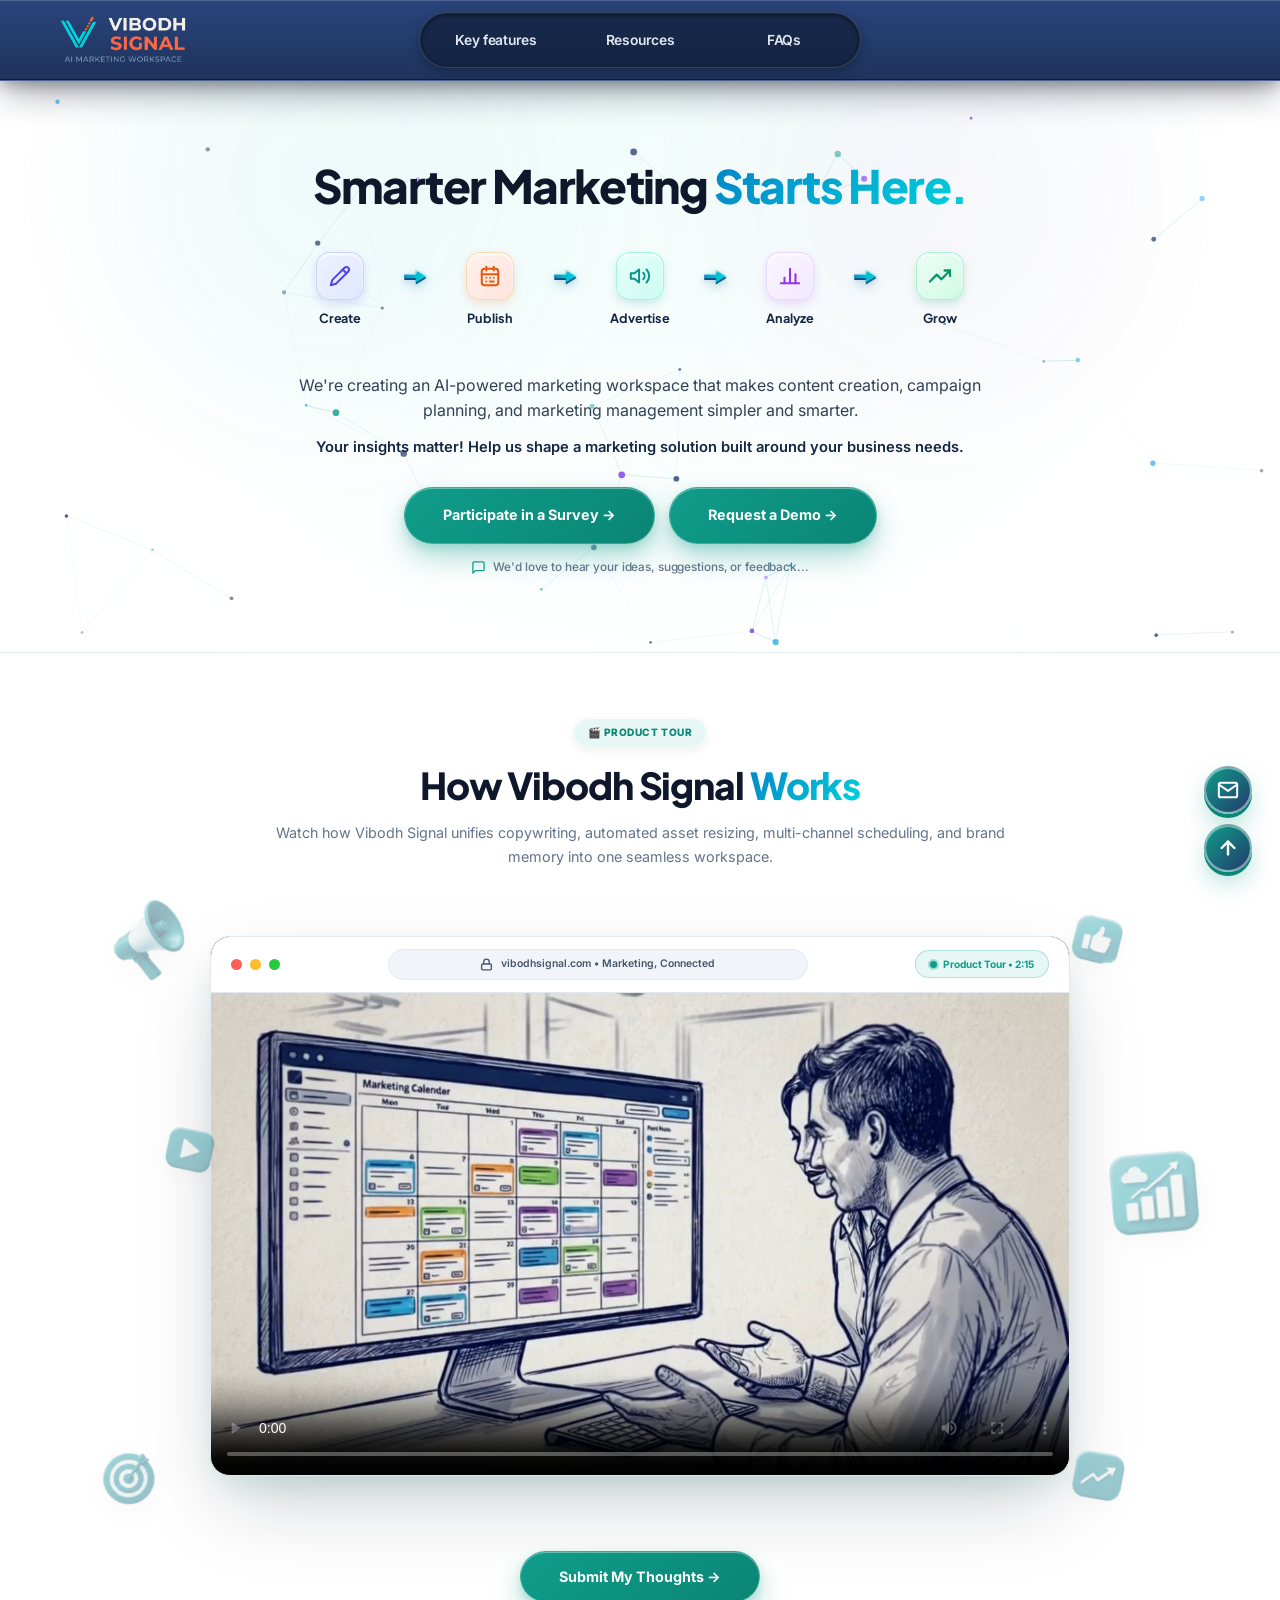
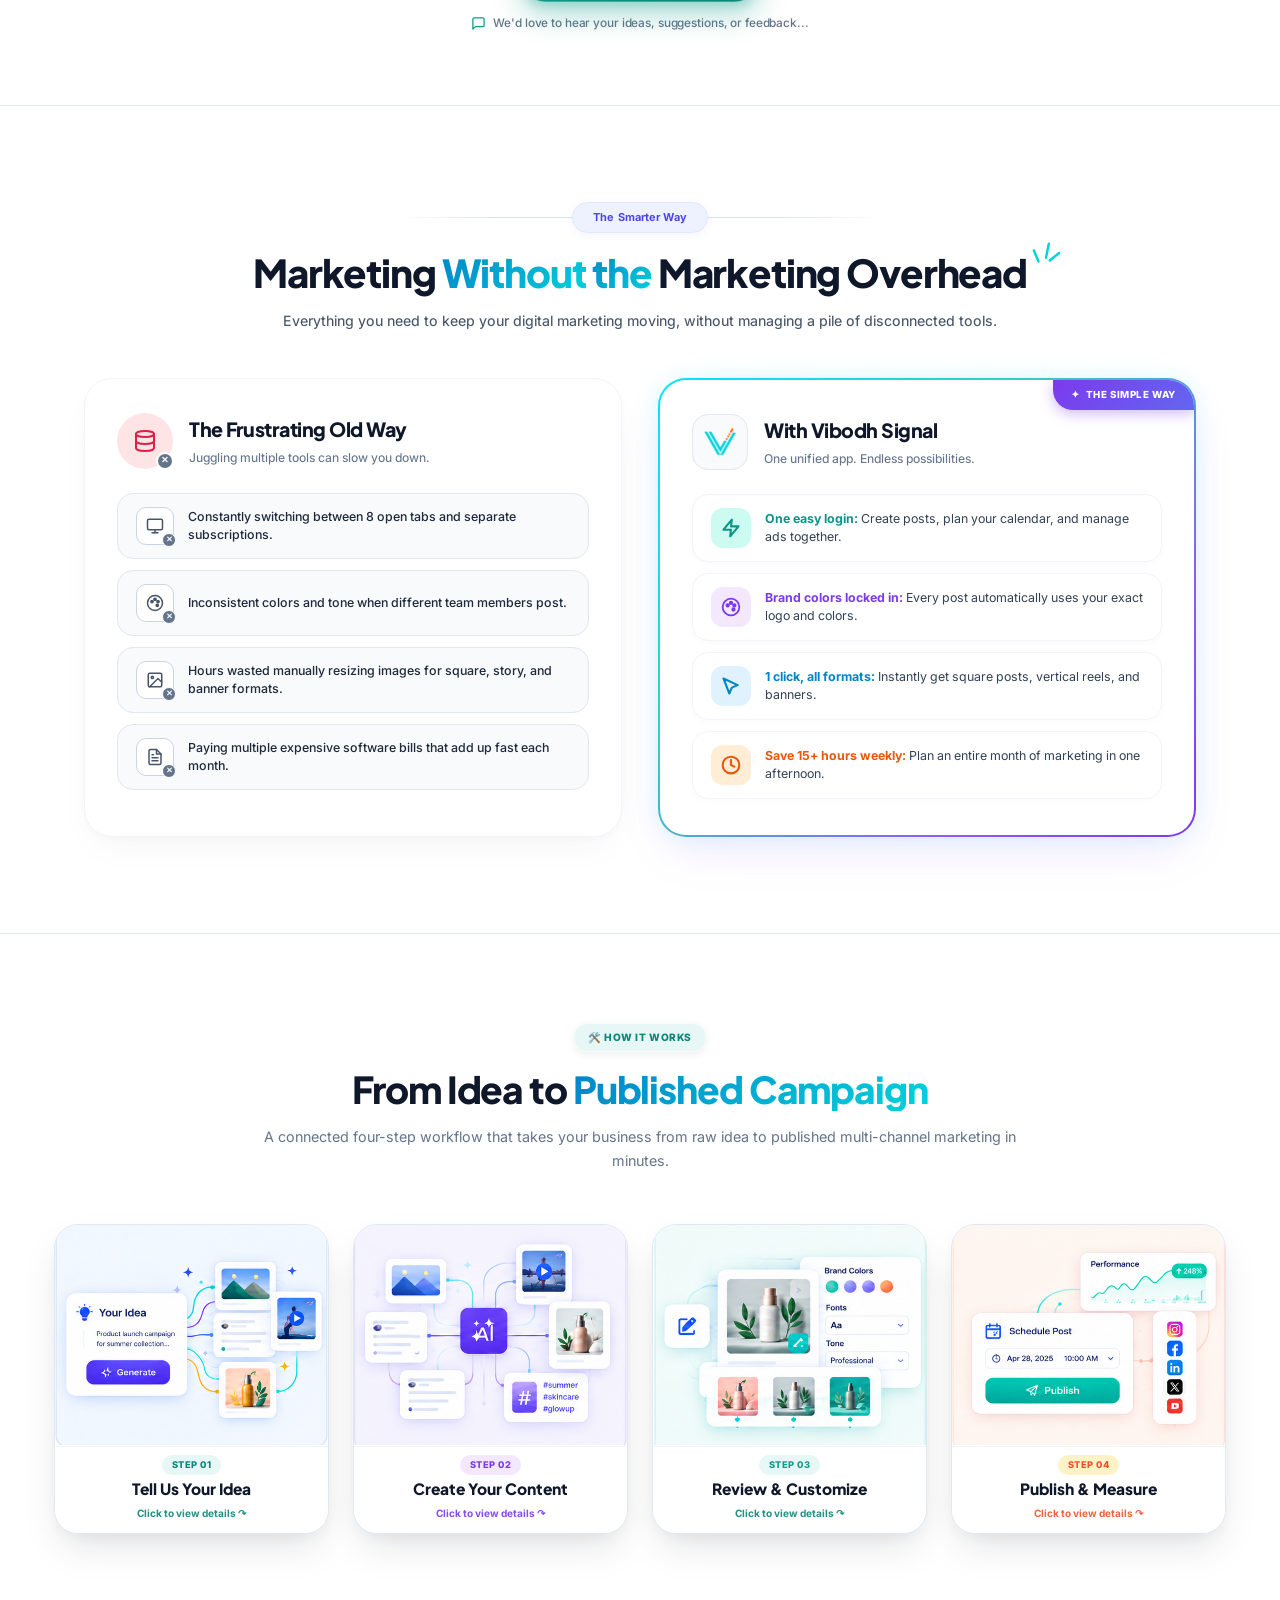
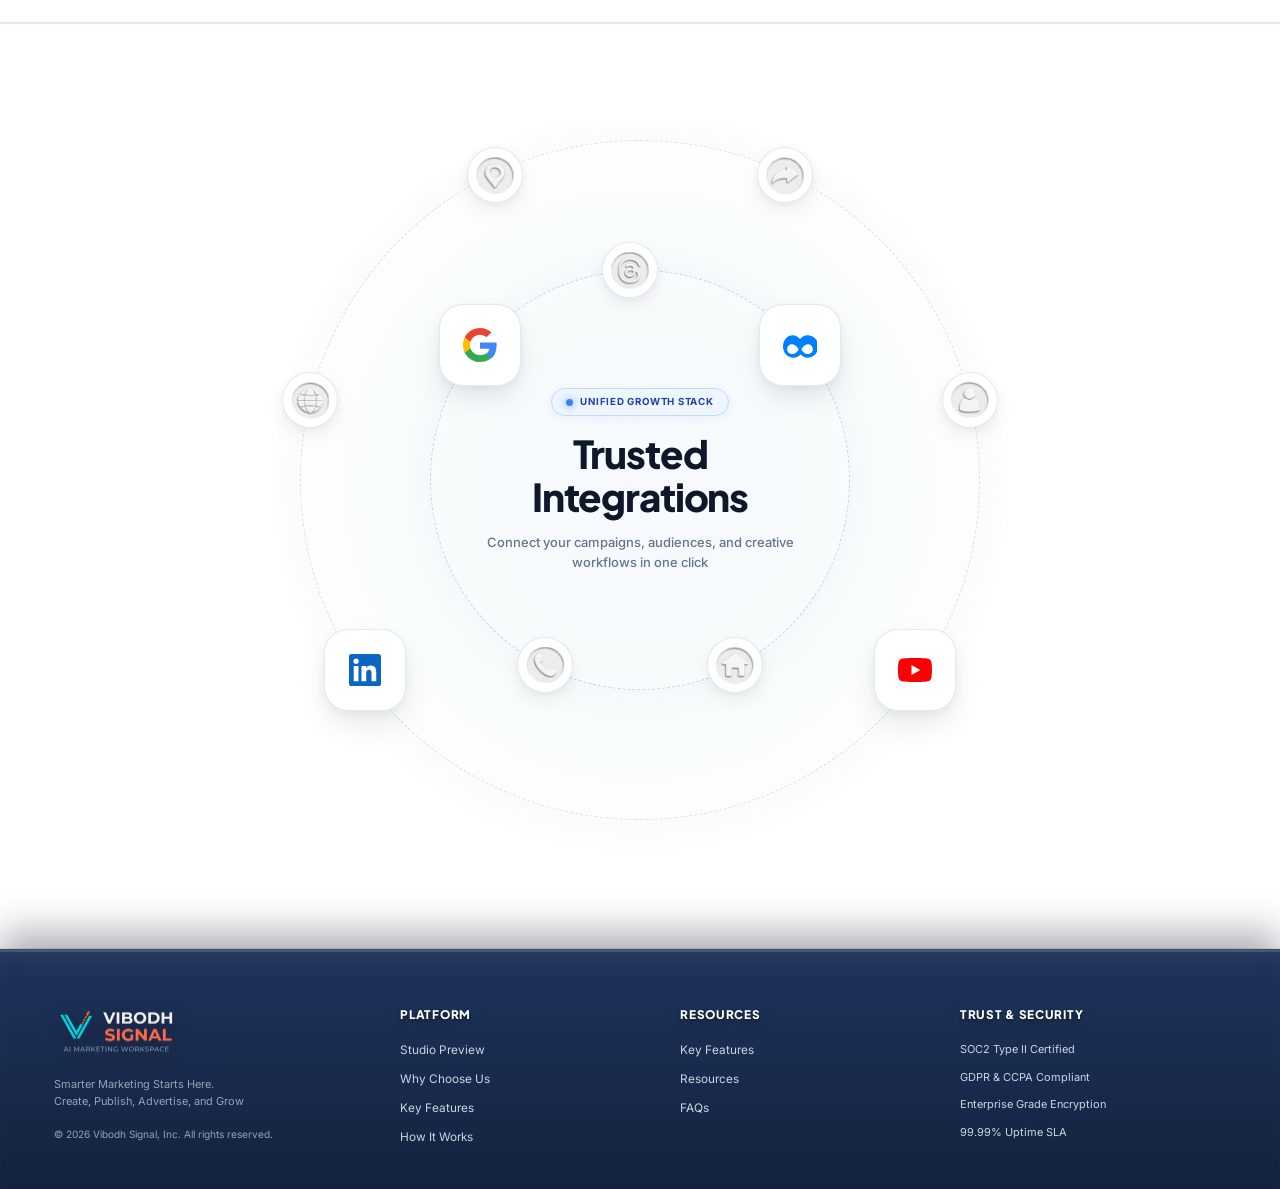
==== index.html @ 2d6dcb95 "feat(platform): implement SaaS Control Plane, Usage Analytics, and collapsible navigation" ====
<!DOCTYPE html>
<html lang="en">

<head>
  <meta charset="UTF-8">
  <meta name="viewport" content="width=device-width, initial-scale=1.0">
  <title>Vibodh Signal — AI-Powered Digital Marketing Workspace</title>
  <link rel="preconnect" href="https://fonts.googleapis.com">
  <link rel="preconnect" href="https://fonts.gstatic.com" crossorigin>
  <link
    href="https://fonts.googleapis.com/css2?family=Inter:wght@400;500;600;700&family=Plus+Jakarta+Sans:wght@500;600;700;800;900&display=swap"
    rel="stylesheet">
  <style>
    /* ═══════════════════════════════════════════════════════════
       1. COLOR SYSTEM & CSS TOKENS
    ═══════════════════════════════════════════════════════════ */
    *,
    *::before,
    *::after {
      box-sizing: border-box;
      margin: 0;
      padding: 0;
    }

    :root {
      /* Brand Color Tokens */
      --indigo: #243B6B;
      --indigo-dark: #172544;
      --indigo-light: #EEF2F9;
      --teal: #0F9D8A;
      --teal-dark: #0B8575;
      --teal-light: #E6F7F5;
      --purple: #7C3AED;
      --purple-light: #F3E8FF;
      --orange: #F0512D;
      --orange-light: #FEF3C7;
      --charcoal: #2D2A2B;
      --dark-navy: #0F172A;

      /* Neutrals */
      --text-main: #0F172A;
      --text-muted: #64748B;
      --bg-page: #F8FAFC;
      --bg-card: #FFFFFF;
      --border: #E2E8F0;
      --border-active: #CBD5E1;

      /* Typography */
      --font-display: 'Plus Jakarta Sans', sans-serif;
      --font-body: 'Inter', -apple-system, BlinkMacSystemFont, sans-serif;

      --radius-sm: 8px;
      --radius-md: 12px;
      --radius-lg: 18px;
      --radius-xl: 24px;
      --radius-full: 9999px;

      --shadow-xs: 0 1px 3px rgba(15, 23, 42, 0.06), 0 1px 2px rgba(15, 23, 42, 0.04), inset 0 1px 0 rgba(255, 255, 255, 0.85);
      --shadow-sm: 0 4px 12px -2px rgba(15, 23, 42, 0.08), 0 2px 6px -1px rgba(15, 23, 42, 0.04), inset 0 1px 0 rgba(255, 255, 255, 0.95);
      --shadow-md: 0 14px 30px -6px rgba(15, 23, 42, 0.12), 0 6px 14px -3px rgba(15, 23, 42, 0.06), inset 0 1px 0 rgba(255, 255, 255, 0.95);
      --shadow-lg: 0 26px 54px -12px rgba(15, 23, 42, 0.16), 0 12px 24px -6px rgba(15, 23, 42, 0.08), inset 0 1.5px 0 rgba(255, 255, 255, 0.95);
      --shadow-xl: 0 38px 90px -18px rgba(15, 23, 42, 0.22), 0 18px 40px -8px rgba(15, 157, 138, 0.18), inset 0 2px 0 rgba(255, 255, 255, 0.95);
      --shadow-glow: 0 0 35px rgba(15, 157, 138, 0.32), 0 0 70px rgba(15, 157, 138, 0.14);
      --shadow-3d-card: 0 18px 42px -8px rgba(15, 23, 42, 0.12), 0 8px 18px -4px rgba(15, 23, 42, 0.06), inset 0 1px 1px rgba(255, 255, 255, 0.95);
      --shadow-3d-hover: 0 32px 72px -12px rgba(15, 23, 42, 0.18), 0 16px 36px -8px rgba(15, 157, 138, 0.22), inset 0 1.5px 1px rgba(255, 255, 255, 1);

      /* Sticky Nav Height */
      --header-height: 80px;
    }

    html {
      scroll-behavior: smooth;
      font-size: 13.5px;
      overflow-x: hidden;
    }

    body {
      font-family: var(--font-body);
      color: var(--text-main);
      background-color: var(--bg-page);
      line-height: 1.6;
      -webkit-font-smoothing: antialiased;
      min-height: 100vh;
      display: flex;
      flex-direction: column;
      overflow-x: hidden;
    }

    a {
      text-decoration: none;
      color: inherit;
    }

    img {
      max-width: 100%;
      height: auto;
      display: block;
    }

    button {
      font-family: inherit;
      cursor: pointer;
      border: none;
      outline: none;
      background: none;
    }

    .container {
      width: 100%;
      max-width: 1220px;
      margin: 0 auto;
      padding: 0 24px;
    }

    .font-display {
      font-family: var(--font-display);
    }

    .gradient-text {
      background: linear-gradient(135deg, #0284C7 0%, #00D2DC 100%);
      -webkit-background-clip: text;
      -webkit-text-fill-color: transparent;
      display: inline-block;
    }

    /* Scroll Margin for Sticky Nav */
    section[id] {
      scroll-margin-top: calc(var(--header-height) &rarr; 20px);
    }

    /* Buttons */
    .btn {
      display: inline-flex;
      align-items: center;
      justify-content: center;
      gap: 8px;
      padding: 12px 24px;
      border-radius: var(--radius-md);
      font-weight: 700;
      font-size: 0.9375rem;
      transition: all 0.22s cubic-bezier(0.16, 1, 0.3, 1);
      white-space: nowrap;
      text-decoration: none;
    }

    .btn-teal {
      background: linear-gradient(135deg, var(--teal) 0%, #0c8877 100%);
      color: #ffffff;
      box-shadow: 0 4px 14px rgba(15, 157, 138, 0.3);
    }

    .btn-teal:hover {
      transform: translateY(-2px);
      box-shadow: 0 8px 22px rgba(15, 157, 138, 0.4);
      background: linear-gradient(135deg, #12af9a 0%, var(--teal) 100%);
      color: #ffffff;
    }

    .btn-outline {
      background: #ffffff;
      color: var(--indigo);
      border: 1.5px solid var(--border);
      box-shadow: var(--shadow-xs);
    }

    .btn-outline:hover {
      border-color: var(--indigo);
      color: var(--indigo);
      transform: translateY(-2px);
      box-shadow: var(--shadow-sm);
    }

    .btn-orange {
      background: linear-gradient(135deg, #243B6B 0%, #1B2C52 100%);
      color: #ffffff;
    }

    .btn-orange:hover {
      transform: translateY(-2px);
      box-shadow: 0 8px 22px rgba(36, 59, 107, 0.35);
    }

    /* Section Headers */
    .section-header {
      text-align: center;
      max-width: 780px;
      margin: 0 auto 52px;
    }

    .section-pill-badge {
      display: inline-flex;
      align-items: center;
      gap: 6px;
      padding: 6px 14px;
      border-radius: var(--radius-full);
      background: var(--teal-light);
      color: var(--teal-dark);
      font-size: 0.75rem;
      font-weight: 800;
      letter-spacing: 0.05em;
      text-transform: uppercase;
      margin-bottom: 14px;
      border: 1px solid rgba(15, 157, 138, 0.2);
    }

    .section-title {
      font-family: var(--font-display);
      font-size: clamp(2rem, 3.6vw, 2.75rem);
      font-weight: 800;
      line-height: 1.22;
      letter-spacing: -0.03em;
      color: var(--dark-navy, #0F172A);
      margin-bottom: 14px;
    }

    .theme-gradient-text {
      background: linear-gradient(135deg, #0284C7 0%, #00D2DC 100%);
      -webkit-background-clip: text;
      -webkit-text-fill-color: transparent;
      display: inline-block;
    }

    .theme-gradient-teal-cyan {
      background: linear-gradient(135deg, #00C4CC 0%, #0F9D8A 100%);
      -webkit-background-clip: text;
      -webkit-text-fill-color: transparent;
      display: inline-block;
    }

    .theme-gradient-orange {
      background: linear-gradient(135deg, #F95721 0%, #FF7A00 100%);
      -webkit-background-clip: text;
      -webkit-text-fill-color: transparent;
      display: inline-block;
    }

    .section-desc {
      font-size: 1.0625rem;
      color: var(--text-muted);
      line-height: 1.65;
    }

    /* ═══════════════════════════════════════════════════════════
       2. STICKY MAIN NAVIGATION (DESKTOP &rarr; MOBILE)
    ═══════════════════════════════════════════════════════════ */
    .site-header {
      position: sticky;
      top: 0;
      left: 0;
      right: 0;
      z-index: 1000;
      background: #243B6B;
      backdrop-filter: blur(14px);
      -webkit-backdrop-filter: blur(14px);
      border-bottom: 1px solid rgba(255, 255, 255, 0.12);
      transition: padding 0.2s ease, box-shadow 0.2s ease, background 0.2s ease;
    }

    .site-header.is-scrolled {
      background: #243B6B;
      box-shadow: 0 4px 20px rgba(0, 0, 0, 0.25);
    }

    .navbar {
      height: var(--header-height);
      display: grid;
      grid-template-columns: minmax(0, 1fr) auto minmax(0, 1fr);
      align-items: center;
      gap: 20px;
      transition: height 0.2s ease;
    }

    .brand-logo {
      justify-self: start;
    }

    .nav-section-links {
      justify-self: center;
      margin: 0 auto;
    }

    .nav-actions {
      justify-self: end;
    }

    .site-header.is-scrolled .navbar {
      height: 66px;
    }

    /* Logo */
    .brand-logo {
      display: flex;
      flex-direction: column;
      align-items: flex-start;
      gap: 2px;
      text-decoration: none;
      cursor: pointer;
      flex-shrink: 0;
    }

    .brand-logo-img {
      height: 58px;
      width: auto;
      max-width: 250px;
      display: block;
      object-fit: contain;
      transition: height 0.2s ease;
    }

    .site-header.is-scrolled .brand-logo-img {
      height: 48px;
    }

    .brand-by-vibodhai {
      display: none;
    }

    /* Sticky Section Nav Items (Center) */
    .nav-section-links {
      display: flex;
      align-items: center;
      gap: 8px;
      background: rgba(255, 255, 255, 0.08);
      border: 1px solid rgba(255, 255, 255, 0.15);
      padding: 6px 8px;
      border-radius: var(--radius-full);
      list-style: none;
    }

    .nav-section-links li {
      display: flex;
    }

    .nav-anchor-link {
      display: inline-flex;
      align-items: center;
      justify-content: center;
      min-width: 136px;
      gap: 6px;
      padding: 10px 20px;
      text-align: center;
      border-radius: var(--radius-full);
      font-size: 1.025rem;
      font-weight: 600;
      color: #E2E8F0;
      transition: all 0.22s cubic-bezier(0.16, 1, 0.3, 1);
      white-space: nowrap;
      text-decoration: none;
      letter-spacing: -0.01em;
    }

    .nav-anchor-link:hover {
      color: #FFFFFF;
      background: rgba(255, 255, 255, 0.12);
    }

    /* Active Section Indicator */
    /* Landing Tab Views */
    .landing-tab-view {
      width: 100%;
      animation: fadeInLandingTab 0.22s ease-in-out;
    }

    @keyframes fadeInLandingTab {
      from {
        opacity: 0.2;
        transform: translateY(3px);
      }

      to {
        opacity: 1;
        transform: translateY(0);
      }
    }

    .nav-anchor-link.is-active {
      background: linear-gradient(135deg, #0F9D8A 0%, #0B8575 100%) !important;
      color: #FFFFFF !important;
      font-weight: 700 !important;
      border-radius: var(--radius-full);
      box-shadow: 
        0 4px 0 #08675B,
        0 10px 22px -3px rgba(15, 157, 138, 0.42),
        inset 0 1px 0 rgba(255, 255, 255, 0.45) !important;
      border: 1px solid rgba(255, 255, 255, 0.25) !important;
    }

    .nav-anchor-link.is-active span {
      color: #FFFFFF !important;
    }

    .nav-anchor-link.is-active:hover {
      background: linear-gradient(135deg, #12af9a 0%, var(--teal) 100%) !important;
      color: #FFFFFF !important;
      box-shadow: 0 6px 18px rgba(15, 157, 138, 0.45);
      transform: translateY(-1px);
    }

    .nav-anchor-link.is-active:hover span {
      color: #FFFFFF !important;
    }

    /* Nav Actions */
    .nav-actions {
      display: flex;
      align-items: center;
      gap: 12px;
      flex-shrink: 0;
    }

    .nav-cta-btn {
      padding: 9px 20px;
      font-size: 0.875rem;
      border-radius: var(--radius-full);
    }

    /* Hamburger Toggle Button */
    .hamburger-btn {
      display: none;
      width: 42px;
      height: 42px;
      border-radius: var(--radius-md);
      align-items: center;
      justify-content: center;
      background: #FFFFFF;
      border: 1px solid var(--border);
      color: var(--dark-navy);
      font-size: 1.25rem;
      transition: all 0.2s ease;
    }

    .hamburger-btn:hover {
      background: var(--bg-page);
      border-color: var(--border-active);
    }

    /* Mobile Nav Drawer */
    .mobile-nav-drawer {
      display: none;
      position: absolute;
      top: 100%;
      left: 0;
      right: 0;
      background: #FFFFFF;
      border-bottom: 1px solid var(--border);
      box-shadow: 0 16px 32px rgba(15, 23, 42, 0.12);
      padding: 18px 24px 24px;
      flex-direction: column;
      gap: 10px;
    }

    .mobile-nav-drawer.is-open {
      display: flex;
    }

    .mobile-nav-link {
      display: flex;
      align-items: center;
      gap: 10px;
      padding: 12px 16px;
      border-radius: var(--radius-md);
      font-size: 0.9375rem;
      font-weight: 600;
      color: var(--text-main);
      transition: background 0.15s ease;
    }

    .mobile-nav-link:hover {
      background: var(--teal-light);
      color: var(--teal-dark);
    }

    .mobile-nav-link.is-active {
      background: linear-gradient(135deg, var(--teal) 0%, #0c8877 100%) !important;
      color: #FFFFFF !important;
      font-weight: 700 !important;
      border-radius: var(--radius-full);
      box-shadow: 0 4px 14px rgba(15, 157, 138, 0.35);
    }

    .mobile-nav-link.is-active span {
      color: #FFFFFF !important;
    }

    /* ═══════════════════════════════════════════════════════════
       3. HERO SECTION & INTERACTIVE BACKGROUND
    ═══════════════════════════════════════════════════════════ */
    .hero-section {
      padding: 76px 0 76px;
      position: relative;
      overflow: hidden;
      background: radial-gradient(circle at 50% 0%, rgba(240, 253, 250, 0.8) 0%, rgba(255, 255, 255, 0.95) 70%, #FFFFFF 100%);
    }

    /* Interactive Canvas Layer (constellation particle network) */
    .hero-interactive-canvas {
      position: absolute;
      top: 0;
      left: 0;
      width: 100%;
      height: 100%;
      pointer-events: auto;
      z-index: 1;
    }

    /* Ambient Floating Gradient Blobs */
    .hero-bg-blob {
      position: absolute;
      border-radius: 50%;
      filter: blur(80px);
      opacity: 0.25;
      pointer-events: none;
      z-index: 0;
      animation: floatBlob 16s infinite alternate ease-in-out;
    }

    .hero-bg-blob-1 {
      width: 420px;
      height: 420px;
      background: linear-gradient(135deg, rgba(15, 157, 138, 0.2), rgba(56, 189, 248, 0.15));
      top: -100px;
      left: 10%;
    }

    .hero-bg-blob-2 {
      width: 380px;
      height: 380px;
      background: linear-gradient(135deg, rgba(124, 58, 237, 0.15), rgba(219, 39, 119, 0.1));
      top: -60px;
      right: 12%;
      animation-delay: -8s;
    }

    @keyframes floatBlob {
      0% {
        transform: translate(0px, 0px) scale(1);
      }

      50% {
        transform: translate(30px, 40px) scale(1.08);
      }

      100% {
        transform: translate(-25px, 20px) scale(0.95);
      }
    }

    .hero-top-center {
      text-align: center;
      max-width: 1120px;
      margin: 0 auto;
      position: relative;
      z-index: 2;
      pointer-events: none;
      width: 100%;
      padding: 0 16px;
      box-sizing: border-box;
    }

    .hero-top-center a,
    .hero-top-center button,
    .hero-badge-pill {
      pointer-events: auto;
    }

    .hero-badge-pill {
      display: inline-flex;
      align-items: center;
      gap: 8px;
      padding: 6px 18px;
      border-radius: var(--radius-full);
      background: #EFF6FF;
      color: #2563EB;
      font-size: 0.8125rem;
      font-weight: 700;
      margin-bottom: 20px;
      border: 1px solid #BFDBFE;
      box-shadow: 0 2px 10px rgba(37, 99, 235, 0.08);
    }

    .hero-main-title {
      font-family: var(--font-display);
      font-size: clamp(1.15rem, 3.5vw, 3.25rem);
      font-weight: 900;
      line-height: 1.25;
      letter-spacing: -0.035em;
      color: var(--dark-navy, #0F172A);
      margin-bottom: 18px;
    }

    .hero-section .gradient-text {
      background: linear-gradient(135deg, #0284C7 0%, #00D2DC 100%);
      -webkit-background-clip: text;
      -webkit-text-fill-color: transparent;
      display: inline-block;
      white-space: nowrap;
    }

    .hero-subcopy {
      font-size: 1.2rem;
      color: var(--text-muted, #475569);
      line-height: 1.6;
      max-width: 700px;
      margin: 0 auto 28px;
    }

    .hero-cta-group {
      display: flex;
      align-items: center;
      justify-content: center;
      gap: 16px;
      flex-wrap: wrap;
    }

    .hero-cta-group .btn-outline {
      background: #FFFFFF;
      border: 1.5px solid var(--border, #E2E8F0) !important;
      color: var(--dark-navy, #0F172A) !important;
      box-shadow: 0 2px 6px rgba(0, 0, 0, 0.04);
    }

    .hero-cta-group .btn-outline:hover {
      background: #F8FAFC;
      border-color: #94A3B8 !important;
      color: #0F172A !important;
      transform: translateY(-2px);
    }

    /* ═══════════════════════════════════════════════════════════
       4. SECTION 1: 🎨 STUDIO PREVIEW (#studio-preview)
    ═══════════════════════════════════════════════════════════ */
    .section-studio {
      padding: 64px 0 72px 0;
      background: #FFFFFF;
      border-top: 1px solid var(--border);
      border-bottom: 1px solid var(--border);
    }

    /* Studio App Mockup Container */
    .studio-app-mockup {
      background: #F8FAFC;
      border: 1.5px solid var(--border);
      border-radius: var(--radius-xl);
      overflow: hidden;
      box-shadow: 0 16px 40px -12px rgba(15, 23, 42, 0.12);
    }

    .studio-app-topbar {
      background: #FFFFFF;
      border-bottom: 1.5px solid var(--border);
      padding: 14px 24px;
      display: flex;
      align-items: center;
      justify-content: space-between;
      flex-wrap: wrap;
      gap: 14px;
    }

    .studio-topbar-title-wrap {
      display: flex;
      align-items: center;
      gap: 12px;
      flex-wrap: wrap;
    }

    .studio-live-assistant-pill {
      display: inline-flex;
      align-items: center;
      gap: 6px;
      background: #ECFDF5;
      color: #059669;
      font-size: 0.75rem;
      font-weight: 800;
      padding: 4px 10px;
      border-radius: var(--radius-full);
      border: 1px solid #A7F3D0;
    }

    .studio-campaign-name {
      font-size: 0.875rem;
      font-weight: 800;
      color: var(--dark-navy);
    }

    .studio-channels-row {
      display: flex;
      align-items: center;
      gap: 8px;
    }

    .studio-channel-tag {
      font-size: 0.75rem;
      font-weight: 700;
      padding: 4px 10px;
      border-radius: 6px;
      line-height: 1.2;
    }

    .studio-app-body {
      display: grid;
      grid-template-columns: 240px 1fr;
      min-height: 520px;
    }

    /* Studio Sidebar */
    .studio-sidebar {
      background: #FFFFFF;
      border-right: 1.5px solid var(--border);
      padding: 20px 14px;
      display: flex;
      flex-direction: column;
      gap: 6px;
    }

    .sidebar-brand-box {
      padding: 10px 12px;
      border-radius: var(--radius-md);
      background: #F8FAFC;
      border: 1px solid var(--border);
      display: flex;
      align-items: center;
      gap: 10px;
      margin-bottom: 16px;
    }

    .sidebar-avatar {
      width: 34px;
      height: 34px;
      border-radius: 8px;
      background: var(--dark-navy);
      color: #fff;
      font-size: 0.8125rem;
      font-weight: 800;
      display: flex;
      align-items: center;
      justify-content: center;
      flex-shrink: 0;
    }

    .sidebar-brand-title {
      font-weight: 800;
      font-size: 0.875rem;
      color: var(--dark-navy);
      line-height: 1.2;
    }

    .sidebar-brand-category {
      font-size: 0.6875rem;
      color: #64748B;
      font-weight: 500;
    }

    .sidebar-nav-item {
      display: flex;
      align-items: center;
      gap: 12px;
      padding: 10px 12px;
      border-radius: var(--radius-md);
      font-size: 0.875rem;
      font-weight: 600;
      color: var(--text-muted);
      cursor: pointer;
      transition: all 0.15s ease;
      user-select: none;
    }

    .sidebar-nav-item:hover {
      background: #F1F5F9;
      color: var(--text-main);
    }

    .sidebar-nav-item.is-active {
      background: var(--teal-light);
      color: var(--teal-dark);
      font-weight: 700;
    }

    /* Studio Main Canvas */
    .studio-main-canvas {
      padding: 24px;
      display: flex;
      flex-direction: column;
      gap: 20px;
      background: #F8FAFC;
    }

    .studio-prompt-bar {
      background: #FFFFFF;
      border: 1.5px solid var(--border);
      border-radius: var(--radius-lg);
      padding: 14px 20px;
      display: flex;
      align-items: center;
      justify-content: space-between;
      gap: 16px;
      box-shadow: var(--shadow-xs);
    }

    .studio-cards-grid {
      display: grid;
      grid-template-columns: repeat(2, 1fr);
      gap: 20px;
    }

    .studio-post-preview-card {
      background: #FFFFFF;
      border: 1.5px solid var(--border);
      border-radius: var(--radius-lg);
      padding: 18px;
      box-shadow: var(--shadow-sm);
      display: flex;
      flex-direction: column;
      transition: transform 0.2s ease, box-shadow 0.2s ease;
    }

    .studio-post-preview-card:hover {
      box-shadow: var(--shadow-md);
      border-color: #CBD5E1;
    }

    .preview-card-head {
      display: flex;
      align-items: center;
      justify-content: space-between;
      margin-bottom: 12px;
    }

    .preview-media-wrap {
      border-radius: var(--radius-md);
      overflow: hidden;
      margin-bottom: 14px;
      background: #F1F5F9;
      position: relative;
    }

    .preview-media-wrap.square {
      aspect-ratio: 1 / 1;
      max-height: 280px;
    }

    .preview-media-wrap.reel {
      aspect-ratio: 16 / 9;
      max-height: 280px;
    }

    .preview-media-wrap img {
      width: 100%;
      height: 100%;
      object-fit: cover;
      display: block;
    }

    /* Floating Workflow Badges */
    .studio-workflow-tags-row {
      display: flex;
      align-items: center;
      justify-content: center;
      gap: 12px;
      margin-top: 28px;
      flex-wrap: wrap;
    }

    .workflow-pill {
      display: inline-flex;
      align-items: center;
      gap: 6px;
      padding: 8px 18px;
      border-radius: var(--radius-full);
      background: #FFFFFF;
      border: 1px solid var(--border);
      box-shadow: var(--shadow-xs);
      font-size: 0.8125rem;
      font-weight: 700;
      color: var(--dark-navy);
    }

    /* ═══════════════════════════════════════════════════════════
       5. SECTION 2: ⚡ WHY CHOOSE US (#why-choose-us) - MARKETING WITHOUT OVERHEAD
    ═══════════════════════════════════════════════════════════ */
    .section-why {
      position: relative;
      padding: 96px 0;
      background: #FFFFFF;
      overflow: hidden;
    }

    .section-why-ambient {
      display: none;
    }

    .section-why-inner {
      position: relative;
      z-index: 1;
      max-width: 1160px;
      margin: 0 auto;
    }

    /* Header */
    .overhead-header {
      display: flex;
      flex-direction: column;
      align-items: center;
      text-align: center;
      margin-bottom: 46px;
    }

    .overhead-badge-wrap {
      display: flex;
      align-items: center;
      justify-content: center;
      width: 100%;
      max-width: 480px;
      margin: 0 auto 18px auto;
      position: relative;
    }

    .overhead-badge-wrap::before {
      content: "";
      position: absolute;
      top: 50%;
      left: 0;
      right: 0;
      height: 1px;
      background: linear-gradient(90deg, transparent 0%, rgba(203, 213, 225, 0.7) 20%, rgba(203, 213, 225, 0.7) 80%, transparent 100%);
      z-index: 0;
    }

    .overhead-badge-pill {
      position: relative;
      z-index: 1;
      display: inline-flex;
      align-items: center;
      justify-content: center;
      padding: 6px 20px;
      background: #EEF2FF;
      border: 1px solid #E0E7FF;
      border-radius: 9999px;
      color: #4F46E5;
      font-size: 0.8125rem;
      font-weight: 700;
      letter-spacing: 0.01em;
      box-shadow: 0 2px 8px rgba(79, 70, 229, 0.06);
    }

    .overhead-title-box {
      display: inline-block;
      position: relative;
    }

    .overhead-title {
      font-family: var(--font-display, 'Plus Jakarta Sans', sans-serif);
      font-size: clamp(2rem, 3.8vw, 2.85rem);
      font-weight: 800;
      color: #0F172A;
      letter-spacing: -0.03em;
      line-height: 1.16;
      margin-bottom: 14px;
    }

    .overhead-title .word-without {
      background: linear-gradient(135deg, #0284C7 0%, #00D2DC 100%);
      -webkit-background-clip: text;
      -webkit-text-fill-color: transparent;
      color: #0284C7;
    }

    .overhead-title .word-the {
      background: linear-gradient(135deg, #0284C7 0%, #00D2DC 100%);
      -webkit-background-clip: text;
      -webkit-text-fill-color: transparent;
      color: #0284C7;
    }

    /* 3 Rays in Top-Right Corner of Title radiating out */
    .overhead-rays {
      position: absolute;
      top: -12px;
      right: -34px;
      width: 30px;
      height: 30px;
    }

    .overhead-subtitle {
      font-size: 1.05rem;
      color: #475569;
      max-width: 820px;
      margin: 0 auto;
      line-height: 1.55;
      font-weight: 450;
    }

    /* Comparison Grid Container */
    .overhead-compare-grid {
      display: grid;
      grid-template-columns: 1fr 1fr;
      gap: 36px;
      position: relative;
      align-items: stretch;
    }

    /* Center Connecting Arrow */
    .overhead-arrow-wrap {
      position: absolute;
      top: 50%;
      left: 50%;
      transform: translate(-50%, -50%);
      z-index: 10;
      pointer-events: none;
    }

    /* ═══════════════════════════════════════════════════════════
       LEFT CARD: THE FRUSTRATING OLD WAY
    ═══════════════════════════════════════════════════════════ */
    .card-old-way {
      background: #FFFFFF;
      border: 1.5px solid #F1F5F9;
      border-radius: 28px;
      padding: 34px 32px 36px 32px;
      box-shadow: 0 16px 40px -12px rgba(15, 23, 42, 0.05), 0 2px 6px rgba(0, 0, 0, 0.02);
      display: flex;
      flex-direction: column;
    }

    .card-head-row {
      display: flex;
      align-items: center;
      gap: 16px;
      margin-bottom: 24px;
    }

    .old-way-icon-bubble {
      width: 56px;
      height: 56px;
      border-radius: 50%;
      background: #FFE4E6;
      display: flex;
      align-items: center;
      justify-content: center;
      position: relative;
      flex-shrink: 0;
    }

    .old-cross-badge {
      position: absolute;
      bottom: -1px;
      right: -1px;
      width: 18px;
      height: 18px;
      border-radius: 50%;
      background: #64748B;
      border: 2px solid #FFFFFF;
      color: #FFFFFF;
      display: flex;
      align-items: center;
      justify-content: center;
      font-size: 9px;
      font-weight: 900;
    }

    .card-head-meta {
      display: flex;
      flex-direction: column;
    }

    .card-head-title {
      font-family: var(--font-display, 'Plus Jakarta Sans', sans-serif);
      font-size: 1.45rem;
      font-weight: 800;
      color: #0F172A;
      letter-spacing: -0.025em;
      margin-bottom: 3px;
    }

    .card-head-subtitle {
      font-size: 0.9rem;
      color: #64748B;
      font-weight: 450;
    }

    /* Old Way List Rows */
    .old-way-list {
      display: flex;
      flex-direction: column;
      gap: 11px;
    }

    .old-way-item {
      display: flex;
      align-items: center;
      gap: 14px;
      background: #F8FAFC;
      border: 1px solid #E2E8F0;
      border-radius: 16px;
      padding: 13px 18px;
      transition: transform 0.2s ease;
    }

    .old-way-item:hover {
      transform: translateX(2px);
    }

    .old-item-icon-box {
      width: 38px;
      height: 38px;
      border-radius: 10px;
      background: #FFFFFF;
      border: 1px solid #CBD5E1;
      position: relative;
      flex-shrink: 0;
      display: flex;
      align-items: center;
      justify-content: center;
      color: #0F172A;
    }

    .old-item-dot-cross {
      position: absolute;
      bottom: -3px;
      right: -3px;
      width: 14px;
      height: 14px;
      border-radius: 50%;
      background: #64748B;
      border: 1.5px solid #FFFFFF;
      color: #FFFFFF;
      display: flex;
      align-items: center;
      justify-content: center;
      font-size: 7.5px;
      font-weight: 900;
    }

    .old-item-text {
      font-size: 0.92rem;
      color: #1E293B;
      font-weight: 500;
      line-height: 1.45;
    }

    /* ═══════════════════════════════════════════════════════════
       RIGHT CARD: WITH VIBODH SIGNAL
    ═══════════════════════════════════════════════════════════ */
    .card-signal-way {
      background: #FFFFFF;
      border-radius: 28px;
      padding: 34px 32px 36px 32px;
      position: relative;
      overflow: hidden;
      display: flex;
      flex-direction: column;
      box-shadow: 0 20px 50px -10px rgba(124, 58, 237, 0.12), 0 0 25px rgba(0, 229, 255, 0.12);
      border: 2px solid transparent;
      background: linear-gradient(#FFFFFF, #FFFFFF) padding-box,
        linear-gradient(135deg, #00E5FF 0%, #2DD4BF 35%, #8B5CF6 75%, #7C3AED 100%) border-box;
    }

    /* Top-Right Ribbon: THE SIMPLE WAY */
    .signal-ribbon {
      position: absolute;
      top: 0;
      right: 0;
      background: linear-gradient(135deg, #7C3AED 0%, #6366F1 100%);
      color: #FFFFFF;
      padding: 7px 18px 8px 18px;
      border-bottom-left-radius: 20px;
      font-size: 0.72rem;
      font-weight: 800;
      letter-spacing: 0.06em;
      text-transform: uppercase;
      display: flex;
      align-items: center;
      gap: 6px;
      box-shadow: 0 4px 14px rgba(124, 58, 237, 0.35);
    }

    .signal-logo-bubble {
      width: 56px;
      height: 56px;
      border-radius: 16px;
      background: #F8FAFC;
      border: 1px solid #E2E8F0;
      display: flex;
      align-items: center;
      justify-content: center;
      flex-shrink: 0;
    }

    .signal-feature-list {
      display: flex;
      flex-direction: column;
      gap: 11px;
    }

    .signal-feature-item {
      display: flex;
      align-items: center;
      gap: 14px;
      background: #FFFFFF;
      border: 1px solid #F1F5F9;
      border-radius: 16px;
      padding: 13px 18px;
      box-shadow: 0 2px 6px rgba(0, 0, 0, 0.02);
      transition: all 0.2s ease;
    }

    .signal-feature-item:hover {
      border-color: #E2E8F0;
      transform: translateX(2px);
      box-shadow: 0 6px 16px -4px rgba(15, 23, 42, 0.05);
    }

    .signal-icon-box {
      width: 40px;
      height: 40px;
      border-radius: 12px;
      flex-shrink: 0;
      display: flex;
      align-items: center;
      justify-content: center;
    }

    .icon-mint {
      background: #CCFBF1;
      color: #0D9488;
    }

    .icon-purple {
      background: #F3E8FF;
      color: #7C3AED;
    }

    .icon-blue {
      background: #E0F2FE;
      color: #0284C7;
    }

    .icon-orange {
      background: #FFEDD5;
      color: #EA580C;
    }

    .signal-item-text {
      font-size: 0.92rem;
      color: #334155;
      line-height: 1.45;
    }

    .text-mint {
      color: #0D9488;
      font-weight: 700;
    }

    .text-purple {
      color: #7C3AED;
      font-weight: 700;
    }

    .text-blue {
      color: #0284C7;
      font-weight: 700;
    }

    .text-orange {
      color: #EA580C;
      font-weight: 700;
    }

    /* Scroll animations */
    @keyframes whySlideLeftIn {
      0% {
        opacity: 0;
        transform: translate3d(-35px, 0, 0);
      }

      100% {
        opacity: 1;
        transform: translate3d(0, 0, 0);
      }
    }

    @keyframes whySlideRightIn {
      0% {
        opacity: 0;
        transform: translate3d(35px, 0, 0);
      }

      100% {
        opacity: 1;
        transform: translate3d(0, 0, 0);
      }
    }

    @keyframes whyFadeUpIn {
      0% {
        opacity: 0;
        transform: translate3d(0, 24px, 0);
      }

      100% {
        opacity: 1;
        transform: translate3d(0, 0, 0);
      }
    }

    @keyframes whyArrowPop {
      0% {
        opacity: 0;
        transform: translate(-50%, -50%) scale(0.3);
      }

      70% {
        opacity: 1;
        transform: translate(-50%, -50%) scale(1.15);
      }

      100% {
        opacity: 1;
        transform: translate(-50%, -50%) scale(1);
      }
    }

    .section-why.animate-ready:not(.animate-in) .overhead-header {
      opacity: 0;
      transform: translate3d(0, 24px, 0);
    }

    .section-why.animate-ready:not(.animate-in) .card-old-way {
      opacity: 0;
      transform: translate3d(-30px, 0, 0);
    }

    .section-why.animate-ready:not(.animate-in) .card-signal-way {
      opacity: 0;
      transform: translate3d(30px, 0, 0);
    }

    .section-why.animate-ready:not(.animate-in) .overhead-arrow-wrap {
      opacity: 0;
      transform: translate(-50%, -50%) scale(0.3);
    }

    .section-why.animate-in .overhead-header {
      animation: whyFadeUpIn 0.5s cubic-bezier(0.16, 1, 0.3, 1) forwards;
    }

    .section-why.animate-in .card-old-way {
      animation: whySlideLeftIn 0.55s cubic-bezier(0.16, 1, 0.3, 1) 0.05s forwards;
    }

    .section-why.animate-in .card-signal-way {
      animation: whySlideRightIn 0.55s cubic-bezier(0.16, 1, 0.3, 1) 0.08s forwards;
    }

    .section-why.animate-in .overhead-arrow-wrap {
      animation: whyArrowPop 0.45s cubic-bezier(0.34, 1.56, 0.64, 1) 0.15s forwards;
    }

    @media (max-width: 900px) {
      .overhead-compare-grid {
        grid-template-columns: 1fr;
        gap: 24px;
      }

      .overhead-arrow-wrap {
        display: none;
      }

      .overhead-rays {
        right: -14px;
        top: -14px;
      }
    }

    @media (max-width: 640px) {

      .card-old-way,
      .card-signal-way {
        padding: 24px 18px;
        border-radius: 20px;
      }

      .card-head-title {
        font-size: 1.25rem;
      }

      .old-way-item,
      .signal-feature-item {
        padding: 10px 14px;
        gap: 10px;
      }

      .old-item-text,
      .signal-item-text {
        font-size: 0.85rem;
      }
    }

    .section-features {
      padding: 88px 0 0 0;
      background: #FFFFFF;
      border-top: 1px solid var(--border);
      border-bottom: 1px solid var(--border);
    }

    /* Single unified rectangle enclosing headings and details card */
    .features-interactive-box {
      background: #FFFFFF;
      border: 1.5px solid var(--border);
      border-radius: var(--radius-xl);
      box-shadow: var(--shadow-md);
      display: grid;
      grid-template-columns: 360px 1fr;
      overflow: hidden;
      min-height: 560px;
    }

    /* Left Sidebar: List of 6 Feature Headings */
    .features-nav-list {
      background: #F8FAFC;
      border-right: 1.5px solid var(--border);
      padding: 20px 16px;
      display: flex;
      flex-direction: column;
      gap: 8px;
    }

    .feature-nav-btn {
      display: flex;
      align-items: center;
      gap: 14px;
      width: 100%;
      text-align: left;
      background: transparent;
      border: 1px solid transparent;
      border-radius: var(--radius-md);
      padding: 14px 16px;
      cursor: pointer;
      font-family: var(--font-body);
      transition: all 0.2s ease;
      position: relative;
    }

    .feature-nav-btn:hover {
      background: #FFFFFF;
      border-color: #E2E8F0;
    }

    .feature-nav-btn.is-active {
      background: #FFFFFF;
      border-color: var(--teal);
      box-shadow: 0 4px 12px rgba(15, 157, 138, 0.08);
    }

    .feature-nav-btn.is-active::after {
      content: '';
      position: absolute;
      right: -17.5px;
      top: 50%;
      transform: translateY(-50%);
      border-top: 8px solid transparent;
      border-bottom: 8px solid transparent;
      border-left: 10px solid var(--border);
      z-index: 2;
    }

    .feature-nav-num {
      width: 32px;
      height: 32px;
      border-radius: 8px;
      background: #E2E8F0;
      color: #64748B;
      font-size: 0.8125rem;
      font-weight: 800;
      display: flex;
      align-items: center;
      justify-content: center;
      flex-shrink: 0;
      transition: all 0.2s ease;
    }

    .feature-nav-btn.is-active .feature-nav-num {
      background: var(--teal);
      color: #FFFFFF;
    }

    .feature-nav-text {
      flex: 1;
    }

    .feature-nav-title {
      font-family: var(--font-display);
      font-size: 0.9375rem;
      font-weight: 800;
      color: var(--dark-navy);
      line-height: 1.3;
      margin-bottom: 2px;
    }

    .feature-nav-sub {
      font-size: 0.75rem;
      color: var(--text-muted);
      line-height: 1.3;
    }

    .feature-nav-chevron {
      color: #94A3B8;
      font-size: 0.875rem;
      transition: transform 0.2s ease;
    }

    .feature-nav-btn.is-active .feature-nav-chevron {
      color: var(--teal);
      transform: translateX(3px);
    }

    /* Right Display: Content Card Area */
    .features-detail-area {
      background: #FFFFFF;
      padding: 40px;
      position: relative;
      display: flex;
      flex-direction: column;
      justify-content: center;
    }

    .feature-detail-pane {
      display: none;
      animation: featureFadeIn 0.25s ease forwards;
    }

    .feature-detail-pane.is-active {
      display: block;
    }

    @keyframes featureFadeIn {
      from {
        opacity: 0;
        transform: translateY(6px);
      }

      to {
        opacity: 1;
        transform: translateY(0);
      }
    }

    .feature-detail-grid {
      display: grid;
      grid-template-columns: 1.15fr 1fr;
      gap: 36px;
      align-items: center;
    }

    .feature-tag-pill {
      display: inline-flex;
      align-items: center;
      gap: 6px;
      background: var(--teal-light);
      color: var(--teal-dark);
      font-size: 0.6875rem;
      font-weight: 800;
      text-transform: uppercase;
      letter-spacing: 0.05em;
      padding: 5px 12px;
      border-radius: var(--radius-full);
      margin-bottom: 14px;
    }

    .feature-block-title {
      font-family: var(--font-display);
      font-size: 1.65rem;
      font-weight: 900;
      line-height: 1.25;
      color: var(--dark-navy);
      letter-spacing: -0.015em;
      margin-bottom: 14px;
    }

    .feature-block-desc {
      font-size: 0.9375rem;
      color: var(--text-muted);
      line-height: 1.6;
      margin-bottom: 20px;
    }

    .feature-check-list {
      list-style: none;
      display: flex;
      flex-direction: column;
      gap: 10px;
      margin-bottom: 24px;
    }

    .feature-check-item {
      display: flex;
      align-items: flex-start;
      gap: 10px;
      font-size: 0.875rem;
      color: var(--text-main);
      font-weight: 500;
    }

    .feature-visual-panel {
      background: #F8FAFC;
      border: 1px solid var(--border);
      border-radius: var(--radius-lg);
      padding: 20px;
      box-shadow: var(--shadow-sm);
      display: flex;
      align-items: center;
      justify-content: center;
    }

    .feature-visual-panel img {
      width: 100%;
      height: auto;
      max-height: 380px;
      object-fit: cover;
      border-radius: 10px;
    }

    /* ═══════════════════════════════════════════════════════════
       7. SIGNATURE VISUAL SECTION (One Idea → Multiple Assets)
    ═══════════════════════════════════════════════════════════ */
    .section-signature {
      padding: 72px 0 88px 0;
      background: linear-gradient(180deg, #FFFFFF 0%, #F1F5F9 100%);
      position: relative;
      overflow: hidden;
    }

    .signature-card {
      background: #FFFFFF;
      border: 1.5px solid var(--border);
      border-radius: var(--radius-xl);
      padding: 56px 40px;
      box-shadow: var(--shadow-lg);
      position: relative;
    }

    .signature-center-hub {
      max-width: 320px;
      margin: 0 auto 40px;
      text-align: center;
      background: linear-gradient(135deg, var(--indigo) 0%, var(--purple) 100%);
      color: #FFFFFF;
      padding: 20px 24px;
      border-radius: var(--radius-xl);
      box-shadow: 0 12px 30px rgba(124, 58, 237, 0.3);
      position: relative;
      z-index: 2;
    }

    .signature-hub-label {
      font-size: 0.6875rem;
      font-weight: 800;
      letter-spacing: 0.08em;
      text-transform: uppercase;
      opacity: 0.85;
      margin-bottom: 4px;
    }

    .signature-hub-title {
      font-family: var(--font-display);
      font-size: 1.375rem;
      font-weight: 900;
    }

    .signature-branches-grid {
      display: grid;
      grid-template-columns: repeat(4, 1fr);
      gap: 18px;
      position: relative;
      z-index: 2;
    }

    .branch-card {
      background: #FFFFFF;
      border: 1.5px solid var(--border);
      border-radius: var(--radius-lg);
      padding: 22px 18px;
      text-align: center;
      transition: border-color 0.2s ease, box-shadow 0.2s ease, transform 0.2s ease;
      cursor: pointer;
      user-select: none;
      display: flex;
      flex-direction: column;
      align-items: center;
      position: relative;
      min-height: 125px;
      justify-content: center;
    }

    .branch-card:hover {
      border-color: var(--teal);
      box-shadow: var(--shadow-sm);
      transform: translateY(-2px);
    }

    .branch-card.is-expanded {
      border-color: var(--teal);
      background: #FFFFFF;
      box-shadow: 0 12px 32px rgba(15, 157, 138, 0.16);
      z-index: 20;
    }

    .branch-icon-pill {
      width: 44px;
      height: 44px;
      border-radius: 12px;
      display: flex;
      align-items: center;
      justify-content: center;
      margin: 0 auto 12px;
      transition: transform 0.2s ease;
      flex-shrink: 0;
    }

    .branch-icon-pill svg {
      width: 22px;
      height: 22px;
    }

    .branch-card:hover .branch-icon-pill {
      transform: scale(1.08);
    }

    .branch-header-row {
      display: flex;
      align-items: center;
      justify-content: center;
      gap: 6px;
      width: 100%;
    }

    .branch-title {
      font-family: var(--font-display);
      font-size: 0.95rem;
      font-weight: 800;
      color: var(--dark-navy);
      margin: 0;
      line-height: 1.3;
    }

    .branch-toggle-icon {
      display: inline-flex;
      align-items: center;
      justify-content: center;
      width: 18px;
      height: 18px;
      border-radius: 50%;
      background: #F1F5F9;
      color: #64748B;
      font-size: 9px;
      transition: all 0.25s ease;
      flex-shrink: 0;
    }

    .branch-card:hover .branch-toggle-icon {
      background: var(--teal-light);
      color: var(--teal-dark);
    }

    .branch-card.is-expanded .branch-toggle-icon {
      transform: rotate(180deg);
      background: var(--teal);
      color: #FFFFFF;
    }

    /* Floating overlapping popover for card details */
    .branch-details {
      position: absolute;
      top: calc(100% &rarr; 6px);
      left: 0;
      right: 0;
      background: #FFFFFF;
      border: 1.5px solid var(--teal);
      border-radius: var(--radius-md);
      box-shadow: 0 14px 30px rgba(15, 23, 42, 0.15);
      padding: 14px 16px;
      z-index: 30;
      opacity: 0;
      visibility: hidden;
      transform: translateY(-6px);
      transition: opacity 0.2s ease, transform 0.2s ease, visibility 0.2s ease;
      pointer-events: none;
    }

    .branch-card.is-expanded .branch-details {
      opacity: 1;
      visibility: visible;
      transform: translateY(0);
      pointer-events: auto;
    }

    .branch-desc {
      font-size: 0.8125rem;
      color: var(--text-muted);
      line-height: 1.5;
      margin: 0;
    }

    /* ═══════════════════════════════════════════════════════════
       8. SECTION 4: 🛠️ HOW IT WORKS (#how-it-works)
    ═══════════════════════════════════════════════════════════ */
    .section-steps {
      padding: 88px 0;
      background: #FFFFFF;
      border-top: 1px solid var(--border);
      border-bottom: 1px solid var(--border);
    }

    .steps-container {
      display: grid;
      grid-template-columns: repeat(4, 1fr);
      gap: 24px;
      position: relative;
    }

    /* 3D Flip Card Container */
    .flip-step-card {
      background: transparent;
      perspective: 1000px;
      height: 310px;
      cursor: pointer;
      user-select: none;
    }

    .flip-step-inner {
      position: relative;
      width: 100%;
      height: 100%;
      text-align: center;
      transition: transform 0.65s cubic-bezier(0.4, 0.2, 0.2, 1);
      transform-style: preserve-3d;
      border-radius: var(--radius-xl);
    }

    .flip-step-card.is-flipped .flip-step-inner {
      transform: rotateY(180deg);
    }

    /* Common Card Face Styles */
    .flip-step-front,
    .flip-step-back {
      position: absolute;
      top: 0;
      left: 0;
      width: 100%;
      height: 100%;
      -webkit-backface-visibility: hidden;
      backface-visibility: hidden;
      border-radius: var(--radius-xl);
      overflow: hidden;
      border: 1.5px solid var(--border);
      box-shadow: var(--shadow-sm);
      transition: border-color 0.2s ease, box-shadow 0.2s ease;
    }

    .flip-step-card:hover .flip-step-front,
    .flip-step-card:hover .flip-step-back {
      border-color: var(--teal);
      box-shadow: 0 10px 28px rgba(15, 157, 138, 0.14);
    }

    /* FRONT: Image fills width/height, text snugly docked at bottom */
    .flip-step-front {
      background: #FFFFFF;
      display: flex;
      flex-direction: column;
      justify-content: space-between;
      padding: 0;
    }

    .flip-step-img-wrap {
      width: 100%;
      height: 220px;
      overflow: hidden;
      background: #FFFFFF;
      display: flex;
      align-items: center;
      justify-content: center;
      padding: 0;
      margin: 0;
    }

    .flip-step-img-wrap img {
      width: 100%;
      height: 100%;
      object-fit: cover;
      object-position: center;
      image-rendering: -webkit-optimize-contrast;
      transition: transform 0.4s ease;
      display: block;
    }

    .flip-step-card:hover .flip-step-img-wrap img {
      transform: scale(1.05);
    }

    .flip-step-front-overlay {
      width: 100%;
      padding: 8px 14px 12px;
      text-align: center;
      display: flex;
      flex-direction: column;
      align-items: center;
      gap: 4px;
      background: #FFFFFF;
      border-top: 1px solid #F1F5F9;
    }

    .flip-front-badge {
      display: inline-flex;
      align-items: center;
      gap: 6px;
      font-size: 0.6875rem;
      font-weight: 800;
      text-transform: uppercase;
      letter-spacing: 0.05em;
      padding: 3px 10px;
      border-radius: var(--radius-full);
      background: var(--teal-light);
      color: var(--teal-dark);
    }

    .flip-front-title {
      font-family: var(--font-display);
      font-size: 1.15rem;
      font-weight: 900;
      color: var(--dark-navy);
      line-height: 1.25;
      margin: 0;
    }

    .flip-prompt-hint {
      font-size: 0.75rem;
      color: var(--teal-dark);
      font-weight: 700;
      display: inline-flex;
      align-items: center;
      gap: 4px;
      margin-top: 2px;
      opacity: 0.9;
    }

    /* BACK: Flipped state showing in-depth details */
    .flip-step-back {
      background: #FFFFFF;
      transform: rotateY(180deg);
      padding: 32px 24px;
      display: flex;
      flex-direction: column;
      align-items: center;
      justify-content: center;
      text-align: center;
      background: radial-gradient(circle at 50% 0%, #F0FDF4 0%, #FFFFFF 70%);
    }

    .flip-back-step-num {
      width: 44px;
      height: 44px;
      border-radius: 12px;
      background: var(--teal-light);
      color: var(--teal-dark);
      font-family: var(--font-display);
      font-size: 1.125rem;
      font-weight: 900;
      display: flex;
      align-items: center;
      justify-content: center;
      margin-bottom: 14px;
    }

    .flip-back-title {
      font-family: var(--font-display);
      font-size: 1.2rem;
      font-weight: 900;
      color: var(--dark-navy);
      margin-bottom: 12px;
      line-height: 1.3;
    }

    .flip-back-desc {
      font-size: 0.875rem;
      color: var(--text-muted);
      line-height: 1.6;
      margin-bottom: 20px;
    }

    .flip-back-pill {
      font-size: 0.75rem;
      font-weight: 700;
      padding: 6px 14px;
      border-radius: var(--radius-full);
      background: #FFFFFF;
      border: 1px solid var(--border);
      color: var(--indigo);
      margin-bottom: 14px;
      box-shadow: var(--shadow-xs);
    }

    .flip-back-return-hint {
      font-size: 0.75rem;
      color: var(--teal-dark);
      font-weight: 700;
      display: inline-flex;
      align-items: center;
      gap: 4px;
      margin-top: auto;
    }

    /* ═══════════════════════════════════════════════════════════
       9. SECTION 5: 💳 PLANS & PRICING (#plans-pricing)
    ═══════════════════════════════════════════════════════════ */
    .section-pricing {
      padding: 88px 0;
      background: var(--bg-page);
    }

    .cycle-toggle-row {
      display: flex;
      align-items: center;
      justify-content: center;
      gap: 16px;
      margin-bottom: 40px;
      flex-wrap: wrap;
    }

    .cycle-switcher {
      display: inline-flex;
      background: #FFFFFF;
      border: 1.5px solid var(--border);
      padding: 4px;
      border-radius: var(--radius-full);
      box-shadow: var(--shadow-xs);
    }

    .cycle-btn {
      padding: 8px 20px;
      border-radius: var(--radius-full);
      font-size: 0.875rem;
      font-weight: 700;
      color: var(--text-muted);
      transition: all 0.18s ease;
    }

    .cycle-btn.is-active {
      background: var(--indigo);
      color: #FFFFFF;
      box-shadow: 0 2px 8px rgba(36, 59, 107, 0.3);
    }

    .cycle-discount-tag {
      font-size: 0.75rem;
      font-weight: 800;
      color: var(--teal);
      background: var(--teal-light);
      padding: 5px 12px;
      border-radius: var(--radius-full);
      border: 1px solid rgba(15, 157, 138, 0.2);
    }

    .pricing-grid {
      display: grid;
      grid-template-columns: repeat(4, 1fr);
      gap: 20px;
      align-items: stretch;
    }

    .plan-card {
      background: #FFFFFF;
      border: 1px solid var(--border);
      border-radius: var(--radius-xl);
      padding: 32px 24px;
      box-shadow: var(--shadow-sm);
      display: flex;
      flex-direction: column;
      position: relative;
      transition: all 0.25s cubic-bezier(0.16, 1, 0.3, 1);
    }

    .plan-card:hover {
      transform: translateY(-4px);
      box-shadow: var(--shadow-md);
    }

    .plan-card.is-popular {
      border: 2px solid var(--teal);
      box-shadow: 0 12px 36px rgba(15, 157, 138, 0.16);
      transform: scale(1.02);
      z-index: 2;
    }

    .popular-ribbon {
      position: absolute;
      top: -12px;
      left: 50%;
      transform: translateX(-50%);
      background: linear-gradient(135deg, var(--teal) 0%, var(--purple) 100%);
      color: #FFFFFF;
      font-size: 0.6875rem;
      font-weight: 800;
      letter-spacing: 0.06em;
      text-transform: uppercase;
      padding: 4px 14px;
      border-radius: var(--radius-full);
      box-shadow: 0 2px 8px rgba(15, 157, 138, 0.4);
      white-space: nowrap;
    }

    .plan-name {
      font-family: var(--font-display);
      font-size: 1.375rem;
      font-weight: 900;
      color: var(--indigo-dark);
      margin-bottom: 6px;
    }

    .plan-desc {
      font-size: 0.8125rem;
      color: var(--text-muted);
      line-height: 1.5;
      margin-bottom: 20px;
      min-height: 48px;
    }

    .plan-price-block {
      margin-bottom: 20px;
      padding-bottom: 20px;
      border-bottom: 1px solid var(--border);
    }

    .plan-price-main {
      display: flex;
      align-items: baseline;
      gap: 4px;
    }

    .plan-price-amount {
      font-family: var(--font-display);
      font-size: 2.25rem;
      font-weight: 900;
      color: var(--indigo-dark);
      line-height: 1;
    }

    .plan-price-period {
      font-size: 0.875rem;
      color: var(--text-muted);
      font-weight: 600;
    }

    .plan-price-caption {
      font-size: 0.75rem;
      color: var(--teal);
      font-weight: 700;
      margin-top: 4px;
    }

    .plan-btn {
      width: 100%;
      padding: 11px;
      font-size: 0.875rem;
      margin-bottom: 24px;
      border-radius: var(--radius-md);
    }

    .features-list {
      list-style: none;
      display: flex;
      flex-direction: column;
      gap: 11px;
      margin-top: auto;
    }

    .feature-item {
      display: flex;
      align-items: flex-start;
      gap: 10px;
      font-size: 0.8125rem;
      color: var(--text-main);
      line-height: 1.45;
    }

    .feature-check {
      color: var(--teal);
      font-weight: 900;
      font-size: 0.95rem;
      line-height: 1;
      margin-top: 1px;
      flex-shrink: 0;
    }

    /* ═══════════════════════════════════════════════════════════
       10. FINAL CTA SECTION
    ═══════════════════════════════════════════════════════════ */
    .section-final-cta {
      padding: 88px 0;
      background: linear-gradient(135deg, var(--indigo-dark) 0%, #1E1B4B 60%, #0F172A 100%);
      color: #FFFFFF;
      position: relative;
      overflow: hidden;
      text-align: center;
    }

    .final-cta-container {
      max-width: 720px;
      margin: 0 auto;
      position: relative;
      z-index: 2;
    }

    .final-cta-title {
      font-family: var(--font-display);
      font-size: 2.75rem;
      font-weight: 900;
      letter-spacing: -0.025em;
      line-height: 1.2;
      margin-bottom: 16px;
    }

    .final-cta-desc {
      font-size: 1.125rem;
      color: #CBD5E1;
      line-height: 1.65;
      margin-bottom: 36px;
    }

    .final-cta-btn-group {
      display: flex;
      align-items: center;
      justify-content: center;
      gap: 16px;
      flex-wrap: wrap;
    }

    /* ═══════════════════════════════════════════════════════════
       11. SITE FOOTER
    ═══════════════════════════════════════════════════════════ */
    .site-footer {
      border-top: 1px solid rgba(255, 255, 255, 0.12);
      padding: 56px 0 42px;
      background: #243B6B;
      font-size: 0.8125rem;
      color: #CBD5E1;
    }

    .footer-grid {
      display: grid;
      grid-template-columns: 1.4fr 1.1fr 1.1fr 1.2fr;
      gap: 36px;
      align-items: flex-start;
    }

    .footer-brand-col {
      display: flex;
      flex-direction: column;
      align-items: flex-start;
      gap: 6px;
    }

    .footer-brand-logo-img {
      height: 52px;
      width: auto;
      max-width: 220px;
      display: block;
      object-fit: contain;
    }

    .footer-col-title {
      font-family: var(--font-display);
      font-size: 0.875rem;
      font-weight: 800;
      color: #FFFFFF;
      margin-bottom: 16px;
      text-transform: uppercase;
      letter-spacing: 0.05em;
    }

    .footer-links-list {
      list-style: none;
      display: flex;
      flex-direction: column;
      gap: 10px;
    }

    .footer-links-list li a {
      color: #CBD5E1;
      font-size: 0.875rem;
      transition: all 0.2s cubic-bezier(0.16, 1, 0.3, 1);
      display: inline-flex;
      align-items: center;
      gap: 6px;
      text-decoration: none;
    }

    .footer-links-list li a:hover {
      color: #0F9D8A;
      transform: translateX(3px);
    }

    /* ═══════════════════════════════════════════════════════════
       12. RESPONSIVE MEDIA QUERIES
    ═══════════════════════════════════════════════════════════ */
    @media (max-width: 1080px) {
      .pricing-grid {
        grid-template-columns: repeat(2, 1fr);
      }

      .steps-container {
        grid-template-columns: repeat(2, 1fr);
      }

      .signature-branches-grid {
        grid-template-columns: repeat(2, 1fr);
      }

      .features-interactive-box {
        grid-template-columns: 300px 1fr;
      }

      .feature-detail-grid {
        grid-template-columns: 1fr;
        gap: 28px;
      }
    }

    @media (max-width: 992px) {
      .nav-section-links {
        display: none;
      }

      .hamburger-btn {
        display: flex;
      }

      .studio-app-body {
        grid-template-columns: 1fr;
      }

      .studio-sidebar {
        display: none;
      }

      .benefits-grid {
        grid-template-columns: 1fr;
      }

      .compare-container {
        grid-template-columns: 1fr;
      }

      .features-interactive-box {
        grid-template-columns: 1fr;
      }

      .features-nav-list {
        border-right: none;
        border-bottom: 1.5px solid var(--border);
        display: grid;
        grid-template-columns: repeat(2, 1fr);
        gap: 6px;
      }

      .feature-nav-btn.is-active::after {
        display: none;
      }

      .features-detail-area {
        padding: 24px;
      }

      .hero-chip-top-left,
      .hero-chip-bottom-right {
        display: none;
      }
    }

    @media (max-width: 768px) {
      .container {
        padding: 0 16px;
      }

      .brand-logo-img {
        height: 44px;
        max-width: 190px;
      }

      .navbar {
        display: flex;
        justify-content: space-between;
        align-items: center;
        gap: 10px;
      }

      .nav-actions {
        gap: 8px;
      }

      .nav-cta-btn {
        padding: 7px 14px;
        font-size: 0.8125rem;
      }

      .hero-main-title {
        font-size: 1.55rem;
      }

      .section-title {
        font-size: 1.875rem;
      }

      .pricing-grid {
        grid-template-columns: 1fr;
      }

      .steps-container {
        grid-template-columns: 1fr;
      }

      .studio-cards-grid {
        grid-template-columns: 1fr;
      }

      .footer-grid {
        grid-template-columns: 1fr 1fr;
        gap: 32px;
      }
    }

    @media (max-width: 540px) {
      .footer-grid {
        grid-template-columns: 1fr;
        gap: 28px;
      }
    }

    @media (max-width: 480px) {
      .container {
        padding: 0 12px;
      }

      .brand-logo-img {
        height: 38px;
        max-width: 160px;
      }

      .nav-cta-btn {
        padding: 6px 10px;
        font-size: 0.75rem;
      }

      .nav-cta-btn svg {
        display: none;
      }

      .hero-main-title {
        font-size: 1.15rem;
        letter-spacing: -0.02em;
      }
    }

    @media (max-width: 360px) {
      .hero-main-title {
        font-size: 1.02rem;
      }
    }

    /* ── Floating Back to Top Button ───────────────────────── */
    .back-to-top-btn {
      position: fixed !important;
      bottom: 28px !important;
      right: 28px !important;
      width: 48px;
      height: 48px;
      padding: 0;
      border-radius: 50%;
      background: linear-gradient(135deg, #0F9D8A 0%, #243B6B 100%);
      color: #ffffff !important;
      border: 2px solid rgba(255, 255, 255, 0.45);
      box-shadow: 0 8px 24px rgba(15, 157, 138, 0.45), 0 2px 8px rgba(0, 0, 0, 0.2);
      display: flex !important;
      align-items: center;
      justify-content: center;
      cursor: pointer;
      z-index: 999999 !important;
      opacity: 1 !important;
      visibility: visible !important;
      pointer-events: auto !important;
      transition: all 0.25s cubic-bezier(0.16, 1, 0.3, 1);
    }

    .back-to-top-btn:hover {
      transform: translateY(-4px) scale(1.08);
      box-shadow: 0 12px 30px rgba(15, 157, 138, 0.55), 0 4px 12px rgba(0, 0, 0, 0.25);
      border-color: #ffffff;
      background: linear-gradient(135deg, #0b8a79 0%, #1a2c52 100%);
    }

    .back-to-top-btn:active {
      transform: translateY(0) scale(0.95);
    }

    .back-to-top-btn svg {
      width: 22px;
      height: 22px;
      stroke-width: 2.6;
      transition: transform 0.2s ease;
    }

    .back-to-top-btn:hover svg {
      transform: translateY(-2px);
    }

    @media (max-width: 640px) {
      .back-to-top-btn {
        bottom: 20px !important;
        right: 20px !important;
        width: 42px;
        height: 42px;
      }

      .back-to-top-btn svg {
        width: 19px;
        height: 19px;
      }
    }

    /* ═══════════════════════════════════════════════════════════
       PRODUCT TOUR / STUDIO SHOWCASE VIDEO
    ═══════════════════════════════════════════════════════════ */
    .studio-video-container-wrap {
      position: relative;
      max-width: 860px;
      margin: 0 auto;
      padding: 16px 0 54px 0;
    }

    /* Ambient 3D Marketing Elements Floating on Left & Right Sides */
    .video-ambient-floating-wrap {
      position: absolute;
      inset: 0;
      pointer-events: none;
      z-index: 1;
    }

    .ambient-float {
      position: absolute;
      pointer-events: none;
      user-select: none;
    }

    /* Muted, duller color that doesn't highlight or distract */
    .ambient-icon-img {
      display: block;
      height: auto;
      opacity: 0.48;
      filter: saturate(0.65) brightness(0.92) drop-shadow(0 8px 16px rgba(15, 23, 42, 0.08));
      transition: all 0.35s ease;
    }

    /* Left Side: Randomly scattered around video, completely non-linear */
    .ambient-left-top {
      top: -18px;
      left: -98px;
      animation: floatAmbient1 8s ease-in-out infinite alternate;
    }
    .img-megaphone {
      width: 74px;
      transform: rotate(-16deg);
    }

    .ambient-left-mid {
      top: 34%;
      left: -44px;
      animation: floatAmbient2 9.5s ease-in-out infinite alternate 1.2s;
    }
    .img-play {
      width: 48px;
      transform: rotate(12deg);
    }

    .ambient-left-bottom {
      bottom: 4%;
      left: -108px;
      animation: floatAmbient3 8.8s ease-in-out infinite alternate 0.5s;
    }
    .img-target {
      width: 54px;
      transform: rotate(-8deg);
    }

    /* Right Side: Randomly scattered around video, completely non-linear */
    .ambient-right-top {
      top: -4px;
      right: -52px;
      animation: floatAmbient4 7.8s ease-in-out infinite alternate 0.8s;
    }
    .img-thumbs {
      width: 50px;
      transform: rotate(14deg);
    }

    .ambient-right-mid {
      top: 38%;
      right: -128px;
      animation: floatAmbient5 10s ease-in-out infinite alternate 2s;
    }
    .img-growth {
      width: 88px;
      transform: rotate(-5deg);
    }

    .ambient-right-bottom {
      bottom: 5%;
      right: -54px;
      animation: floatAmbient6 8.5s ease-in-out infinite alternate 1.5s;
    }
    .img-trend {
      width: 52px;
      transform: rotate(10deg);
    }

    /* Smooth organic floating keyframes with 2D wander & rotational drift */
    @keyframes floatAmbient1 {
      0% { transform: translate(0px, 0px) rotate(0deg); }
      50% { transform: translate(-5px, -10px) rotate(3deg); }
      100% { transform: translate(4px, -18px) rotate(-2deg); }
    }
    @keyframes floatAmbient2 {
      0% { transform: translate(0px, 0px) rotate(0deg); }
      50% { transform: translate(6px, 9px) rotate(-3deg); }
      100% { transform: translate(-3px, 15px) rotate(2deg); }
    }
    @keyframes floatAmbient3 {
      0% { transform: translate(0px, 0px) rotate(0deg); }
      50% { transform: translate(-6px, -7px) rotate(3deg); }
      100% { transform: translate(5px, -14px) rotate(-1deg); }
    }
    @keyframes floatAmbient4 {
      0% { transform: translate(0px, 0px) rotate(0deg); }
      50% { transform: translate(5px, 10px) rotate(-3deg); }
      100% { transform: translate(-4px, 16px) rotate(2deg); }
    }
    @keyframes floatAmbient5 {
      0% { transform: translate(0px, 0px) rotate(0deg); }
      50% { transform: translate(-8px, -9px) rotate(3deg); }
      100% { transform: translate(6px, -18px) rotate(-2deg); }
    }
    @keyframes floatAmbient6 {
      0% { transform: translate(0px, 0px) rotate(0deg); }
      50% { transform: translate(4px, 7px) rotate(-2deg); }
      100% { transform: translate(-5px, 13px) rotate(3deg); }
    }

    /* Ensure elements NEVER crowd or touch video on smaller viewports */
    @media (max-width: 1140px) {
      .video-ambient-floating-wrap {
        display: none !important;
      }
    }

    .studio-video-frame {
      max-width: 860px;
      margin: 0 auto;
      background: #0B1120;
      border: 1.5px solid #E2E8F0;
      border-radius: 20px;
      overflow: hidden;
      box-shadow: 0 25px 70px -15px rgba(15, 23, 42, 0.16), 0 0 0 1px rgba(15, 23, 42, 0.04);
      position: relative;
      transition: all 0.3s cubic-bezier(0.16, 1, 0.3, 1);
    }

    .studio-video-frame:hover {
      box-shadow: 0 32px 80px -15px rgba(15, 157, 138, 0.22), 0 0 0 1.5px rgba(15, 157, 138, 0.35);
      border-color: #CBD5E1;
      transform: translateY(-2px);
    }

    .studio-video-topbar {
      background: #FFFFFF;
      border-bottom: 1.5px solid #E2E8F0;
      padding: 12px 20px;
      display: flex;
      align-items: center;
      justify-content: space-between;
      gap: 16px;
      user-select: none;
    }

    .studio-video-dots {
      display: flex;
      align-items: center;
      gap: 8px;
    }

    .studio-video-dot {
      width: 11px;
      height: 11px;
      border-radius: 50%;
      display: inline-block;
    }

    .studio-video-dot.dot-red {
      background: #FF5F56;
    }

    .studio-video-dot.dot-yellow {
      background: #FFBD2E;
    }

    .studio-video-dot.dot-green {
      background: #27C93F;
    }

    .studio-video-url-pill {
      display: flex;
      align-items: center;
      gap: 8px;
      background: #F1F5F9;
      border: 1px solid #E2E8F0;
      padding: 6px 18px;
      border-radius: 9999px;
      font-size: 0.775rem;
      font-weight: 600;
      color: #475569;
      flex: 1;
      max-width: 420px;
      justify-content: center;
    }

    .studio-video-badge {
      display: inline-flex;
      align-items: center;
      gap: 6px;
      font-size: 0.75rem;
      font-weight: 700;
      color: var(--teal);
      background: var(--teal-light);
      padding: 5px 14px;
      border-radius: 9999px;
      border: 1px solid rgba(15, 157, 138, 0.25);
    }

    .studio-video-pulse {
      width: 7px;
      height: 7px;
      border-radius: 50%;
      background: var(--teal);
      box-shadow: 0 0 0 2px rgba(15, 157, 138, 0.3);
      animation: videoPulse 1.8s infinite;
    }

    @keyframes videoPulse {
      0% {
        box-shadow: 0 0 0 0 rgba(15, 157, 138, 0.7);
      }

      70% {
        box-shadow: 0 0 0 6px rgba(15, 157, 138, 0);
      }

      100% {
        box-shadow: 0 0 0 0 rgba(15, 157, 138, 0);
      }
    }

    .studio-video-player-wrap {
      position: relative;
      width: 100%;
      aspect-ratio: 16 / 9;
      background: #000000;
      display: flex;
      align-items: center;
      justify-content: center;
      overflow: hidden;
    }

    .studio-video-element {
      width: 100%;
      height: 100%;
      display: block;
      border: none;
      outline: none;
      background: #000000;
    }

    @media (max-width: 900px) {
      .studio-video-frame {
        max-width: 100%;
        border-radius: 18px;
      }
    }

    @media (max-width: 640px) {
      .studio-video-frame {
        border-radius: 16px;
      }

      .studio-video-url-pill {
        display: none;
      }

      .studio-video-topbar {
        padding: 10px 14px;
      }
    }

        /* ═══════════════════════════════════════════════════════════
       FLEXIBLE PRICING SECTION - DISPLAY DESIGN (IMAGE 2 ARTWORK + ELEMENTS)
    ═══════════════════════════════════════════════════════════════ */
    .section-flexible-pricing {
      padding: 90px 0;
      background: #FFFFFF;
      position: relative;
      overflow: hidden;
    }

    /* Outer Card matching Image 1 */
    .pricing-display-card {
      position: relative;
      background: #FFFFFF;
      border-radius: 40px;
      padding: 38px 48px 24px 48px;
      overflow: hidden;
      max-width: 1140px;
      margin: 0 auto;
      box-shadow: 
        0 24px 60px -15px rgba(15, 23, 42, 0.08),
        0 0 0 1px rgba(226, 232, 240, 0.9);
    }

    /* Ambient Pastel Backdrops matching Image 1 */
    .pricing-card-ambient {
      position: absolute;
      inset: 0;
      pointer-events: none;
      z-index: 0;
    }

    .ambient-peach {
      position: absolute;
      top: -80px;
      left: -80px;
      width: 520px;
      height: 420px;
      background: radial-gradient(ellipse at 25% 25%, rgba(255, 140, 70, 0.42) 0%, rgba(255, 190, 150, 0.2) 45%, transparent 70%);
      border-radius: 50%;
    }

    .ambient-blue {
      position: absolute;
      top: 120px;
      left: 10px;
      width: 540px;
      height: 440px;
      background: radial-gradient(ellipse at 30% 40%, rgba(219, 234, 254, 0.65) 0%, transparent 65%);
      border-radius: 50%;
    }

    .ambient-teal-top {
      position: absolute;
      top: -30px;
      right: -30px;
      width: 480px;
      height: 380px;
      background: radial-gradient(ellipse at 80% 20%, rgba(204, 251, 241, 0.55) 0%, transparent 60%);
      border-radius: 50%;
    }

    .ambient-teal-bottom {
      position: absolute;
      bottom: -40px;
      right: -40px;
      width: 500px;
      height: 420px;
      background: radial-gradient(ellipse at 75% 75%, rgba(45, 212, 191, 0.28) 0%, rgba(13, 148, 136, 0.15) 45%, transparent 70%);
      border-radius: 50%;
    }

    /* Decorative Curved Waves */
    .pricing-card-waves {
      position: absolute;
      inset: 0;
      width: 100%;
      height: 100%;
      pointer-events: none;
      z-index: 1;
    }

    /* Header */
    .pricing-display-header {
      position: relative;
      z-index: 2;
      text-align: center;
      margin-bottom: 8px;
    }

    .pricing-display-title {
      font-size: clamp(2.3rem, 3.8vw, 3.25rem);
      font-weight: 800;
      letter-spacing: -0.025em;
      line-height: 1.15;
      display: inline-flex;
      align-items: center;
      justify-content: center;
      gap: 12px;
      position: relative;
    }

    .title-dark {
      color: #0F172A;
    }

    .title-orange {
      color: #FF5722;
      background: linear-gradient(135deg, #FF6B00 0%, #FF5722 100%);
      -webkit-background-clip: text;
      -webkit-text-fill-color: transparent;
    }

    .title-sparks-wrap {
      display: inline-flex;
      align-items: center;
      position: relative;
      margin-left: 2px;
      transform: translateY(-8px);
    }

    .pricing-display-subtitle {
      font-size: clamp(1rem, 1.35vw, 1.15rem);
      font-weight: 600;
      color: #334155;
      line-height: 1.5;
      margin-top: 10px;
    }

    /* Stage: 3D Illustration + 3 Right Badges */
    .pricing-display-stage {
      position: relative;
      z-index: 2;
      display: flex;
      align-items: center;
      justify-content: space-between;
      gap: 32px;
    }

    .pricing-scene-box {
      position: relative;
      flex: 1 1 740px;
      max-width: 780px;
      display: flex;
      align-items: center;
      justify-content: flex-start;
      margin-top: -6px;
    }

    .pricing-scene-img {
      width: 100%;
      height: auto;
      display: block;
      filter: drop-shadow(0 12px 28px rgba(15, 23, 42, 0.04));
    }

    /* Right Badges Column */
    .pricing-badges-col {
      display: flex;
      flex-direction: column;
      gap: 18px;
      width: 275px;
      flex-shrink: 0;
      margin-bottom: 0;
      align-self: center;
      z-index: 3;
    }

    .pricing-benefit-pill {
      background: #FFFFFF;
      border-radius: 9999px;
      padding: 10px 24px 10px 10px;
      display: flex;
      align-items: center;
      gap: 15px;
      box-shadow: 
        0 14px 30px -4px rgba(15, 23, 42, 0.09),
        0 2px 6px -1px rgba(15, 23, 42, 0.04),
        0 0 0 1px rgba(226, 232, 240, 0.95);
      user-select: none;
      transition: transform 0.25s ease, box-shadow 0.25s ease;
    }

    .pricing-benefit-pill:hover {
      transform: translateY(-2px);
      box-shadow: 
        0 18px 36px -4px rgba(15, 23, 42, 0.12),
        0 4px 10px -1px rgba(15, 23, 42, 0.06),
        0 0 0 1px rgba(203, 213, 225, 1);
    }

    .pill-icon-wrap {
      width: 52px;
      height: 52px;
      border-radius: 50%;
      display: flex;
      align-items: center;
      justify-content: center;
      color: #FFFFFF;
      flex-shrink: 0;
    }

    .pill-icon-orange {
      background: linear-gradient(135deg, #FF6B00 0%, #FF5722 100%);
      box-shadow: 0 5px 16px rgba(255, 87, 34, 0.4);
    }

    .pill-icon-teal {
      background: linear-gradient(135deg, #14B8A6 0%, #0D9488 100%);
      box-shadow: 0 5px 16px rgba(13, 148, 136, 0.4);
    }

    .pill-icon-purple {
      background: linear-gradient(135deg, #9333EA 0%, #7C3AED 100%);
      box-shadow: 0 5px 16px rgba(124, 58, 237, 0.4);
    }

    .pill-text-wrap {
      display: flex;
      flex-direction: column;
    }

    .pill-title {
      font-size: 0.9375rem;
      font-weight: 700;
      color: #1E293B;
      line-height: 1.25;
    }

    .pill-sub {
      font-size: 0.8125rem;
      font-weight: 600;
      color: #475569;
      line-height: 1.25;
    }

    /* Responsive */
    @media (max-width: 980px) {
      .pricing-display-card {
        padding: 36px 20px 28px;
        border-radius: 32px;
      }
      .pricing-display-stage {
        flex-direction: column;
        align-items: center;
        gap: 24px;
      }
      .pricing-scene-box {
        flex: 1 1 auto;
        width: 100%;
        max-width: 100%;
        justify-content: center;
      }
      .pricing-badges-col {
        flex-direction: row;
        flex-wrap: wrap;
        justify-content: center;
        margin-bottom: 0;
        width: 100%;
        gap: 14px;
      }
      .pricing-benefit-pill {
        flex: 1 1 240px;
        max-width: 300px;
      }
    }

    @media (max-width: 640px) {
      .pricing-display-card {
        padding: 32px 16px 24px;
        border-radius: 24px;
      }
      .pricing-display-title {
        font-size: 1.95rem;
      }
      .pricing-display-subtitle {
        font-size: 0.9375rem;
      }
      .pricing-scene-box {
        width: 100%;
      }
      .pricing-scene-img {
        width: 100%;
        height: auto;
      }
      .pricing-benefit-pill {
        flex: 1 1 100%;
        max-width: 100%;
        padding: 8px 16px 8px 8px;
        gap: 12px;
      }
      .pill-icon-wrap {
        width: 44px;
        height: 44px;
      }
    }

    /* ═══════════════════════════════════════════════════════════
       TRUSTED INTEGRATIONS SECTION (White Theme, 2 Circles + Embossed Elements)
    ═══════════════════════════════════════════════════════════════ */
    .section-trusted-integrations {
      width: 100%;
      padding: 96px 24px 108px 24px;
      background: #FFFFFF;
      border-top: 1px solid #E2E8F0;
      border-bottom: 1px solid #E2E8F0;
      position: relative;
      overflow: hidden;
      color: #0F172A;
    }

    /* Ambient soft background illumination */
    .orbital-bg-glow {
      position: absolute;
      top: 50%;
      left: 50%;
      transform: translate(-50%, -50%);
      width: 820px;
      height: 820px;
      background: radial-gradient(circle, rgba(37, 99, 235, 0.04) 0%, rgba(15, 157, 138, 0.03) 40%, rgba(255, 255, 255, 0) 70%);
      pointer-events: none;
      z-index: 1;
    }

    .orbital-stage-scaler {
      width: 100%;
      display: flex;
      justify-content: center;
      align-items: center;
      overflow: hidden;
      padding: 10px 0;
    }

    .orbital-arena {
      position: relative;
      width: 980px;
      height: 700px;
      flex-shrink: 0;
      display: flex;
      align-items: center;
      justify-content: center;
      z-index: 2;
      transform-origin: center center;
    }

    /* Exactly 2 Concentric Orbital Circles */
    .orbital-ring {
      position: absolute;
      top: 50%;
      left: 50%;
      transform: translate(-50%, -50%);
      border-radius: 50%;
      pointer-events: none;
    }

    /* Circle 1: Inner Ring (Diameter 420px) */
    .orbital-ring-1 {
      width: 420px;
      height: 420px;
      border: 1.5px dashed rgba(36, 59, 107, 0.22);
      box-shadow: 0 0 35px rgba(37, 99, 235, 0.04);
    }

    /* Circle 2: Outer Ring (Diameter 680px) */
    .orbital-ring-2 {
      width: 680px;
      height: 680px;
      border: 1.5px dashed rgba(36, 59, 107, 0.16);
      box-shadow: 0 0 45px rgba(15, 157, 138, 0.03);
    }

    /* Center Hub */
    .orbital-center-hub {
      position: relative;
      z-index: 10;
      text-align: center;
      max-width: 380px;
      padding: 10px 16px;
      pointer-events: auto;
    }

    .orbital-center-badge {
      display: inline-flex;
      align-items: center;
      gap: 7px;
      padding: 5px 14px;
      background: #EFF6FF;
      border: 1px solid #BFDBFE;
      border-radius: 9999px;
      font-size: 0.72rem;
      font-weight: 700;
      letter-spacing: 0.08em;
      text-transform: uppercase;
      color: #1E40AF;
      margin-bottom: 16px;
      box-shadow: 0 2px 8px rgba(37, 99, 235, 0.08);
    }

    .orbital-center-badge .badge-dot-live {
      width: 7px;
      height: 7px;
      border-radius: 50%;
      background: #3B82F6;
      box-shadow: 0 0 8px rgba(59, 130, 246, 0.8);
      animation: pulseDotLive 2s infinite ease-in-out;
    }

    @keyframes pulseDotLive {
      0%, 100% { transform: scale(1); opacity: 1; }
      50% { transform: scale(1.35); opacity: 0.6; }
    }

    .orbital-center-title {
      font-family: 'Plus Jakarta Sans', system-ui, -apple-system, sans-serif;
      font-size: 2.85rem;
      font-weight: 800;
      line-height: 1.12;
      color: #0F172A;
      margin: 0 0 14px 0;
      letter-spacing: -0.03em;
    }

    .orbital-center-subtitle {
      font-size: 0.96rem;
      line-height: 1.55;
      color: #64748B;
      margin: 0 auto;
      max-width: 310px;
      font-weight: 500;
    }

    /* ═══════════════════════════════════════════════════════════
       4 INTEGRATION PLATFORM BRAND NODES
    ═══════════════════════════════════════════════════════════ */
    .orbital-node {
      position: absolute;
      z-index: 20;
      cursor: pointer;
      pointer-events: auto;
      transform: translate(-50%, -50%);
      transition: transform 0.3s cubic-bezier(0.16, 1, 0.3, 1), box-shadow 0.3s ease;
    }

    .orbital-badge-box {
      width: 82px;
      height: 82px;
      background: #FFFFFF;
      border: 1px solid rgba(226, 232, 240, 0.95);
      border-radius: 24px;
      display: flex;
      align-items: center;
      justify-content: center;
      box-shadow: 0 14px 30px -4px rgba(15, 23, 42, 0.1),
                  0 4px 10px rgba(15, 23, 42, 0.04);
      transition: all 0.3s cubic-bezier(0.16, 1, 0.3, 1);
      position: relative;
    }

    .orbital-badge-box:hover {
      transform: translateY(-5px) scale(1.06);
      box-shadow: 0 20px 38px -6px rgba(15, 23, 42, 0.18),
                  0 6px 14px rgba(15, 23, 42, 0.08);
      border-color: #CBD5E1;
    }

    /* Tooltip */
    .orbital-tooltip {
      position: absolute;
      bottom: calc(100% + 10px);
      left: 50%;
      transform: translateX(-50%) translateY(4px);
      background: #0F172A;
      color: #FFFFFF;
      font-size: 0.72rem;
      font-weight: 600;
      white-space: nowrap;
      padding: 5px 11px;
      border-radius: 7px;
      opacity: 0;
      pointer-events: none;
      transition: all 0.2s cubic-bezier(0.16, 1, 0.3, 1);
      box-shadow: 0 6px 16px rgba(0, 0, 0, 0.2);
      z-index: 40;
    }

    .orbital-tooltip::after {
      content: '';
      position: absolute;
      top: 100%;
      left: 50%;
      transform: translateX(-50%);
      border-width: 4px;
      border-style: solid;
      border-color: #0F172A transparent transparent transparent;
    }

    .orbital-node:hover .orbital-tooltip,
    .orbital-element-node:hover .orbital-tooltip {
      opacity: 1;
      transform: translateX(-50%) translateY(0);
    }

    /* ═══════════════════════════════════════════════════════════
       7 EMBOSSED 3D ICON ELEMENTS
    ═══════════════════════════════════════════════════════════ */
    .orbital-element-node {
      position: absolute;
      z-index: 15;
      cursor: pointer;
      pointer-events: auto;
      transform: translate(-50%, -50%);
      transition: transform 0.3s cubic-bezier(0.16, 1, 0.3, 1), box-shadow 0.3s ease;
    }

    .orbital-element-disc {
      width: 56px;
      height: 56px;
      border-radius: 50%;
      background: #FFFFFF;
      border: 1px solid rgba(226, 232, 240, 0.9);
      box-shadow: 0 8px 20px -3px rgba(15, 23, 42, 0.08),
                  0 2px 6px rgba(15, 23, 42, 0.04);
      display: flex;
      align-items: center;
      justify-content: center;
      transition: all 0.3s cubic-bezier(0.16, 1, 0.3, 1);
      position: relative;
    }

    .orbital-element-img {
      width: 40px;
      height: 40px;
      object-fit: contain;
      display: block;
      filter: contrast(1.05);
      transition: transform 0.25s ease;
    }

    .orbital-element-node:hover .orbital-element-disc {
      transform: translateY(-4px) scale(1.1);
      box-shadow: 0 16px 32px -4px rgba(15, 23, 42, 0.16),
                  0 4px 10px rgba(15, 23, 42, 0.06);
      border-color: #94A3B8;
    }

    .orbital-element-node:hover .orbital-element-img {
      transform: scale(1.08);
    }

    /* Continuous gentle floating animations */
    @keyframes floatGentle1 {
      0%, 100% { transform: translate(-50%, -50%) translateY(0px); }
      50% { transform: translate(-50%, -50%) translateY(-6px); }
    }
    @keyframes floatGentle2 {
      0%, 100% { transform: translate(-50%, -50%) translateY(0px); }
      50% { transform: translate(-50%, -50%) translateY(7px); }
    }
    @keyframes floatGentle3 {
      0%, 100% { transform: translate(-50%, -50%) translateY(0px); }
      50% { transform: translate(-50%, -50%) translateY(-5px); }
    }

    /* ═══════════════════════════════════════════════════════════
       EXACT COORDINATES FOR 2 CIRCLES
       Inner Circle (R = 210px) - Center at (50%, 50%)
       Outer Circle (R = 340px) - Center at (50%, 50%)
    ═══════════════════════════════════════════════════════════ */

    /* --- INNER CIRCLE (R = 210px) --- */
    /* 1. Google (top-left, ~140°) */
    .node-google {
      top: calc(50% - 135px);
      left: calc(50% - 160px);
      animation: floatGentle1 6s infinite ease-in-out;
    }

    /* 2. Meta (top-right, ~40°) */
    .node-meta {
      top: calc(50% - 135px);
      left: calc(50% + 160px);
      animation: floatGentle2 6.5s infinite ease-in-out 0.4s;
    }

    /* 3. Threads (@) (top center apex, ~90°) */
    .elem-threads {
      top: calc(50% - 210px);
      left: calc(50% - 10px);
      animation: floatGentle3 5.8s infinite ease-in-out 0.8s;
    }

    /* 4. Phone receiver (bottom-left, ~245°) */
    .elem-phone {
      top: calc(50% + 185px);
      left: calc(50% - 95px);
      animation: floatGentle1 6.2s infinite ease-in-out 1.2s;
    }

    /* 5. Home (bottom-right, ~295°) */
    .elem-home {
      top: calc(50% + 185px);
      left: calc(50% + 95px);
      animation: floatGentle2 6.8s infinite ease-in-out 0.6s;
    }

    /* --- OUTER CIRCLE (R = 340px) --- */
    /* 6. LinkedIn (bottom-left, ~215°) */
    .node-linkedin {
      top: calc(50% + 190px);
      left: calc(50% - 275px);
      animation: floatGentle2 7s infinite ease-in-out 0.3s;
    }

    /* 7. YouTube (bottom-right, ~325°) */
    .node-youtube {
      top: calc(50% + 190px);
      left: calc(50% + 275px);
      animation: floatGentle1 6.4s infinite ease-in-out 0.7s;
    }

    /* 8. Globe (mid-left, ~165°) */
    .elem-globe {
      top: calc(50% - 80px);
      left: calc(50% - 330px);
      animation: floatGentle3 6.1s infinite ease-in-out 1.5s;
    }

    /* 9. Location pin (top-left, ~115°) */
    .elem-location {
      top: calc(50% - 305px);
      left: calc(50% - 145px);
      animation: floatGentle2 6.6s infinite ease-in-out 0.2s;
    }

    /* 10. Share arrow (top-right, ~65°) */
    .elem-share {
      top: calc(50% - 305px);
      left: calc(50% + 145px);
      animation: floatGentle1 5.9s infinite ease-in-out 1.1s;
    }

    /* 11. User profile (mid-right, ~15°) */
    .elem-user {
      top: calc(50% - 80px);
      left: calc(50% + 330px);
      animation: floatGentle3 6.7s infinite ease-in-out 0.9s;
    }

    /* ═══════════════════════════════════════════════════════════
       RESPONSIVE SCALING
    ═══════════════════════════════════════════════════════════ */
    @media (max-width: 960px) {
      .section-trusted-integrations {
        padding: 72px 16px 84px 16px;
      }
      .orbital-stage-scaler {
        height: 600px;
      }
      .orbital-arena {
        transform: scale(0.85);
      }
    }

    @media (max-width: 820px) {
      .section-trusted-integrations {
        padding: 60px 12px 70px 12px;
      }
      .orbital-stage-scaler {
        height: 440px;
      }
      .orbital-arena {
        transform: scale(0.60);
      }
      .orbital-center-title {
        font-size: 2.6rem;
      }
    }

    @media (max-width: 600px) {
      .section-trusted-integrations {
        padding: 44px 8px 52px 8px;
      }
      .orbital-stage-scaler {
        height: 350px;
      }
      .orbital-arena {
        transform: scale(0.42);
      }
      .orbital-center-title {
        font-size: 2.3rem;
      }
      .orbital-center-subtitle {
        font-size: 0.85rem;
      }
    }

    

    /* ═══════════════════════════════════════════════════════════
       FLOATING CONTACT US BUTTON (Outlook / reachus@vibodhai.com)
    ═══════════════════════════════════════════════════════════ */
    .contact-us-floating-btn {
      position: fixed !important;
      bottom: 86px !important;
      right: 28px !important;
      width: 48px !important;
      height: 48px !important;
      padding: 0 !important;
      border-radius: 50% !important;
      background: linear-gradient(135deg, #0F9D8A 0%, #243B6B 100%) !important;
      border: 2px solid rgba(255, 255, 255, 0.45) !important;
      color: #FFFFFF !important;
      display: flex !important;
      align-items: center !important;
      justify-content: center !important;
      cursor: pointer !important;
      z-index: 999999 !important;
      box-shadow: 
        0 4px 0 #0B8575,
        0 12px 26px -4px rgba(15, 157, 138, 0.4),
        inset 0 1px 0 rgba(255, 255, 255, 0.45) !important;
      transition: transform 0.2s cubic-bezier(0.16, 1, 0.3, 1), box-shadow 0.2s ease, border-color 0.2s ease, background 0.2s ease !important;
      text-decoration: none !important;
    }

    .contact-us-floating-btn:hover {
      transform: translateY(-3px) scale(1.06) translateZ(6px) !important;
      box-shadow: 
        0 7px 0 #0B8575,
        0 16px 32px -4px rgba(15, 157, 138, 0.5),
        inset 0 1px 0 rgba(255, 255, 255, 0.55) !important;
      border-color: #ffffff !important;
      background: linear-gradient(135deg, #0b8a79 0%, #1a2c52 100%) !important;
      color: #FFFFFF !important;
    }

    .contact-us-floating-btn:active {
      transform: translateY(2px) scale(0.98) translateZ(0) !important;
      box-shadow: 
        0 1.5px 0 #0B8575,
        0 4px 10px rgba(15, 157, 138, 0.3) !important;
    }

    .contact-us-floating-btn svg {
      width: 22px !important;
      height: 22px !important;
      stroke-width: 2.2;
      transition: transform 0.2s ease;
    }

    .contact-us-floating-btn:hover svg {
      transform: scale(1.08);
    }

    @media (max-width: 640px) {
      .contact-us-floating-btn {
        bottom: 72px !important;
        right: 20px !important;
        width: 42px !important;
        height: 42px !important;
      }
      .contact-us-floating-btn svg {
        width: 19px !important;
        height: 19px !important;
      }
    }

    /* ═══════════════════════════════════════════════════════════
       FAQS TAB STYLING (Categorized & Interactive Accordions)
    ═══════════════════════════════════════════════════════════ */
    .section-faqs {
      width: 100%;
      min-height: 80vh;
      padding-top: 110px;
      padding-bottom: 96px;
      background: #FFFFFF;
    }

    .faq-category-filter-row {
      display: flex;
      align-items: center;
      justify-content: center;
      flex-wrap: wrap;
      gap: 8px;
      margin-bottom: 40px;
    }

    .faq-cat-filter-btn {
      display: inline-flex;
      align-items: center;
      gap: 8px;
      padding: 8px 16px;
      background: #FFFFFF;
      border: 1.5px solid #E2E8F0;
      border-radius: 9999px;
      font-size: 0.84rem;
      font-weight: 600;
      color: #475569;
      cursor: pointer;
      transition: all 0.2s cubic-bezier(0.16, 1, 0.3, 1);
      user-select: none;
    }

    .faq-cat-filter-btn:hover {
      border-color: #CBD5E1;
      background: #F8FAFC;
      color: #0F172A;
      transform: translateY(-1px);
    }

    .faq-cat-filter-btn.is-active {
      background: linear-gradient(135deg, #0F9D8A 0%, #0B8575 100%) !important;
      border-color: #0B8575 !important;
      color: #FFFFFF !important;
      box-shadow: 
        0 3px 0 #08675B,
        0 8px 20px -2px rgba(15, 157, 138, 0.4),
        inset 0 1px 0 rgba(255, 255, 255, 0.4) !important;
    }

    .faq-cat-filter-btn.is-active span {
      color: #FFFFFF !important;
    }

    .faq-cat-filter-btn.is-active .faq-cat-count {
      background: rgba(255, 255, 255, 0.25) !important;
      color: #FFFFFF !important;
    }

    .faq-cat-count {
      display: inline-flex;
      align-items: center;
      justify-content: center;
      min-width: 20px;
      height: 20px;
      padding: 0 6px;
      border-radius: 10px;
      font-size: 0.7rem;
      font-weight: 700;
      background: #F1F5F9;
      color: #475569;
      transition: all 0.2s ease;
    }

    .faq-cat-filter-btn.is-active .faq-cat-count {
      background: rgba(255, 255, 255, 0.22);
      color: #FFFFFF;
    }

    .faq-categories-wrapper {
      display: flex;
      flex-direction: column;
      gap: 36px;
      max-width: 900px;
      margin: 0 auto;
    }

    .faq-category-block {
      transition: all 0.25s ease;
    }

    .faq-category-block.is-hidden {
      display: none !important;
    }

    .faq-category-header {
      display: flex;
      align-items: center;
      gap: 14px;
      padding-bottom: 14px;
      border-bottom: 1.5px solid #E2E8F0;
      margin-bottom: 16px;
    }

    .faq-category-icon-wrap {
      width: 42px;
      height: 42px;
      border-radius: 12px;
      display: flex;
      align-items: center;
      justify-content: center;
      flex-shrink: 0;
    }

    .faq-category-title {
      font-family: var(--font-display);
      font-size: 1.25rem;
      font-weight: 800;
      color: #0F172A;
      margin: 0 0 2px 0;
      letter-spacing: -0.015em;
    }

    .faq-category-sub {
      font-size: 0.85rem;
      color: #64748B;
      margin: 0;
      font-weight: 500;
    }

    .faq-accordion-group {
      display: flex;
      flex-direction: column;
      gap: 12px;
    }

    .faq-accordion-item {
      background: #FFFFFF;
      border: 1.5px solid #E2E8F0;
      border-radius: 14px;
      overflow: hidden;
      transition: all 0.25s cubic-bezier(0.16, 1, 0.3, 1);
      box-shadow: 0 2px 6px rgba(15, 23, 42, 0.02);
    }

    .faq-accordion-item:hover {
      border-color: #CBD5E1;
      box-shadow: 0 6px 18px rgba(15, 23, 42, 0.05);
    }

    .faq-accordion-item.is-open {
      border-color: #243B6B;
      box-shadow: 0 8px 24px -4px rgba(36, 59, 107, 0.12);
    }

    .faq-accordion-btn {
      width: 100%;
      background: transparent;
      border: none;
      padding: 16px 20px;
      display: flex;
      align-items: center;
      justify-content: space-between;
      gap: 16px;
      cursor: pointer;
      text-align: left;
      font-family: inherit;
    }

    .faq-question-text {
      font-size: 0.98rem;
      font-weight: 700;
      color: #0F172A;
      line-height: 1.45;
      flex: 1;
    }

    .faq-accordion-item.is-open .faq-question-text {
      color: #243B6B;
    }

    .faq-q-num {
      color: #0F9D8A;
      font-weight: 800;
      margin-right: 6px;
    }

    .faq-chevron-icon {
      width: 30px;
      height: 30px;
      border-radius: 50%;
      background: #F8FAFC;
      border: 1px solid #E2E8F0;
      color: #64748B;
      display: flex;
      align-items: center;
      justify-content: center;
      flex-shrink: 0;
      transition: all 0.25s cubic-bezier(0.16, 1, 0.3, 1);
    }

    .faq-accordion-item.is-open .faq-chevron-icon {
      transform: rotate(180deg);
      background: #EFF6FF;
      border-color: #BFDBFE;
      color: #243B6B;
    }

    .faq-accordion-body {
      max-height: 0;
      overflow: hidden;
      transition: max-height 0.35s cubic-bezier(0.16, 1, 0.3, 1);
    }

    .faq-accordion-item.is-open .faq-accordion-body {
      max-height: 400px;
    }

    .faq-answer-content {
      padding: 12px 20px 18px 20px;
      font-size: 0.925rem;
      line-height: 1.7;
      color: #475569;
      border-top: 1px solid #F1F5F9;
    }

    .faq-footer-help-card {
      margin-top: 50px;
      max-width: 900px;
      margin-left: auto;
      margin-right: auto;
      background: linear-gradient(135deg, #F8FAFC 0%, #EFF6FF 100%);
      border: 1.5px solid #BFDBFE;
      border-radius: 20px;
      padding: 36px 28px;
      text-align: center;
      box-shadow: 0 12px 30px -6px rgba(37, 99, 235, 0.08);
    }

    .faq-help-badge {
      display: inline-block;
      padding: 4px 12px;
      background: #DBEAFE;
      color: #1E40AF;
      border-radius: 9999px;
      font-size: 0.72rem;
      font-weight: 700;
      text-transform: uppercase;
      letter-spacing: 0.06em;
      margin-bottom: 12px;
    }

    .faq-help-title {
      font-family: var(--font-display);
      font-size: 1.5rem;
      font-weight: 800;
      color: #0F172A;
      margin: 0 0 8px 0;
    }

    .faq-help-desc {
      font-size: 0.92rem;
      color: #64748B;
      max-width: 540px;
      margin: 0 auto 20px auto;
      line-height: 1.6;
    }

    .faq-help-btn-row {
      display: flex;
      align-items: center;
      justify-content: center;
      gap: 12px;
      flex-wrap: wrap;
    }

    @media (max-width: 768px) {
      .section-faqs {
        padding-top: 88px;
        padding-bottom: 60px;
      }
      .faq-category-filter-row {
        gap: 6px;
      }
      .faq-cat-filter-btn {
        padding: 6px 12px;
        font-size: 0.78rem;
      }
      .faq-category-title {
        font-size: 1.1rem;
      }
      .faq-question-text {
        font-size: 0.9rem;
      }
      .faq-answer-content {
        font-size: 0.86rem;
      }
    }
  
    /* ═══════════════════════════════════════════════════════════
       GLOBAL 3D PERSPECTIVE & SPATIAL DEPTH SYSTEM
    ═══════════════════════════════════════════════════════════ */
    /* 3D Perspective Canvas for Sections */
    section {
      perspective: 1200px;
      transform-style: preserve-3d;
    }

    /* 3D Glassmorphic Cards & Interactive Elevators */
    .has-3d-tilt,
    .branch-card,
    .flip-step-card,
    .summary-col,
    .feature-detail-pane,
    .faq-accordion-item,
    .studio-video-frame,
    .plan-card,
    .feature-nav-btn {
      transform-style: preserve-3d;
      will-change: transform, box-shadow;
      transition: transform 0.22s cubic-bezier(0.2, 0.8, 0.2, 1), box-shadow 0.25s ease, border-color 0.25s ease;
      position: relative;
    }

    /* Specular Light Glare Sheen that moves with mouse cursor */
    .card-3d-glare {
      position: absolute;
      inset: 0;
      border-radius: inherit;
      pointer-events: none;
      z-index: 5;
      opacity: 0;
      transition: opacity 0.3s ease;
      background: radial-gradient(circle 280px at var(--mouse-x, 50%) var(--mouse-y, 50%), rgba(255, 255, 255, 0.38), transparent 70%);
      mix-blend-mode: overlay;
    }
    .has-3d-tilt:hover .card-3d-glare,
    .branch-card:hover .card-3d-glare,
    .flip-step-card:hover .card-3d-glare,
    .summary-col:hover .card-3d-glare,
    .faq-accordion-item:hover .card-3d-glare,
    .studio-video-frame:hover .card-3d-glare {
      opacity: 1;
    }

    /* 3D Tactile Buttons with Realistic Bevels & Depth */
    .btn-teal,
    .btn-brand-primary,
    .nav-cta-btn {
      position: relative;
      transform-style: preserve-3d;
      box-shadow: 
        0 4px 0 #0B8575,
        0 10px 22px -3px rgba(15, 157, 138, 0.4),
        inset 0 1px 0 rgba(255, 255, 255, 0.42) !important;
      transition: all 0.18s cubic-bezier(0.16, 1, 0.3, 1) !important;
    }
    .btn-teal:hover,
    .btn-brand-primary:hover,
    .nav-cta-btn:hover {
      transform: translateY(-2.5px) translateZ(4px) !important;
      box-shadow: 
        0 6px 0 #0B8575,
        0 14px 28px -4px rgba(15, 157, 138, 0.48),
        inset 0 1px 0 rgba(255, 255, 255, 0.55) !important;
    }
    .btn-teal:active,
    .btn-brand-primary:active,
    .nav-cta-btn:active {
      transform: translateY(2px) translateZ(0) !important;
      box-shadow: 
        0 1px 0 #0B8575,
        0 4px 10px rgba(15, 157, 138, 0.35),
        inset 0 1.5px 2px rgba(0, 0, 0, 0.22) !important;
    }

    /* 3D Outline Buttons */
    .btn-outline {
      box-shadow: 
        0 3px 0 #E2E8F0,
        0 8px 18px -4px rgba(15, 23, 42, 0.08),
        inset 0 1px 0 rgba(255, 255, 255, 1) !important;
      transition: all 0.18s cubic-bezier(0.16, 1, 0.3, 1) !important;
    }
    .btn-outline:hover {
      transform: translateY(-2px) translateZ(4px) !important;
      border-color: #CBD5E1 !important;
      box-shadow: 
        0 5px 0 #CBD5E1,
        0 12px 24px -4px rgba(15, 23, 42, 0.12),
        inset 0 1px 0 rgba(255, 255, 255, 1) !important;
    }
    .btn-outline:active {
      transform: translateY(2px) translateZ(0) !important;
      box-shadow: 
        0 1px 0 #E2E8F0,
        0 3px 8px rgba(15, 23, 42, 0.08),
        inset 0 1px 2px rgba(15, 23, 42, 0.08) !important;
    }

    /* 3D Floating Action Buttons (Back to Top) */

    .back-to-top-btn {
      box-shadow: 
        0 4px 0 #0B8575,
        0 12px 26px -4px rgba(15, 157, 138, 0.4),
        inset 0 1px 0 rgba(255, 255, 255, 0.45) !important;
      transition: transform 0.2s cubic-bezier(0.16, 1, 0.3, 1), box-shadow 0.2s ease !important;
    }
    .back-to-top-btn:hover {
      transform: translateY(-3px) scale(1.06) translateZ(6px) !important;
      box-shadow: 
        0 7px 0 #0B8575,
        0 16px 32px -4px rgba(15, 157, 138, 0.5),
        inset 0 1px 0 rgba(255, 255, 255, 0.55) !important;
    }
    .back-to-top-btn:active {
      transform: translateY(2px) scale(0.98) translateZ(0) !important;
      box-shadow: 
        0 1.5px 0 #0B8575,
        0 4px 10px rgba(15, 157, 138, 0.3) !important;
    }

    /* 3D Pill Badges */
    .section-pill-badge,
    .badge-pill-status,
    .pricing-badge-popular,
    .hero-badge-pill {
      box-shadow: 
        0 3px 8px -1px rgba(15, 23, 42, 0.08),
        inset 0 1px 1px rgba(255, 255, 255, 0.85);
      border: 1px solid rgba(255, 255, 255, 0.6);
      transform-style: preserve-3d;
    }

    /* 3D Volumetric Ambient Floating Spheres */
    .hero-3d-ambient-layer {
      position: absolute;
      inset: 0;
      overflow: hidden;
      pointer-events: none;
      z-index: 1;
    }

    .ambient-sphere-3d {
      position: absolute;
      border-radius: 50%;
      pointer-events: none;
      filter: blur(2px);
      transform-style: preserve-3d;
      will-change: transform;
    }

    .sphere-1 {
      width: 140px;
      height: 140px;
      top: 14%;
      right: 8%;
      background: radial-gradient(circle at 35% 35%, rgba(15, 157, 138, 0.35), rgba(15, 157, 138, 0.08) 60%, transparent 80%);
      box-shadow: 
        inset -12px -12px 24px rgba(15, 157, 138, 0.25),
        inset 8px 8px 18px rgba(255, 255, 255, 0.75),
        0 20px 40px rgba(15, 157, 138, 0.15);
      animation: float3DSphere1 9s ease-in-out infinite alternate;
    }

    .sphere-2 {
      width: 110px;
      height: 110px;
      top: 55%;
      left: 6%;
      background: radial-gradient(circle at 35% 35%, rgba(124, 58, 237, 0.32), rgba(124, 58, 237, 0.06) 60%, transparent 80%);
      box-shadow: 
        inset -10px -10px 20px rgba(124, 58, 237, 0.22),
        inset 6px 6px 16px rgba(255, 255, 255, 0.7),
        0 18px 36px rgba(124, 58, 237, 0.12);
      animation: float3DSphere2 11s ease-in-out infinite alternate;
    }

    .sphere-3 {
      width: 85px;
      height: 85px;
      bottom: 12%;
      right: 18%;
      background: radial-gradient(circle at 35% 35%, rgba(240, 81, 45, 0.28), rgba(240, 81, 45, 0.05) 60%, transparent 80%);
      box-shadow: 
        inset -8px -8px 16px rgba(240, 81, 45, 0.2),
        inset 5px 5px 12px rgba(255, 255, 255, 0.65),
        0 14px 28px rgba(240, 81, 45, 0.1);
      animation: float3DSphere3 8s ease-in-out infinite alternate;
    }

    @keyframes float3DSphere1 {
      0% { transform: translateY(0px) rotate(0deg) scale(1); }
      50% { transform: translateY(-18px) translateX(8px) scale(1.05); }
      100% { transform: translateY(12px) translateX(-6px) scale(0.96); }
    }
    @keyframes float3DSphere2 {
      0% { transform: translateY(0px) rotate(0deg) scale(1); }
      50% { transform: translateY(16px) translateX(-10px) scale(1.04); }
      100% { transform: translateY(-14px) translateX(8px) scale(0.95); }
    }
    @keyframes float3DSphere3 {
      0% { transform: translateY(0px) scale(1); }
      50% { transform: translateY(-14px) translateX(-8px) scale(1.08); }
      100% { transform: translateY(10px) translateX(6px) scale(0.94); }
    }

    /* 3D Workstation Frame Depth */
    .studio-video-frame {
      box-shadow: 
        0 35px 85px -15px rgba(15, 23, 42, 0.22),
        0 14px 32px -8px rgba(15, 157, 138, 0.16),
        0 0 0 1.5px rgba(255, 255, 255, 0.95),
        inset 0 1px 1px rgba(255, 255, 255, 0.5) !important;
    }
    .studio-video-frame:hover {
      box-shadow: 
        0 45px 105px -18px rgba(15, 23, 42, 0.28),
        0 20px 44px -8px rgba(15, 157, 138, 0.26),
        0 0 0 1.5px rgba(15, 157, 138, 0.45),
        inset 0 1px 2px rgba(255, 255, 255, 0.7) !important;
    }

    /* 3D Depth on Why Choose Us Cards */
    .branch-card {
      box-shadow: var(--shadow-3d-card) !important;
      border: 1.5px solid rgba(226, 232, 240, 0.9) !important;
    }
    .branch-card:hover {
      box-shadow: var(--shadow-3d-hover) !important;
      border-color: rgba(15, 157, 138, 0.4) !important;
    }

    /* 3D Depth on How It Works Step Cards */
    .flip-step-front,
    .flip-step-back {
      box-shadow: var(--shadow-3d-card) !important;
    }
    .flip-step-card:hover .flip-step-front,
    .flip-step-card:hover .flip-step-back {
      box-shadow: var(--shadow-3d-hover) !important;
    }

    /* 3D Depth on Pricing Cards */
    .summary-col {
      box-shadow: var(--shadow-3d-card) !important;
    }
    .summary-col:hover {
      box-shadow: var(--shadow-3d-hover) !important;
    }

    /* 3D Depth on FAQ Accordion Items */
    .faq-accordion-item {
      box-shadow: var(--shadow-xs) !important;
      transition: all 0.25s cubic-bezier(0.16, 1, 0.3, 1) !important;
    }
    .faq-accordion-item:hover {
      box-shadow: var(--shadow-sm) !important;
      transform: translateY(-2px) translateZ(4px);
    }
    .faq-accordion-item.is-open {
      box-shadow: var(--shadow-md) !important;
      border-color: rgba(15, 157, 138, 0.35) !important;
    }

    /* Floating Navigation 3D Sheen */
    .header-nav-wrap {
      box-shadow: 
        0 14px 34px -6px rgba(15, 23, 42, 0.08),
        0 4px 12px -2px rgba(15, 23, 42, 0.04),
        inset 0 1px 0 rgba(255, 255, 255, 0.9) !important;
    }

    @media (hover: none), (prefers-reduced-motion: reduce) {
      .ambient-sphere-3d {
        animation: none !important;
      }
      .card-3d-glare {
        display: none !important;
      }
      .has-3d-tilt,
      .branch-card,
      .flip-step-card,
      .summary-col,
      .feature-detail-pane,
      .faq-accordion-item,
      .studio-video-frame,
      .plan-card {
        transform: none !important;
      }
    }

  
    /* ═══════════════════════════════════════════════════════════
       NAVBAR RESOURCES DROPDOWN MENU (Vibodh Signal White Theme)
    ═══════════════════════════════════════════════════════════ */
    .nav-dropdown-wrap {
      position: relative;
      display: inline-flex;
      align-items: center;
    }

    .nav-has-dropdown {
      display: inline-flex !important;
      align-items: center !important;
      gap: 5px !important;
    }

    .nav-dropdown-caret {
      transition: transform 0.22s ease;
      opacity: 0.8;
    }

    .nav-dropdown-wrap:hover .nav-dropdown-caret,
    .nav-dropdown-wrap.is-open .nav-dropdown-caret {
      transform: rotate(180deg);
      opacity: 1;
    }

    .nav-dropdown-menu {
      position: absolute;
      top: calc(100% + 12px);
      left: 50%;
      transform: translateX(-50%) translateY(10px) scale(0.97);
      width: 388px;
      max-width: calc(100vw - 28px);
      background: #FFFFFF !important;
      border: 1.5px solid #E2E8F0 !important;
      border-radius: 20px !important;
      padding: 10px !important;
      box-shadow: 
        0 24px 50px -10px rgba(15, 23, 42, 0.16),
        0 8px 24px -4px rgba(15, 157, 138, 0.12),
        0 0 0 1px rgba(226, 232, 240, 0.8),
        inset 0 1px 0 #FFFFFF !important;
      opacity: 0;
      visibility: hidden;
      pointer-events: none;
      transition: all 0.22s cubic-bezier(0.16, 1, 0.3, 1);
      z-index: 100000;
      display: flex;
      flex-direction: column;
      gap: 6px;
    }

    /* Invisible hover bridge to prevent cursor gap */
    .nav-dropdown-menu::after {
      content: '';
      position: absolute;
      top: -14px;
      left: 0;
      right: 0;
      height: 14px;
    }

    /* Upward caret notch in matching white */
    .nav-dropdown-menu::before {
      content: '';
      position: absolute;
      top: -7px;
      left: 50%;
      transform: translateX(-50%) rotate(45deg);
      width: 13px;
      height: 13px;
      background: #FFFFFF;
      border-left: 1.5px solid #E2E8F0;
      border-top: 1.5px solid #E2E8F0;
      border-top-left-radius: 3px;
      z-index: 1;
    }

    .nav-dropdown-wrap:hover .nav-dropdown-menu,
    .nav-dropdown-wrap.is-open .nav-dropdown-menu {
      opacity: 1;
      visibility: visible;
      pointer-events: auto;
      transform: translateX(-50%) translateY(0) scale(1);
    }

    .dropdown-link-item {
      display: flex;
      align-items: flex-start;
      gap: 14px;
      padding: 12px 14px;
      border-radius: 14px;
      text-decoration: none;
      background: transparent;
      border: 1.5px solid transparent;
      transition: all 0.18s cubic-bezier(0.16, 1, 0.3, 1);
      text-align: left;
      position: relative;
      z-index: 2;
    }

    .dropdown-link-item:hover {
      background: linear-gradient(135deg, #F0FDFA 0%, #F8FAFC 100%) !important;
      border-color: rgba(15, 157, 138, 0.3) !important;
      transform: translateY(-1.5px) !important;
      box-shadow: 0 4px 14px -2px rgba(15, 23, 42, 0.06) !important;
    }

    .dropdown-link-icon {
      width: 38px;
      height: 38px;
      border-radius: 12px;
      background: linear-gradient(135deg, #E6FFFA 0%, #CCFBF1 100%) !important;
      border: 1.5px solid rgba(15, 157, 138, 0.35) !important;
      color: #0F9D8A !important;
      display: flex;
      align-items: center;
      justify-content: center;
      flex-shrink: 0;
      margin-top: 1px;
      transition: all 0.2s ease;
      box-shadow: 0 2px 6px rgba(15, 157, 138, 0.12);
    }

    .dropdown-link-item:hover .dropdown-link-icon {
      background: linear-gradient(135deg, #0F9D8A 0%, #0B8575 100%) !important;
      color: #FFFFFF !important;
      border-color: #0F9D8A !important;
      box-shadow: 0 4px 12px rgba(15, 157, 138, 0.38) !important;
      transform: scale(1.04);
    }

    .dropdown-link-text {
      flex: 1;
      min-width: 0;
    }

    .dropdown-link-title {
      font-family: var(--font-display, 'Plus Jakarta Sans', sans-serif);
      font-size: 0.8875rem;
      font-weight: 700;
      color: #0F172A !important;
      line-height: 1.35;
      margin-bottom: 3px;
      transition: color 0.18s ease;
    }

    .dropdown-link-item:hover .dropdown-link-title {
      color: #0F9D8A !important;
    }

    .dropdown-link-desc {
      font-size: 0.775rem;
      color: #64748B !important;
      line-height: 1.4;
      display: flex;
      align-items: center;
      gap: 6px;
      flex-wrap: wrap;
    }

    .dropdown-link-desc .badge-tag {
      display: inline-block;
      font-size: 0.675rem;
      font-weight: 700;
      text-transform: uppercase;
      letter-spacing: 0.04em;
      padding: 1px 6px;
      border-radius: 4px;
      background: #E0F2FE;
      color: #0284C7;
    }

    .mobile-dropdown-group {
      display: flex;
      flex-direction: column;
      gap: 4px;
    }
    .mobile-sublinks {
      display: flex;
      flex-direction: column;
      gap: 6px;
      padding-left: 14px;
      margin-top: 4px;
      margin-bottom: 6px;
      border-left: 2px solid rgba(15, 157, 138, 0.3);
    }
    .mobile-sublink {
      font-size: 0.85rem;
      color: #94A3B8;
      text-decoration: none;
      padding: 6px 8px;
      border-radius: 6px;
      transition: all 0.15s ease;
    }
    .mobile-sublink:hover, .mobile-sublink.is-active {
      color: #0F9D8A;
      background: rgba(15, 157, 138, 0.08);
    }

    /* ═══════════════════════════════════════════════════════════
       RESOURCES HUB & WHITEPAPER STYLES
    ═══════════════════════════════════════════════════════════ */
    .section-resources-hub {
      min-height: 80vh;
      padding-top: calc(var(--header-height) + 40px);
      padding-bottom: 90px;
      background: #F8FAFC;
    }

    .resources-hub-header {
      text-align: center;
      max-width: 780px;
      margin: 0 auto 36px;
    }

    .resources-hub-title {
      font-family: var(--font-display, 'Plus Jakarta Sans', sans-serif);
      font-size: 2.5rem;
      font-weight: 800;
      letter-spacing: -0.025em;
      color: var(--dark-navy, #0F172A);
      margin-top: 12px;
      margin-bottom: 12px;
      line-height: 1.2;
    }

    .resources-hub-desc {
      font-size: 1.05rem;
      color: var(--text-muted, #64748B);
      line-height: 1.6;
    }

    /* Segmented Switcher */
    .resource-switcher-bar {
      display: flex;
      align-items: center;
      justify-content: center;
      gap: 12px;
      margin: 0 auto 40px;
      max-width: 860px;
      background: #FFFFFF;
      padding: 8px;
      border-radius: 9999px;
      border: 1.5px solid #E2E8F0;
      box-shadow: 0 4px 18px -2px rgba(15, 23, 42, 0.06), inset 0 1px 0 rgba(255, 255, 255, 0.8);
    }

    .resource-switch-btn {
      flex: 1;
      display: inline-flex;
      align-items: center;
      justify-content: center;
      gap: 10px;
      padding: 12px 20px;
      border-radius: 9999px;
      font-family: var(--font-display, 'Plus Jakarta Sans', sans-serif);
      font-size: 0.9375rem;
      font-weight: 700;
      color: #64748B;
      background: transparent;
      border: 1px solid transparent;
      cursor: pointer;
      transition: all 0.22s cubic-bezier(0.16, 1, 0.3, 1);
      white-space: nowrap;
      text-align: center;
    }

    .resource-switch-btn:hover {
      color: var(--dark-navy, #0F172A);
      background: #F1F5F9;
    }

    .resource-switch-btn.is-active {
      background: linear-gradient(135deg, #0F9D8A 0%, #0B8575 100%) !important;
      color: #FFFFFF !important;
      box-shadow: 
        0 4px 0 #08675B,
        0 10px 22px -3px rgba(15, 157, 138, 0.42),
        inset 0 1px 0 rgba(255, 255, 255, 0.45) !important;
      border-color: rgba(255, 255, 255, 0.25) !important;
    }

    .resource-switch-btn.is-active svg {
      stroke: #38BDF8;
    }

    /* Whitepaper Article Card */
    .whitepaper-article {
      max-width: 960px;
      margin: 0 auto;
      background: #FFFFFF;
      border: 1.5px solid #E2E8F0;
      border-radius: 24px;
      padding: 56px 64px;
      box-shadow: 
        0 20px 48px -12px rgba(15, 23, 42, 0.08),
        0 1px 3px rgba(15, 23, 42, 0.04),
        inset 0 1px 0 rgba(255, 255, 255, 0.9);
      color: #1E293B;
      line-height: 1.7;
    }

    .whitepaper-meta-header {
      border-bottom: 2px solid #F1F5F9;
      padding-bottom: 32px;
      margin-bottom: 36px;
    }

    .whitepaper-doc-badge {
      display: inline-block;
      font-family: var(--font-display, 'Plus Jakarta Sans', sans-serif);
      font-size: 0.75rem;
      font-weight: 800;
      letter-spacing: 0.1em;
      text-transform: uppercase;
      color: var(--teal, #0F9D8A);
      background: #E6F7F5;
      padding: 5px 14px;
      border-radius: 9999px;
      border: 1px solid rgba(15, 157, 138, 0.25);
      margin-bottom: 16px;
    }

    .whitepaper-title {
      font-family: var(--font-display, 'Plus Jakarta Sans', sans-serif);
      font-size: 2.25rem;
      font-weight: 800;
      letter-spacing: -0.025em;
      color: var(--dark-navy, #0F172A);
      line-height: 1.25;
      margin-bottom: 14px;
    }

    .whitepaper-subtitle {
      font-size: 1.15rem;
      color: #475569;
      line-height: 1.55;
      margin-bottom: 22px;
    }

    .whitepaper-info-pills {
      display: flex;
      flex-wrap: wrap;
      gap: 10px;
    }

    .info-pill {
      display: inline-flex;
      align-items: center;
      gap: 6px;
      background: #F1F5F9;
      color: #475569;
      font-size: 0.8125rem;
      font-weight: 600;
      padding: 6px 14px;
      border-radius: 9999px;
      border: 1px solid #E2E8F0;
    }

    /* Executive Summary Card */
    .whitepaper-callout-card {
      background: linear-gradient(135deg, rgba(240, 253, 250, 0.6) 0%, rgba(239, 246, 255, 0.6) 100%);
      border: 1.5px solid #BAE6FD;
      border-radius: 18px;
      padding: 32px 36px;
      margin-bottom: 44px;
      box-shadow: 0 8px 24px -6px rgba(14, 165, 233, 0.08);
    }

    .card-tag {
      display: inline-block;
      font-family: var(--font-display, 'Plus Jakarta Sans', sans-serif);
      font-size: 0.75rem;
      font-weight: 800;
      letter-spacing: 0.08em;
      text-transform: uppercase;
      color: #0369A1;
      background: #E0F2FE;
      padding: 4px 12px;
      border-radius: 9999px;
      margin-bottom: 14px;
    }

    .summary-lead {
      font-size: 1.0625rem;
      color: #1E293B;
      line-height: 1.7;
      margin-bottom: 20px;
    }

    .central-thesis-box {
      background: #FFFFFF;
      border-left: 4px solid var(--teal, #0F9D8A);
      border-radius: 0 12px 12px 0;
      padding: 20px 24px;
      margin: 20px 0;
      box-shadow: 0 4px 14px -2px rgba(15, 23, 42, 0.05);
    }

    .thesis-label {
      font-family: var(--font-display, 'Plus Jakarta Sans', sans-serif);
      font-size: 0.8125rem;
      font-weight: 800;
      text-transform: uppercase;
      letter-spacing: 0.06em;
      color: var(--teal-dark, #0B8575);
      margin-bottom: 6px;
    }

    .thesis-text {
      font-size: 1.05rem;
      font-weight: 600;
      color: #0F172A;
      line-height: 1.6;
    }

    .summary-body {
      font-size: 1rem;
      color: #334155;
      line-height: 1.65;
      margin-bottom: 14px;
    }

    .summary-footer-note {
      font-size: 0.875rem;
      color: #64748B;
      border-top: 1px dashed #CBD5E1;
      padding-top: 14px;
      margin-top: 16px;
    }

    /* Engine Diagram */
    .engine-diagram-title {
      font-family: var(--font-display, 'Plus Jakarta Sans', sans-serif);
      font-size: 1.35rem;
      font-weight: 800;
      color: var(--dark-navy, #0F172A);
      margin-bottom: 18px;
    }

    .engine-pipeline-grid {
      display: grid;
      grid-template-columns: repeat(5, minmax(0, 1fr) auto) minmax(0, 1fr);
      gap: 8px;
      align-items: stretch;
      background: #0B132B;
      padding: 24px 18px;
      border-radius: 18px;
      box-shadow: 0 14px 30px -6px rgba(15, 23, 42, 0.35);
      overflow-x: auto;
    }

    .engine-stage-card {
      background: rgba(255, 255, 255, 0.05);
      border: 1px solid rgba(255, 255, 255, 0.12);
      border-radius: 14px;
      padding: 16px 10px;
      text-align: center;
      transition: all 0.2s ease;
      min-width: 96px;
      display: flex;
      flex-direction: column;
      align-items: center;
      justify-content: flex-start;
    }

    .engine-stage-card:hover {
      background: rgba(255, 255, 255, 0.1);
      border-color: #0F9D8A;
      transform: translateY(-2px);
    }

    .engine-stage-num {
      font-size: 0.72rem;
      font-weight: 800;
      color: #38BDF8;
      letter-spacing: 0.05em;
      margin-bottom: 6px;
    }

    .engine-stage-title {
      font-family: var(--font-display, 'Plus Jakarta Sans', sans-serif);
      font-size: 0.775rem;
      font-weight: 800;
      color: #FFFFFF;
      letter-spacing: 0.04em;
      margin-bottom: 12px;
      line-height: 1.25;
      min-height: 32px;
      display: flex;
      align-items: center;
      justify-content: center;
      text-align: center;
    }

    .engine-stage-list {
      list-style: none;
      padding: 0;
      margin: 0;
      font-size: 0.75rem;
      color: #94A3B8;
      line-height: 1.6;
      width: 100%;
    }

    .engine-stage-list li {
      white-space: nowrap;
    }

    .engine-arrow {
      color: #38BDF8;
      font-size: 1.15rem;
      font-weight: 800;
      padding: 0 2px;
      opacity: 0.85;
      user-select: none;
      display: flex;
      align-items: center;
      justify-content: center;
      align-self: center;
    }

    .engine-caption {
      font-size: 0.875rem;
      color: #64748B;
      font-style: italic;
      text-align: center;
      margin-top: 12px;
    }

    /* Section Blocks */
    .whitepaper-section-block {
      margin-top: 48px;
    }

    .section-heading {
      font-family: var(--font-display, 'Plus Jakarta Sans', sans-serif);
      font-size: 1.625rem;
      font-weight: 800;
      letter-spacing: -0.02em;
      color: var(--dark-navy, #0F172A);
      margin-bottom: 18px;
      line-height: 1.3;
    }

    .heading-num {
      color: var(--teal, #0F9D8A);
      margin-right: 4px;
    }

    .section-para {
      font-size: 1.03125rem;
      color: #334155;
      line-height: 1.7;
      margin-bottom: 18px;
    }

    .sub-block {
      margin-top: 24px;
      margin-bottom: 18px;
    }

    .sub-heading {
      font-family: var(--font-display, 'Plus Jakarta Sans', sans-serif);
      font-size: 1.1875rem;
      font-weight: 700;
      color: #0F172A;
      margin-bottom: 8px;
    }

    /* Tables */
    .table-responsive-wrapper {
      overflow-x: auto;
      -webkit-overflow-scrolling: touch;
      border: 1px solid #CBD5E1;
      border-radius: 14px;
      margin: 24px 0;
      box-shadow: 0 4px 14px -3px rgba(15, 23, 42, 0.05);
    }

    .whitepaper-table {
      width: 100%;
      border-collapse: collapse;
      font-size: 0.9375rem;
      line-height: 1.55;
      text-align: left;
    }

    .whitepaper-table thead th {
      background: #172544;
      color: #FFFFFF;
      font-family: var(--font-display, 'Plus Jakarta Sans', sans-serif);
      font-weight: 700;
      font-size: 0.8125rem;
      letter-spacing: 0.04em;
      text-transform: uppercase;
      padding: 14px 18px;
      border-bottom: 1px solid #0F172A;
    }

    .whitepaper-table tbody tr {
      border-bottom: 1px solid #E2E8F0;
      transition: background 0.15s ease;
    }

    .whitepaper-table tbody tr:nth-child(even) {
      background: #F8FAFC;
    }

    .whitepaper-table tbody tr:hover {
      background: #EFF6FF;
    }

    .whitepaper-table tbody td {
      padding: 14px 18px;
      color: #334155;
      vertical-align: top;
    }

    .whitepaper-table tbody td strong {
      color: #0F172A;
    }

    /* Alert / Callouts */
    .alert-box-warning {
      display: flex;
      align-items: flex-start;
      gap: 12px;
      background: #FFFBEB;
      border: 1.5px solid #FDE68A;
      border-radius: 12px;
      padding: 16px 20px;
      margin: 20px 0;
      font-size: 0.9375rem;
      color: #92400E;
      line-height: 1.6;
    }

    .alert-box-info {
      display: flex;
      align-items: flex-start;
      gap: 12px;
      background: #EFF6FF;
      border: 1.5px solid #BFDBFE;
      border-radius: 12px;
      padding: 16px 20px;
      margin: 20px 0;
      font-size: 0.9375rem;
      color: #1E40AF;
      line-height: 1.6;
    }

    .quote-callout-card {
      background: linear-gradient(135deg, #F8FAFC 0%, #EEF2F9 100%);
      border: 1.5px solid #CBD5E1;
      border-left: 5px solid var(--indigo, #243B6B);
      border-radius: 14px;
      padding: 24px 28px;
      margin: 26px 0;
      display: flex;
      gap: 16px;
      align-items: flex-start;
    }

    .quote-icon {
      font-size: 2.5rem;
      font-family: Georgia, serif;
      color: var(--indigo, #243B6B);
      line-height: 1;
      opacity: 0.6;
    }

    .quote-content h4 {
      font-family: var(--font-display, 'Plus Jakarta Sans', sans-serif);
      font-size: 1.1rem;
      font-weight: 700;
      color: #0F172A;
      margin-bottom: 8px;
    }

    .quote-content p {
      font-size: 0.98rem;
      color: #334155;
      line-height: 1.6;
      margin: 0;
    }

    .recommended-positioning-card {
      border-left-color: var(--teal, #0F9D8A);
      background: linear-gradient(135deg, #F0FDF4 0%, #EFF6FF 100%);
      flex-direction: column;
    }

    .quote-tag {
      font-family: var(--font-display, 'Plus Jakarta Sans', sans-serif);
      font-size: 0.75rem;
      font-weight: 800;
      text-transform: uppercase;
      letter-spacing: 0.08em;
      color: var(--teal-dark, #0B8575);
      background: #E6F7F5;
      padding: 4px 12px;
      border-radius: 9999px;
      margin-bottom: 10px;
    }

    .positioning-quote {
      font-family: var(--font-display, 'Plus Jakarta Sans', sans-serif);
      font-size: 1.2rem;
      font-weight: 700;
      color: #0F172A;
      line-height: 1.5;
      font-style: italic;
    }

    /* Stylized Lists */
    .value-bullets-card {
      background: #F8FAFC;
      border: 1px solid #E2E8F0;
      border-radius: 14px;
      padding: 24px 28px;
      margin: 20px 0;
    }

    .card-subtitle {
      font-family: var(--font-display, 'Plus Jakarta Sans', sans-serif);
      font-size: 1rem;
      font-weight: 700;
      color: #0F172A;
      margin-bottom: 14px;
    }

    .stylized-checklist {
      list-style: none;
      padding: 0;
      margin: 0;
      display: flex;
      flex-direction: column;
      gap: 10px;
    }

    .stylized-checklist li {
      position: relative;
      padding-left: 26px;
      color: #334155;
      font-size: 0.98rem;
    }

    .stylized-checklist li::before {
      content: "✓";
      position: absolute;
      left: 0;
      top: 0;
      color: var(--teal, #0F9D8A);
      font-weight: 800;
    }

    .stylized-bullet-list {
      list-style: none;
      padding: 0;
      margin: 16px 0;
      display: flex;
      flex-direction: column;
      gap: 10px;
    }

    .stylized-bullet-list li {
      position: relative;
      padding-left: 22px;
      color: #334155;
      font-size: 0.98rem;
    }

    .stylized-bullet-list li::before {
      content: "•";
      position: absolute;
      left: 6px;
      top: 0;
      color: var(--teal, #0F9D8A);
      font-size: 1.2rem;
      line-height: 1;
    }

    /* Roadmap */
    .roadmap-grid {
      display: grid;
      grid-template-columns: repeat(3, 1fr);
      gap: 20px;
      margin: 24px 0;
    }

    .roadmap-col-card {
      background: #F8FAFC;
      border: 1.5px solid #E2E8F0;
      border-radius: 16px;
      padding: 24px 20px;
      display: flex;
      flex-direction: column;
      box-shadow: 0 4px 14px -3px rgba(15, 23, 42, 0.04);
      transition: all 0.2s ease;
    }

    .roadmap-col-card:hover {
      border-color: #CBD5E1;
      transform: translateY(-2px);
      box-shadow: 0 8px 20px -4px rgba(15, 23, 42, 0.08);
    }

    .roadmap-phase-badge {
      display: inline-block;
      align-self: flex-start;
      font-family: var(--font-display, 'Plus Jakarta Sans', sans-serif);
      font-size: 0.72rem;
      font-weight: 800;
      text-transform: uppercase;
      letter-spacing: 0.06em;
      padding: 4px 10px;
      border-radius: 9999px;
      margin-bottom: 12px;
    }

    .roadmap-phase-badge.near-term {
      background: #DBEAFE;
      color: #1D4ED8;
    }

    .roadmap-phase-badge.next-phase {
      background: #E6F7F5;
      color: #0F9D8A;
    }

    .roadmap-phase-badge.later-phase {
      background: #F3E8FF;
      color: #7C3AED;
    }

    .roadmap-title {
      font-family: var(--font-display, 'Plus Jakarta Sans', sans-serif);
      font-size: 1.05rem;
      font-weight: 700;
      color: #0F172A;
      margin-bottom: 14px;
      line-height: 1.35;
    }

    .roadmap-list {
      list-style: none;
      padding: 0;
      margin: 0;
      display: flex;
      flex-direction: column;
      gap: 10px;
      font-size: 0.875rem;
      color: #475569;
      line-height: 1.55;
    }

    .roadmap-list li strong {
      color: #1E293B;
    }

    /* Product Thesis Card */
    .product-thesis-card {
      background: linear-gradient(135deg, #172544 0%, #243B6B 100%);
      color: #FFFFFF;
      border-radius: 18px;
      padding: 32px 36px;
      margin: 24px 0;
      box-shadow: 0 14px 34px -6px rgba(23, 37, 68, 0.4);
    }

    .thesis-header {
      font-family: var(--font-display, 'Plus Jakarta Sans', sans-serif);
      font-size: 0.8125rem;
      font-weight: 800;
      text-transform: uppercase;
      letter-spacing: 0.1em;
      color: #38BDF8;
      margin-bottom: 18px;
    }

    .thesis-triplet {
      display: grid;
      grid-template-columns: repeat(3, 1fr);
      gap: 20px;
    }

    .triplet-step {
      display: flex;
      align-items: flex-start;
      gap: 14px;
    }

    .step-num {
      width: 32px;
      height: 32px;
      border-radius: 50%;
      background: rgba(255, 255, 255, 0.15);
      border: 1px solid rgba(255, 255, 255, 0.3);
      color: #38BDF8;
      font-weight: 800;
      font-size: 0.9rem;
      display: flex;
      align-items: center;
      justify-content: center;
      flex-shrink: 0;
    }

    .step-desc {
      font-family: var(--font-display, 'Plus Jakarta Sans', sans-serif);
      font-size: 1.05rem;
      font-weight: 700;
      color: #FFFFFF;
      line-height: 1.45;
    }

    /* Operating Cycle Banner */
    .operating-cycle-banner {
      background: linear-gradient(135deg, #0F9D8A 0%, #0B8575 100%);
      color: #FFFFFF;
      border-radius: 14px;
      padding: 20px 24px;
      margin-top: 24px;
      text-align: center;
      box-shadow: 0 10px 24px -4px rgba(15, 157, 138, 0.35);
    }

    .cycle-title {
      font-size: 0.875rem;
      text-transform: uppercase;
      letter-spacing: 0.05em;
      font-weight: 600;
      opacity: 0.9;
      margin-bottom: 8px;
    }

    .cycle-steps {
      font-family: var(--font-display, 'Plus Jakarta Sans', sans-serif);
      font-size: 1.15rem;
      font-weight: 800;
      letter-spacing: 0.02em;
      display: flex;
      flex-wrap: wrap;
      justify-content: center;
      gap: 10px;
    }

    .cycle-step {
      background: rgba(255, 255, 255, 0.18);
      padding: 2px 10px;
      border-radius: 6px;
    }

    /* Conclusion Card */
    .whitepaper-conclusion-card {
      background: #F8FAFC;
      border: 1.5px solid #E2E8F0;
      border-radius: 18px;
      padding: 36px 40px;
      margin-top: 48px;
    }

    .conclusion-slogan {
      font-family: var(--font-display, 'Plus Jakarta Sans', sans-serif);
      font-size: 1.125rem;
      font-weight: 700;
      color: var(--dark-navy, #0F172A);
      border-top: 2px solid #E2E8F0;
      padding-top: 18px;
      margin-top: 22px;
    }

    /* Appendix */
    .appendix-block {
      border-top: 2px solid #E2E8F0;
      padding-top: 40px;
      margin-top: 56px;
    }

    .appendix-title {
      font-family: var(--font-display, 'Plus Jakarta Sans', sans-serif);
      font-size: 1.25rem;
      font-weight: 800;
      color: #0F172A;
      margin-bottom: 20px;
    }

    .citation-list {
      padding-left: 22px;
      margin: 0;
      display: flex;
      flex-direction: column;
      gap: 14px;
      font-size: 0.875rem;
      color: #475569;
      line-height: 1.6;
    }

    .citation-list li a {
      color: var(--teal, #0F9D8A);
      text-decoration: underline;
    }

    .quotes-grid {
      display: grid;
      grid-template-columns: repeat(3, 1fr);
      gap: 16px;
      margin: 20px 0;
    }

    .quote-item-card {
      background: #F1F5F9;
      border: 1px solid #E2E8F0;
      border-radius: 12px;
      padding: 18px;
      display: flex;
      flex-direction: column;
      justify-content: space-between;
    }

    .quote-item-text {
      font-size: 0.95rem;
      font-style: italic;
      color: #0F172A;
      margin-bottom: 12px;
      line-height: 1.5;
    }

    .quote-item-author {
      font-size: 0.75rem;
      color: #64748B;
      font-weight: 600;
      border-top: 1px dashed #CBD5E1;
      padding-top: 8px;
    }

    .product-logic-card {
      background: #FFFFFF;
      border: 1.5px solid #CBD5E1;
      border-radius: 14px;
      padding: 22px 24px;
      margin: 24px 0;
    }

    .product-logic-card h4 {
      font-family: var(--font-display, 'Plus Jakarta Sans', sans-serif);
      font-size: 0.95rem;
      font-weight: 700;
      color: #0F172A;
      margin-bottom: 14px;
    }

    .logic-arrow-list {
      list-style: none;
      padding: 0;
      margin: 0;
      display: flex;
      flex-direction: column;
      gap: 8px;
      font-size: 0.9rem;
      color: #334155;
    }

    .logic-arrow-list li {
      display: flex;
      align-items: center;
      gap: 10px;
    }

    .logic-arrow {
      color: var(--teal, #0F9D8A);
      font-weight: 800;
    }

    .scope-note-card {
      background: #F8FAFC;
      border: 1px solid #E2E8F0;
      border-radius: 10px;
      padding: 14px 18px;
      font-size: 0.8125rem;
      color: #64748B;
      line-height: 1.5;
      margin-top: 24px;
    }

    /* Responsive adjustments */
    @media (max-width: 900px) {
      .engine-pipeline-grid {
        grid-template-columns: 1fr;
        gap: 12px;
      }
      .engine-stage-card {
        min-width: auto;
        width: 100%;
      }
      .engine-arrow {
        transform: rotate(90deg);
        text-align: center;
        align-self: center;
        padding: 6px 0;
      }
      .roadmap-grid {
        grid-template-columns: 1fr;
      }
      .thesis-triplet {
        grid-template-columns: 1fr;
        gap: 14px;
      }
      .quotes-grid {
        grid-template-columns: 1fr;
      }
      .resource-switcher-bar {
        border-radius: 16px;
        flex-direction: column;
        gap: 8px;
      }
      .resource-switch-btn {
        width: 100%;
        border-radius: 12px;
        font-size: 0.875rem;
        padding: 10px 14px;
      }
      .whitepaper-article {
        padding: 32px 20px;
        border-radius: 18px;
      }
      .whitepaper-title {
        font-size: 1.75rem;
      }
    }

  
    /* ==========================================================================
       HERO WORKSPACE 3D WORKFLOW SEQUENCE & FEEDBACK CTA (Vibodh Signal Theme)
       ========================================================================== */
    .hero-3d-ambient-layer,
    .ambient-sphere-3d {
      display: none !important;
    }

    .hero-section {
      overflow-x: clip;
    }

    .hero-top-center {
      max-width: 100%;
      box-sizing: border-box;
      padding: 0 16px;
    }

    .hero-main-title {
      font-size: clamp(2rem, 4.4vw, 3.4rem);
      margin-bottom: 22px;
      letter-spacing: -0.035em;
      color: #0F172A;
      font-weight: 800;
      white-space: normal;
      word-break: normal;
      overflow-wrap: break-word;
    }

    /* 3D Workflow Container & Track */
    .hero-workflow-3d-wrap {
      position: relative;
      margin: 20px auto 28px;
      max-width: 820px;
      width: 100%;
      padding: 8px 12px;
      box-sizing: border-box;
      pointer-events: auto;
    }

    .workflow-3d-rail-bg {
      display: none !important;
    }

    .workflow-3d-cards-row {
      display: flex;
      align-items: center;
      justify-content: center;
      gap: 12px;
      position: relative;
      z-index: 2;
    }

    /* Transparent Card (Only Icon and Text) */
    .workflow-3d-card {
      display: flex;
      flex-direction: column;
      align-items: center;
      justify-content: center;
      background: transparent !important;
      border: none !important;
      box-shadow: none !important;
      padding: 8px 14px !important;
      min-width: 90px;
      cursor: pointer;
      user-select: none;
      position: relative;
      transition: all 0.28s cubic-bezier(0.34, 1.56, 0.64, 1);
      transform: translateY(0);
    }

    .workflow-3d-card:hover,
    .workflow-3d-card:focus-visible {
      transform: translateY(-4px) scale(1.05);
      outline: none;
    }

    /* Specific Card 3D Well Accents */
    .workflow-icon-3d-well {
      width: 48px;
      height: 48px;
      border-radius: 14px;
      display: flex;
      align-items: center;
      justify-content: center;
      margin-bottom: 8px;
      transition: transform 0.28s cubic-bezier(0.34, 1.56, 0.64, 1);
    }

    .workflow-3d-card:hover .workflow-icon-3d-well {
      transform: scale(1.1) rotate(-3deg);
    }

    /* 1. Create - Indigo */
    .well-create {
      background: linear-gradient(135deg, #EEF2FF 0%, #E0E7FF 100%);
      border: 1px solid rgba(199, 210, 254, 0.9);
      box-shadow: inset 0 2px 3px rgba(255, 255, 255, 0.9), 0 4px 10px rgba(79, 70, 229, 0.16);
    }

    /* 2. Publish - Warm Coral */
    .well-publish {
      background: linear-gradient(135deg, #FFF1ED 0%, #FFE4DC 100%);
      border: 1px solid rgba(254, 215, 170, 0.9);
      box-shadow: inset 0 2px 3px rgba(255, 255, 255, 0.9), 0 4px 10px rgba(234, 88, 12, 0.16);
    }

    /* 3. Advertise - Vibodh Teal */
    .well-advertise {
      background: linear-gradient(135deg, #E6FFFA 0%, #CCFBF1 100%);
      border: 1px solid rgba(153, 246, 228, 0.9);
      box-shadow: inset 0 2px 3px rgba(255, 255, 255, 0.9), 0 4px 10px rgba(13, 148, 136, 0.18);
    }

    /* 4. Analyze - Purple */
    .well-analyze {
      background: linear-gradient(135deg, #FAF5FF 0%, #F3E8FF 100%);
      border: 1px solid rgba(233, 213, 255, 0.9);
      box-shadow: inset 0 2px 3px rgba(255, 255, 255, 0.9), 0 4px 10px rgba(147, 51, 234, 0.16);
    }

    /* 5. Grow - Emerald */
    .well-grow {
      background: linear-gradient(135deg, #ECFDF5 0%, #D1FAE5 100%);
      border: 1px solid rgba(167, 243, 208, 0.9);
      box-shadow: inset 0 2px 3px rgba(255, 255, 255, 0.9), 0 4px 10px rgba(5, 150, 105, 0.18);
    }

    .workflow-3d-title {
      font-family: var(--font-display, inherit);
      font-size: 0.9375rem;
      font-weight: 700;
      color: #172544;
      letter-spacing: -0.01em;
    }

    .workflow-3d-connector {
      display: flex;
      align-items: center;
      justify-content: center;
      padding: 0 4px;
      align-self: flex-start;
      margin-top: 21px;
      pointer-events: none;
      user-select: none;
      transition: transform 0.28s cubic-bezier(0.34, 1.56, 0.64, 1);
    }

    .workflow-3d-arrow-svg {
      filter: drop-shadow(0 4px 6px rgba(2, 132, 199, 0.26)) drop-shadow(0 1px 2px rgba(15, 23, 42, 0.1));
      transition: transform 0.28s cubic-bezier(0.34, 1.56, 0.64, 1), filter 0.28s ease;
    }

    .workflow-3d-card:hover + .workflow-3d-connector .workflow-3d-arrow-svg {
      transform: translateX(4px) scale(1.12);
      filter: drop-shadow(0 6px 12px rgba(0, 210, 220, 0.45));
    }

    /* Subcopy Styling */
    .hero-subcopy-wrap {
      max-width: 820px;
      margin: 0 auto 28px;
      text-align: center;
      pointer-events: auto;
    }

    .hero-subcopy-primary {
      font-size: clamp(1.05rem, 1.25vw, 1.2rem);
      color: #334155;
      line-height: 1.6;
      margin-bottom: 12px;
      font-weight: 400;
    }

    .hero-subcopy-secondary {
      font-size: clamp(1rem, 1.15vw, 1.1rem);
      color: #172544;
      line-height: 1.55;
      margin-bottom: 0;
      font-weight: 600;
    }

    /* Feedback CTA Button & Meta */
    .hero-feedback-group {
      display: flex;
      flex-direction: column;
      align-items: center;
      justify-content: center;
      gap: 14px;
      margin: 0 auto;
      pointer-events: auto;
    }

    .hero-buttons-row {
      display: flex;
      flex-wrap: wrap;
      align-items: center;
      justify-content: center;
      gap: 14px;
      margin: 0 auto;
      pointer-events: auto;
    }

    /* Thoughts Floating Window Modal */
    .thoughts-modal-overlay {
      position: fixed;
      inset: 0;
      z-index: 99999;
      background: rgba(11, 19, 43, 0.65);
      backdrop-filter: blur(8px);
      -webkit-backdrop-filter: blur(8px);
      display: flex;
      align-items: center;
      justify-content: center;
      padding: 20px;
      opacity: 0;
      pointer-events: none;
      transition: opacity 0.28s cubic-bezier(0.16, 1, 0.3, 1);
    }

    .thoughts-modal-overlay.is-open {
      opacity: 1;
      pointer-events: auto;
    }

    .thoughts-modal-card {
      position: relative;
      width: 100%;
      max-width: 680px;
      background: linear-gradient(180deg, #FFFFFF 0%, #F8FAFC 100%);
      border: 1.5px solid rgba(226, 232, 240, 0.95);
      border-radius: 28px;
      padding: 40px 46px;
      box-shadow: 
        0 30px 70px -15px rgba(15, 23, 42, 0.35),
        0 0 0 1px rgba(15, 157, 138, 0.15),
        inset 0 1px 0 rgba(255, 255, 255, 0.95);
      transform: scale(0.96) translateY(12px);
      transition: transform 0.28s cubic-bezier(0.34, 1.56, 0.64, 1);
    }

    .thoughts-modal-overlay.is-open .thoughts-modal-card {
      transform: scale(1) translateY(0);
    }

    .thoughts-modal-close-btn {
      position: absolute;
      top: 18px;
      right: 18px;
      width: 36px;
      height: 36px;
      border-radius: 50%;
      background: #F1F5F9;
      border: 1px solid #E2E8F0;
      color: #64748B;
      display: flex;
      align-items: center;
      justify-content: center;
      cursor: pointer;
      font-size: 1.25rem;
      line-height: 1;
      transition: all 0.2s ease;
    }
    .thoughts-modal-close-btn:hover {
      background: #E2E8F0;
      color: #0F172A;
      transform: rotate(90deg);
    }

    .thoughts-modal-badge {
      display: inline-flex;
      align-items: center;
      gap: 6px;
      padding: 4px 12px;
      background: rgba(15, 157, 138, 0.1);
      border: 1px solid rgba(15, 157, 138, 0.25);
      border-radius: 999px;
      color: #0F9D8A;
      font-size: 0.6875rem;
      font-weight: 800;
      letter-spacing: 0.06em;
      text-transform: uppercase;
      margin-bottom: 12px;
    }

    .thoughts-modal-title {
      font-family: var(--font-display, 'Plus Jakarta Sans', sans-serif);
      font-size: 1.625rem;
      font-weight: 800;
      color: #0F172A;
      margin: 0 0 10px 0;
      letter-spacing: -0.025em;
    }

    .thoughts-modal-desc {
      font-size: 0.975rem;
      color: #64748B;
      line-height: 1.55;
      margin: 0 0 24px 0;
    }

    .thoughts-form-group {
      margin-bottom: 16px;
    }

    .thoughts-form-label {
      display: block;
      font-size: 0.8125rem;
      font-weight: 700;
      color: #1E293B;
      margin-bottom: 6px;
    }

    .thoughts-input,
    .thoughts-textarea {
      width: 100%;
      box-sizing: border-box;
      font-family: 'Plus Jakarta Sans', sans-serif;
      font-size: 1rem;
      color: #0F172A;
      background: #FFFFFF;
      border: 1.5px solid #CBD5E1;
      border-radius: 14px;
      padding: 14px 18px;
      transition: all 0.2s ease;
    }

    .thoughts-input:focus,
    .thoughts-textarea:focus {
      outline: none;
      border-color: #0F9D8A;
      box-shadow: 0 0 0 4px rgba(15, 157, 138, 0.15);
    }

    .thoughts-input[readonly],
    .thoughts-input:read-only {
      background: #F8FAFC;
      color: #64748B;
      cursor: not-allowed;
      border-color: #E2E8F0;
      user-select: all;
    }

    .thoughts-input[readonly]:focus,
    .thoughts-input:read-only:focus {
      outline: none;
      border-color: #CBD5E1;
      box-shadow: none;
    }

    .thoughts-textarea {
      min-height: 200px;
      resize: vertical;
      line-height: 1.6;
    }

    .thoughts-char-counter {
      display: flex;
      justify-content: flex-end;
      font-size: 0.75rem;
      color: #94A3B8;
      margin-top: 4px;
    }

    .thoughts-modal-actions {
      display: flex;
      align-items: center;
      justify-content: flex-end;
      gap: 12px;
      margin-top: 24px;
    }

    .thoughts-btn-cancel {
      padding: 11px 20px;
      border-radius: 999px;
      background: transparent;
      border: 1px solid #CBD5E1;
      color: #64748B;
      font-size: 0.9rem;
      font-weight: 600;
      cursor: pointer;
      transition: all 0.2s ease;
    }
    .thoughts-btn-cancel:hover {
      background: #F1F5F9;
      color: #0F172A;
    }

    .thoughts-btn-submit {
      display: inline-flex;
      align-items: center;
      gap: 8px;
      padding: 12px 24px;
      border-radius: 999px;
      background: linear-gradient(135deg, #0F9D8A 0%, #0B8575 100%);
      border: 1px solid rgba(255, 255, 255, 0.25);
      color: #FFFFFF;
      font-size: 0.9375rem;
      font-weight: 700;
      cursor: pointer;
      box-shadow: 0 8px 18px rgba(15, 157, 138, 0.3);
      transition: all 0.2s ease;
    }
    .thoughts-btn-submit:hover {
      transform: translateY(-2px);
      box-shadow: 0 12px 24px rgba(15, 157, 138, 0.4);
    }

    /* Success Screen State */
    .thoughts-success-state {
      text-align: center;
      padding: 16px 8px;
      display: none;
    }

    .thoughts-success-icon {
      width: 60px;
      height: 60px;
      margin: 0 auto 16px;
      background: rgba(15, 157, 138, 0.12);
      border: 2px solid #0F9D8A;
      border-radius: 50%;
      display: flex;
      align-items: center;
      justify-content: center;
      color: #0F9D8A;
    }

    .thoughts-success-title {
      font-size: 1.375rem;
      font-weight: 800;
      color: #0F172A;
      margin: 0 0 8px;
    }

    .thoughts-success-text {
      font-size: 0.9375rem;
      color: #64748B;
      line-height: 1.6;
      margin: 0 0 24px;
    }

    .thoughts-btn-done {
      display: inline-flex;
      align-items: center;
      gap: 8px;
      padding: 11px 26px;
      border-radius: 999px;
      background: linear-gradient(135deg, #0F9D8A 0%, #0B8575 100%);
      border: 1px solid rgba(255, 255, 255, 0.25);
      color: #FFFFFF;
      font-size: 0.9375rem;
      font-weight: 700;
      cursor: pointer;
      box-shadow: 0 8px 18px rgba(15, 157, 138, 0.3);
      transition: all 0.2s ease;
    }

    .hero-feedback-btn {
      display: inline-flex;
      align-items: center;
      justify-content: center;
      gap: 10px;
      padding: 16px 38px !important;
      font-size: 1.0625rem !important;
      font-weight: 700 !important;
      border-radius: 999px !important;
      background: linear-gradient(135deg, #0F9D8A 0%, #0B8575 100%) !important;
      color: #FFFFFF !important;
      text-decoration: none !important;
      box-shadow: 
        0 14px 28px rgba(15, 157, 138, 0.32),
        0 4px 10px rgba(15, 157, 138, 0.2),
        inset 0 1px 0 rgba(255, 255, 255, 0.35) !important;
      transition: all 0.28s cubic-bezier(0.34, 1.56, 0.64, 1) !important;
      border: 1px solid rgba(255, 255, 255, 0.2) !important;
    }

    .hero-feedback-btn:hover {
      transform: translateY(-3px) scale(1.025) !important;
      box-shadow: 
        0 20px 36px rgba(15, 157, 138, 0.42),
        0 6px 14px rgba(15, 157, 138, 0.25),
        inset 0 1px 0 rgba(255, 255, 255, 0.45) !important;
    }

    .hero-feedback-subnote {
      display: inline-flex;
      align-items: center;
      gap: 7px;
      font-size: 0.875rem;
      color: #64748B;
      font-weight: 500;
      letter-spacing: -0.01em;
    }

    .product-tour-cta-wrap {
      display: flex;
      flex-direction: column;
      align-items: center;
      justify-content: center;
      gap: 12px;
      margin-top: 20px;
      position: relative;
      z-index: 25;
      text-align: center;
    }
    .product-tour-cta-wrap .hero-feedback-subnote {
      margin-top: 0;
    }

    @media (max-width: 768px) {
      .hero-main-title {
        font-size: 1.7rem !important;
        line-height: 1.25 !important;
        margin-bottom: 16px !important;
        white-space: normal !important;
      }
      .hero-workflow-3d-wrap {
        overflow-x: auto;
        -webkit-overflow-scrolling: touch;
        padding-bottom: 14px;
        padding-top: 4px;
        scrollbar-width: none;
        width: 100%;
        box-sizing: border-box;
      }
      .hero-workflow-3d-wrap::-webkit-scrollbar {
        display: none;
      }
      .workflow-3d-cards-row {
        width: max-content;
        justify-content: flex-start;
        padding: 4px 12px;
        gap: 8px;
      }
      .workflow-3d-card {
        min-width: 78px;
        padding: 6px 8px !important;
        background: transparent !important;
        border: none !important;
        box-shadow: none !important;
      }
      .workflow-3d-connector {
        margin-top: 16px;
      }
      .workflow-3d-arrow-svg {
        width: 22px;
        height: 18px;
      }
      .workflow-icon-3d-well {
        width: 38px;
        height: 38px;
        border-radius: 11px;
        margin-bottom: 6px;
      }
      .workflow-icon-3d-well svg {
        width: 18px;
        height: 18px;
      }
      .workflow-3d-title {
        font-size: 0.8125rem;
      }
      .workflow-3d-rail-bg {
        left: 20px;
        right: 20px;
      }
      .hero-subcopy-wrap {
        padding: 0 4px;
        margin-bottom: 20px;
      }
      .hero-subcopy-primary {
        font-size: 0.95rem;
      }
      .hero-subcopy-secondary {
        font-size: 0.9rem;
      }
      .hero-buttons-row {
        flex-direction: column;
        width: 100%;
        gap: 10px;
      }
      .hero-feedback-btn {
        width: 100%;
        max-width: 320px;
        padding: 13px 20px !important;
        font-size: 0.9375rem !important;
      }
      .hero-feedback-subnote {
        display: flex;
        flex-direction: row;
        align-items: flex-start;
        justify-content: center;
        font-size: 0.8125rem;
        text-align: center;
        max-width: 320px;
        margin: 10px auto 0;
        line-height: 1.45;
        padding: 0 10px;
        gap: 6px;
      }
      .hero-feedback-subnote span {
        white-space: normal;
        text-align: center;
      }
      .thoughts-modal-card {
        padding: 24px 20px;
        border-radius: 20px;
        max-width: 95%;
      }
      .thoughts-textarea {
        min-height: 160px;
      }
    }

  
    /* Mobile Header & Title Responsive Polish */
    @media (min-width: 769px) {
      .hero-title-break {
        display: none;
      }
    }
    @media (max-width: 768px) {
      .hero-title-break {
        display: block;
      }
    }
    @media (max-width: 580px) {
      .site-header .nav-cta-btn {
        display: none !important;
      }
      .brand-logo-img {
        max-width: 175px !important;
        height: 40px !important;
      }
      .brand-by-vibodhai {
        font-size: 0.65rem !important;
      }
    }
  
  
    /* ═══════════════════════════════════════════════════════════
       3D ENHANCED SITE HEADER & SITE FOOTER
    ═══════════════════════════════════════════════════════════ */
    .site-header {
      background: linear-gradient(180deg, #2A447C 0%, #1E335C 100%) !important;
      border-bottom: 1px solid rgba(255, 255, 255, 0.16) !important;
      box-shadow: 
        inset 0 1px 0 rgba(255, 255, 255, 0.18),
        inset 0 -1px 0 rgba(0, 0, 0, 0.45),
        0 14px 34px -4px rgba(10, 18, 38, 0.42),
        0 4px 12px rgba(0, 0, 0, 0.22) !important;
      transform-style: preserve-3d;
    }

    .brand-logo {
      transition: transform 0.22s cubic-bezier(0.16, 1, 0.3, 1), filter 0.22s ease;
      transform-style: preserve-3d;
    }
    .brand-logo:hover {
      transform: translateY(-1.5px) translateZ(4px);
      filter: drop-shadow(0 6px 14px rgba(15, 157, 138, 0.35));
    }

    .nav-section-links {
      background: rgba(14, 25, 48, 0.6) !important;
      border: 1px solid rgba(255, 255, 255, 0.14) !important;
      box-shadow: 
        inset 0 2px 5px rgba(0, 0, 0, 0.55),
        inset 0 1px 0 rgba(255, 255, 255, 0.08),
        0 4px 12px rgba(0, 0, 0, 0.25) !important;
      transform-style: preserve-3d;
    }

    .nav-anchor-link {
      transition: all 0.2s cubic-bezier(0.16, 1, 0.3, 1) !important;
    }
    .nav-anchor-link:hover,
    .nav-anchor-link.active {
      transform: translateY(-1px) translateZ(2px);
      box-shadow: 
        0 3px 8px rgba(0, 0, 0, 0.35),
        inset 0 1px 0 rgba(255, 255, 255, 0.25) !important;
    }

    .site-footer {
      background: linear-gradient(180deg, #1E335C 0%, #14223E 100%) !important;
      border-top: 1px solid rgba(255, 255, 255, 0.2) !important;
      box-shadow: 
        inset 0 2px 0 rgba(255, 255, 255, 0.15),
        inset 0 18px 24px -10px rgba(255, 255, 255, 0.05),
        0 -16px 36px rgba(10, 18, 38, 0.35) !important;
      position: relative;
      transform-style: preserve-3d;
    }

    .footer-col-title {
      text-shadow: 0 2px 4px rgba(0, 0, 0, 0.6), 0 0 14px rgba(15, 157, 138, 0.4) !important;
      letter-spacing: 0.06em !important;
    }

    .footer-links-list li a {
      transition: all 0.2s cubic-bezier(0.16, 1, 0.3, 1) !important;
    }
    .footer-links-list li a:hover {
      transform: translateX(4px) translateZ(4px) !important;
      text-shadow: 0 2px 8px rgba(15, 157, 138, 0.5) !important;
    }

    .footer-brand-col {
      transform-style: preserve-3d;
    }
    .footer-brand-col a img {
      filter: drop-shadow(0 4px 10px rgba(0, 0, 0, 0.35));
      transition: transform 0.22s ease, filter 0.22s ease;
    }
    .footer-brand-col a:hover img {
      transform: translateY(-2px) scale(1.02);
      filter: drop-shadow(0 8px 18px rgba(15, 157, 138, 0.4));
    }

  </style>
</head>

<body>

  <!-- ═══════════════════════════════════════════════════════════
       1. STICKY MAIN NAVIGATION
  ═══════════════════════════════════════════════════════════ -->
  <header class="site-header" id="main-header">
    <div class="container">
      <nav class="navbar" aria-label="Main Navigation">
        <!-- Logo -->
        <a href="landing.html#home" class="brand-logo" aria-label="Vibodh Signal Home"
          onclick="switchLandingTab('home'); return false;">
          <img src="assets/vibodh-signal-logo.png" alt="Vibodh Signal" class="brand-logo-img">
          <div class="brand-by-vibodhai">By <span>VibodhAI</span></div>
        </a>

        <!-- Tabs (Center): Key features, Resources, FAQs -->
        <ul class="nav-section-links" id="desktop-nav">
          <li>
            <a href="#key-features" class="nav-anchor-link" data-tab="key-features">
              <span>Key features</span>
            </a>
          </li>
          <li>
            <a href="#resources" class="nav-anchor-link" data-tab="resources">
              <span>Resources</span>
            </a>
          </li>
          <li>
            <a href="#faqs" class="nav-anchor-link" data-tab="faqs">
              <span>FAQs</span>
            </a>
          </li>
        </ul>

        <!-- Right Action Button & Mobile Toggle -->
        <div class="nav-actions">
          <button class="hamburger-btn" id="mobile-menu-toggle" aria-label="Toggle Navigation Menu">
            <svg width="20" height="20" viewBox="0 0 24 24" fill="none" stroke="currentColor" stroke-width="2">
              <line x1="3" y1="12" x2="21" y2="12" />
              <line x1="3" y1="6" x2="21" y2="6" />
              <line x1="3" y1="18" x2="21" y2="18" />
            </svg>
          </button>
        </div>
      </nav>
    </div>

    <!-- Mobile Drawer -->
    <div class="mobile-nav-drawer" id="mobile-nav-drawer">
      <a href="#key-features" class="mobile-nav-link" data-tab="key-features">
        <span>Key features</span>
      </a>
      <a href="#resources" class="mobile-nav-link" data-tab="resources">
        <span>Resources</span>
      </a>
      <a href="#faqs" class="mobile-nav-link" data-tab="faqs">
        <span>FAQs</span>
      </a>
      <div style="padding-top:10px;">
        <a href="dashboard.html" class="btn btn-teal" style="width:100%;">
          <span>Get Started Free &rarr;</span>
        </a>
      </div>
    </div>
  </header>

  <main>
    <!-- ═══════════════════════════════════════════════════════════
         TAB VIEW 1: MAIN LANDING PAGE (HOME)
         (Hero, Studio Preview, Why Choose Us, How It Works, Final CTA)
    ═══════════════════════════════════════════════════════════ -->
    <div id="tab-home" class="landing-tab-view">
      <!-- ═══════════════════════════════════════════════════════════
         STEP 1: HERO SECTION
    ═══════════════════════════════════════════════════════════ -->
      <section class="hero-section">
        <!-- Ambient Animated Gradient Blobs -->
        <div class="hero-bg-blob hero-bg-blob-1" aria-hidden="true"></div>
        <div class="hero-bg-blob hero-bg-blob-2" aria-hidden="true"></div>
        <!-- 3D ambient spheres removed per user request -->

        <!-- Interactive Constellation Network Canvas (responds to mouse pointer) -->
        <canvas id="hero-particles" class="hero-interactive-canvas" aria-hidden="true"></canvas>

        <div class="container">
          <div class="hero-top-center">
            <h1 class="hero-main-title">Smarter Marketing<br class="hero-title-break"> <span class="theme-gradient-text">Starts Here.</span></h1>
            <!-- 5-Step 3D Interactive Workflow Track (Create, Publish, Advertise, Analyze, Grow) -->
            <div class="hero-workflow-3d-wrap">
              <div class="workflow-3d-cards-row">
                <!-- 1. Create -->
                <div class="workflow-3d-card card-create" tabindex="0">
                  <div class="workflow-icon-3d-well well-create">
                    <svg width="22" height="22" viewBox="0 0 24 24" fill="none" stroke="#4F46E5" stroke-width="2.2" stroke-linecap="round" stroke-linejoin="round">
                      <path d="M17 3a2.828 2.828 0 1 1 4 4L7.5 20.5 2 22l1.5-5.5L17 3z"></path>
                      <path d="M15 5l4 4"></path>
                    </svg>
                  </div>
                  <span class="workflow-3d-title">Create</span>
                </div>

                <div class="workflow-3d-connector" aria-hidden="true">
                  <svg class="workflow-3d-arrow-svg" width="28" height="22" viewBox="0 0 34 26" fill="none">
                    <!-- 3D Extrusion Shadow Layer -->
                    <path d="M4 10.5 L18 10.5 L18 5 L31 13 L18 21 L18 15.5 L4 15.5 Z" fill="#035388" transform="translate(0, 2.4)" />
                    <!-- Front Face with Brand Cyan-Blue Gradient -->
                    <path d="M4 10.5 L18 10.5 L18 5 L31 13 L18 21 L18 15.5 L4 15.5 Z" fill="url(#hero-3d-arrow-grad)" />
                    <!-- Top Bevel Specular Reflection -->
                    <path d="M4 10.5 L18 10.5 L18 5 L20 6.5 L18 11.5 L4 11.5 Z" fill="#FFFFFF" opacity="0.65" />
                    <!-- Tip Highlight -->
                    <path d="M18 5 L31 13 L29 13 L18 6 Z" fill="#FFFFFF" opacity="0.75" />
                    <defs>
                      <linearGradient id="hero-3d-arrow-grad" x1="4" y1="5" x2="31" y2="21" gradientUnits="userSpaceOnUse">
                        <stop offset="0%" stop-color="#0284C7" />
                        <stop offset="50%" stop-color="#00BCD4" />
                        <stop offset="100%" stop-color="#00D2DC" />
                      </linearGradient>
                    </defs>
                  </svg>
                </div>

                <!-- 2. Publish -->
                <div class="workflow-3d-card card-publish" tabindex="0">
                  <div class="workflow-icon-3d-well well-publish">
                    <svg width="22" height="22" viewBox="0 0 24 24" fill="none" stroke="#EA580C" stroke-width="2.2" stroke-linecap="round" stroke-linejoin="round">
                      <rect x="3" y="4" width="18" height="18" rx="3" ry="3"></rect>
                      <line x1="16" y1="2" x2="16" y2="6"></line>
                      <line x1="8" y1="2" x2="8" y2="6"></line>
                      <line x1="3" y1="10" x2="21" y2="10"></line>
                      <path d="M8 14h.01"></path>
                      <path d="M12 14h.01"></path>
                      <path d="M16 14h.01"></path>
                      <path d="M8 18h.01"></path>
                      <path d="M12 18h4"></path>
                    </svg>
                  </div>
                  <span class="workflow-3d-title">Publish</span>
                </div>

                <div class="workflow-3d-connector" aria-hidden="true">
                  <svg class="workflow-3d-arrow-svg" width="28" height="22" viewBox="0 0 34 26" fill="none">
                    <!-- 3D Extrusion Shadow Layer -->
                    <path d="M4 10.5 L18 10.5 L18 5 L31 13 L18 21 L18 15.5 L4 15.5 Z" fill="#035388" transform="translate(0, 2.4)" />
                    <!-- Front Face with Brand Cyan-Blue Gradient -->
                    <path d="M4 10.5 L18 10.5 L18 5 L31 13 L18 21 L18 15.5 L4 15.5 Z" fill="url(#hero-3d-arrow-grad)" />
                    <!-- Top Bevel Specular Reflection -->
                    <path d="M4 10.5 L18 10.5 L18 5 L20 6.5 L18 11.5 L4 11.5 Z" fill="#FFFFFF" opacity="0.65" />
                    <!-- Tip Highlight -->
                    <path d="M18 5 L31 13 L29 13 L18 6 Z" fill="#FFFFFF" opacity="0.75" />
                    <defs>
                      <linearGradient id="hero-3d-arrow-grad" x1="4" y1="5" x2="31" y2="21" gradientUnits="userSpaceOnUse">
                        <stop offset="0%" stop-color="#0284C7" />
                        <stop offset="50%" stop-color="#00BCD4" />
                        <stop offset="100%" stop-color="#00D2DC" />
                      </linearGradient>
                    </defs>
                  </svg>
                </div>

                <!-- 3. Advertise -->
                <div class="workflow-3d-card card-advertise" tabindex="0">
                  <div class="workflow-icon-3d-well well-advertise">
                    <svg width="22" height="22" viewBox="0 0 24 24" fill="none" stroke="#0D9488" stroke-width="2.2" stroke-linecap="round" stroke-linejoin="round">
                      <path d="M11 5L6 9H2v6h4l5 4V5z"></path>
                      <path d="M15.54 8.46a5 5 0 0 1 0 7.07"></path>
                      <path d="M19.07 4.93a10 10 0 0 1 0 14.14"></path>
                    </svg>
                  </div>
                  <span class="workflow-3d-title">Advertise</span>
                </div>

                <div class="workflow-3d-connector" aria-hidden="true">
                  <svg class="workflow-3d-arrow-svg" width="28" height="22" viewBox="0 0 34 26" fill="none">
                    <!-- 3D Extrusion Shadow Layer -->
                    <path d="M4 10.5 L18 10.5 L18 5 L31 13 L18 21 L18 15.5 L4 15.5 Z" fill="#035388" transform="translate(0, 2.4)" />
                    <!-- Front Face with Brand Cyan-Blue Gradient -->
                    <path d="M4 10.5 L18 10.5 L18 5 L31 13 L18 21 L18 15.5 L4 15.5 Z" fill="url(#hero-3d-arrow-grad)" />
                    <!-- Top Bevel Specular Reflection -->
                    <path d="M4 10.5 L18 10.5 L18 5 L20 6.5 L18 11.5 L4 11.5 Z" fill="#FFFFFF" opacity="0.65" />
                    <!-- Tip Highlight -->
                    <path d="M18 5 L31 13 L29 13 L18 6 Z" fill="#FFFFFF" opacity="0.75" />
                    <defs>
                      <linearGradient id="hero-3d-arrow-grad" x1="4" y1="5" x2="31" y2="21" gradientUnits="userSpaceOnUse">
                        <stop offset="0%" stop-color="#0284C7" />
                        <stop offset="50%" stop-color="#00BCD4" />
                        <stop offset="100%" stop-color="#00D2DC" />
                      </linearGradient>
                    </defs>
                  </svg>
                </div>

                <!-- 4. Analyze -->
                <div class="workflow-3d-card card-analyze" tabindex="0">
                  <div class="workflow-icon-3d-well well-analyze">
                    <svg width="22" height="22" viewBox="0 0 24 24" fill="none" stroke="#9333EA" stroke-width="2.2" stroke-linecap="round" stroke-linejoin="round">
                      <line x1="18" y1="20" x2="18" y2="10"></line>
                      <line x1="12" y1="20" x2="12" y2="4"></line>
                      <line x1="6" y1="20" x2="6" y2="14"></line>
                      <line x1="2" y1="20" x2="22" y2="20"></line>
                    </svg>
                  </div>
                  <span class="workflow-3d-title">Analyze</span>
                </div>

                <div class="workflow-3d-connector" aria-hidden="true">
                  <svg class="workflow-3d-arrow-svg" width="28" height="22" viewBox="0 0 34 26" fill="none">
                    <!-- 3D Extrusion Shadow Layer -->
                    <path d="M4 10.5 L18 10.5 L18 5 L31 13 L18 21 L18 15.5 L4 15.5 Z" fill="#035388" transform="translate(0, 2.4)" />
                    <!-- Front Face with Brand Cyan-Blue Gradient -->
                    <path d="M4 10.5 L18 10.5 L18 5 L31 13 L18 21 L18 15.5 L4 15.5 Z" fill="url(#hero-3d-arrow-grad)" />
                    <!-- Top Bevel Specular Reflection -->
                    <path d="M4 10.5 L18 10.5 L18 5 L20 6.5 L18 11.5 L4 11.5 Z" fill="#FFFFFF" opacity="0.65" />
                    <!-- Tip Highlight -->
                    <path d="M18 5 L31 13 L29 13 L18 6 Z" fill="#FFFFFF" opacity="0.75" />
                    <defs>
                      <linearGradient id="hero-3d-arrow-grad" x1="4" y1="5" x2="31" y2="21" gradientUnits="userSpaceOnUse">
                        <stop offset="0%" stop-color="#0284C7" />
                        <stop offset="50%" stop-color="#00BCD4" />
                        <stop offset="100%" stop-color="#00D2DC" />
                      </linearGradient>
                    </defs>
                  </svg>
                </div>

                <!-- 5. Grow -->
                <div class="workflow-3d-card card-grow" tabindex="0">
                  <div class="workflow-icon-3d-well well-grow">
                    <svg width="22" height="22" viewBox="0 0 24 24" fill="none" stroke="#059669" stroke-width="2.5" stroke-linecap="round" stroke-linejoin="round">
                      <polyline points="23 6 13.5 15.5 8.5 10.5 1 18"></polyline>
                      <polyline points="17 6 23 6 23 12"></polyline>
                    </svg>
                  </div>
                  <span class="workflow-3d-title">Grow</span>
                </div>
              </div>
            </div>

            <div class="hero-subcopy-wrap">
              <p class="hero-subcopy hero-subcopy-primary">
                We're creating an AI-powered marketing workspace that makes content creation, campaign planning, and marketing management simpler and smarter.
              </p>
              <p class="hero-subcopy hero-subcopy-secondary">
                Your insights matter! Help us shape a marketing solution built around your business needs.
              </p>
            </div>

            <!-- Hero Action Buttons & Feedback Note -->
            <div class="hero-cta-group hero-feedback-group">
              <div class="hero-buttons-row">
                <a href="https://docs.google.com/forms/d/e/1FAIpQLSeSDnNzFXmxwIoul1DAWHdbHF8qiNgPozYC2qLo68NpjvBkcg/viewform" target="_blank" rel="noopener noreferrer" class="btn btn-teal hero-feedback-btn btn-share-feedback">
                  <span>Participate in a Survey &rarr;</span>
                </a>
                <a href="https://docs.google.com/forms/d/e/1FAIpQLSfRpd0DwPu1GlmkupyuI9_MpkWlNMU72xYHHrXT9ZMENht_FQ/viewform" target="_blank" rel="noopener noreferrer" class="btn btn-teal hero-feedback-btn btn-request-demo">
                  <span>Request a Demo &rarr;</span>
                </a>
              </div>
              <div class="hero-feedback-subnote">
                <svg width="15" height="15" viewBox="0 0 24 24" fill="none" stroke="currentColor" stroke-width="2" stroke-linecap="round" stroke-linejoin="round" style="color:#0F9D8A; flex-shrink:0;">
                  <path d="M21 15a2 2 0 0 1-2 2H7l-4 4V5a2 2 0 0 1 2-2h14a2 2 0 0 1 2 2z"></path>
                </svg>
                <span>We'd love to hear your ideas, suggestions, or feedback...</span>
              </div>
            </div>
          </div>
        </div>
      </section>

      <!-- ═══════════════════════════════════════════════════════════
         STEP 2: 🎨 STUDIO PREVIEW (#studio-preview)
         Kumo-Inspired Interactive Scroll/Swipe Multi-Page Showcase
    ═══════════════════════════════════════════════════════════ -->
      <section class="section-studio" id="studio-preview">
        <div class="container">
          <div class="section-header">
            <span class="section-pill-badge">🎬 Product Tour</span>
            <h2 class="section-title">How Vibodh Signal <span class="theme-gradient-text">Works</span></h2>
            <p class="section-desc">Watch how Vibodh Signal unifies copywriting, automated asset resizing, multi-channel
              scheduling, and brand memory into one seamless workspace.</p>
          </div>

          <!-- Video Player Showcase Frame with Floating Brand Badges -->
          <div class="studio-video-container-wrap">
            <!-- Video Frame -->
            <div class="studio-video-frame">
              <!-- Mac Window Chrome Topbar -->
              <div class="studio-video-topbar">
                <div class="studio-video-dots">
                  <span class="studio-video-dot dot-red"></span>
                  <span class="studio-video-dot dot-yellow"></span>
                  <span class="studio-video-dot dot-green"></span>
                </div>
                <div class="studio-video-url-pill">
                  <svg width="13" height="13" viewBox="0 0 24 24" fill="none" stroke="currentColor" stroke-width="2.5">
                    <rect x="3" y="11" width="18" height="11" rx="2" ry="2"></rect>
                    <path d="M7 11V7a5 5 0 0 1 10 0v4"></path>
                  </svg>
                  <span>vibodhsignal.com &bull; Marketing, Connected</span>
                </div>
                <div class="studio-video-badge">
                  <span class="studio-video-pulse"></span>
                  <span>Product Tour &bull; 2:15</span>
                </div>
              </div>

              <!-- Video Player -->
              <div class="studio-video-player-wrap">
                <video id="vibodh-product-video" class="studio-video-element" controls playsinline preload="auto"
                  poster="assets/video-frame-1m20s.jpg">
                  <source src="assets/Vibodh_Signal__Marketing,_Connected.mp4" type="video/mp4">
                  Your browser does not support the video tag.
                </video>
              </div>
            </div>

            <!-- Ambient 3D Marketing Elements Floating on Left & Right Sides (Unobstructed Video) -->
            <div class="video-ambient-floating-wrap" aria-hidden="true">
              <!-- Left Side Ambient Elements -->
              <div class="ambient-float ambient-left-top" title="Campaign Reach">
                <img src="assets/floating/float-megaphone.png" alt="" class="ambient-icon-img img-megaphone">
              </div>
              <div class="ambient-float ambient-left-mid" title="Interactive Content">
                <img src="assets/floating/float-play.png" alt="" class="ambient-icon-img img-play">
              </div>
              <div class="ambient-float ambient-left-bottom" title="Audience Targeting">
                <img src="assets/floating/float-target.png" alt="" class="ambient-icon-img img-target">
              </div>

              <!-- Right Side Ambient Elements -->
              <div class="ambient-float ambient-right-top" title="Community Engagement">
                <img src="assets/floating/float-thumbs-up.png" alt="" class="ambient-icon-img img-thumbs">
              </div>
              <div class="ambient-float ambient-right-mid" title="Marketing Growth Engine">
                <img src="assets/floating/float-growth-chart.png" alt="" class="ambient-icon-img img-growth">
              </div>
              <div class="ambient-float ambient-right-bottom" title="Performance Trending">
                <img src="assets/floating/float-trend-arrow.png" alt="" class="ambient-icon-img img-trend">
              </div>
            </div>
          </div>

          <!-- Product Tour CTA: Submit My Thoughts Button & Subnote -->
          <div class="product-tour-cta-wrap">
            <button type="button" class="btn btn-teal hero-feedback-btn btn-submit-thoughts" id="btn-open-thoughts-modal" onclick="openThoughtsModal()">
              <span>Submit My Thoughts &rarr;</span>
            </button>
            <div class="hero-feedback-subnote">
              <svg width="15" height="15" viewBox="0 0 24 24" fill="none" stroke="currentColor" stroke-width="2" stroke-linecap="round" stroke-linejoin="round" style="color:#0F9D8A; flex-shrink:0;">
                <path d="M21 15a2 2 0 0 1-2 2H7l-4 4V5a2 2 0 0 1 2-2h14a2 2 0 0 1 2 2z"></path>
              </svg>
              <span>We'd love to hear your ideas, suggestions, or feedback...</span>
            </div>
          </div>
        </div>
      </section>

      <!-- ═══════════════════════════════════════════════════════════
         STEP 3: ⚡ WHY CHOOSE US (#why-choose-us) - VIBODH SIGNAL AI THEME
      ═══════════════════════════════════════════════════════════ -->
      <section class="section-why" id="why-choose-us">
        <div class="section-why-ambient" aria-hidden="true"></div>
        <div class="container section-why-inner">
          <!-- Header -->
          <div class="overhead-header">
            <div class="overhead-badge-wrap">
              <div class="overhead-badge-pill">
                <span>The Smarter Way</span>
              </div>
            </div>

            <div class="overhead-title-box">
              <h2 class="overhead-title">
                Marketing <span class="word-without">Without</span> <span class="word-the">the</span> Marketing Overhead
              </h2>
              <!-- 3 Sparkle Accent Rays radiating from top right -->
              <svg class="overhead-rays" viewBox="0 0 32 32" fill="none" aria-hidden="true">
                <line x1="8" y1="24" x2="3" y2="12" stroke="#00D2DC" stroke-width="2.6" stroke-linecap="round" />
                <line x1="16" y1="20" x2="19" y2="5" stroke="#00D2DC" stroke-width="2.6" stroke-linecap="round" />
                <line x1="20" y1="23" x2="30" y2="15" stroke="#00D2DC" stroke-width="2.6" stroke-linecap="round" />
              </svg>
            </div>

            <p class="overhead-subtitle">
              Everything you need to keep your digital marketing moving, without managing a pile of disconnected tools.
            </p>
          </div>

          <!-- Comparison Two Cards Grid -->
          <div class="overhead-compare-grid">

            <!-- LEFT CARD: The Frustrating Old Way -->
            <div class="card-old-way">
              <div class="card-head-row">
                <div class="old-way-icon-bubble">
                  <!-- Database / Disconnected Stack SVG -->
                  <svg width="24" height="24" viewBox="0 0 24 24" fill="none" stroke="#E11D48" stroke-width="2"
                    stroke-linecap="round" stroke-linejoin="round" aria-hidden="true">
                    <ellipse cx="12" cy="5" rx="9" ry="3"></ellipse>
                    <path d="M21 12c0 1.66-4 3-9 3s-9-1.34-9-3"></path>
                    <path d="M3 5v14c0 1.66 4 3 9 3s9-1.34 9-3V5"></path>
                  </svg>
                  <div class="old-cross-badge">&#10005;</div>
                </div>
                <div class="card-head-meta">
                  <h3 class="card-head-title">The Frustrating Old Way</h3>
                  <span class="card-head-subtitle">Juggling multiple tools can slow you down.</span>
                </div>
              </div>

              <div class="old-way-list">
                <!-- Row 1 -->
                <div class="old-way-item">
                  <div class="old-item-icon-box">
                    <svg width="18" height="18" viewBox="0 0 24 24" fill="none" stroke="#475569" stroke-width="2"
                      stroke-linecap="round" stroke-linejoin="round" aria-hidden="true">
                      <rect x="2" y="3" width="20" height="14" rx="2" ry="2"></rect>
                      <line x1="8" y1="21" x2="16" y2="21"></line>
                      <line x1="12" y1="17" x2="12" y2="21"></line>
                    </svg>
                    <div class="old-item-dot-cross">&#10005;</div>
                  </div>
                  <div class="old-item-text">
                    Constantly switching between 8 open tabs and separate subscriptions.
                  </div>
                </div>

                <!-- Row 2 -->
                <div class="old-way-item">
                  <div class="old-item-icon-box">
                    <svg width="18" height="18" viewBox="0 0 24 24" fill="none" stroke="#475569" stroke-width="2"
                      stroke-linecap="round" stroke-linejoin="round" aria-hidden="true">
                      <circle cx="12" cy="12" r="10"></circle>
                      <circle cx="8" cy="10" r="1.5" fill="#475569"></circle>
                      <circle cx="12" cy="7" r="1.5" fill="#475569"></circle>
                      <circle cx="16" cy="10" r="1.5" fill="#475569"></circle>
                      <circle cx="15" cy="15" r="1.5" fill="#475569"></circle>
                    </svg>
                    <div class="old-item-dot-cross">&#10005;</div>
                  </div>
                  <div class="old-item-text">
                    Inconsistent colors and tone when different team members post.
                  </div>
                </div>

                <!-- Row 3 -->
                <div class="old-way-item">
                  <div class="old-item-icon-box">
                    <svg width="18" height="18" viewBox="0 0 24 24" fill="none" stroke="#475569" stroke-width="2"
                      stroke-linecap="round" stroke-linejoin="round" aria-hidden="true">
                      <rect x="3" y="3" width="18" height="18" rx="2" ry="2"></rect>
                      <circle cx="8.5" cy="8.5" r="1.5"></circle>
                      <polyline points="21 15 16 10 5 21"></polyline>
                    </svg>
                    <div class="old-item-dot-cross">&#10005;</div>
                  </div>
                  <div class="old-item-text">
                    Hours wasted manually resizing images for square, story, and banner formats.
                  </div>
                </div>

                <!-- Row 4 -->
                <div class="old-way-item">
                  <div class="old-item-icon-box">
                    <svg width="18" height="18" viewBox="0 0 24 24" fill="none" stroke="#475569" stroke-width="2"
                      stroke-linecap="round" stroke-linejoin="round" aria-hidden="true">
                      <path d="M14 2H6a2 2 0 0 0-2 2v16a2 2 0 0 0 2 2h12a2 2 0 0 0 2-2V8z"></path>
                      <polyline points="14 2 14 8 20 8"></polyline>
                      <line x1="16" y1="13" x2="8" y2="13"></line>
                      <line x1="16" y1="17" x2="8" y2="17"></line>
                      <polyline points="10 9 9 9 8 9"></polyline>
                    </svg>
                    <div class="old-item-dot-cross">&#10005;</div>
                  </div>
                  <div class="old-item-text">
                    Paying multiple expensive software bills that add up fast each month.
                  </div>
                </div>
              </div>
            </div>

            <!-- CENTER CURVED CONNECTOR ARROW -->
            <div class="overhead-arrow-wrap" aria-hidden="true">
              <svg width="44" height="32" viewBox="0 0 44 32" fill="none">
                <path d="M4 16C16 8 26 8 36 16" stroke="#7C3AED" stroke-width="2.5" stroke-linecap="round" />
                <polyline points="30 10 37 16 30 22" stroke="#7C3AED" stroke-width="2.5" stroke-linecap="round"
                  stroke-linejoin="round" />
              </svg>
            </div>

            <!-- RIGHT CARD: With Vibodh Signal -->
            <div class="card-signal-way">
              <!-- Top-Right Ribbon: THE SIMPLE WAY -->
              <div class="signal-ribbon">
                <span>✦</span>
                <span>THE SIMPLE WAY</span>
              </div>

              <div class="card-head-row">
                <div class="signal-logo-bubble">
                  <img src="assets/vibodh-signal-icon.png" alt="Vibodh Signal"
                    style="width: 32px; height: 32px; object-fit: contain;">
                </div>
                <div class="card-head-meta">
                  <h3 class="card-head-title">With Vibodh Signal</h3>
                  <span class="card-head-subtitle">One unified app. Endless possibilities.</span>
                </div>
              </div>

              <div class="signal-feature-list">
                <!-- Row 1: One easy login -->
                <div class="signal-feature-item">
                  <div class="signal-icon-box icon-mint">
                    <svg width="20" height="20" viewBox="0 0 24 24" fill="none" stroke="currentColor" stroke-width="2.5"
                      stroke-linecap="round" stroke-linejoin="round" aria-hidden="true">
                      <polygon points="13 2 3 14 12 14 11 22 21 10 12 10 13 2"></polygon>
                    </svg>
                  </div>
                  <div class="signal-item-text">
                    <span class="text-mint">One easy login:</span> Create posts, plan your calendar, and manage ads
                    together.
                  </div>
                </div>

                <!-- Row 2: Brand colors locked in -->
                <div class="signal-feature-item">
                  <div class="signal-icon-box icon-purple">
                    <svg width="20" height="20" viewBox="0 0 24 24" fill="none" stroke="currentColor" stroke-width="2.2"
                      stroke-linecap="round" stroke-linejoin="round" aria-hidden="true">
                      <circle cx="12" cy="12" r="10"></circle>
                      <circle cx="8" cy="10" r="1.5" fill="currentColor"></circle>
                      <circle cx="12" cy="7" r="1.5" fill="currentColor"></circle>
                      <circle cx="16" cy="10" r="1.5" fill="currentColor"></circle>
                      <circle cx="15" cy="15" r="1.5" fill="currentColor"></circle>
                    </svg>
                  </div>
                  <div class="signal-item-text">
                    <span class="text-purple">Brand colors locked in:</span> Every post automatically uses your exact
                    logo and colors.
                  </div>
                </div>

                <!-- Row 3: 1 click, all formats -->
                <div class="signal-feature-item">
                  <div class="signal-icon-box icon-blue">
                    <svg width="20" height="20" viewBox="0 0 24 24" fill="none" stroke="currentColor" stroke-width="2.5"
                      stroke-linecap="round" stroke-linejoin="round" aria-hidden="true">
                      <path d="M3 3l7 18 3-7 7-3L3 3z"></path>
                    </svg>
                  </div>
                  <div class="signal-item-text">
                    <span class="text-blue">1 click, all formats:</span> Instantly get square posts, vertical reels, and
                    banners.
                  </div>
                </div>

                <!-- Row 4: Save 15+ hours weekly -->
                <div class="signal-feature-item">
                  <div class="signal-icon-box icon-orange">
                    <svg width="20" height="20" viewBox="0 0 24 24" fill="none" stroke="currentColor" stroke-width="2.5"
                      stroke-linecap="round" stroke-linejoin="round" aria-hidden="true">
                      <circle cx="12" cy="12" r="10"></circle>
                      <polyline points="12 6 12 12 16 14"></polyline>
                    </svg>
                  </div>
                  <div class="signal-item-text">
                    <span class="text-orange">Save 15+ hours weekly:</span> Plan an entire month of marketing in one
                    afternoon.
                  </div>
                </div>
              </div>

            </div>

          </div>
        </div>
      </section>

      <section class="section-steps" id="how-it-works">
        <div class="container">
          <div class="section-header">
            <span class="section-pill-badge">🛠️ How It Works</span>
            <h2 class="section-title">From Idea to <span class="theme-gradient-text">Published Campaign</span></h2>
            <p class="section-desc">A connected four-step workflow that takes your business from raw idea to published
              multi-channel marketing in minutes.</p>
          </div>

          <div class="steps-container">
            <!-- Step 1: Tell Us Your Idea -->
            <div class="flip-step-card" tabindex="0" role="button" aria-expanded="false" data-step="1">
              <div class="flip-step-inner">
                <!-- Front Face: Image with Heading directly underneath -->
                <div class="flip-step-front">
                  <div class="flip-step-img-wrap">
                    <img src="assets/how-it-works-step-1.png" alt="Tell Us Your Idea visual">
                  </div>
                  <div class="flip-step-front-overlay">
                    <span class="flip-front-badge">Step 01</span>
                    <h3 class="flip-front-title">Tell Us Your Idea</h3>
                    <span class="flip-prompt-hint">Click to view details &curarr;</span>
                  </div>
                </div>
                <!-- Back Face: Flipped Details -->
                <div class="flip-step-back">
                  <div class="flip-back-step-num">01</div>
                  <h3 class="flip-back-title">Tell Us Your Idea</h3>
                  <p class="flip-back-desc">Provide your business, campaign goal, product name or marketing idea in
                    simple words. Our AI understands your objectives without complicated prompts.</p>
                  <span class="flip-back-pill">💡 Share Your Idea</span>
                  <span class="flip-back-return-hint">&cularr; Click to flip back</span>
                </div>
              </div>
            </div>

            <!-- Step 2: Create Your Content -->
            <div class="flip-step-card" tabindex="0" role="button" aria-expanded="false" data-step="2">
              <div class="flip-step-inner">
                <!-- Front Face -->
                <div class="flip-step-front">
                  <div class="flip-step-img-wrap">
                    <img src="assets/how-it-works-step-2.png" alt="Create Your Content visual">
                  </div>
                  <div class="flip-step-front-overlay">
                    <span class="flip-front-badge" style="background:var(--purple-light); color:var(--purple);">Step
                      02</span>
                    <h3 class="flip-front-title">Create Your Content</h3>
                    <span class="flip-prompt-hint" style="color:var(--purple);">Click to view details &curarr;</span>
                  </div>
                </div>
                <!-- Back Face -->
                <div class="flip-step-back"
                  style="background:radial-gradient(circle at 50% 0%, #FAF5FF 0%, #FFFFFF 70%);">
                  <div class="flip-back-step-num" style="background:var(--purple-light); color:var(--purple);">02</div>
                  <h3 class="flip-back-title">Create Your Content</h3>
                  <p class="flip-back-desc">Our intelligent assistant generates multiple formats &mdash; square posts,
                    video reels, captions, and targeted hashtags tailored to your audience.</p>
                  <span class="flip-back-pill" style="color:var(--purple);">✨ Generate with AI</span>
                  <span class="flip-back-return-hint" style="color:var(--purple);">&cularr; Click to flip back</span>
                </div>
              </div>
            </div>

            <!-- Step 3: Review & Customize -->
            <div class="flip-step-card" tabindex="0" role="button" aria-expanded="false" data-step="3">
              <div class="flip-step-inner">
                <!-- Front Face -->
                <div class="flip-step-front">
                  <div class="flip-step-img-wrap">
                    <img src="assets/how-it-works-step-3.png" alt="Review and Customize visual">
                  </div>
                  <div class="flip-step-front-overlay">
                    <span class="flip-front-badge" style="background:#E6F7F5; color:#0F9D8A;">Step 03</span>
                    <h3 class="flip-front-title">Review &amp; Customize</h3>
                    <span class="flip-prompt-hint">Click to view details &curarr;</span>
                  </div>
                </div>
                <!-- Back Face -->
                <div class="flip-step-back">
                  <div class="flip-back-step-num">03</div>
                  <h3 class="flip-back-title">Review &amp; Customize</h3>
                  <p class="flip-back-desc">Adjust tone, visuals and branding in seconds so every piece of content
                    matches your brand colors, fonts, and style guidelines perfectly.</p>
                  <span class="flip-back-pill" style="color:#0F9D8A;">🎨 Edit &amp; Perfect</span>
                  <span class="flip-back-return-hint">&cularr; Click to flip back</span>
                </div>
              </div>
            </div>

            <!-- Step 4: Publish & Measure -->
            <div class="flip-step-card" tabindex="0" role="button" aria-expanded="false" data-step="4">
              <div class="flip-step-inner">
                <!-- Front Face -->
                <div class="flip-step-front">
                  <div class="flip-step-img-wrap">
                    <img src="assets/how-it-works-step-4.png" alt="Publish and Measure visual">
                  </div>
                  <div class="flip-step-front-overlay">
                    <span class="flip-front-badge" style="background:var(--orange-light); color:var(--orange);">Step
                      04</span>
                    <h3 class="flip-front-title">Publish &amp; Measure</h3>
                    <span class="flip-prompt-hint" style="color:var(--orange);">Click to view details &curarr;</span>
                  </div>
                </div>
                <!-- Back Face -->
                <div class="flip-step-back"
                  style="background:radial-gradient(circle at 50% 0%, #FFF7ED 0%, #FFFFFF 70%);">
                  <div class="flip-back-step-num" style="background:var(--orange-light); color:var(--orange);">04</div>
                  <h3 class="flip-back-title">Publish &amp; Measure</h3>
                  <p class="flip-back-desc">Schedule your content, track engagement performance and get actionable
                    insights to reach more people and grow your business faster.</p>
                  <span class="flip-back-pill" style="color:var(--orange);">📈 Track Your Growth</span>
                  <span class="flip-back-return-hint" style="color:var(--orange);">&cularr; Click to flip back</span>
                </div>
              </div>
            </div>
          </div>
        </div>
      </section>


      <!-- ═══════════════════════════════════════════════════════════
         STEP 6: TRUSTED INTEGRATIONS (White Theme, 2 Circles + Embossed Elements)
      ═══════════════════════════════════════════════════════════════ -->
      <section class="section-trusted-integrations">
        <!-- Ambient Backlight -->
        <div class="orbital-bg-glow"></div>

        <div class="orbital-stage-scaler">
          <div class="orbital-arena">
            <!-- 2 Concentric Orbital Circles -->
            <div class="orbital-ring orbital-ring-1"></div>
            <div class="orbital-ring orbital-ring-2"></div>

            <!-- Center Hub -->
            <div class="orbital-center-hub">
              <div class="orbital-center-badge">
                <span class="badge-dot-live"></span>
                <span>Unified Growth Stack</span>
              </div>
              <h2 class="orbital-center-title">Trusted<br>Integrations</h2>
              <p class="orbital-center-subtitle">Connect your campaigns, audiences, and creative workflows in one click</p>
            </div>

            <!-- ═══════════════════════════════════════════════════════════
                 CIRCLE 1 (INNER RING - Radius 210px)
                 Google, Meta + 3 Embossed Elements (@, Phone, Home)
            ═══════════════════════════════════════════════════════════ -->
            <!-- 1. Google Ads -->
            <div class="orbital-node node-google">
              <div class="orbital-badge-box" title="Google Ads & Search">
                <svg viewBox="0 0 24 24" width="34" height="34">
                  <path fill="#4285F4" d="M23.745 12.27c0-.7-.06-1.4-.19-2.07H12v4.51h6.6c-.29 1.52-1.14 2.82-2.4 3.68v3.05h3.88c2.27-2.09 3.66-5.17 3.66-9.17z"/>
                  <path fill="#34A853" d="M12 24c3.24 0 5.95-1.08 7.93-2.91l-3.88-3.05c-1.08.72-2.45 1.16-4.05 1.16-3.12 0-5.77-2.1-6.72-4.93H1.25v3.15C3.26 21.36 7.33 24 12 24z"/>
                  <path fill="#FBBC05" d="M5.28 14.27c-.25-.72-.38-1.49-.38-2.27s.13-1.55.38-2.27V6.58H1.25C.45 8.18 0 10.03 0 12s.45 3.82 1.25 5.42l4.03-3.15z"/>
                  <path fill="#EA4335" d="M12 4.75c1.77 0 3.35.61 4.6 1.8l3.42-3.42C17.95 1.19 15.24 0 12 0 7.33 0 3.26 2.64 1.25 6.58l4.03 3.15c.95-2.83 3.6-4.98 6.72-4.98z"/>
                </svg>
              </div>
              <div class="orbital-tooltip">Google Ads</div>
            </div>

            <!-- 2. Meta (Facebook & Instagram) -->
            <div class="orbital-node node-meta">
              <div class="orbital-badge-box" title="Meta (Facebook & Instagram)">
                <svg viewBox="0 0 24 24" width="34" height="34">
                  <path fill="#0081FB" d="M16.92 5.05c-1.63 0-3.17.76-4.92 2.76-1.75-2-3.29-2.76-4.92-2.76C3.12 5.05 0 8.35 0 13.06c0 4.7 3.42 7.89 7.33 7.89 2.15 0 3.84-.96 5.09-2.3 1.25 1.34 2.94 2.3 5.09 2.3 3.91 0 7.33-3.19 7.33-7.89 0-4.71-3.12-8.01-7.92-8.01zm.5 13.33c-1.89 0-3.37-1.34-4.52-3.42.92-1.35 1.93-2.36 2.96-2.93.58-.32 1.09-.48 1.56-.48 2.05 0 3.62 1.48 3.62 3.42 0 1.93-1.57 3.41-3.62 3.41zm-10.84 0c-2.05 0-3.62-1.48-3.62-3.41 0-1.94 1.57-3.42 3.62-3.42.47 0 .98.16 1.56.48 1.03.57 2.04 1.58 2.96 2.93-1.15 2.08-2.63 3.42-4.52 3.42z"/>
                </svg>
              </div>
              <div class="orbital-tooltip">Meta Ads</div>
            </div>

            <!-- 3. Embossed Element: Threads (@) on Inner Circle -->
            <div class="orbital-element-node elem-threads">
              <div class="orbital-element-disc" title="Threads & Social Handles">
                <img src="assets/icon-threads-at.png" alt="Threads (@)" class="orbital-element-img">
              </div>
              <div class="orbital-tooltip">Threads / Social Handle</div>
            </div>

            <!-- 4. Embossed Element: Phone on Inner Circle -->
            <div class="orbital-element-node elem-phone">
              <div class="orbital-element-disc" title="Inbound Calls & SMS Tracking">
                <img src="assets/icon-phone.png" alt="Phone" class="orbital-element-img">
              </div>
              <div class="orbital-tooltip">Call &amp; SMS</div>
            </div>

            <!-- 5. Embossed Element: Home on Inner Circle -->
            <div class="orbital-element-node elem-home">
              <div class="orbital-element-disc" title="Home Site / Landing">
                <img src="assets/icon-home.png" alt="Home" class="orbital-element-img">
              </div>
              <div class="orbital-tooltip">Home Site</div>
            </div>


            <!-- ═══════════════════════════════════════════════════════════
                 CIRCLE 2 (OUTER RING - Radius 340px)
                 LinkedIn, YouTube + 4 Embossed Elements (Globe, Location, Share, User)
            ═══════════════════════════════════════════════════════════ -->
            <!-- 6. LinkedIn -->
            <div class="orbital-node node-linkedin">
              <div class="orbital-badge-box" title="LinkedIn Marketing">
                <svg viewBox="0 0 24 24" width="32" height="32">
                  <path fill="#0A66C2" d="M20.447 20.452h-3.554v-5.569c0-1.328-.027-3.037-1.852-3.037-1.853 0-2.136 1.445-2.136 2.939v5.667H9.351V9h3.414v1.561h.046c.477-.9 1.637-1.85 3.37-1.85 3.601 0 4.267 2.37 4.267 5.455v6.286zM5.337 7.433c-1.144 0-2.063-.926-2.063-2.065 0-1.138.92-2.063 2.063-2.063 1.14 0 2.064.925 2.064 2.063 0 1.139-.925 2.065-2.064 2.065zm1.782 13.019H3.555V9h3.564v11.452zM22.225 0H1.771C.792 0 0 .774 0 1.729v20.542C0 23.227.792 24 1.771 24h20.451C23.2 24 24 23.227 24 22.271V1.729C24 .774 23.2 0 22.222 0h.003z"/>
                </svg>
              </div>
              <div class="orbital-tooltip">LinkedIn B2B</div>
            </div>

            <!-- 7. YouTube -->
            <div class="orbital-node node-youtube">
              <div class="orbital-badge-box" title="YouTube Video & Shorts">
                <svg viewBox="0 0 24 24" width="34" height="34">
                  <path fill="#FF0000" d="M23.498 6.186a3.016 3.016 0 0 0-2.122-2.136C19.505 3.545 12 3.545 12 3.545s-7.505 0-9.377.505A3.017 3.017 0 0 0 .502 6.186C0 8.07 0 12 0 12s0 3.93.502 5.814a3.016 3.016 0 0 0 2.122 2.136c1.871.505 9.376.505 9.376.505s7.505 0 9.377-.505a3.015 3.015 0 0 0 2.122-2.136C24 15.93 24 12 24 12s0-3.93-.502-5.814zM9.545 15.568V8.432L15.818 12l-6.273 3.568z"/>
                </svg>
              </div>
              <div class="orbital-tooltip">YouTube Video</div>
            </div>

            <!-- 8. Embossed Element: Globe on Outer Circle -->
            <div class="orbital-element-node elem-globe">
              <div class="orbital-element-disc" title="Global Web & Reach">
                <img src="assets/icon-globe.png" alt="Globe" class="orbital-element-img">
              </div>
              <div class="orbital-tooltip">Global Reach</div>
            </div>

            <!-- 9. Embossed Element: Location Pin on Outer Circle -->
            <div class="orbital-element-node elem-location">
              <div class="orbital-element-disc" title="Local Search & Geo-Targeting">
                <img src="assets/icon-location.png" alt="Location" class="orbital-element-img">
              </div>
              <div class="orbital-tooltip">Local Search</div>
            </div>

            <!-- 10. Embossed Element: Share on Outer Circle -->
            <div class="orbital-element-node elem-share">
              <div class="orbital-element-disc" title="Multi-Channel Share & Viral Reach">
                <img src="assets/icon-share.png" alt="Share" class="orbital-element-img">
              </div>
              <div class="orbital-tooltip">Social Sharing</div>
            </div>

            <!-- 11. Embossed Element: User Profile on Outer Circle -->
            <div class="orbital-element-node elem-user">
              <div class="orbital-element-disc" title="Audience Personas & CRM">
                <img src="assets/icon-user.png" alt="User Profile" class="orbital-element-img">
              </div>
              <div class="orbital-tooltip">Audience CRM</div>
            </div>

          </div>
        </div>
      </section>

      


    </div>

    <!-- ═══════════════════════════════════════════════════════════
         TAB VIEW 2: KEY FEATURES TAB
    ═══════════════════════════════════════════════════════════ -->
    <div id="tab-key-features" class="landing-tab-view" style="display: none;">
      <!-- ═══════════════════════════════════════════════════════════
         STEP 4: 🚀 KEY FEATURES (#key-features)
    ═══════════════════════════════════════════════════════════ -->
      <section class="section-features" id="key-features" style="padding-top: 110px; padding-bottom: 88px;">
        <div class="container">
          <div class="section-header">
            <span class="section-pill-badge">🚀 Key Features</span>
            <h2 class="section-title">Everything Your Marketing <span class="theme-gradient-text">Needs</span></h2>
            <p class="section-desc">Six deeply integrated engines that work seamlessly together so your brand can grow
              without complicated workflows.</p>
          </div>

          <!-- Unified Interactive Features Rectangle -->
          <div class="features-interactive-box">
            <!-- Left side: 6 Feature Headings -->
            <div class="features-nav-list" role="tablist" aria-label="Key Features Navigation">
              <button class="feature-nav-btn is-active" role="tab" aria-selected="true" data-feature="1"
                id="feature-tab-1">
                <span class="feature-nav-num">01</span>
                <div class="feature-nav-text">
                  <div class="feature-nav-title">AI Content Creation</div>
                  <div class="feature-nav-sub">Posts, reels, captions &amp; visuals</div>
                </div>
                <span class="feature-nav-chevron">&rsaquo;</span>
              </button>

              <button class="feature-nav-btn" role="tab" aria-selected="false" data-feature="2" id="feature-tab-2">
                <span class="feature-nav-num">02</span>
                <div class="feature-nav-text">
                  <div class="feature-nav-title">Brand-Aware Content</div>
                  <div class="feature-nav-sub">Voice persona, colors &amp; logos</div>
                </div>
                <span class="feature-nav-chevron">&rsaquo;</span>
              </button>

              <button class="feature-nav-btn" role="tab" aria-selected="false" data-feature="3" id="feature-tab-3">
                <span class="feature-nav-num">03</span>
                <div class="feature-nav-text">
                  <div class="feature-nav-title">Social Media Management</div>
                  <div class="feature-nav-sub">Auto-scheduling &amp; queue calendar</div>
                </div>
                <span class="feature-nav-chevron">&rsaquo;</span>
              </button>

              <button class="feature-nav-btn" role="tab" aria-selected="false" data-feature="4" id="feature-tab-4">
                <span class="feature-nav-num">04</span>
                <div class="feature-nav-text">
                  <div class="feature-nav-title">Campaign Management</div>
                  <div class="feature-nav-sub">Multi-week timelines &amp; launches</div>
                </div>
                <span class="feature-nav-chevron">&rsaquo;</span>
              </button>

              <button class="feature-nav-btn" role="tab" aria-selected="false" data-feature="5" id="feature-tab-5">
                <span class="feature-nav-num">05</span>
                <div class="feature-nav-text">
                  <div class="feature-nav-title">Advertising</div>
                  <div class="feature-nav-sub">Meta &amp; Google ad creatives</div>
                </div>
                <span class="feature-nav-chevron">&rsaquo;</span>
              </button>

              <button class="feature-nav-btn" role="tab" aria-selected="false" data-feature="6" id="feature-tab-6">
                <span class="feature-nav-num">06</span>
                <div class="feature-nav-text">
                  <div class="feature-nav-title">Analytics &amp; Insights</div>
                  <div class="feature-nav-sub">Retention, growth &amp; winning hooks</div>
                </div>
                <span class="feature-nav-chevron">&rsaquo;</span>
              </button>
            </div>

            <!-- Right side: Details Card Attached to the Headings (1st shown by default) -->
            <div class="features-detail-area">
              <!-- Pane 1: AI Content Creation -->
              <div class="feature-detail-pane is-active" id="feature-pane-1" role="tabpanel"
                aria-labelledby="feature-tab-1">
                <div class="feature-detail-grid">
                  <div>
                    <span class="feature-tag-pill">01 &bull; AI Content Creation</span>
                    <h3 class="feature-block-title">Turn ideas into social posts, captions, images and video reels
                      faster.</h3>
                    <p class="feature-block-desc">Stop designing separately for Instagram, Meta, LinkedIn, and Google.
                      Input your single campaign objective and instantly receive production-ready creatives engineered
                      for each channel&rsquo;s audience.</p>
                    <ul class="feature-check-list">
                      <li class="feature-check-item"><span class="feature-check">&#10003;</span><span>Ready-to-post 9:16
                          reels, 1:1 feeds, and banners</span></li>
                      <li class="feature-check-item"><span class="feature-check">&#10003;</span><span>Engaging headlines
                          tailored to keep viewers watching</span></li>
                      <li class="feature-check-item"><span class="feature-check">&#10003;</span><span>One-click caption
                          writing with relevant hashtags</span></li>
                    </ul>
                  </div>
                  <div class="feature-visual-panel">
                    <img src="assets/tab-content-creation.png" alt="AI Content Creation Visual">
                  </div>
                </div>
              </div>

              <!-- Pane 2: Brand-Aware Content -->
              <div class="feature-detail-pane" id="feature-pane-2" role="tabpanel" aria-labelledby="feature-tab-2">
                <div class="feature-detail-grid">
                  <div>
                    <span class="feature-tag-pill">02 &bull; Brand-Aware Content</span>
                    <h3 class="feature-block-title">Keep every piece of content aligned with your brand identity.</h3>
                    <p class="feature-block-desc">Connect your website link or upload style guides once. Vibodh Signal
                      locks in your voice persona, hex palettes, typography, and guardrails so every generated asset
                      stays 100% compliant.</p>
                    <ul class="feature-check-list">
                      <li class="feature-check-item"><span class="feature-check">&#10003;</span><span>Multi-attribute
                          tone of voice calibration (luxury, poetic, bold)</span></li>
                      <li class="feature-check-item"><span class="feature-check">&#10003;</span><span>Automatic logo,
                          font, and hex color injection</span></li>
                      <li class="feature-check-item"><span class="feature-check">&#10003;</span><span>Negative
                          guardrails (e.g. &ldquo;never use discount slang&rdquo;)</span></li>
                    </ul>
                  </div>
                  <div class="feature-visual-panel">
                    <div
                      style="background:#FFFFFF; border:1px solid var(--border); border-radius:14px; padding:20px; width:100%;">
                      <div style="display:flex; justify-content:space-between; align-items:center; margin-bottom:14px;">
                        <div style="display:flex; align-items:center; gap:10px;">
                          <div
                            style="width:36px; height:36px; border-radius:8px; background:var(--dark-navy); color:#fff; display:flex; align-items:center; justify-content:center; font-weight:800; font-size:0.875rem;">
                            LP</div>
                          <div>
                            <div style="font-weight:800; font-size:0.9375rem; color:var(--dark-navy);">Aurelia Paris
                            </div>
                            <div style="font-size:0.75rem; color:#64748B;">Luxury Fragrance &amp; Beauty</div>
                          </div>
                        </div>
                        <span
                          style="font-size:0.75rem; font-weight:800; color:#059669; background:#ECFDF5; padding:3px 8px; border-radius:9999px;">&bull;
                          Style Locked</span>
                      </div>
                      <div
                        style="font-size:0.6875rem; font-weight:800; color:#64748B; text-transform:uppercase; margin-bottom:8px;">
                        Brand Voice Calibrated</div>
                      <div style="display:flex; gap:6px; flex-wrap:wrap; margin-bottom:16px;">
                        <span
                          style="font-size:0.75rem; font-weight:700; background:#E6F7F5; color:#0F9D8A; padding:4px 10px; border-radius:6px;">Bold
                          &amp; Poetic</span>
                        <span
                          style="font-size:0.75rem; font-weight:700; background:#E6F7F5; color:#0F9D8A; padding:4px 10px; border-radius:6px;">Ultra-Luxury</span>
                        <span
                          style="font-size:0.75rem; font-weight:700; background:#F1F5F9; color:#475569; padding:4px 10px; border-radius:6px;">Sensory-Driven</span>
                      </div>
                      <div
                        style="font-size:0.6875rem; font-weight:800; color:#64748B; text-transform:uppercase; margin-bottom:8px;">
                        Design System Hex Swatches</div>
                      <div style="display:flex; align-items:center; gap:8px;">
                        <div style="width:28px; height:28px; border-radius:6px; background:#1E293B;"></div>
                        <div style="width:28px; height:28px; border-radius:6px; background:#0F9D8A;"></div>
                        <div style="width:28px; height:28px; border-radius:6px; background:#7C3AED;"></div>
                        <div
                          style="width:28px; height:28px; border-radius:6px; background:#F8FAFC; border:1px solid #CBD5E1;">
                        </div>
                        <span style="font-size:0.75rem; color:#64748B; margin-left:6px;">Locked for all creatives</span>
                      </div>
                    </div>
                  </div>
                </div>
              </div>

              <!-- Pane 3: Social Media Management -->
              <div class="feature-detail-pane" id="feature-pane-3" role="tabpanel" aria-labelledby="feature-tab-3">
                <div class="feature-detail-grid">
                  <div>
                    <span class="feature-tag-pill">03 &bull; Social Media Management</span>
                    <h3 class="feature-block-title">Create and manage content for multiple social channels from one
                      place.</h3>
                    <p class="feature-block-desc">View your multi-channel deployment schedule at a glance. Auto-publish
                      to Instagram, LinkedIn, TikTok, and Meta Ads with optimal posting cadences determined by audience
                      activity.</p>
                    <ul class="feature-check-list">
                      <li class="feature-check-item"><span class="feature-check">&#10003;</span><span>Visual
                          drag-and-drop calendar queue</span></li>
                      <li class="feature-check-item"><span class="feature-check">&#10003;</span><span>Automated
                          optimal-time publishing for peak engagement</span></li>
                      <li class="feature-check-item"><span class="feature-check">&#10003;</span><span>Unified approval
                          workflows before publishing goes live</span></li>
                    </ul>
                  </div>
                  <div class="feature-visual-panel">
                    <div
                      style="background:#FFFFFF; border:1px solid var(--border); border-radius:14px; padding:20px; width:100%;">
                      <div style="display:flex; justify-content:space-between; margin-bottom:14px;">
                        <div>
                          <div style="font-weight:800; font-size:0.9375rem; color:var(--dark-navy);">September Schedule
                          </div>
                          <div style="font-size:0.75rem; color:#64748B;">14 Automated Posts Queued</div>
                        </div>
                        <span
                          style="font-size:0.75rem; font-weight:800; color:#059669; background:#ECFDF5; padding:3px 8px; border-radius:9999px;">&bull;
                          Auto-Publish Active</span>
                      </div>
                      <div style="display:grid; grid-template-columns:repeat(2, 1fr); gap:10px;">
                        <div style="background:#F8FAFC; border:1px solid #E2E8F0; padding:10px; border-radius:8px;">
                          <span
                            style="font-size:0.65rem; font-weight:800; background:#FDF2F8; color:#DB2777; padding:2px 6px; border-radius:4px;">IG
                            Reel &bull; Mon 14</span>
                          <div style="font-weight:700; font-size:0.8125rem; margin-top:4px;">Morning Matcha Hook</div>
                          <div style="font-size:0.6875rem; color:#64748B;">10:00 AM &bull; Ready</div>
                        </div>
                        <div style="background:#F8FAFC; border:1px solid #E2E8F0; padding:10px; border-radius:8px;">
                          <span
                            style="font-size:0.65rem; font-weight:800; background:#EFF6FF; color:#2563EB; padding:2px 6px; border-radius:4px;">LinkedIn
                            &bull; Tue 15</span>
                          <div style="font-weight:700; font-size:0.8125rem; margin-top:4px;">Growth Playbook</div>
                          <div style="font-size:0.6875rem; color:#64748B;">2:30 PM &bull; Ready</div>
                        </div>
                      </div>
                    </div>
                  </div>
                </div>
              </div>

              <!-- Pane 4: Campaign Management -->
              <div class="feature-detail-pane" id="feature-pane-4" role="tabpanel" aria-labelledby="feature-tab-4">
                <div class="feature-detail-grid">
                  <div>
                    <span class="feature-tag-pill">04 &bull; Campaign Management</span>
                    <h3 class="feature-block-title">Plan campaigns, organize content and keep marketing connected.</h3>
                    <p class="feature-block-desc">Coordinate multi-week promotional campaigns across product releases,
                      seasonal launches, and holiday promos with automated task assignment and unified timeline
                      visibility.</p>
                    <ul class="feature-check-list">
                      <li class="feature-check-item"><span class="feature-check">&#10003;</span><span>Campaign timelines
                          linking teasers, launch, and follow-ups</span></li>
                      <li class="feature-check-item"><span class="feature-check">&#10003;</span><span>Single-click asset
                          bundling across paid ads and organic posts</span></li>
                      <li class="feature-check-item"><span class="feature-check">&#10003;</span><span>Built-in team
                          collaboration, comments, and stakeholder approvals</span></li>
                    </ul>
                  </div>
                  <div class="feature-visual-panel">
                    <img src="assets/tab-command-center.png" alt="Campaign Management Dashboard">
                  </div>
                </div>
              </div>

              <!-- Pane 5: Advertising -->
              <div class="feature-detail-pane" id="feature-pane-5" role="tabpanel" aria-labelledby="feature-tab-5">
                <div class="feature-detail-grid">
                  <div>
                    <span class="feature-tag-pill">05 &bull; Advertising</span>
                    <h3 class="feature-block-title">Create ad creatives and manage advertising alongside content.</h3>
                    <p class="feature-block-desc">Generate high-converting Meta and Google ad variants directly from
                      your organic posts. Optimize headlines, creative hooks, and calls-to-action to maximize sales per
                      ad rupee spent.</p>
                    <ul class="feature-check-list">
                      <li class="feature-check-item"><span class="feature-check">&#10003;</span><span>Automated
                          multi-variant ad copy generation for split testing</span></li>
                      <li class="feature-check-item"><span class="feature-check">&#10003;</span><span>1-click export to
                          Meta Ad Manager and Google Ads formats</span></li>
                      <li class="feature-check-item"><span class="feature-check">&#10003;</span><span>Real-time budget
                          recommendations based on return-on-ad-spend</span></li>
                    </ul>
                  </div>
                  <div class="feature-visual-panel">
                    <div
                      style="background:#FFFFFF; border:1px solid var(--border); border-radius:14px; padding:22px; width:100%;">
                      <div style="display:flex; justify-content:space-between; margin-bottom:14px;">
                        <span
                          style="font-size:0.75rem; font-weight:800; background:#F0FDF4; color:#16A34A; padding:3px 8px; border-radius:6px;">Meta
                          Paid Campaign</span>
                        <span style="font-size:0.75rem; font-weight:700; color:#059669;">ROAS: 4.82x</span>
                      </div>
                      <div style="font-weight:800; font-size:1rem; color:var(--dark-navy); margin-bottom:4px;">Autumn
                        Perfume Launch Variant B</div>
                      <div style="font-size:0.8125rem; color:#64748B; margin-bottom:14px;">Headline: &ldquo;Experience
                        luxury that lingers all day.&rdquo;</div>
                      <div
                        style="background:#F8FAFC; border:1px solid #E2E8F0; padding:10px 14px; border-radius:8px; display:flex; justify-content:space-between; font-size:0.8125rem;">
                        <span>Audience: Luxury Shoppers</span>
                        <strong style="color:var(--teal);">CTR: 3.4% (Top 5%)</strong>
                      </div>
                    </div>
                  </div>
                </div>
              </div>

              <!-- Pane 6: Analytics & Insights -->
              <div class="feature-detail-pane" id="feature-pane-6" role="tabpanel" aria-labelledby="feature-tab-6">
                <div class="feature-detail-grid">
                  <div>
                    <span class="feature-tag-pill">06 &bull; Analytics &amp; Insights</span>
                    <h3 class="feature-block-title">Understand what is working and use insights to improve marketing.
                    </h3>
                    <p class="feature-block-desc">No complex or overwhelming analytics dashboards. Vibodh Signal
                      analyzes creative retention curves, follower growth, and conversion return to automatically help
                      you iterate your winning posts.</p>
                    <ul class="feature-check-list">
                      <li class="feature-check-item"><span class="feature-check">&#10003;</span><span>3-second video
                          hook retention analysis</span></li>
                      <li class="feature-check-item"><span class="feature-check">&#10003;</span><span>Automatic
                          detection of top-performing post variants</span></li>
                      <li class="feature-check-item"><span class="feature-check">&#10003;</span><span>Actionable
                          suggestions to double down on winning creative ideas</span></li>
                    </ul>
                  </div>
                  <div class="feature-visual-panel">
                    <img src="assets/tab-analytics-growth.png" alt="Analytics and Telemetry Dashboard">
                  </div>
                </div>
              </div>
            </div>
          </div>
        </div>

        <!-- ═══════════════════════════════════════════════════════════
           SUB-FEATURE: ✨ SIGNATURE WORKFLOW (Under Key Features)
      ═══════════════════════════════════════════════════════════ -->
        <div class="section-signature" id="signature-workflow">
          <div class="container">
            <div class="section-header">
              <span class="section-pill-badge" style="background:#F3E8FF; color:#7C3AED; border-color:#DDD6FE;">✨
                Signature Workflow</span>
              <h2 class="section-title">One Idea. <span class="theme-gradient-text">Multiple Possibilities.</span></h2>
              <p class="section-desc">Watch how a single campaign concept branches into every high-impact format your
                business needs without extra effort.</p>
            </div>

            <div class="signature-card">
              <!-- Central Hub -->
              <div class="signature-center-hub">
                <div class="signature-hub-label">Central Campaign Idea</div>
                <div class="signature-hub-title">&ldquo;New Product Launch&rdquo;</div>
              </div>

              <!-- Visually Branching Channels (Click heading to expand details) -->
              <div class="signature-branches-grid">
                <!-- 1. Instagram Post -->
                <div class="branch-card" tabindex="0" role="button" aria-expanded="false">
                  <div class="branch-icon-pill" style="background:#FDF2F8; color:#DB2777;">
                    <svg viewBox="0 0 24 24" fill="none" stroke="currentColor" stroke-width="2" stroke-linecap="round"
                      stroke-linejoin="round">
                      <rect x="2" y="2" width="20" height="20" rx="5" ry="5"></rect>
                      <path d="M16 11.37A4 4 0 1 1 12.63 8 4 4 0 0 1 16 11.37z"></path>
                      <line x1="17.5" y1="6.5" x2="17.51" y2="6.5"></line>
                    </svg>
                  </div>
                  <div class="branch-header-row">
                    <h4 class="branch-title">Instagram Post</h4>
                    <span class="branch-toggle-icon">&#9662;</span>
                  </div>
                  <div class="branch-details">
                    <p class="branch-desc">1:1 Square visual with tailored brand caption &amp; hashtags.</p>
                  </div>
                </div>

                <!-- 2. LinkedIn Post -->
                <div class="branch-card" tabindex="0" role="button" aria-expanded="false">
                  <div class="branch-icon-pill" style="background:#EFF6FF; color:#0A66C2;">
                    <svg viewBox="0 0 24 24" fill="none" stroke="currentColor" stroke-width="2" stroke-linecap="round"
                      stroke-linejoin="round">
                      <path d="M16 8a6 6 0 0 1 6 6v7h-4v-7a2 2 0 0 0-2-2 2 2 0 0 0-2 2v7h-4v-7a6 6 0 0 1 6-6z"></path>
                      <rect x="2" y="9" width="4" height="12"></rect>
                      <circle cx="4" cy="4" r="2"></circle>
                    </svg>
                  </div>
                  <div class="branch-header-row">
                    <h4 class="branch-title">LinkedIn Post</h4>
                    <span class="branch-toggle-icon">&#9662;</span>
                  </div>
                  <div class="branch-details">
                    <p class="branch-desc">Thought leadership article &amp; carousel slide decks.</p>
                  </div>
                </div>

                <!-- 3. 9:16 Story & Reel -->
                <div class="branch-card" tabindex="0" role="button" aria-expanded="false">
                  <div class="branch-icon-pill" style="background:#E6F7F5; color:#0F9D8A;">
                    <svg viewBox="0 0 24 24" fill="none" stroke="currentColor" stroke-width="2" stroke-linecap="round"
                      stroke-linejoin="round">
                      <rect x="5" y="2" width="14" height="20" rx="3" ry="3"></rect>
                      <line x1="12" y1="18" x2="12.01" y2="18"></line>
                      <polygon points="10 9 15 12 10 15 10 9" fill="currentColor"></polygon>
                    </svg>
                  </div>
                  <div class="branch-header-row">
                    <h4 class="branch-title">9:16 Story &amp; Reel</h4>
                    <span class="branch-toggle-icon">&#9662;</span>
                  </div>
                  <div class="branch-details">
                    <p class="branch-desc">Hook-optimized vertical video script with timed captions.</p>
                  </div>
                </div>

                <!-- 4. Meta & Google Ads -->
                <div class="branch-card" tabindex="0" role="button" aria-expanded="false">
                  <div class="branch-icon-pill" style="background:#F0FDF4; color:#16A34A;">
                    <svg viewBox="0 0 24 24" fill="none" stroke="currentColor" stroke-width="2" stroke-linecap="round"
                      stroke-linejoin="round">
                      <circle cx="12" cy="12" r="10"></circle>
                      <circle cx="12" cy="12" r="6"></circle>
                      <circle cx="12" cy="12" r="2"></circle>
                    </svg>
                  </div>
                  <div class="branch-header-row">
                    <h4 class="branch-title">Meta &amp; Google Ads</h4>
                    <span class="branch-toggle-icon">&#9662;</span>
                  </div>
                  <div class="branch-details">
                    <p class="branch-desc">High-intent headline variants with conversion CTAs.</p>
                  </div>
                </div>

                <!-- 5. Brand Voice & Copy -->
                <div class="branch-card" tabindex="0" role="button" aria-expanded="false">
                  <div class="branch-icon-pill" style="background:#FEF3C7; color:#D97706;">
                    <svg viewBox="0 0 24 24" fill="none" stroke="currentColor" stroke-width="2" stroke-linecap="round"
                      stroke-linejoin="round">
                      <path d="M12 20h9"></path>
                      <path d="M16.5 3.5a2.121 2.121 0 0 1 3 3L7 19l-4 1 1-4L16.5 3.5z"></path>
                    </svg>
                  </div>
                  <div class="branch-header-row">
                    <h4 class="branch-title">Brand Voice &amp; Copy</h4>
                    <span class="branch-toggle-icon">&#9662;</span>
                  </div>
                  <div class="branch-details">
                    <p class="branch-desc">Multi-channel voice matching your tone persona.</p>
                  </div>
                </div>

                <!-- 6. Targeted Hashtags -->
                <div class="branch-card" tabindex="0" role="button" aria-expanded="false">
                  <div class="branch-icon-pill" style="background:#F3E8FF; color:#7C3AED;">
                    <svg viewBox="0 0 24 24" fill="none" stroke="currentColor" stroke-width="2" stroke-linecap="round"
                      stroke-linejoin="round">
                      <line x1="4" y1="9" x2="20" y2="9"></line>
                      <line x1="4" y1="15" x2="20" y2="15"></line>
                      <line x1="10" y1="3" x2="8" y2="21"></line>
                      <line x1="16" y1="3" x2="14" y2="21"></line>
                    </svg>
                  </div>
                  <div class="branch-header-row">
                    <h4 class="branch-title">Targeted Hashtags</h4>
                    <span class="branch-toggle-icon">&#9662;</span>
                  </div>
                  <div class="branch-details">
                    <p class="branch-desc">Trending &amp; niche tags curated for maximum discoverability.</p>
                  </div>
                </div>

                <!-- 7. Auto Schedule -->
                <div class="branch-card" tabindex="0" role="button" aria-expanded="false">
                  <div class="branch-icon-pill" style="background:#EEF2F9; color:#243B6B;">
                    <svg viewBox="0 0 24 24" fill="none" stroke="currentColor" stroke-width="2" stroke-linecap="round"
                      stroke-linejoin="round">
                      <rect x="3" y="4" width="18" height="18" rx="2" ry="2"></rect>
                      <line x1="16" y1="2" x2="16" y2="6"></line>
                      <line x1="8" y1="2" x2="8" y2="6"></line>
                      <line x1="3" y1="10" x2="21" y2="10"></line>
                    </svg>
                  </div>
                  <div class="branch-header-row">
                    <h4 class="branch-title">Auto Schedule</h4>
                    <span class="branch-toggle-icon">&#9662;</span>
                  </div>
                  <div class="branch-details">
                    <p class="branch-desc">Queued on calendar for peak engagement hours.</p>
                  </div>
                </div>

                <!-- 8. Live Telemetry -->
                <div class="branch-card" tabindex="0" role="button" aria-expanded="false">
                  <div class="branch-icon-pill" style="background:#ECFDF5; color:#059669;">
                    <svg viewBox="0 0 24 24" fill="none" stroke="currentColor" stroke-width="2" stroke-linecap="round"
                      stroke-linejoin="round">
                      <line x1="18" y1="20" x2="18" y2="10"></line>
                      <line x1="12" y1="20" x2="12" y2="4"></line>
                      <line x1="6" y1="20" x2="6" y2="14"></line>
                      <polyline points="3 8 9 3 15 7 21 2"></polyline>
                    </svg>
                  </div>
                  <div class="branch-header-row">
                    <h4 class="branch-title">Live Telemetry</h4>
                    <span class="branch-toggle-icon">&#9662;</span>
                  </div>
                  <div class="branch-details">
                    <p class="branch-desc">Predictive retention scoring before and after publishing.</p>
                  </div>
                </div>
              </div>
            </div>
          </div>
        </div>
      </section>
    </div>

    <!-- ═══════════════════════════════════════════════════════════
         TAB VIEW 3: RESOURCES TAB (White Papers & Research Hub)
    ═══════════════════════════════════════════════════════════ -->
    <div id="tab-resources" class="landing-tab-view" style="display: none;">
      <section class="section-resources-hub" id="resources-hub">
        <div class="container">
          
          <!-- Resources Section Header -->
          <div class="resources-hub-header">
            <span class="section-pill-badge">📚 Research &amp; White Papers</span>
            <h1 class="resources-hub-title">Knowledge &amp; Strategy <span class="theme-gradient-text">Resources</span></h1>
            <p class="resources-hub-desc">
              Research-informed operational white papers evaluating systematic marketing engines, community building, and AI-assisted workflows.
            </p>
          </div>

          <!-- Segmented Resource Switcher -->
          <div class="resource-switcher-bar">
            <button type="button" class="resource-switch-btn is-active" id="btn-resource-social" onclick="switchResourceSubtab('social', true, false);">
              <svg width="18" height="18" viewBox="0 0 24 24" fill="none" stroke="currentColor" stroke-width="2.2"><path d="M17 21v-2a4 4 0 0 0-4-4H5a4 4 0 0 0-4 4v2"></path><circle cx="9" cy="7" r="4"></circle><path d="M23 21v-2a4 4 0 0 0-3-3.87"></path><path d="M16 3.13a4 4 0 0 1 0 7.75"></path></svg>
              <span>Social Marketing &amp; Community-Led Brand Building</span>
            </button>
            <button type="button" class="resource-switch-btn" id="btn-resource-systematic" onclick="switchResourceSubtab('systematic', true, false);">
              <svg width="18" height="18" viewBox="0 0 24 24" fill="none" stroke="currentColor" stroke-width="2.2"><rect x="2" y="3" width="20" height="14" rx="2" ry="2"></rect><line x1="8" y1="21" x2="16" y2="21"></line><line x1="12" y1="17" x2="12" y2="21"></line></svg>
              <span>Systematic Marketing Engine</span>
            </button>
          </div>

          <!-- White Paper 1: Social Marketing & Community-Led Brand Building -->

  <article id="paper-social" class="whitepaper-article is-active">
    <!-- Paper Header Meta -->
    <div class="whitepaper-meta-header">
      <div class="whitepaper-doc-badge">Vibodh AI | White Paper | 2026</div>
      <h1 class="whitepaper-title">Social Marketing &amp; <span class="theme-gradient-text">Community-Led Brand Building</span></h1>
      <p class="whitepaper-subtitle">Why social marketing and community help brands build trust, relevance and sustainable growth—and what this means for Vibodh Signal</p>
      
      <div class="whitepaper-info-pills">
        <span class="info-pill"><svg width="14" height="14" viewBox="0 0 24 24" fill="none" stroke="currentColor" stroke-width="2"><rect x="3" y="4" width="18" height="18" rx="2" ry="2"></rect><line x1="16" y1="2" x2="16" y2="6"></line><line x1="8" y1="2" x2="8" y2="6"></line><line x1="3" y1="10" x2="21" y2="10"></line></svg> 2026 Edition</span>
        <span class="info-pill"><svg width="14" height="14" viewBox="0 0 24 24" fill="none" stroke="currentColor" stroke-width="2"><circle cx="12" cy="12" r="10"></circle><polyline points="12 6 12 12 16 14"></polyline></svg> 8 Min Read</span>
        <span class="info-pill"><svg width="14" height="14" viewBox="0 0 24 24" fill="none" stroke="currentColor" stroke-width="2"><path d="M12 2l3.09 6.26L22 9.27l-5 4.87 1.18 6.88L12 17.77l-6.18 3.25L7 14.14 2 9.27l6.91-1.01L12 2z"></path></svg> Research-Informed Analysis</span>
        <span class="info-pill"><svg width="14" height="14" viewBox="0 0 24 24" fill="none" stroke="currentColor" stroke-width="2"><path d="M22 19a2 2 0 0 1-2 2H4a2 2 0 0 1-2-2V5a2 2 0 0 1 2-2h5l2 3h9a2 2 0 0 1 2 2z"></path></svg> Vibodh AI Strategic Framework</span>
      </div>
    </div>

    <!-- Executive Summary Card -->
    <div class="whitepaper-callout-card executive-summary-card">
      <div class="card-tag">Executive Summary</div>
      <p class="summary-lead">
        Social media is most valuable when it is treated not merely as a publishing channel, but as a relationship system. It allows brands to communicate, listen, respond, invite participation and create spaces where customers can exchange experiences. Community building can turn one-way exposure into peer interaction, shared identity, feedback and advocacy.
      </p>
      
      <div class="central-thesis-box">
        <div class="thesis-label">Central Thesis</div>
        <p class="thesis-text">
          Social marketing creates reach and interaction; community can deepen those interactions into sustained relationships. Brands need a deliberate system that connects strategy, content, distribution, engagement, measurement and learning.
        </p>
      </div>

      <p class="summary-body">
        For Vibodh AI’s Digital Marketing Workspace (Vibodh Signal), this research supports evolving beyond a content generator or scheduler toward a brand-aware marketing workflow. The current product cycle—<strong>Plan &rarr; Create &rarr; Review &rarr; Publish &rarr; Measure &rarr; Learn</strong>—provides the foundation. The opportunity is to make engagement and community stewardship more explicit within that cycle.
      </p>
      <p class="summary-footer-note">
        <em>This paper separates research-supported principles, documented product capabilities and potential product enhancements. It does not claim that social media automatically creates loyalty or that AI can guarantee reach, virality, revenue or community growth.</em>
      </p>
    </div>

    <!-- The Marketing & Relationship Engine Diagram -->
    <div class="whitepaper-section-block">
      <h3 class="engine-diagram-title">The Marketing &amp; Relationship Engine</h3>
      <div class="engine-pipeline-grid">
        <div class="engine-stage-card">
          <div class="engine-stage-num">01</div>
          <div class="engine-stage-title">UNDERSTAND</div>
          <ul class="engine-stage-list">
            <li>Audience</li>
            <li>Brand</li>
            <li>Goals</li>
          </ul>
        </div>
        <div class="engine-arrow">&rarr;</div>
        <div class="engine-stage-card">
          <div class="engine-stage-num">02</div>
          <div class="engine-stage-title">STRATEGIZE</div>
          <ul class="engine-stage-list">
            <li>Campaigns</li>
            <li>Themes</li>
            <li>Channels</li>
          </ul>
        </div>
        <div class="engine-arrow">&rarr;</div>
        <div class="engine-stage-card">
          <div class="engine-stage-num">03</div>
          <div class="engine-stage-title">CREATE</div>
          <ul class="engine-stage-list">
            <li>Stories</li>
            <li>Creative</li>
            <li>Variants</li>
          </ul>
        </div>
        <div class="engine-arrow">&rarr;</div>
        <div class="engine-stage-card">
          <div class="engine-stage-num">04</div>
          <div class="engine-stage-title">DISTRIBUTE</div>
          <ul class="engine-stage-list">
            <li>Calendar</li>
            <li>Publishing</li>
            <li>Touchpoints</li>
          </ul>
        </div>
        <div class="engine-arrow">&rarr;</div>
        <div class="engine-stage-card">
          <div class="engine-stage-num">05</div>
          <div class="engine-stage-title">ENGAGE</div>
          <ul class="engine-stage-list">
            <li>Feedback</li>
            <li>Community</li>
            <li>Advocacy</li>
          </ul>
        </div>
        <div class="engine-arrow">&rarr;</div>
        <div class="engine-stage-card">
          <div class="engine-stage-num">06</div>
          <div class="engine-stage-title">MEASURE &amp; LEARN</div>
          <ul class="engine-stage-list">
            <li>Analytics</li>
            <li>Insights</li>
            <li>Iteration</li>
          </ul>
        </div>
      </div>
      <p class="engine-caption">The engine is cyclical: audience response and performance data inform the next strategy and content cycle.</p>
    </div>

    <!-- Section 1 -->
    <div class="whitepaper-section-block">
      <h2 class="section-heading"><span class="heading-num">1.</span> Why Social Marketing Matters for Brand Building</h2>
      <p class="section-para">
        Social channels changed brand communication from predominantly broadcast messaging to a more participatory environment. Consumers can react, recommend, criticize, share and create brand-related content. Tanha’s discussion of social media brand building emphasizes consumer participation, word of mouth and loyalty as important considerations [1].
      </p>

      <div class="sub-block">
        <h3 class="sub-heading">Awareness and discoverability</h3>
        <p class="section-para">
          Repeated exposure to relevant content can help audiences recognize a brand and understand its positioning. Social channels also offer opportunities to demonstrate expertise, product value and brand personality. Awareness is a starting point—not proof of trust, preference or purchase.
        </p>
      </div>

      <div class="sub-block">
        <h3 class="sub-heading">Trust through responsiveness</h3>
        <p class="section-para">
          Brands can demonstrate accessibility and accountability by answering questions, acknowledging concerns and providing useful information. A brand’s behavior in conversations can reinforce or contradict its advertising claims.
        </p>
      </div>

      <div class="sub-block">
        <h3 class="sub-heading">Brand meaning and emotional connection</h3>
        <p class="section-para">
          Brand equity is shaped by brand knowledge and the associations consumers develop [2]. Consistent, meaningful communication helps reinforce recognition and positioning. Social storytelling can show values through customer experiences, useful advice, product demonstrations and behind-the-scenes content.
        </p>
      </div>

      <div class="sub-block">
        <h3 class="sub-heading">Customer feedback as market intelligence</h3>
        <p class="section-para">
          Comments, questions, reviews and recurring conversations reveal customer needs, objections and friction. These signals can inform messaging, service improvements and future content. Social marketing therefore functions as both an outbound channel and a learning system.
        </p>
      </div>
    </div>

    <!-- Section 2 -->
    <div class="whitepaper-section-block">
      <h2 class="section-heading"><span class="heading-num">2.</span> Why Community Building Is Effective</h2>
      <p class="section-para">
        A brand community is more than a follower count. Muniz and O’Guinn describe brand community through shared consciousness, rituals and traditions, and a sense of responsibility among members [3]. This framework points to participation, shared identity and ongoing relationships as distinguishing features.
      </p>
      
      <div class="value-bullets-card">
        <div class="card-subtitle">Community can create value in several ways:</div>
        <ul class="stylized-checklist">
          <li><strong>Peer-to-peer learning and support:</strong> can help customers solve problems and exchange recommendations.</li>
          <li><strong>Recognition &amp; Connection:</strong> Members may feel recognized and connected through shared experiences, rituals and participation.</li>
          <li><strong>Diverse Perspectives:</strong> Customer stories and peer recommendations can provide perspectives different from brand-authored promotional messages.</li>
          <li><strong>Market Discovery:</strong> Community conversations can surface product feedback, unmet needs and engaged customers.</li>
        </ul>
      </div>

      <div class="quote-callout-card">
        <div class="quote-icon">&ldquo;</div>
        <div class="quote-content">
          <h4>The brand’s role is to facilitate—not dominate</h4>
          <p>
            Brands can support community through useful resources, education, recognition, customer stories, challenges and thoughtful moderation. Overly promotional behavior can weaken member value. Authenticity, trust and meaningful response remain human responsibilities; AI can assist with workflow and content but should not be treated as a substitute for relationships.
          </p>
        </div>
      </div>
    </div>

    <!-- Section 3 -->
    <div class="whitepaper-section-block">
      <h2 class="section-heading"><span class="heading-num">3.</span> Social Content: Participation, Sharing and Storytelling</h2>
      <p class="section-para">
        Berger and Milkman’s research on online content found that emotional activation is associated with sharing [4]. Berger’s STEPPS framework provides six creative lenses: Social Currency, Triggers, Emotion, Public, Practical Value and Stories [5]. These are prompts for creative development, not a formula for virality.
      </p>

      <div class="table-responsive-wrapper">
        <table class="whitepaper-table">
          <thead>
            <tr>
              <th style="width: 22%;">STEPPS principle</th>
              <th style="width: 40%;">Marketing application</th>
              <th style="width: 38%;">Workspace connection</th>
            </tr>
          </thead>
          <tbody>
            <tr>
              <td><strong>Social Currency</strong></td>
              <td>Create useful, distinctive or insider content.</td>
              <td>AI Strategist and Content Studio can help explore relevant ideas.</td>
            </tr>
            <tr>
              <td><strong>Triggers</strong></td>
              <td>Connect messages to recurring needs or moments.</td>
              <td>Campaign themes and calendar can plan recurring content.</td>
            </tr>
            <tr>
              <td><strong>Emotion</strong></td>
              <td>Use authentic inspiration, empathy, humor or surprise.</td>
              <td>Generate creative angles and variants for review.</td>
            </tr>
            <tr>
              <td><strong>Public</strong></td>
              <td>Make participation and customer experiences visible.</td>
              <td>Plan testimonials, demonstrations and UGC campaigns.</td>
            </tr>
            <tr>
              <td><strong>Practical Value</strong></td>
              <td>Teach, explain or solve a customer problem.</td>
              <td>Brand Brain/RAG can ground content in business knowledge.</td>
            </tr>
            <tr>
              <td><strong>Stories</strong></td>
              <td>Communicate through narratives and customer experiences.</td>
              <td>Campaign planning supports story-led content.</td>
            </tr>
          </tbody>
        </table>
      </div>

      <div class="alert-box-warning">
        <span class="alert-icon">⚠️</span>
        <div>
          <strong>Important:</strong> sharing depends on audience fit, creative quality, timing, distribution, platform behavior and context. A marketing platform can support experimentation, but cannot promise viral reach.
        </div>
      </div>
    </div>

    <!-- Section 4 -->
    <div class="whitepaper-section-block">
      <h2 class="section-heading"><span class="heading-num">4.</span> What This Means for Vibodh Signal</h2>
      <p class="section-para">
        The product documentation describes a workspace built around AI-assisted strategy, Brand Brain and RAG, content generation, batch creation, campaign planning, calendar/publishing workflows and analytics [6, 7]. These capabilities map well to the operational requirements of social brand building.
      </p>

      <div class="table-responsive-wrapper">
        <table class="whitepaper-table">
          <thead>
            <tr>
              <th style="width: 30%;">Research principle</th>
              <th style="width: 35%;">Current capability</th>
              <th style="width: 35%;">Product opportunity</th>
            </tr>
          </thead>
          <tbody>
            <tr>
              <td><strong>Brand consistency supports recognizable positioning.</strong></td>
              <td>Brand Brain, RAG and channel-aware content generation.</td>
              <td>Brand voice guardrails, content pillars and recurring series.</td>
            </tr>
            <tr>
              <td><strong>Social interaction is two-way.</strong></td>
              <td>Publishing, calendar and analytics workflows.</td>
              <td>Engagement inbox, comment triage and response drafts.</td>
            </tr>
            <tr>
              <td><strong>Community depends on participation.</strong></td>
              <td>Campaign planning and content creation.</td>
              <td>Challenges, polls, customer spotlights and UGC prompts.</td>
            </tr>
            <tr>
              <td><strong>Customer feedback supports learning.</strong></td>
              <td>AI Growth Analyst / analytics.</td>
              <td>Tag feedback and convert conversation patterns into insight.</td>
            </tr>
            <tr>
              <td><strong>Community needs stewardship.</strong></td>
              <td>RBAC, approval and workflow design.</td>
              <td>Moderation guidelines, escalation rules and approval queues.</td>
            </tr>
          </tbody>
        </table>
      </div>

      <div class="quote-callout-card recommended-positioning-card">
        <div class="quote-tag">Recommended Positioning</div>
        <p class="positioning-quote">
          &ldquo;An AI-powered marketing workspace that helps businesses build consistent brands and stronger customer relationships—not just create and schedule posts.&rdquo;
        </p>
      </div>
    </div>

    <!-- Section 5 -->
    <div class="whitepaper-section-block">
      <h2 class="section-heading"><span class="heading-num">5.</span> Recommended Product Roadmap</h2>
      
      <div class="roadmap-grid">
        <!-- Near-Term -->
        <div class="roadmap-col-card">
          <div class="roadmap-phase-badge near-term">Near-term</div>
          <h4 class="roadmap-title">Relationship Workflow Foundation</h4>
          <ul class="roadmap-list">
            <li><strong>Engagement inbox:</strong> consolidate supported comments and mentions where provider permissions and APIs allow.</li>
            <li><strong>AI-assisted response drafting:</strong> grounded in Brand Brain and approved knowledge; keep human approval before public posting.</li>
            <li><strong>Conversation tagging:</strong> question, praise, complaint, feedback, purchase intent, spam and escalation.</li>
            <li><strong>Community content planner:</strong> for customer stories, polls, educational series, behind-the-scenes content and recurring themes.</li>
            <li><strong>Feedback-to-insight workflow:</strong> transform repeated questions into content ideas and product/service observations.</li>
            <li><strong>Engagement reporting:</strong> response coverage, response time, unanswered volume and conversation categories.</li>
          </ul>
        </div>

        <!-- Next -->
        <div class="roadmap-col-card">
          <div class="roadmap-phase-badge next-phase">Next</div>
          <h4 class="roadmap-title">Community and Advocacy Capabilities</h4>
          <ul class="roadmap-list">
            <li><strong>UGC workflow:</strong> with source, permission, attribution and reuse expiry tracking.</li>
            <li><strong>Community campaign templates:</strong> member spotlights, challenges, customer education and referral prompts.</li>
            <li><strong>Community health indicators:</strong> returning contributors, peer-to-peer responses and moderation load.</li>
            <li><strong>Agency portfolio views:</strong> to compare client engagement operations while maintaining tenant isolation.</li>
          </ul>
        </div>

        <!-- Later -->
        <div class="roadmap-col-card">
          <div class="roadmap-phase-badge later-phase">Later</div>
          <h4 class="roadmap-title">Relationship Intelligence</h4>
          <ul class="roadmap-list">
            <li><strong>CRM &amp; Lifecycle Integrations:</strong> Explore permissioned CRM and customer lifecycle integrations, audience cohort insights and campaign attribution only after validating customer demand, data quality, privacy and platform feasibility.</li>
          </ul>
        </div>
      </div>
    </div>

    <!-- Section 6 -->
    <div class="whitepaper-section-block">
      <h2 class="section-heading"><span class="heading-num">6.</span> AI Should Assist Community—Not Replace It</h2>
      <p class="section-para">
        AI can reduce the workload of lean marketing teams by summarizing conversations, classifying feedback, drafting replies, suggesting follow-up content and identifying unanswered questions. But community trust depends on context, empathy and accountability.
      </p>

      <ul class="stylized-bullet-list">
        <li><strong>AI may summarize, classify, recommend, draft and prioritize.</strong></li>
        <li><strong>Human approval should be required:</strong> for complaints, sensitive topics, crisis communication, claims and ambiguous sentiment.</li>
        <li><strong>Explicit Permissions:</strong> Public replies and publishing should follow explicit permissions and approval policies.</li>
        <li><strong>Grounded in Facts:</strong> Responses should be grounded in approved brand knowledge and should not invent customer testimonials, reviews or engagement.</li>
        <li><strong>Review Mechanisms:</strong> Sentiment and classification can be wrong—especially with sarcasm, mixed languages and cultural context—so users need correction and review mechanisms.</li>
      </ul>

      <p class="section-para" style="margin-top: 16px;">
        These principles align with the product’s approval-oriented, multi-tenant architecture: AI can prepare work, while authorized workflows govern consequential actions [6].
      </p>
    </div>

    <!-- Section 7 -->
    <div class="whitepaper-section-block">
      <h2 class="section-heading"><span class="heading-num">7.</span> Measuring Brand and Community Outcomes</h2>
      <p class="section-para">
        Likes, views and follower growth can indicate visibility or activity, but do not independently demonstrate loyalty, trust or revenue. Use layered measures and interpret them against channel, audience size, objective and time window.
      </p>

      <div class="table-responsive-wrapper">
        <table class="whitepaper-table">
          <thead>
            <tr>
              <th style="width: 25%;">Measurement layer</th>
              <th style="width: 45%;">Example metrics</th>
              <th style="width: 30%;">Question</th>
            </tr>
          </thead>
          <tbody>
            <tr>
              <td><strong>Awareness</strong></td>
              <td>Reach, impressions, branded search, profile visits</td>
              <td>Are relevant audiences discovering the brand?</td>
            </tr>
            <tr>
              <td><strong>Engagement quality</strong></td>
              <td>Shares, saves, meaningful comments, conversation depth</td>
              <td>Does content prompt useful participation?</td>
            </tr>
            <tr>
              <td><strong>Responsiveness</strong></td>
              <td>Reply rate, response time, unresolved comments</td>
              <td>Is the brand listening and acting?</td>
            </tr>
            <tr>
              <td><strong>Community health</strong></td>
              <td>Returning contributors, peer replies, active members</td>
              <td>Is participation becoming sustained?</td>
            </tr>
            <tr>
              <td><strong>Advocacy signals</strong></td>
              <td>Testimonials, referrals, recommendations</td>
              <td>Are customers expressing advocacy?</td>
            </tr>
            <tr>
              <td><strong>Business outcomes</strong></td>
              <td>Qualified leads, conversion, repeat purchase, retention</td>
              <td>Does activity support business goals?</td>
            </tr>
          </tbody>
        </table>
      </div>

      <p class="section-para" style="margin-top: 14px; font-size: 0.95rem; color: #64748B;">
        Attribution depends on instrumentation and data quality. Full business-outcome measurement may require connected CRM, web analytics or commerce systems.
      </p>
    </div>

    <!-- Section 8 -->
    <div class="whitepaper-section-block">
      <h2 class="section-heading"><span class="heading-num">8.</span> Risks and Research Limitations</h2>
      <ul class="stylized-bullet-list">
        <li>Research sources differ in age, method and evidentiary strength; this is a synthesis, not a meta-analysis.</li>
        <li>Community outcomes are not guaranteed and require sustained member value, moderation and service quality.</li>
        <li>Platform APIs, algorithms and formats change; validate channel support and data coverage regularly.</li>
        <li>Privacy, consent, UGC rights, regional-language moderation and platform policy compliance matter.</li>
        <li>Treat social/community metrics as indicators and hypotheses, not proof of causal business impact.</li>
      </ul>
    </div>

    <!-- Section 9 -->
    <div class="whitepaper-section-block">
      <h2 class="section-heading"><span class="heading-num">9.</span> Strategic Recommendation</h2>
      <p class="section-para">
        Vibodh AI should make social engagement and community stewardship a deliberate extension of its existing Plan &rarr; Create &rarr; Review &rarr; Publish &rarr; Measure &rarr; Learn workflow. The product does not need to become a standalone community platform immediately. Its near-term value can be helping SMBs and agencies publish brand-aware content, respond consistently, learn from customer conversations and turn participation into better marketing.
      </p>

      <div class="product-thesis-card">
        <div class="thesis-header">The Product Thesis</div>
        <div class="thesis-triplet">
          <div class="triplet-step">
            <span class="step-num">1</span>
            <span class="step-desc">Create content that starts conversations.</span>
          </div>
          <div class="triplet-step">
            <span class="step-num">2</span>
            <span class="step-desc">Manage conversations that build trust.</span>
          </div>
          <div class="triplet-step">
            <span class="step-num">3</span>
            <span class="step-desc">Learn from trust to strengthen the brand.</span>
          </div>
        </div>
      </div>

      <p class="section-para" style="margin-top: 20px;">
        Prioritize engagement workflows and AI-assisted response management first; then add UGC, community campaign templates and relationship analytics. Validate customer demand before investing in deeper platform integrations.
      </p>
    </div>

    <!-- Conclusion -->
    <div class="whitepaper-section-block whitepaper-conclusion-card">
      <h2 class="section-heading" style="margin-bottom: 14px;">Conclusion</h2>
      <p class="section-para">
        Social marketing gives brands a way to be discovered, communicate and participate in customer conversations. Community can deepen this activity through shared identity, peer support, feedback and advocacy. The strategic opportunity is not simply to increase publishing volume, but to create a systematic, consistent and learning-oriented marketing operation.
      </p>
      <p class="section-para">
        Research on brand equity, online sharing and community offers principles for building meaningful marketing. Vibodh Signal can help operationalize these principles through brand knowledge, AI-assisted strategy, content, campaigns, publishing and analytics—while keeping authenticity, moderation and human judgment central.
      </p>
      <div class="conclusion-slogan">
        <strong>Vibodh Signal</strong> &mdash; Build your marketing engine. Grow your brand.
      </div>
    </div>

    <!-- Appendix | References -->
    <div class="whitepaper-section-block appendix-block">
      <h3 class="appendix-title">Appendix | References</h3>
      <ol class="citation-list">
        <li><strong>Tanha, M. A. (2018).</strong> &ldquo;An Introduction to Brand Building via Social Media.&rdquo; <em>International Journal of Management Research &amp; Review</em>, 8(6), 1–12. Uploaded research source: journal_brand building, Social media.pdf.</li>
        <li><strong>Keller, K. L. (1993).</strong> &ldquo;Conceptualizing, Measuring, and Managing Customer-Based Brand Equity.&rdquo; <em>Journal of Marketing</em>, 57(1), 1–22. <a href="https://doi.org/10.1177/002224299305700101" target="_blank" rel="noopener">doi:10.1177/002224299305700101</a></li>
        <li><strong>Muniz, A. M., Jr., &amp; O’Guinn, T. C. (2001).</strong> &ldquo;Brand Community.&rdquo; <em>Journal of Consumer Research</em>, 27(4), 412–432. <a href="https://doi.org/10.1086/319618" target="_blank" rel="noopener">doi:10.1086/319618</a></li>
        <li><strong>Berger, J., &amp; Milkman, K. L. (2012).</strong> &ldquo;What Makes Online Content Viral?&rdquo; <em>Journal of Marketing Research</em>, 49(2), 192–205. <a href="https://doi.org/10.1509/jmr.10.0353" target="_blank" rel="noopener">doi:10.1509/jmr.10.0353</a></li>
        <li><strong>Berger, J. (2013).</strong> <em>Contagious: Why Things Catch On</em>. Simon &amp; Schuster. STEPPS framework. <a href="https://jonahberger.com/books/contagious/" target="_blank" rel="noopener">jonahberger.com/books/contagious/</a></li>
        <li><strong>Vibodh AI.</strong> <em>AI Marketing Workspace — Product Functional Document v1.3: Agentic &amp; BatchCreate</em>. Internal product specification.</li>
        <li><strong>Vibodh AI.</strong> <em>AI Marketing Workspace Architecture Design v1.7.0: SaaS Control, Usage &amp; Entitlements</em>. Internal architecture specification.</li>
        <li><strong>Fournier, S., &amp; Lee, L. (2009).</strong> &ldquo;Getting Brand Communities Right.&rdquo; <em>Harvard Business Review</em>, April 2009.</li>
        <li><strong>&ldquo;The Power of Social Media Platforms&rdquo; / Social Brand Building.</strong> <em>Irish Interdisciplinary Journal of Science &amp; Research</em>, 7(4), 2023.</li>
        <li><strong>&ldquo;Digital Brand Management.&rdquo;</strong> Uploaded research source: Digital Brand Management_AI.pdf, 2025.</li>
        <li><strong>&ldquo;Social Media Marketing and Brands / Social Marketing Behavior.&rdquo;</strong> Uploaded source: social-media-marketing-and-brands-social-marketing-behavior_Content File-PDF.pdf.</li>
      </ol>

      <h3 class="appendix-title" style="margin-top: 36px;">Appendix | Selected Quotations from Research</h3>
      <p class="section-para" style="font-size: 0.9rem; color: #64748B;">
        The following short excerpts are reproduced from the research sources previously provided. Confirm page references against the original publication before public or commercial redistribution.
      </p>

      <div class="quotes-grid">
        <div class="quote-item-card">
          <div class="quote-item-text">&ldquo;Brand communities are not corporate assets, so control is an illusion.&rdquo;</div>
          <div class="quote-item-author">Fournier &amp; Lee, &ldquo;Getting Brand Communities Right&rdquo; (2009)</div>
        </div>
        <div class="quote-item-card">
          <div class="quote-item-text">&ldquo;the control has shifted from the companies to the consumers&rdquo;</div>
          <div class="quote-item-author">Tanha (2018), &ldquo;An Introduction to Brand Building via Social Media&rdquo;</div>
        </div>
        <div class="quote-item-card">
          <div class="quote-item-text">&ldquo;This direct engagement humanizes the brand and fosters a sense of connection and trust with customers.&rdquo;</div>
          <div class="quote-item-author">Social Brand Building (2023)</div>
        </div>
      </div>

      <div class="product-logic-card">
        <h4>Product logic derived from the research:</h4>
        <ul class="logic-arrow-list">
          <li><span>Social interaction is two-way</span> <span class="logic-arrow">&rarr;</span> <span>engagement workflows.</span></li>
          <li><span>Brand consistency matters</span> <span class="logic-arrow">&rarr;</span> <span>Brand Brain and grounded content.</span></li>
          <li><span>Community needs participation</span> <span class="logic-arrow">&rarr;</span> <span>community campaign and UGC workflows.</span></li>
          <li><span>Feedback creates learning</span> <span class="logic-arrow">&rarr;</span> <span>conversation insights and analytics.</span></li>
          <li><span>Community needs stewardship</span> <span class="logic-arrow">&rarr;</span> <span>moderation, approvals and human review.</span></li>
        </ul>
      </div>

      <div class="scope-note-card">
        <strong>Scope note:</strong> Research references support the marketing principles discussed. Product descriptions are based on internal Vibodh AI documentation. Proposed features are identified as opportunities, not existing capabilities. Neither social marketing nor any AI platform can guarantee virality, trust, sales or growth.
      </div>
    </div>
  </article>


          <!-- White Paper 2: Systematic Marketing Engine -->

  <article id="paper-systematic" class="whitepaper-article" style="display: none;">
    <!-- Paper Header Meta -->
    <div class="whitepaper-meta-header">
      <div class="whitepaper-doc-badge">Vibodh AI | White Paper | 2026</div>
      <h1 class="whitepaper-title">Why Every Business Needs a <span class="theme-gradient-text">Systematic Marketing Engine</span></h1>
      <p class="whitepaper-subtitle">How Vibodh Signal helps organizations build brands, create meaningful engagement and drive sustainable growth</p>
      
      <div class="whitepaper-info-pills">
        <span class="info-pill"><svg width="14" height="14" viewBox="0 0 24 24" fill="none" stroke="currentColor" stroke-width="2"><rect x="3" y="4" width="18" height="18" rx="2" ry="2"></rect><line x1="16" y1="2" x2="16" y2="6"></line><line x1="8" y1="2" x2="8" y2="6"></line><line x1="3" y1="10" x2="21" y2="10"></line></svg> 2026 Edition</span>
        <span class="info-pill"><svg width="14" height="14" viewBox="0 0 24 24" fill="none" stroke="currentColor" stroke-width="2"><circle cx="12" cy="12" r="10"></circle><polyline points="12 6 12 12 16 14"></polyline></svg> 7 Min Read</span>
        <span class="info-pill"><svg width="14" height="14" viewBox="0 0 24 24" fill="none" stroke="currentColor" stroke-width="2"><path d="M12 2l3.09 6.26L22 9.27l-5 4.87 1.18 6.88L12 17.77l-6.18 3.25L7 14.14 2 9.27l6.91-1.01L12 2z"></path></svg> Research-Informed Analysis</span>
        <span class="info-pill"><svg width="14" height="14" viewBox="0 0 24 24" fill="none" stroke="currentColor" stroke-width="2"><path d="M22 19a2 2 0 0 1-2 2H4a2 2 0 0 1-2-2V5a2 2 0 0 1 2-2h5l2 3h9a2 2 0 0 1 2 2z"></path></svg> Vibodh Signal Operating System</span>
      </div>
    </div>

    <!-- Executive Summary Card -->
    <div class="whitepaper-callout-card executive-summary-card">
      <div class="card-tag">Executive Summary</div>
      <p class="summary-lead">
        Marketing has become fragmented. Businesses publish posts, run ads, create videos and send campaigns—often without connecting these activities to a coherent strategy or measurable business outcomes. The challenge is not simply producing more content. It is building a repeatable system that connects brand strategy, content, distribution, engagement, measurement and learning.
      </p>
      
      <div class="central-thesis-box">
        <div class="thesis-label">Central Thesis</div>
        <p class="thesis-text">
          Sustainable marketing is an operating system, not a collection of disconnected activities. Businesses need a repeatable engine that turns insight into strategy, strategy into content, content into customer interactions, and those interactions into learning.
        </p>
      </div>

      <p class="summary-body">
        Research in consumer psychology, brand equity, social influence and digital marketing provides useful principles for shareable content, consistent brand building, community and growth. Vibodh Signal helps organizations operationalize several of these principles through brand knowledge, AI-assisted strategy, content generation, campaign planning, publishing and analytics.
      </p>
      <p class="summary-footer-note">
        <em>This paper distinguishes between research-supported principles, currently documented Vibodh Signal capabilities, and potential product opportunities. Marketing outcomes—including virality—are never guaranteed.</em>
      </p>
    </div>

    <!-- The Marketing Engine Diagram -->
    <div class="whitepaper-section-block">
      <h3 class="engine-diagram-title">The Marketing Engine</h3>
      <div class="engine-pipeline-grid">
        <div class="engine-stage-card">
          <div class="engine-stage-num">01</div>
          <div class="engine-stage-title">UNDERSTAND</div>
          <ul class="engine-stage-list">
            <li>Audience</li>
            <li>Brand</li>
            <li>Business goals</li>
          </ul>
        </div>
        <div class="engine-arrow">&rarr;</div>
        <div class="engine-stage-card">
          <div class="engine-stage-num">02</div>
          <div class="engine-stage-title">STRATEGIZE</div>
          <ul class="engine-stage-list">
            <li>Campaigns</li>
            <li>Themes</li>
            <li>Channels</li>
          </ul>
        </div>
        <div class="engine-arrow">&rarr;</div>
        <div class="engine-stage-card">
          <div class="engine-stage-num">03</div>
          <div class="engine-stage-title">CREATE</div>
          <ul class="engine-stage-list">
            <li>Content</li>
            <li>Creative</li>
            <li>Variants</li>
          </ul>
        </div>
        <div class="engine-arrow">&rarr;</div>
        <div class="engine-stage-card">
          <div class="engine-stage-num">04</div>
          <div class="engine-stage-title">DISTRIBUTE</div>
          <ul class="engine-stage-list">
            <li>Calendar</li>
            <li>Publishing</li>
            <li>Touchpoints</li>
          </ul>
        </div>
        <div class="engine-arrow">&rarr;</div>
        <div class="engine-stage-card">
          <div class="engine-stage-num">05</div>
          <div class="engine-stage-title">ENGAGE</div>
          <ul class="engine-stage-list">
            <li>Feedback</li>
            <li>Community</li>
            <li>Advocacy</li>
          </ul>
        </div>
        <div class="engine-arrow">&rarr;</div>
        <div class="engine-stage-card">
          <div class="engine-stage-num">06</div>
          <div class="engine-stage-title">MEASURE &amp; LEARN</div>
          <ul class="engine-stage-list">
            <li>Analytics</li>
            <li>Insights</li>
            <li>Iteration</li>
          </ul>
        </div>
      </div>
      <p class="engine-caption">The engine is cyclical: performance and audience feedback inform the next strategy and content cycle.</p>
    </div>

    <!-- Section 1 -->
    <div class="whitepaper-section-block">
      <h2 class="section-heading"><span class="heading-num">1.</span> Why Marketing Needs a System</h2>
      <p class="section-para">
        Many organizations treat marketing as a sequence of independent tasks: publish a post, launch an offer, create a video, or run an advertisement. This creates activity, but not necessarily continuity. Messaging can become inconsistent, publishing irregular, audience knowledge scattered and measurement disconnected from business outcomes.
      </p>
      <p class="section-para">
        A systematic engine addresses these common problems:
      </p>

      <div class="table-responsive-wrapper">
        <table class="whitepaper-table">
          <thead>
            <tr>
              <th style="width: 35%;">Challenge</th>
              <th style="width: 65%;">System response</th>
            </tr>
          </thead>
          <tbody>
            <tr>
              <td><strong>Fragmented activity</strong></td>
              <td>A shared strategy connects campaigns and channels.</td>
            </tr>
            <tr>
              <td><strong>Inconsistent brand voice</strong></td>
              <td>Centralized brand knowledge supports consistent messaging.</td>
            </tr>
            <tr>
              <td><strong>Content created without context</strong></td>
              <td>Audience needs and campaign goals guide content.</td>
            </tr>
            <tr>
              <td><strong>Manual, repetitive production</strong></td>
              <td>Reusable workflows and batch generation reduce friction.</td>
            </tr>
            <tr>
              <td><strong>Engagement without learning</strong></td>
              <td>Analytics and review feed the next marketing cycle.</td>
            </tr>
            <tr>
              <td><strong>Vanity metrics</strong></td>
              <td>Measurement connects visibility with consideration and conversion.</td>
            </tr>
          </tbody>
        </table>
      </div>

      <div class="alert-box-info" style="margin-top: 20px;">
        <span class="alert-icon">💡</span>
        <div>
          The objective is not to maximize output at any cost. It is to make marketing more coherent, repeatable, measurable and adaptable.
        </div>
      </div>
    </div>

    <!-- Section 2 -->
    <div class="whitepaper-section-block">
      <h2 class="section-heading"><span class="heading-num">2.</span> What Research Says About Shareable Marketing</h2>
      <p class="section-para">
        Berger and Milkman’s research on online content found that emotional activation is associated with sharing. Berger’s STEPPS framework offers six useful lenses for designing content people may want to pass along: Social Currency, Triggers, Emotion, Public, Practical Value and Stories [1, 2]. These are creative principles—not a formula for guaranteed virality.
      </p>

      <div class="table-responsive-wrapper">
        <table class="whitepaper-table">
          <thead>
            <tr>
              <th style="width: 22%;">STEPPS principle</th>
              <th style="width: 40%;">Marketing application</th>
              <th style="width: 38%;">How Vibodh Signal can help</th>
            </tr>
          </thead>
          <tbody>
            <tr>
              <td><strong>Social Currency</strong></td>
              <td>Create useful, distinctive or insider content.</td>
              <td>Strategist and Content Studio help develop relevant ideas and formats.</td>
            </tr>
            <tr>
              <td><strong>Triggers</strong></td>
              <td>Connect brand messages to recurring needs or moments.</td>
              <td>Campaign planning and calendar support recurring themes.</td>
            </tr>
            <tr>
              <td><strong>Emotion</strong></td>
              <td>Use authentic inspiration, surprise, humor or empathy.</td>
              <td>Content Studio supports creative angles and variants.</td>
            </tr>
            <tr>
              <td><strong>Public</strong></td>
              <td>Make participation and customer experiences visible.</td>
              <td>Campaigns can plan testimonials, demonstrations and UGC.</td>
            </tr>
            <tr>
              <td><strong>Practical Value</strong></td>
              <td>Teach, explain, solve or simplify a problem.</td>
              <td>Brand Brain + RAG can ground educational content in business knowledge.</td>
            </tr>
            <tr>
              <td><strong>Stories</strong></td>
              <td>Communicate through narratives and customer experiences.</td>
              <td>Campaign planning and content generation support story-led campaigns.</td>
            </tr>
          </tbody>
        </table>
      </div>

      <div class="alert-box-warning">
        <span class="alert-icon">⚠️</span>
        <div>
          <strong>Important:</strong> virality is influenced by audience fit, creative quality, timing, distribution, platform behavior and context. A marketing platform can support deliberate experimentation and execution, but cannot promise viral reach.
        </div>
      </div>
    </div>

    <!-- Section 3 -->
    <div class="whitepaper-section-block">
      <h2 class="section-heading"><span class="heading-num">3.</span> Brand Building Requires Consistency</h2>
      <p class="section-para">
        Customer-based brand equity research emphasizes brand knowledge and the associations consumers develop with a brand [3]. Repeated, recognizable and meaningful communication helps businesses build familiarity; inconsistency can dilute positioning.
      </p>

      <div class="quote-callout-card">
        <div class="quote-icon">&ldquo;</div>
        <div class="quote-content">
          <h4>Consistency does not mean publishing identical content everywhere.</h4>
          <p>
            It means preserving brand meaning while adapting the format and message to each channel.
          </p>
        </div>
      </div>

      <div class="value-bullets-card" style="margin-top: 24px;">
        <div class="card-subtitle">Vibodh Signal supports this through:</div>
        <ul class="stylized-checklist">
          <li><strong>Brand Brain:</strong> reusable brand positioning, audience, voice and product knowledge.</li>
          <li><strong>RAG:</strong> retrieve relevant business context for AI-assisted content generation.</li>
          <li><strong>Content Studio:</strong> adapt messages into channel-appropriate formats.</li>
          <li><strong>Campaign Manager:</strong> organize content around campaign goals and themes.</li>
        </ul>
      </div>

      <p class="section-para" style="margin-top: 14px; font-size: 0.95rem; color: #64748B;">
        This creates a foundation for more brand-aligned marketing, subject to human review and the quality of the underlying brand information.
      </p>
    </div>

    <!-- Section 4 -->
    <div class="whitepaper-section-block">
      <h2 class="section-heading"><span class="heading-num">4.</span> Community: From Followers to Relationships</h2>
      <p class="section-para">
        Brand community research describes communities through shared consciousness, rituals and traditions, and a sense of responsibility among members [4]. This suggests that community is more than a follower count: it is participation, shared identity and ongoing relationships.
      </p>
      <p class="section-para">
        Businesses can nurture community through customer stories, recurring challenges, educational conversations, feedback, recognition and user-generated content. Vibodh Signal can help plan and publish these recurring activities through campaign planning, content generation, calendar and social workflows.
      </p>

      <div class="alert-box-info">
        <span class="alert-icon">💡</span>
        <div>
          AI can support the cadence and content of community activity, but authentic relationships, moderation, trust and meaningful responses remain human responsibilities.
        </div>
      </div>
    </div>

    <!-- Section 5 -->
    <div class="whitepaper-section-block">
      <h2 class="section-heading"><span class="heading-num">5.</span> From Multi-Channel Publishing to Storytelling</h2>
      <p class="section-para">
        Multi-channel marketing distributes messages across platforms. Cross-media storytelling connects those channels through a coordinated narrative or audience experience. The IGI Global chapter on storytelling in cross-media advertising examines this concept in advertising contexts [5].
      </p>
      <p class="section-para">
        For example, a product campaign might introduce a customer problem in a short video, explain it through a carousel, explore it in a blog, demonstrate a solution in a longer video, and invite community experiences before presenting a conversion offer.
      </p>
      <p class="section-para" style="font-size: 0.95rem; color: #64748B;">
        Vibodh Signal’s existing campaign, content, brand knowledge, calendar and publishing capabilities can support coordinated execution. A dedicated story-arc builder, channel-role mapping and audience-journey orchestration would be a potential future enhancement—not a claim about an existing standalone feature.
      </p>
    </div>

    <!-- Section 6 -->
    <div class="whitepaper-section-block">
      <h2 class="section-heading"><span class="heading-num">6.</span> How Vibodh Signal Benefits Organizations</h2>
      
      <div class="table-responsive-wrapper">
        <table class="whitepaper-table">
          <thead>
            <tr>
              <th style="width: 25%;">Marketing need</th>
              <th style="width: 35%;">Vibodh Signal capability</th>
              <th style="width: 40%;">Organizational benefit</th>
            </tr>
          </thead>
          <tbody>
            <tr>
              <td><strong>Strategic direction</strong></td>
              <td>AI Marketing Strategist</td>
              <td>More structured planning around goals and audience.</td>
            </tr>
            <tr>
              <td><strong>Campaign coordination</strong></td>
              <td>AI Campaign Manager</td>
              <td>Connect campaign themes and content tasks.</td>
            </tr>
            <tr>
              <td><strong>Brand consistency</strong></td>
              <td>Brand Brain + RAG</td>
              <td>Reuse business knowledge and brand context.</td>
            </tr>
            <tr>
              <td><strong>Content production</strong></td>
              <td>AI Content Studio + Batch Content Creation</td>
              <td>Scale content workflows and reduce repetitive work.</td>
            </tr>
            <tr>
              <td><strong>Publishing discipline</strong></td>
              <td>Planner, Calendar and publishing workflows</td>
              <td>Coordinate cadence and channel execution.</td>
            </tr>
            <tr>
              <td><strong>Performance learning</strong></td>
              <td>AI Growth Analyst / analytics</td>
              <td>Review outcomes and inform future iterations.</td>
            </tr>
          </tbody>
        </table>
      </div>

      <div class="operating-cycle-banner">
        <div class="cycle-title">Together, these capabilities support an operating cycle:</div>
        <div class="cycle-steps">
          <span class="cycle-step">Plan</span> &rarr;
          <span class="cycle-step">Create</span> &rarr;
          <span class="cycle-step">Publish</span> &rarr;
          <span class="cycle-step">Measure</span> &rarr;
          <span class="cycle-step">Learn</span> &rarr;
          <span class="cycle-step">Improve</span>
        </div>
      </div>
    </div>

    <!-- Section 7 -->
    <div class="whitepaper-section-block">
      <h2 class="section-heading"><span class="heading-num">7.</span> Measure Marketing Beyond Vanity Metrics</h2>
      <p class="section-para">
        Views, likes and followers can signal visibility or interaction, but they do not independently demonstrate business growth. Businesses should combine channel metrics with website, CRM and sales data where available.
      </p>

      <div class="table-responsive-wrapper">
        <table class="whitepaper-table">
          <thead>
            <tr>
              <th style="width: 35%;">Stage</th>
              <th style="width: 65%;">Example metrics</th>
            </tr>
          </thead>
          <tbody>
            <tr>
              <td><strong>Awareness</strong></td>
              <td>Reach, impressions, brand search</td>
            </tr>
            <tr>
              <td><strong>Engagement</strong></td>
              <td>Shares, comments, saves, meaningful interactions</td>
            </tr>
            <tr>
              <td><strong>Consideration</strong></td>
              <td>Clicks, inquiries, product views, sign-ups</td>
            </tr>
            <tr>
              <td><strong>Conversion</strong></td>
              <td>Qualified leads, purchases, conversion rate</td>
            </tr>
            <tr>
              <td><strong>Retention &amp; advocacy</strong></td>
              <td>Repeat purchase, referrals, testimonials</td>
            </tr>
          </tbody>
        </table>
      </div>

      <p class="section-para" style="margin-top: 14px; font-size: 0.95rem; color: #64748B;">
        Marketing attribution depends on instrumentation, integrations and data quality. Vibodh Signal’s analytics can support campaign learning; complete business-outcome measurement may require connected CRM, web analytics or commerce systems.
      </p>
    </div>

    <!-- Section 8 -->
    <div class="whitepaper-section-block whitepaper-conclusion-card">
      <h2 class="section-heading" style="margin-bottom: 14px;">8. Conclusion</h2>
      <p class="section-para">
        Businesses do not need an endless stream of disconnected content. They need a marketing engine that turns business insight into strategy, strategy into relevant content, content into customer experiences, and customer response into learning.
      </p>
      <p class="section-para">
        Research on sharing, brand equity, community and storytelling offers valuable principles. Vibodh Signal helps organizations put several of these principles into practice through brand-aware AI, campaign planning, content generation, publishing workflows and analytics.
      </p>

      <div class="central-thesis-box" style="margin: 20px 0;">
        <p class="thesis-text">
          The promise is not guaranteed virality. It is a more structured, consistent and learning-oriented approach to marketing—one that can support stronger brand relationships and sustainable business growth.
        </p>
      </div>

      <div class="conclusion-slogan">
        <strong>Vibodh Signal</strong> &mdash; Build your marketing engine. Grow your brand.
      </div>
    </div>

    <!-- Appendix | References -->
    <div class="whitepaper-section-block appendix-block">
      <h3 class="appendix-title">Appendix | References</h3>
      <ol class="citation-list">
        <li><strong>Berger, J., &amp; Milkman, K. L. (2012).</strong> &ldquo;What Makes Online Content Viral?&rdquo; <em>Journal of Marketing Research</em>, 49(2), 192–205. <a href="https://doi.org/10.1509/jmr.10.0353" target="_blank" rel="noopener">doi:10.1509/jmr.10.0353</a></li>
        <li><strong>Berger, J. (2013).</strong> <em>Contagious: Why Things Catch On</em>. Simon &amp; Schuster. STEPPS framework: Social Currency, Triggers, Emotion, Public, Practical Value and Stories. <a href="https://jonahberger.com/books/contagious/" target="_blank" rel="noopener">jonahberger.com/books/contagious/</a></li>
        <li><strong>Keller, K. L. (1993).</strong> &ldquo;Conceptualizing, Measuring, and Managing Customer-Based Brand Equity.&rdquo; <em>Journal of Marketing</em>, 57(1), 1–22. <a href="https://doi.org/10.1177/002224299305700101" target="_blank" rel="noopener">doi:10.1177/002224299305700101</a></li>
        <li><strong>Muniz, A. M., Jr., &amp; O’Guinn, T. C. (2001).</strong> &ldquo;Brand Community.&rdquo; <em>Journal of Consumer Research</em>, 27(4), 412–432. <a href="https://doi.org/10.1086/319618" target="_blank" rel="noopener">doi:10.1086/319618</a></li>
        <li><strong>Kurultay, A. B. (2018).</strong> &ldquo;Storytelling in Cross-Media Advertising.&rdquo; In <em>Multi-Platform Advertising Strategies in the Global Marketplace</em> (pp. 145–166). IGI Global. <a href="https://doi.org/10.4018/978-1-5225-3114-2.ch006" target="_blank" rel="noopener">doi:10.4018/978-1-5225-3114-2.ch006</a></li>
        <li><strong>Chang, K.-C., Cheng, Y.-S., Hu, S.-M., &amp; Kuo, N.-T. (2023).</strong> &ldquo;Exploring Enablers of Contagious Content for Dining Blogs: An Integrated Approach by Using Content Analysis and Interpretive Structural Modeling.&rdquo; <em>Journal of Theoretical and Applied Electronic Commerce Research</em>, 18, 668–688. <a href="https://doi.org/10.3390/jtaer18010034" target="_blank" rel="noopener">doi:10.3390/jtaer18010034</a></li>
        <li><strong>Rautela, S. (2021).</strong> &ldquo;Social Media for New Product Launch: A Study of Social Media Platforms Across the RACE Planning Framework.&rdquo; <em>International Journal of Interactive Mobile Technologies</em>, 15(5). <a href="https://doi.org/10.3991/ijim.v15i05.18147" target="_blank" rel="noopener">doi:10.3991/ijim.v15i05.18147</a></li>
        <li><strong>Sestino, A., Prete, M. I., Piper, L., &amp; Guido, G. (2023).</strong> &ldquo;The Future of Online Marketing Strategies and Digital Tools: New Challenges and Contributions to RACE Framework.&rdquo; <em>International Journal of Electronic Trade</em>. <a href="https://doi.org/10.1504/IJETRADE.2021.10042594" target="_blank" rel="noopener">doi:10.1504/IJETRADE.2021.10042594</a></li>
        <li><strong>Wang, W. (2022).</strong> &ldquo;A Purpose Driven Framework to Growth-Hacking.&rdquo; <em>SSRN manuscript</em>. <a href="https://ssrn.com/abstract=4400716" target="_blank" rel="noopener">ssrn.com/abstract=4400716</a></li>
        <li><strong>Minderman, P. (2016).</strong> &ldquo;Fast Moving Consumer Goods Meets Fast Moving Consumer Content: Video Content in an Age Where Users and Publishers Converge.&rdquo; <em>Utrecht University of Applied Sciences</em>, graduation assignment.</li>
      </ol>

      <h3 class="appendix-title" style="margin-top: 36px;">Vibodh Signal product references</h3>
      <ol class="citation-list" start="11">
        <li><strong>Vibodh AI.</strong> <em>AI Marketing Workspace — Product Functional Document v1.3: Agentic &amp; BatchCreate</em>. Internal product specification.</li>
        <li><strong>Vibodh AI.</strong> <em>AI Marketing Workspace Architecture Design v1.7.0: SaaS Control, Usage &amp; Entitlements</em>. Internal architecture specification.</li>
      </ol>

      <div class="scope-note-card" style="margin-top: 24px;">
        <strong>Scope note:</strong> Research references support the marketing principles discussed. Product descriptions are based on internal Vibodh Signal documentation. Product opportunities are identified as potential enhancements. Research does not establish that Vibodh Signal—or any tool—can guarantee virality, sales or growth.
      </div>
    </div>
  </article>


        </div>
      </section>
    </div>

    <!-- ═══════════════════════════════════════════════════════════
         TAB VIEW 5: FAQS TAB (Blank as requested)
    ═══════════════════════════════════════════════════════════ -->
    <div id="tab-faqs" class="landing-tab-view" style="display: none;">
      <section class="section-faqs">
        <div class="container">
          <!-- Section Header -->
          <div class="section-header" style="text-align: center; max-width: 760px; margin: 0 auto 40px auto;">
            <span class="section-pill-badge">💬 Frequently Asked Questions</span>
            <h2 class="section-title">Everything You Need to Know About <span class="theme-gradient-text">Vibodh Signal</span></h2>
            <p class="section-desc">Find quick, clear answers to common questions about our all-in-one AI marketing workspace, content creation, social media management, advertising, and subscription plans.</p>
          </div>

          <!-- Category Filter Quick-Pill Bar -->
          <div class="faq-category-filter-row">
            <button type="button" class="faq-cat-filter-btn is-active" data-cat="all" onclick="filterFaqCategory('all')">
              <span>All Questions</span>
              <span class="faq-cat-count">12</span>
            </button>
            <button type="button" class="faq-cat-filter-btn" data-cat="about" onclick="filterFaqCategory('about')">
              <span>🏢 About Vibodh Signal</span>
              <span class="faq-cat-count">3</span>
            </button>
            <button type="button" class="faq-cat-filter-btn" data-cat="ai-content" onclick="filterFaqCategory('ai-content')">
              <span>✨ AI Content Creation</span>
              <span class="faq-cat-count">2</span>
            </button>
            <button type="button" class="faq-cat-filter-btn" data-cat="social-media" onclick="filterFaqCategory('social-media')">
              <span>📱 Social Media Management</span>
              <span class="faq-cat-count">2</span>
            </button>
            <button type="button" class="faq-cat-filter-btn" data-cat="advertising" onclick="filterFaqCategory('advertising')">
              <span>📊 Advertising &amp; Analytics</span>
              <span class="faq-cat-count">2</span>
            </button>
            <button type="button" class="faq-cat-filter-btn" data-cat="plans" onclick="filterFaqCategory('plans')">
              <span>💳 Plans &amp; Subscription</span>
              <span class="faq-cat-count">3</span>
            </button>
          </div>

          <!-- FAQ Accordion Container -->
          <div class="faq-categories-wrapper">

            <!-- Category 1: About Vibodh Signal -->
            <div class="faq-category-block" data-category="about">
              <div class="faq-category-header">
                <div class="faq-category-icon-wrap" style="background: rgba(36, 59, 107, 0.08); color: #243B6B;">
                  <svg width="22" height="22" viewBox="0 0 24 24" fill="none" stroke="currentColor" stroke-width="2.2" stroke-linecap="round" stroke-linejoin="round">
                    <circle cx="12" cy="12" r="10"></circle>
                    <line x1="12" y1="16" x2="12" y2="12"></line>
                    <line x1="12" y1="8" x2="12.01" y2="8"></line>
                  </svg>
                </div>
                <div>
                  <h3 class="faq-category-title">Category 1: About Vibodh Signal</h3>
                  <p class="faq-category-sub">Understanding the platform, audience, and core differences</p>
                </div>
              </div>

              <div class="faq-accordion-group">
                <!-- FAQ 1 -->
                <div class="faq-accordion-item is-open">
                  <button type="button" class="faq-accordion-btn" aria-expanded="true" onclick="toggleFaqAccordion(this)">
                    <span class="faq-question-text"><span class="faq-q-num">1.</span> What is Vibodh Signal?</span>
                    <span class="faq-chevron-icon">
                      <svg width="18" height="18" viewBox="0 0 24 24" fill="none" stroke="currentColor" stroke-width="2.2"><polyline points="6 9 12 15 18 9"></polyline></svg>
                    </span>
                  </button>
                  <div class="faq-accordion-body">
                    <div class="faq-answer-content">
                      Vibodh Signal is an AI-powered digital marketing platform that brings content creation, social media management, advertising, and marketing insights together in one centralized workspace. It helps businesses simplify their marketing activities, save time, and grow their digital presence without having to switch between multiple tools.
                    </div>
                  </div>
                </div>

                <!-- FAQ 2 -->
                <div class="faq-accordion-item">
                  <button type="button" class="faq-accordion-btn" aria-expanded="false" onclick="toggleFaqAccordion(this)">
                    <span class="faq-question-text"><span class="faq-q-num">2.</span> Who can use Vibodh Signal?</span>
                    <span class="faq-chevron-icon">
                      <svg width="18" height="18" viewBox="0 0 24 24" fill="none" stroke="currentColor" stroke-width="2.2"><polyline points="6 9 12 15 18 9"></polyline></svg>
                    </span>
                  </button>
                  <div class="faq-accordion-body">
                    <div class="faq-answer-content">
                      Vibodh Signal is designed for startups, small businesses, growing brands, marketing agencies, and enterprises. Whether you're managing your own business marketing or handling multiple clients, Vibodh Signal helps streamline your marketing workflow and make digital marketing easier to manage.
                    </div>
                  </div>
                </div>

                <!-- FAQ 3 -->
                <div class="faq-accordion-item">
                  <button type="button" class="faq-accordion-btn" aria-expanded="false" onclick="toggleFaqAccordion(this)">
                    <span class="faq-question-text"><span class="faq-q-num">3.</span> How is Vibodh Signal different from other marketing tools?</span>
                    <span class="faq-chevron-icon">
                      <svg width="18" height="18" viewBox="0 0 24 24" fill="none" stroke="currentColor" stroke-width="2.2"><polyline points="6 9 12 15 18 9"></polyline></svg>
                    </span>
                  </button>
                  <div class="faq-accordion-body">
                    <div class="faq-answer-content">
                      Vibodh Signal brings multiple digital marketing activities together in one platform. Instead of switching between separate tools for content creation, image and video generation, social media publishing, advertising, and performance tracking, you can manage your marketing workflow from a single workspace.
                    </div>
                  </div>
                </div>
              </div>
            </div>

            <!-- Category 2: AI Content Creation -->
            <div class="faq-category-block" data-category="ai-content">
              <div class="faq-category-header">
                <div class="faq-category-icon-wrap" style="background: rgba(15, 157, 138, 0.1); color: #0F9D8A;">
                  <svg width="22" height="22" viewBox="0 0 24 24" fill="none" stroke="currentColor" stroke-width="2.2" stroke-linecap="round" stroke-linejoin="round">
                    <path d="M12 2v4M12 18v4M4.93 4.93l2.83 2.83M16.24 16.24l2.83 2.83M2 12h4M18 12h4M4.93 19.07l2.83-2.83M16.24 7.76l2.83-2.83"></path>
                  </svg>
                </div>
                <div>
                  <h3 class="faq-category-title">Category 2: AI Content Creation</h3>
                  <p class="faq-category-sub">AI copywriting, captions, images, and video creation</p>
                </div>
              </div>

              <div class="faq-accordion-group">
                <!-- FAQ 4 -->
                <div class="faq-accordion-item">
                  <button type="button" class="faq-accordion-btn" aria-expanded="false" onclick="toggleFaqAccordion(this)">
                    <span class="faq-question-text"><span class="faq-q-num">4.</span> Can I generate social media content using AI?</span>
                    <span class="faq-chevron-icon">
                      <svg width="18" height="18" viewBox="0 0 24 24" fill="none" stroke="currentColor" stroke-width="2.2"><polyline points="6 9 12 15 18 9"></polyline></svg>
                    </span>
                  </button>
                  <div class="faq-accordion-body">
                    <div class="faq-answer-content">
                      Yes! Vibodh Signal uses AI-powered content generation to help you create engaging captions, marketing copy, and social media posts tailored to your business, target audience, and brand voice. This makes it easier to create relevant content while saving time and effort.
                    </div>
                  </div>
                </div>

                <!-- FAQ 5 -->
                <div class="faq-accordion-item">
                  <button type="button" class="faq-accordion-btn" aria-expanded="false" onclick="toggleFaqAccordion(this)">
                    <span class="faq-question-text"><span class="faq-q-num">5.</span> Can I create images and videos using Vibodh Signal?</span>
                    <span class="faq-chevron-icon">
                      <svg width="18" height="18" viewBox="0 0 24 24" fill="none" stroke="currentColor" stroke-width="2.2"><polyline points="6 9 12 15 18 9"></polyline></svg>
                    </span>
                  </button>
                  <div class="faq-accordion-body">
                    <div class="faq-answer-content">
                      Yes! Vibodh Signal helps you create marketing visuals using AI-powered image and video generation capabilities. You can develop creative and engaging visual content for your social media campaigns, helping your business maintain a consistent and attractive online presence.
                    </div>
                  </div>
                </div>
              </div>
            </div>

            <!-- Category 3: Social Media Management -->
            <div class="faq-category-block" data-category="social-media">
              <div class="faq-category-header">
                <div class="faq-category-icon-wrap" style="background: rgba(124, 58, 237, 0.1); color: #7C3AED;">
                  <svg width="22" height="22" viewBox="0 0 24 24" fill="none" stroke="currentColor" stroke-width="2.2" stroke-linecap="round" stroke-linejoin="round">
                    <rect x="2" y="2" width="20" height="20" rx="5" ry="5"></rect>
                    <path d="M16 11.37A4 4 0 1 1 12.63 8 4 4 0 0 1 16 11.37z"></path>
                    <line x1="17.5" y1="6.5" x2="17.51" y2="6.5"></line>
                  </svg>
                </div>
                <div>
                  <h3 class="faq-category-title">Category 3: Social Media Management</h3>
                  <p class="faq-category-sub">Multi-account management, calendars, and scheduled publishing</p>
                </div>
              </div>

              <div class="faq-accordion-group">
                <!-- FAQ 6 -->
                <div class="faq-accordion-item">
                  <button type="button" class="faq-accordion-btn" aria-expanded="false" onclick="toggleFaqAccordion(this)">
                    <span class="faq-question-text"><span class="faq-q-num">6.</span> Can I manage multiple social media accounts from one place?</span>
                    <span class="faq-chevron-icon">
                      <svg width="18" height="18" viewBox="0 0 24 24" fill="none" stroke="currentColor" stroke-width="2.2"><polyline points="6 9 12 15 18 9"></polyline></svg>
                    </span>
                  </button>
                  <div class="faq-accordion-body">
                    <div class="faq-answer-content">
                      Yes! Vibodh Signal allows you to connect and manage multiple supported social media accounts through one centralized dashboard. This makes it easier to organize your business or client accounts, manage content, and streamline your social media activities without switching between different platforms.
                    </div>
                  </div>
                </div>

                <!-- FAQ 7 -->
                <div class="faq-accordion-item">
                  <button type="button" class="faq-accordion-btn" aria-expanded="false" onclick="toggleFaqAccordion(this)">
                    <span class="faq-question-text"><span class="faq-q-num">7.</span> Can I schedule social media posts in advance?</span>
                    <span class="faq-chevron-icon">
                      <svg width="18" height="18" viewBox="0 0 24 24" fill="none" stroke="currentColor" stroke-width="2.2"><polyline points="6 9 12 15 18 9"></polyline></svg>
                    </span>
                  </button>
                  <div class="faq-accordion-body">
                    <div class="faq-answer-content">
                      Yes! Vibodh Signal helps you plan and schedule social media content in advance. You can organize your publishing calendar, prepare posts ahead of time, and maintain a consistent posting schedule without manually publishing every post.
                    </div>
                  </div>
                </div>
              </div>
            </div>

            <!-- Category 4: Advertising & Analytics -->
            <div class="faq-category-block" data-category="advertising">
              <div class="faq-category-header">
                <div class="faq-category-icon-wrap" style="background: rgba(37, 99, 235, 0.1); color: #2563EB;">
                  <svg width="22" height="22" viewBox="0 0 24 24" fill="none" stroke="currentColor" stroke-width="2.2" stroke-linecap="round" stroke-linejoin="round">
                    <line x1="18" y1="20" x2="18" y2="10"></line>
                    <line x1="12" y1="20" x2="12" y2="4"></line>
                    <line x1="6" y1="20" x2="6" y2="14"></line>
                  </svg>
                </div>
                <div>
                  <h3 class="faq-category-title">Category 4: Advertising &amp; Analytics</h3>
                  <p class="faq-category-sub">Digital ad campaigns, cross-network coordination, and performance tracking</p>
                </div>
              </div>

              <div class="faq-accordion-group">
                <!-- FAQ 8 -->
                <div class="faq-accordion-item">
                  <button type="button" class="faq-accordion-btn" aria-expanded="false" onclick="toggleFaqAccordion(this)">
                    <span class="faq-question-text"><span class="faq-q-num">8.</span> Can I run advertising campaigns through Vibodh Signal?</span>
                    <span class="faq-chevron-icon">
                      <svg width="18" height="18" viewBox="0 0 24 24" fill="none" stroke="currentColor" stroke-width="2.2"><polyline points="6 9 12 15 18 9"></polyline></svg>
                    </span>
                  </button>
                  <div class="faq-accordion-body">
                    <div class="faq-answer-content">
                      Yes! Vibodh Signal helps you manage your digital advertising activities and streamline campaign workflows through a centralized workspace. You can plan and manage campaigns across supported advertising platforms, making it easier to coordinate your marketing and advertising efforts.
                    </div>
                  </div>
                </div>

                <!-- FAQ 9 -->
                <div class="faq-accordion-item">
                  <button type="button" class="faq-accordion-btn" aria-expanded="false" onclick="toggleFaqAccordion(this)">
                    <span class="faq-question-text"><span class="faq-q-num">9.</span> Can I track the performance of my marketing campaigns?</span>
                    <span class="faq-chevron-icon">
                      <svg width="18" height="18" viewBox="0 0 24 24" fill="none" stroke="currentColor" stroke-width="2.2"><polyline points="6 9 12 15 18 9"></polyline></svg>
                    </span>
                  </button>
                  <div class="faq-accordion-body">
                    <div class="faq-answer-content">
                      Yes! Vibodh Signal provides marketing insights and performance tracking to help you understand how your content and campaigns are performing. You can monitor relevant metrics, evaluate engagement, identify opportunities, and make informed decisions to improve your marketing strategy.
                    </div>
                  </div>
                </div>
              </div>
            </div>

            <!-- Category 5: Plans & Subscription -->
            <div class="faq-category-block" data-category="plans">
              <div class="faq-category-header">
                <div class="faq-category-icon-wrap" style="background: rgba(234, 88, 12, 0.1); color: #EA580C;">
                  <svg width="22" height="22" viewBox="0 0 24 24" fill="none" stroke="currentColor" stroke-width="2.2" stroke-linecap="round" stroke-linejoin="round">
                    <rect x="1" y="4" width="22" height="16" rx="2" ry="2"></rect>
                    <line x1="1" y1="10" x2="23" y2="10"></line>
                  </svg>
                </div>
                <div>
                  <h3 class="faq-category-title">Category 5: Plans &amp; Subscription</h3>
                  <p class="faq-category-sub">Subscription tiers, advertising budgets, and plan upgrades</p>
                </div>
              </div>

              <div class="faq-accordion-group">
                <!-- FAQ 10 -->
                <div class="faq-accordion-item">
                  <button type="button" class="faq-accordion-btn" aria-expanded="false" onclick="toggleFaqAccordion(this)">
                    <span class="faq-question-text"><span class="faq-q-num">10.</span> Does Vibodh Signal offer different subscription plans?</span>
                    <span class="faq-chevron-icon">
                      <svg width="18" height="18" viewBox="0 0 24 24" fill="none" stroke="currentColor" stroke-width="2.2"><polyline points="6 9 12 15 18 9"></polyline></svg>
                    </span>
                  </button>
                  <div class="faq-accordion-body">
                    <div class="faq-answer-content">
                      Yes! Vibodh Signal offers flexible subscription plans designed for businesses with different sizes, goals, and marketing requirements. Each plan comes with its own features and usage limits, allowing you to choose the option that best suits your business needs and scale as your business grows.
                    </div>
                  </div>
                </div>

                <!-- FAQ 11 -->
                <div class="faq-accordion-item">
                  <button type="button" class="faq-accordion-btn" aria-expanded="false" onclick="toggleFaqAccordion(this)">
                    <span class="faq-question-text"><span class="faq-q-num">11.</span> Are advertising costs included in my Vibodh Signal subscription?</span>
                    <span class="faq-chevron-icon">
                      <svg width="18" height="18" viewBox="0 0 24 24" fill="none" stroke="currentColor" stroke-width="2.2"><polyline points="6 9 12 15 18 9"></polyline></svg>
                    </span>
                  </button>
                  <div class="faq-accordion-body">
                    <div class="faq-answer-content">
                      Advertising costs are generally separate from your Vibodh Signal subscription. Your subscription covers the applicable platform features and services, while advertising budgets are paid separately to the respective advertising platforms unless explicitly included in your selected offering.
                    </div>
                  </div>
                </div>

                <!-- FAQ 12 -->
                <div class="faq-accordion-item">
                  <button type="button" class="faq-accordion-btn" aria-expanded="false" onclick="toggleFaqAccordion(this)">
                    <span class="faq-question-text"><span class="faq-q-num">12.</span> Can I upgrade or downgrade my subscription?</span>
                    <span class="faq-chevron-icon">
                      <svg width="18" height="18" viewBox="0 0 24 24" fill="none" stroke="currentColor" stroke-width="2.2"><polyline points="6 9 12 15 18 9"></polyline></svg>
                    </span>
                  </button>
                  <div class="faq-accordion-body">
                    <div class="faq-answer-content">
                      Absolutely! Vibodh Signal offers flexibility to change your subscription as your business and marketing requirements evolve, subject to the applicable plan conditions. You can choose a plan that better matches your needs as your business grows or your marketing activities change.
                    </div>
                  </div>
                </div>
              </div>
            </div>

          </div>

          <!-- Bottom Help Card -->
          
          <!-- Bottom Help Card -->
          <div class="faq-footer-help-card">
            <span class="faq-help-badge">Still Have Questions?</span>
            <h3 class="faq-help-title">We’re Here to Help Your Marketing Move Forward</h3>
            <p class="faq-help-desc">Can’t find the answer you’re looking for? Reach out to our team directly at reachus@vibodhai.com.</p>
            <div class="faq-help-btn-row">
              <a href="mailto:reachus@vibodhai.com?subject=Inquiry%20via%20Vibodh%20Signal" class="btn btn-teal">
                <span>Contact Us</span>
                <svg width="16" height="16" viewBox="0 0 24 24" fill="none" stroke="currentColor" stroke-width="2.5" stroke-linecap="round" stroke-linejoin="round"><path d="M4 4h16c1.1 0 2 .9 2 2v12c0 1.1-.9 2-2 2H4c-1.1 0-2-.9-2-2V6c0-1.1.9-2 2-2z"></path><polyline points="22,6 12,13 2,6"></polyline></svg>
              </a>
            </div>
          </div>

        </div>
      </section>
    </div>
  </main>


  <!-- ═══════════════════════════════════════════════════════════
       11. SITE FOOTER (3D Enhanced)
  ═══════════════════════════════════════════════════════════ -->
  <footer class="site-footer">
    <div class="container">
      <div class="footer-grid">
        <!-- Brand Column -->
        <div class="footer-brand-col">
          <a href="landing.html" style="text-decoration:none; margin-bottom: 12px; display:inline-block;">
            <img src="assets/vibodh-signal-logo.png" alt="Vibodh Signal" class="footer-brand-logo-img">
          </a>
          <p style="font-size:0.8125rem; color:#94A3B8; line-height:1.55;">
            Smarter Marketing Starts Here.<br>
            Create, Publish, Advertise, and Grow
          </p>
          <div style="font-size:0.75rem; color:#94A3B8; margin-top:10px;">
            &copy; 2026 Vibodh Signal, Inc. All rights reserved.
          </div>
        </div>

        <!-- PLATFORM Column (matching Image 2) -->
        <div>
          <h4 class="footer-col-title">Platform</h4>
          <ul class="footer-links-list">
            <li><a href="#studio-preview" class="footer-nav-anchor" data-target="studio-preview">Studio Preview</a></li>
            <li><a href="#why-choose-us" class="footer-nav-anchor" data-target="why-choose-us">Why Choose Us</a></li>
            <li><a href="#key-features" class="footer-tab-link" data-tab="key-features">Key Features</a></li>
            <li><a href="#how-it-works" class="footer-nav-anchor" data-target="how-it-works">How It Works</a></li>
          </ul>
        </div>

        <!-- RESOURCES Column (matching Image 5 with Live Workspace removed) -->
        <div>
          <h4 class="footer-col-title">Resources</h4>
          <ul class="footer-links-list">
            <li><a href="#key-features" class="footer-tab-link" data-tab="key-features">Key Features</a></li>
            <li><a href="#resources" class="footer-tab-link" data-tab="resources">Resources</a></li>
            <li><a href="#faqs" class="footer-tab-link" data-tab="faqs">FAQs</a></li>
          </ul>
        </div>

        <!-- TRUST & SECURITY Column -->
        <div>
          <h4 class="footer-col-title">Trust &amp; Security</h4>
          <ul class="footer-links-list">
            <li><span>SOC2 Type II Certified</span></li>
            <li><span>GDPR &amp; CCPA Compliant</span></li>
            <li><span>Enterprise Grade Encryption</span></li>
            <li><span>99.99% Uptime SLA</span></li>
          </ul>
        </div>
      </div>
    </div>
  </footer>

  <!-- Floating Back to Top Button (Arrow Only) -->
  <button type="button" id="back-to-top-btn" class="back-to-top-btn" aria-label="Back to top" title="Back to top"
    onclick="window.scrollTo({top:0,behavior:'smooth'});document.documentElement.scrollTo({top:0,behavior:'smooth'});document.body.scrollTo({top:0,behavior:'smooth'});">
    <svg width="22" height="22" viewBox="0 0 24 24" fill="none" stroke="currentColor" stroke-width="2.6"
      stroke-linecap="round" stroke-linejoin="round">
      <line x1="12" y1="19" x2="12" y2="5"></line>
      <polyline points="5 12 12 5 19 12"></polyline>
    </svg>
  </button>

  <!-- FLOATING CONTACT US BUTTON (Outlook / reachus@vibodhai.com, Icon Only, Matches Back to Top) -->
  <a href="mailto:reachus@vibodhai.com?subject=Inquiry%20via%20Vibodh%20Signal"
    id="contact-us-floating-btn"
    class="contact-us-floating-btn"
    aria-label="Contact Us: reachus@vibodhai.com"
    title="Contact Us: reachus@vibodhai.com">
    <svg width="22" height="22" viewBox="0 0 24 24" fill="none" stroke="currentColor" stroke-width="2.2"
      stroke-linecap="round" stroke-linejoin="round">
      <path d="M4 4h16c1.1 0 2 .9 2 2v12c0 1.1-.9 2-2 2H4c-1.1 0-2-.9-2-2V6c0-1.1.9-2 2-2z"></path>
      <polyline points="22,6 12,13 2,6"></polyline>
    </svg>
  </a>

<script>
    // 1. Sticky Nav Shrink on Scroll
    const header = document.getElementById('main-header');
    window.addEventListener('scroll', () => {
      if (window.scrollY > 20) {
        header.classList.add('is-scrolled');
      } else {
        header.classList.remove('is-scrolled');
      }
    });

    // 2. Mobile Drawer Toggle
    const mobileToggle = document.getElementById('mobile-menu-toggle');
    const mobileDrawer = document.getElementById('mobile-nav-drawer');

    if (mobileToggle && mobileDrawer) {
      mobileToggle.addEventListener('click', () => {
        mobileDrawer.classList.toggle('is-open');
      });

      // Close mobile drawer when an anchor link is clicked
      mobileDrawer.querySelectorAll('a').forEach(link => {
        link.addEventListener('click', () => {
          mobileDrawer.classList.remove('is-open');
        });
      });
    }

    // 3. Landing Page Tabs Manager (Key features, Resources, FAQs, Home)
    function switchLandingTab(tabKey, updateHash = true, shouldScroll = true) {
      const validTabs = ['home', 'key-features', 'resources', 'faqs'];
      if (!validTabs.includes(tabKey)) tabKey = 'home';

      const homeView = document.getElementById('tab-home');
      const featuresView = document.getElementById('tab-key-features');
      const resourcesView = document.getElementById('tab-resources');
      const faqsView = document.getElementById('tab-faqs');

      if (homeView) {
        homeView.style.display = (tabKey === 'home') ? 'block' : 'none';
        if (tabKey === 'home') {
          const ws = document.getElementById('why-choose-us');
          if (ws) { const r = ws.getBoundingClientRect(); if (r.top <= (window.innerHeight || 800) * 0.82 && r.bottom >= 0) ws.classList.add('animate-in'); }
        }
      }
      if (featuresView) featuresView.style.display = (tabKey === 'key-features') ? 'block' : 'none';
      if (resourcesView) resourcesView.style.display = (tabKey === 'resources') ? 'block' : 'none';
      if (faqsView) faqsView.style.display = (tabKey === 'faqs') ? 'block' : 'none';

      // Update active state on navigation tabs
      const navLinks = document.querySelectorAll('.nav-anchor-link, .mobile-nav-link');
      navLinks.forEach(link => {
        const target = link.getAttribute('data-tab') || (link.getAttribute('href') || '').replace('#', '');
        const isActive = (target === tabKey);
        link.classList.toggle('is-active', isActive);
      });

      // Close mobile drawer if open
      const mobileDrawer = document.getElementById('mobile-nav-drawer');
      if (mobileDrawer) mobileDrawer.classList.remove('is-open');

      if (shouldScroll) {
        window.scrollTo({ top: 0, behavior: 'smooth' });
      }

      if (updateHash) {
        if (tabKey === 'home') {
          if (window.location.hash && window.location.hash !== '') {
            history.pushState(null, '', window.location.pathname + window.location.search);
          }
        } else {
          if (window.location.hash !== '#' + tabKey) {
            history.pushState(null, '', '#' + tabKey);
          }
        }
      }

      // Re-trigger particle canvas resize when returning to home view
      if (tabKey === 'home') {
        window.dispatchEvent(new Event('resize'));
      }
    }
    window.switchLandingTab = switchLandingTab;

    function handleLandingHash() {
      const hash = (window.location.hash || '').replace('#', '').toLowerCase();
      if (hash === 'key-features' || hash === 'features') {
        switchLandingTab('key-features', false, true);
      } else if (hash === 'resources' || hash === 'resources-social') {
        switchLandingTab('resources', false, true);
        if (typeof switchResourceSubtab === 'function') switchResourceSubtab('social', false, false);
      } else if (hash === 'resources-systematic') {
        switchLandingTab('resources', false, true);
        if (typeof switchResourceSubtab === 'function') switchResourceSubtab('systematic', false, false);

      } else if (hash === 'faqs' || hash === 'faq') {
        switchLandingTab('faqs', false, true);
      } else if (hash === 'studio-preview' || hash === 'why-choose-us' || hash === 'how-it-works') {
        switchLandingTab('home', false, false);
        setTimeout(() => {
          const el = document.getElementById(hash);
          if (el) el.scrollIntoView({ behavior: 'smooth' });
        }, 80);
      } else {
        switchLandingTab('home', false, false);
      }
    }

    window.addEventListener('hashchange', handleLandingHash);
    document.addEventListener('DOMContentLoaded', handleLandingHash);

    // Click handler for tab links in navigation
    document.querySelectorAll('.nav-anchor-link, .mobile-nav-link').forEach(link => {
      link.addEventListener('click', (e) => {
        const href = link.getAttribute('href');
        if (href && href.startsWith('#')) {
          e.preventDefault();
          const tabKey = href.replace('#', '');
          switchLandingTab(tabKey, true, true);
        }
      });
    });

    // Support internal links pointing to tabs or sections
    document.querySelectorAll('a[href="#key-features"], a[href="#resources"], a[href="#faqs"]').forEach(link => {
      link.addEventListener('click', (e) => {
        e.preventDefault();
        const tabKey = link.getAttribute('href').replace('#', '');
        switchLandingTab(tabKey, true, true);
      });
    });

    // Support footer links back to home sections
    document.querySelectorAll('a[href="#studio-preview"], a[href="#why-choose-us"], a[href="#how-it-works"], a[href="#trusted-integrations"]').forEach(link => {
      link.addEventListener('click', (e) => {
        e.preventDefault();
        const targetId = link.getAttribute('href').replace('#', '');
        switchLandingTab('home', false, false);
        setTimeout(() => {
          const el = document.getElementById(targetId);
          if (el) {
            el.scrollIntoView({ behavior: 'smooth' });
            if (targetId === 'why-choose-us') {
              setTimeout(() => {
                const sec = document.getElementById('why-choose-us');
                if (sec) sec.classList.add('animate-in');
              }, 250);
            }
          }
        }, 80);
      });
    });

    // Support footer tab links
    document.querySelectorAll('.footer-tab-link').forEach(link => {
      link.addEventListener('click', (e) => {
        e.preventDefault();
        const targetTab = link.getAttribute('data-tab') || link.getAttribute('href').replace('#', '');
        switchLandingTab(targetTab, true, true);
      });
    });

    // 4. Billing Cycle Switcher (Monthly, Quarterly, Annual)
    const PRICING_DATA = {
      monthly: {
        starter: { amount: '₹1,499', period: '/ month', caption: 'Billed monthly' },
        growth: { amount: '₹3,999', period: '/ month', caption: 'Billed monthly' },
        business: { amount: '₹8,999', period: '/ month', caption: 'Billed monthly' },
        badge: 'Save up to 17% on Annual'
      },
      quarterly: {
        starter: { amount: '₹4,047', period: '/ quarter', caption: '₹1,349/mo (Save ~10%)' },
        growth: { amount: '₹10,797', period: '/ quarter', caption: '₹3,599/mo (Save ~10%)' },
        business: { amount: '₹24,297', period: '/ quarter', caption: '₹8,099/mo (Save ~10%)' },
        badge: 'Save ~10% with Quarterly billing'
      },
      annual: {
        starter: { amount: '₹14,990', period: '/ year', caption: '₹1,249/mo (Save ~17%)' },
        growth: { amount: '₹39,990', period: '/ year', caption: '₹3,333/mo (Save ~17%)' },
        business: { amount: '₹89,990', period: '/ year', caption: '₹7,499/mo (Save ~17%)' },
        badge: 'Save ~17% with Annual billing'
      }
    };

    function setPricingCycle(cycle) {
      document.querySelectorAll('.cycle-btn').forEach(btn => {
        btn.classList.toggle('is-active', btn.id === 'btn-' + cycle);
      });

      const data = PRICING_DATA[cycle];
      if (!data) return;

      document.getElementById('price-starter').textContent = data.starter.amount;
      document.getElementById('period-starter').textContent = data.starter.period;
      document.getElementById('caption-starter').textContent = data.starter.caption;

      document.getElementById('price-growth').textContent = data.growth.amount;
      document.getElementById('period-growth').textContent = data.growth.period;
      document.getElementById('caption-growth').textContent = data.growth.caption;

      document.getElementById('price-business').textContent = data.business.amount;
      document.getElementById('period-business').textContent = data.business.period;
      document.getElementById('caption-business').textContent = data.business.caption;

      document.getElementById('discount-badge').textContent = data.badge;
    }
    window.setPricingCycle = setPricingCycle;

    // 5. Key Features Master-Detail Tab Switching
    const featureBtns = document.querySelectorAll('.feature-nav-btn');
    const featurePanes = document.querySelectorAll('.feature-detail-pane');

    featureBtns.forEach(btn => {
      btn.addEventListener('click', () => {
        const targetId = btn.getAttribute('data-feature');

        // Update nav buttons
        featureBtns.forEach(b => {
          const isActive = b === btn;
          b.classList.toggle('is-active', isActive);
          b.setAttribute('aria-selected', isActive ? 'true' : 'false');
        });

        // Update detail panes
        featurePanes.forEach(pane => {
          const isTarget = pane.id === `feature-pane-${targetId}`;
          pane.classList.toggle('is-active', isTarget);
        });
      });
    });

    // 6. Signature Workflow: Click card to expand only that one (overlaps without moving page)
    const branchCards = document.querySelectorAll('.branch-card');
    branchCards.forEach(card => {
      const toggleCard = (e) => {
        e.stopPropagation();
        const wasExpanded = card.classList.contains('is-expanded');
        // Close all other cards first
        branchCards.forEach(c => {
          c.classList.remove('is-expanded');
          c.setAttribute('aria-expanded', 'false');
        });
        // Toggle the clicked card
        if (!wasExpanded) {
          card.classList.add('is-expanded');
          card.setAttribute('aria-expanded', 'true');
        }
      };

      card.addEventListener('click', toggleCard);
      card.addEventListener('keydown', (e) => {
        if (e.key === 'Enter' || e.key === ' ') {
          e.preventDefault();
          toggleCard(e);
        }
      });
    });

    // Close any open card when clicking outside
    document.addEventListener('click', (e) => {
      if (!e.target.closest('.branch-card')) {
        branchCards.forEach(c => {
          c.classList.remove('is-expanded');
          c.setAttribute('aria-expanded', 'false');
        });
      }
    });

    // 7. How It Works: Click card to flip and show details; flip back previously clicked
    const flipCards = document.querySelectorAll('.flip-step-card');
    flipCards.forEach(card => {
      const toggleFlip = (e) => {
        e.stopPropagation();
        const wasFlipped = card.classList.contains('is-flipped');

        // Flip back all other cards
        flipCards.forEach(c => {
          c.classList.remove('is-flipped');
          c.setAttribute('aria-expanded', 'false');
        });

        // Toggle the clicked card
        if (!wasFlipped) {
          card.classList.add('is-flipped');
          card.setAttribute('aria-expanded', 'true');
        }
      };

      card.addEventListener('click', toggleFlip);
      card.addEventListener('keydown', (e) => {
        if (e.key === 'Enter' || e.key === ' ') {
          e.preventDefault();
          toggleFlip(e);
        }
      });
    });

    // Flip back any flipped card when clicking outside
    document.addEventListener('click', (e) => {
      if (!e.target.closest('.flip-step-card')) {
        flipCards.forEach(c => {
          c.classList.remove('is-flipped');
          c.setAttribute('aria-expanded', 'false');
        });
      }
    });

    // 8. Interactive Background Animation (Hero Particle Constellation Network)
    (function initHeroParticles() {
      const canvas = document.getElementById('hero-particles');
      if (!canvas) return;
      const ctx = canvas.getContext('2d');

      let width = 0;
      let height = 0;
      let particles = [];
      const particleCount = 42;
      const maxDistance = 140;
      const mouse = { x: null, y: null, radius: 180 };

      function resize() {
        width = canvas.width = canvas.parentElement.offsetWidth;
        height = canvas.height = canvas.parentElement.offsetHeight;
      }
      resize();
      window.addEventListener('resize', resize, { passive: true });

      // Track mouse position over hero section
      const heroSection = canvas.parentElement;
      heroSection.addEventListener('mousemove', (e) => {
        const rect = canvas.getBoundingClientRect();
        mouse.x = e.clientX - rect.left;
        mouse.y = e.clientY - rect.top;
      }, { passive: true });

      heroSection.addEventListener('mouseleave', () => {
        mouse.x = null;
        mouse.y = null;
      }, { passive: true });

      // Particle class
      class Particle {
        constructor() {
          this.x = Math.random() * width;
          this.y = Math.random() * height;
          this.vx = (Math.random() - 0.5) * 0.75;
          this.vy = (Math.random() - 0.5) * 0.75;
          this.radius = Math.random() * 2.2 + 1.2;
          // Colors matching Vibodh logo palette on light background: Teal, Navy #243B6B, Purple, Sky
          const colors = [
            'rgba(15, 157, 138, ',
            'rgba(36, 59, 107, ',
            'rgba(124, 58, 237, ',
            'rgba(14, 165, 233, '
          ];
          this.colorBase = colors[Math.floor(Math.random() * colors.length)];
          this.baseAlpha = Math.random() * 0.45 + 0.35;
        }

        update() {
          this.x += this.vx;
          this.y += this.vy;

          if (this.x < 0) this.x = width;
          else if (this.x > width) this.x = 0;
          if (this.y < 0) this.y = height;
          else if (this.y > height) this.y = 0;

          // Gentle mouse magnetic push/pull
          if (mouse.x !== null && mouse.y !== null) {
            const dx = mouse.x - this.x;
            const dy = mouse.y - this.y;
            const dist = Math.hypot(dx, dy);
            if (dist < mouse.radius) {
              const force = (mouse.radius - dist) / mouse.radius;
              const angle = Math.atan2(dy, dx);
              this.x += Math.cos(angle) * force * 1.5;
              this.y += Math.sin(angle) * force * 1.5;
            }
          }
        }

        draw() {
          ctx.beginPath();
          ctx.arc(this.x, this.y, this.radius, 0, Math.PI * 2);
          ctx.fillStyle = this.colorBase + this.baseAlpha + ')';
          ctx.fill();
        }
      }

      for (let i = 0; i < particleCount; i++) {
        particles.push(new Particle());
      }

      function animate() {
        ctx.clearRect(0, 0, width, height);

        // Draw connecting lines between particles
        for (let i = 0; i < particles.length; i++) {
          for (let j = i + 1; j < particles.length; j++) {
            const dx = particles[i].x - particles[j].x;
            const dy = particles[i].y - particles[j].y;
            const dist = Math.hypot(dx, dy);

            if (dist < maxDistance) {
              const alpha = (1 - dist / maxDistance) * 0.22;
              ctx.beginPath();
              ctx.moveTo(particles[i].x, particles[i].y);
              ctx.lineTo(particles[j].x, particles[j].y);
              ctx.strokeStyle = `rgba(15, 157, 138, ${alpha})`;
              ctx.lineWidth = 1;
              ctx.stroke();
            }
          }
        }

        // Connect particles to mouse cursor when nearby
        if (mouse.x !== null && mouse.y !== null) {
          for (let i = 0; i < particles.length; i++) {
            const dx = mouse.x - particles[i].x;
            const dy = mouse.y - particles[i].y;
            const dist = Math.hypot(dx, dy);

            if (dist < mouse.radius) {
              const alpha = (1 - dist / mouse.radius) * 0.35;
              ctx.beginPath();
              ctx.moveTo(mouse.x, mouse.y);
              ctx.lineTo(particles[i].x, particles[i].y);
              ctx.strokeStyle = `rgba(124, 58, 237, ${alpha})`;
              ctx.lineWidth = 1.2;
              ctx.stroke();
            }
          }
        }

        // Update and draw all particles
        particles.forEach(p => {
          p.update();
          p.draw();
        });

        requestAnimationFrame(animate);
      }

      animate();
    })();

    // Floating Back to Top Button
    (function initBackToTop() {
      function doScroll(e) {
        if (e && typeof e.preventDefault === 'function') e.preventDefault();
        window.scrollTo({ top: 0, behavior: 'smooth' });
        document.documentElement.scrollTo({ top: 0, behavior: 'smooth' });
        document.body.scrollTo({ top: 0, behavior: 'smooth' });
      }

      function setup() {
        const btn = document.getElementById('back-to-top-btn');
        if (btn) {
          btn.onclick = doScroll;
          btn.addEventListener('click', doScroll);
        }
      }

      if (document.readyState === 'loading') {
        document.addEventListener('DOMContentLoaded', setup);
      } else {
        setup();
      }
    })();


    // Chatbot removed; replaced with Contact Us (reachus@vibodhai.com)

    // 6. Why Vibodh Signal Entrance Animation (Scroll & View Trigger)
    function initWhyChooseAnimation() {
      const section = document.getElementById('why-choose-us');
      if (!section) return;

      section.classList.add('animate-ready');

      function evaluateScroll() {
        const rect = section.getBoundingClientRect();
        const vh = window.innerHeight || document.documentElement.clientHeight || 800;

        // Trigger immediately once the top of the section enters anywhere in the viewport,
        // and while the section remains partially on screen
        const inView = (rect.top <= vh && rect.bottom >= 60);

        if (inView) {
          if (!section.classList.contains('animate-in')) {
            section.classList.add('animate-in');
          }
        } else {
          // Reset when scrolled well away so user can re-trigger the smooth entrance
          if (rect.top > vh * 1.15 || rect.bottom < -120) {
            section.classList.remove('animate-in');
          }
        }
      }

      // Hybrid trigger: IntersectionObserver + Scroll Listener for 100% responsiveness
      if ('IntersectionObserver' in window) {
        const observer = new IntersectionObserver((entries) => {
          entries.forEach(entry => {
            if (entry.isIntersecting) {
              section.classList.add('animate-in');
            } else if (entry.boundingClientRect.top > (window.innerHeight || 800) * 1.15) {
              section.classList.remove('animate-in');
            }
          });
        }, {
          threshold: [0, 0.05, 0.15],
          rootMargin: '30px 0px 0px 0px'
        });
        observer.observe(section);
      }

      window.addEventListener('scroll', evaluateScroll, { passive: true });
      window.addEventListener('resize', evaluateScroll, { passive: true });

      // Run on startup and subsequent frames for dynamic loads
      evaluateScroll();
      setTimeout(evaluateScroll, 60);
      setTimeout(evaluateScroll, 200);
      setTimeout(evaluateScroll, 500);
    }

    if (document.readyState === 'loading') {
      document.addEventListener('DOMContentLoaded', initWhyChooseAnimation);
    } else {
      initWhyChooseAnimation();
    }
  
    /* ═══════════════════════════════════════════════════════════
       FLEXIBLE PRICING CONTROLLER (Interactive 3D Deck & Slider)
    ═══════════════════════════════════════════════════════════════ */
    let currentPricingPlan = 2;

    function selectPlan(idx) {
      currentPricingPlan = parseInt(idx);
      const slider = document.getElementById('planRangeSlider');
      if (slider) slider.value = currentPricingPlan;
      updatePlanUI(currentPricingPlan);
    }

    function onSliderMove(val) {
      currentPricingPlan = parseInt(val);
      updatePlanUI(currentPricingPlan);
    }

    function cycleNextPlan() {
      currentPricingPlan = currentPricingPlan >= 3 ? 1 : currentPricingPlan + 1;
      selectPlan(currentPricingPlan);
    }

    function updatePlanUI(planIdx) {
      const colStarter = document.getElementById('col-starter');
      const colGrowth = document.getElementById('col-growth');
      const colEnt = document.getElementById('col-enterprise');
      const label = document.getElementById('slider-vol-label');
      const btn1 = document.getElementById('hotspot-btn-1');
      const btn2 = document.getElementById('hotspot-btn-2');
      const btn3 = document.getElementById('hotspot-btn-3');

      [colStarter, colGrowth, colEnt].forEach(c => {
        if (c) c.className = 'summary-col';
      });
      [btn1, btn2, btn3].forEach(b => {
        if (b) b.classList.remove('is-active');
      });

      if (planIdx === 1) {
        if (colStarter) colStarter.className = 'summary-col is-active-starter';
        if (btn1) btn1.classList.add('is-active');
        if (label) label.textContent = '20 Posts • 100 AI Credits (Starter)';
      } else if (planIdx === 2) {
        if (colGrowth) colGrowth.className = 'summary-col is-active-growth';
        if (btn2) btn2.classList.add('is-active');
        if (label) label.textContent = '50 Posts • 300 AI Credits (Growth • Most Popular)';
      } else {
        if (colEnt) colEnt.className = 'summary-col is-active-enterprise';
        if (btn3) btn3.classList.add('is-active');
        if (label) label.textContent = 'Custom Volume • Dedicated Credits (Enterprise)';
      }
    }

    function highlightBenefit(n) {
      // Gentle subtle pulse
    }


    // ═══════════════════════════════════════════════════════════
    // FAQ INTERACTIVE ACCORDION & CATEGORY FILTER
    // ═══════════════════════════════════════════════════════════
    function toggleFaqAccordion(btn) {
      const item = btn.closest('.faq-accordion-item');
      if (!item) return;
      const isOpen = item.classList.contains('is-open');
      item.classList.toggle('is-open', !isOpen);
      btn.setAttribute('aria-expanded', !isOpen);
    }

    function filterFaqCategory(catKey) {
      document.querySelectorAll('.faq-cat-filter-btn').forEach(btn => {
        btn.classList.toggle('is-active', btn.getAttribute('data-cat') === catKey);
      });

      document.querySelectorAll('.faq-category-block').forEach(block => {
        if (catKey === 'all') {
          block.classList.remove('is-hidden');
        } else {
          const blockCat = block.getAttribute('data-category');
          block.classList.toggle('is-hidden', blockCat !== catKey);
        }
      });
    }
  
    /* ═══════════════════════════════════════════════════════════
       INTERACTIVE 3D PERSPECTIVE & TILT ENGINE
    ═══════════════════════════════════════════════════════════ */
    function init3DLandingEffects() {
      if (window.matchMedia && window.matchMedia('(prefers-reduced-motion: reduce)').matches) return;
      if ('ontouchstart' in window || navigator.maxTouchPoints > 0) return;

      const tiltCards = document.querySelectorAll(
        '.branch-card, .flip-step-card, .summary-col, .feature-detail-pane, .faq-accordion-item, .studio-video-frame, .plan-card, .has-3d-tilt'
      );

      tiltCards.forEach(card => {
        if (!card.querySelector('.card-3d-glare')) {
          const glare = document.createElement('div');
          glare.className = 'card-3d-glare';
          card.appendChild(glare);
        }

        let isHovered = false;
        let bounds = null;

        card.addEventListener('mouseenter', () => {
          isHovered = true;
          bounds = card.getBoundingClientRect();
          card.style.transition = 'transform 0.1s ease-out, box-shadow 0.25s ease';
        });

        card.addEventListener('mousemove', (e) => {
          if (!isHovered || !bounds) return;
          const x = e.clientX - bounds.left;
          const y = e.clientY - bounds.top;

          card.style.setProperty('--mouse-x', x + 'px');
          card.style.setProperty('--mouse-y', y + 'px');

          const centerX = bounds.width / 2;
          const centerY = bounds.height / 2;
          const percentX = (x - centerX) / centerX;
          const percentY = (y - centerY) / centerY;

          const rotateX = (-percentY * 5.5).toFixed(2);
          const rotateY = (percentX * 5.5).toFixed(2);

          card.style.transform = 'perspective(1000px) rotateX(' + rotateX + 'deg) rotateY(' + rotateY + 'deg) translateZ(10px)';
        });

        card.addEventListener('mouseleave', () => {
          isHovered = false;
          card.style.transition = 'transform 0.5s cubic-bezier(0.2, 0.8, 0.2, 1), box-shadow 0.3s ease';
          card.style.transform = 'perspective(1000px) rotateX(0deg) rotateY(0deg) translateZ(0px)';
        });
      });

      // Hero Mouse Parallax on 3D ambient spheres
      const hero = document.querySelector('.hero-section');
      const spheres = document.querySelectorAll('.ambient-sphere-3d');
      if (hero && spheres.length) {
        hero.addEventListener('mousemove', (e) => {
          const rect = hero.getBoundingClientRect();
          const relX = (e.clientX - rect.left) / rect.width - 0.5;
          const relY = (e.clientY - rect.top) / rect.height - 0.5;

          spheres.forEach((sp, idx) => {
            const factor = (idx + 1) * 22;
            sp.style.transform = 'translate3d(' + (relX * factor) + 'px, ' + (relY * factor) + 'px, 0)';
          });
        }, { passive: true });

        hero.addEventListener('mouseleave', () => {
          spheres.forEach(sp => {
            sp.style.transform = '';
          });
        }, { passive: true });
      }
    }

    if (document.readyState === 'loading') {
      document.addEventListener('DOMContentLoaded', init3DLandingEffects);
    } else {
      init3DLandingEffects();
    }

  
    // ═══════════════════════════════════════════════════════════
    // RESOURCES TAB & WHITEPAPER SUBTAB SWITCHER
    // ═══════════════════════════════════════════════════════════
    function switchResourceSubtab(subKey, updateHash = true, shouldScroll = false) {
      const validSubtabs = ['social', 'systematic'];
      if (!validSubtabs.includes(subKey)) subKey = 'social';

      const paperSocial = document.getElementById('paper-social');
      const paperSystematic = document.getElementById('paper-systematic');
      const btnSocial = document.getElementById('btn-resource-social');
      const btnSystematic = document.getElementById('btn-resource-systematic');

      if (paperSocial) paperSocial.style.display = (subKey === 'social') ? 'block' : 'none';
      if (paperSystematic) paperSystematic.style.display = (subKey === 'systematic') ? 'block' : 'none';

      if (btnSocial) btnSocial.classList.toggle('is-active', subKey === 'social');
      if (btnSystematic) btnSystematic.classList.toggle('is-active', subKey === 'systematic');

      // Update mobile sublink active states
      document.querySelectorAll('.mobile-sublink').forEach(link => {
        const href = link.getAttribute('href') || '';
        link.classList.toggle('is-active', href.includes(subKey));
      });

      if (updateHash) {
        history.pushState(null, '', '#resources-' + subKey);
      }

      if (shouldScroll) {
        const hub = document.getElementById('resources-hub');
        if (hub) {
          hub.scrollIntoView({ behavior: 'smooth' });
        }
      }
    }
    window.switchResourceSubtab = switchResourceSubtab;

  
  // ── Thoughts Floating Modal Window Handlers ────────────────────────────────
  function openThoughtsModal() {
    const modal = document.getElementById('thoughts-modal');
    if (!modal) return;
    modal.classList.add('is-open');
    document.body.style.overflow = 'hidden';
    const textarea = document.getElementById('thoughts-textarea-input');
    if (textarea) {
      setTimeout(() => textarea.focus(), 150);
    }
  }

  function closeThoughtsModal() {
    const modal = document.getElementById('thoughts-modal');
    if (!modal) return;
    modal.classList.remove('is-open');
    document.body.style.overflow = '';
    setTimeout(() => {
      const formBody = document.getElementById('thoughts-form-body');
      const successState = document.getElementById('thoughts-success-state');
      const form = document.getElementById('thoughts-feedback-form');
      if (formBody) formBody.style.display = 'block';
      if (successState) successState.style.display = 'none';
      if (form) {
        form.reset();
        const emailInput = document.getElementById('thoughts-email-input');
        if (emailInput) emailInput.value = 'reachus@vibodhai.com';
      }
      const counter = document.getElementById('char-count');
      if (counter) counter.textContent = '0';
    }, 300);
  }

  window.addEventListener('DOMContentLoaded', () => {
    const modal = document.getElementById('thoughts-modal');
    const form = document.getElementById('thoughts-feedback-form');
    const textarea = document.getElementById('thoughts-textarea-input');
    const charCounter = document.getElementById('char-count');

    if (textarea && charCounter) {
      textarea.addEventListener('input', () => {
        charCounter.textContent = textarea.value.length;
      });
    }

    if (modal) {
      modal.addEventListener('click', (e) => {
        if (e.target === modal) {
          closeThoughtsModal();
        }
      });
    }

    document.addEventListener('keydown', (e) => {
      if (e.key === 'Escape' && modal && modal.classList.contains('is-open')) {
        closeThoughtsModal();
      }
    });

    if (form) {
      form.addEventListener('submit', (e) => {
        e.preventDefault();
        const thoughts = textarea ? textarea.value.trim() : '';
        const emailInput = document.getElementById('thoughts-email-input');
        const email = emailInput ? emailInput.value.trim() : '';

        if (!thoughts) {
          if (textarea) textarea.focus();
          return;
        }

        try {
          const stored = JSON.parse(localStorage.getItem('vibodh_user_thoughts') || '[]');
          stored.push({
            thoughts: thoughts,
            email: email,
            timestamp: new Date().toISOString()
          });
          localStorage.setItem('vibodh_user_thoughts', JSON.stringify(stored));
        } catch (err) {
          console.warn('Could not save to localStorage:', err);
        }

        const formBody = document.getElementById('thoughts-form-body');
        const successState = document.getElementById('thoughts-success-state');
        if (formBody) formBody.style.display = 'none';
        if (successState) successState.style.display = 'block';
      });
    }
  });

</script>


  <!-- FLOATING THOUGHTS / FEEDBACK MODAL WINDOW -->
  <div class="thoughts-modal-overlay" id="thoughts-modal" role="dialog" aria-modal="true" aria-labelledby="thoughts-modal-title">
    <div class="thoughts-modal-card">
      <button type="button" class="thoughts-modal-close-btn" onclick="closeThoughtsModal()" aria-label="Close modal">&times;</button>
      
      <!-- Form Body -->
      <div id="thoughts-form-body">
        <div class="thoughts-modal-badge">
          <svg width="12" height="12" viewBox="0 0 24 24" fill="none" stroke="currentColor" stroke-width="2.5"><path d="M21 15a2 2 0 0 1-2 2H7l-4 4V5a2 2 0 0 1 2-2h14a2 2 0 0 1 2 2z"></path></svg>
          Vibodh Signal &bull; Ideas &amp; Feedback
        </div>
        <h3 class="thoughts-modal-title" id="thoughts-modal-title">Submit Your Thoughts</h3>
        <p class="thoughts-modal-desc">Tell us what workflows, automations, or features you'd like to see in Vibodh Signal. We value your input!</p>

        <form id="thoughts-feedback-form">
          <div class="thoughts-form-group">
            <label class="thoughts-form-label" for="thoughts-email-input">Email address</label>
            <input type="email" id="thoughts-email-input" class="thoughts-input" value="reachus@vibodhai.com" placeholder="reachus@vibodhai.com" readonly tabindex="-1">
          </div>

          <div class="thoughts-form-group">
            <label class="thoughts-form-label" for="thoughts-textarea-input">Your thoughts, suggestions, or ideas <span style="color:#0F9D8A;">*</span></label>
            <textarea id="thoughts-textarea-input" class="thoughts-textarea" placeholder="Describe the feature, idea, or marketing challenge you'd like Vibodh Signal to solve..." required maxlength="1000"></textarea>
            <div class="thoughts-char-counter">
              <span id="char-count">0</span>&nbsp;/ 1000
            </div>
          </div>

          <div class="thoughts-modal-actions">
            <button type="button" class="thoughts-btn-cancel" onclick="closeThoughtsModal()">Cancel</button>
            <button type="submit" class="thoughts-btn-submit">
              <span>Send Response &rarr;</span>
            </button>
          </div>
        </form>
      </div>

      <!-- Success Screen State -->
      <div id="thoughts-success-state" class="thoughts-success-state">
        <div class="thoughts-success-icon">
          <svg width="30" height="30" viewBox="0 0 24 24" fill="none" stroke="currentColor" stroke-width="2.5" stroke-linecap="round" stroke-linejoin="round">
            <polyline points="20 6 9 17 4 12"></polyline>
          </svg>
        </div>
        <h3 class="thoughts-success-title">Response Received!</h3>
        <p class="thoughts-success-text">
          Thank you for sharing your thoughts. Your feedback has been recorded and will directly guide the design and features of Vibodh Signal!
        </p>
        <button type="button" class="thoughts-btn-done" onclick="closeThoughtsModal()">
          Done
        </button>
      </div>
    </div>
  </div>

</body>
</html>
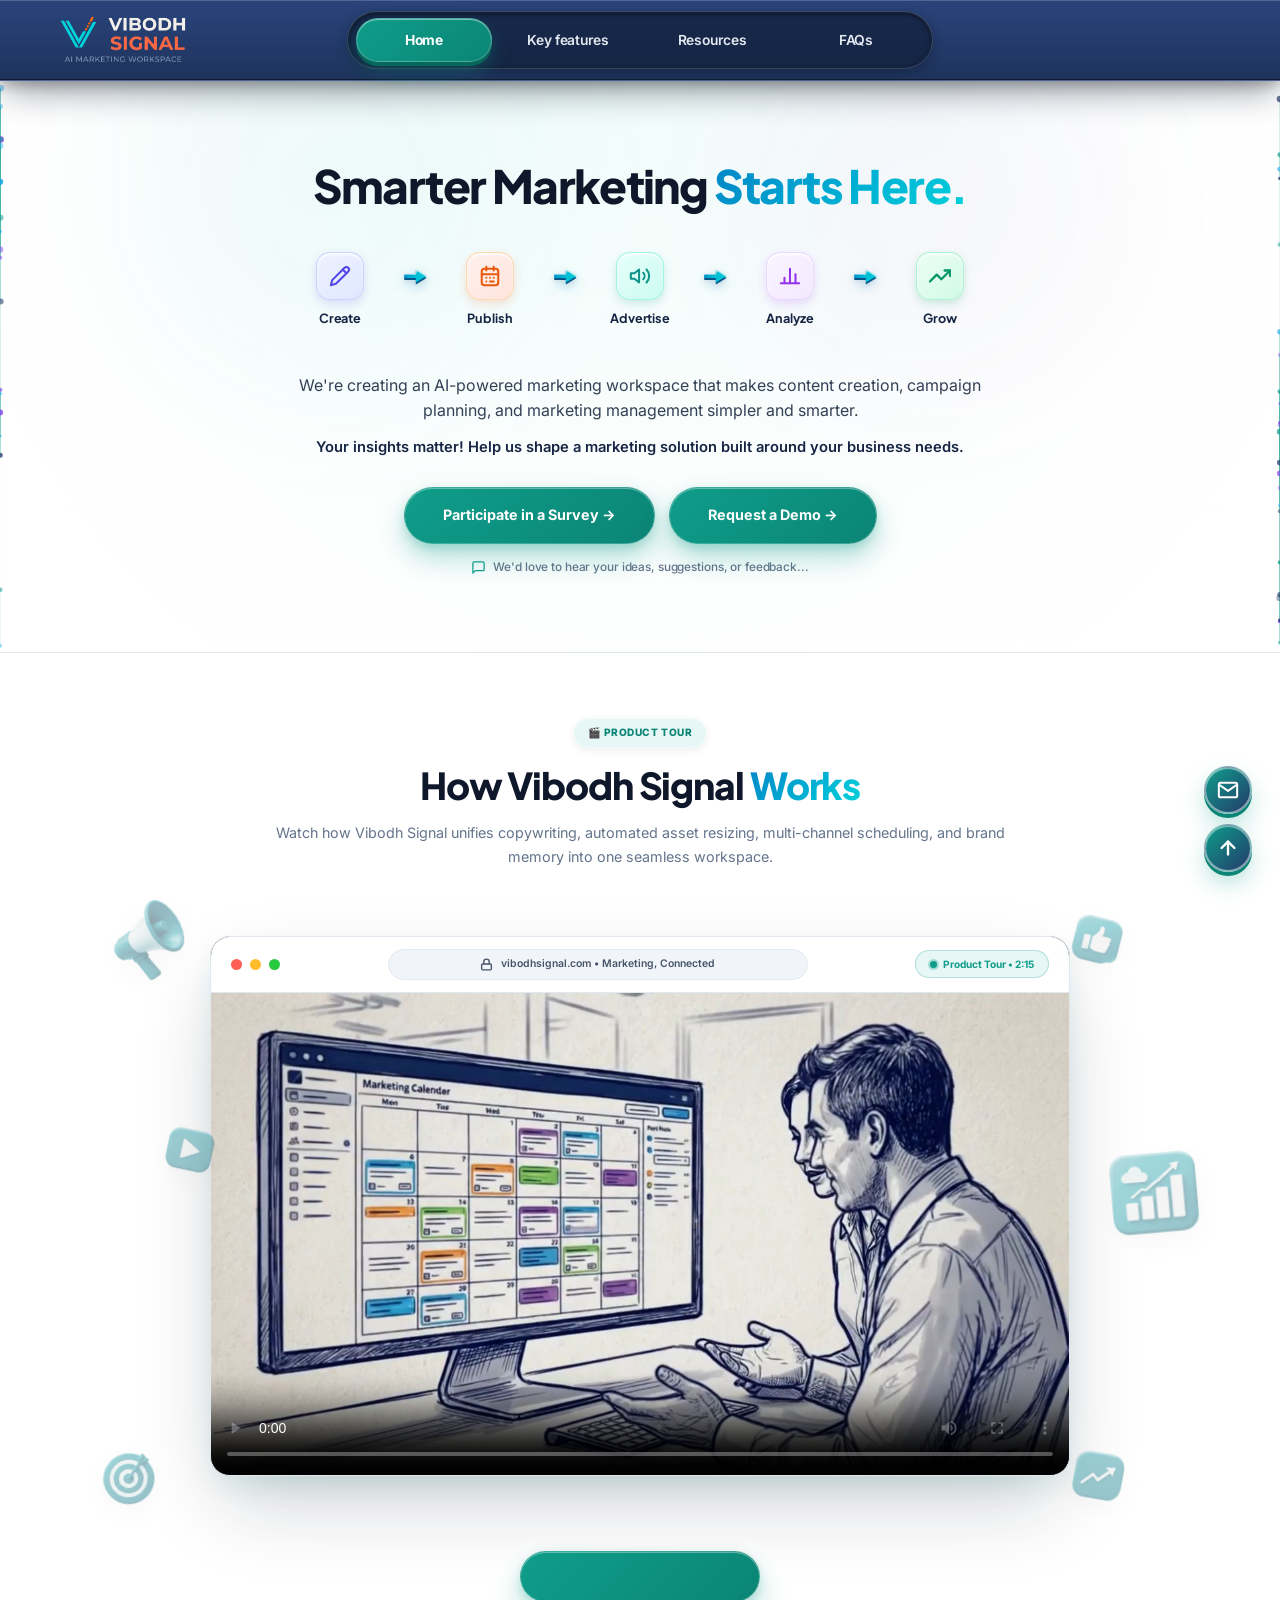
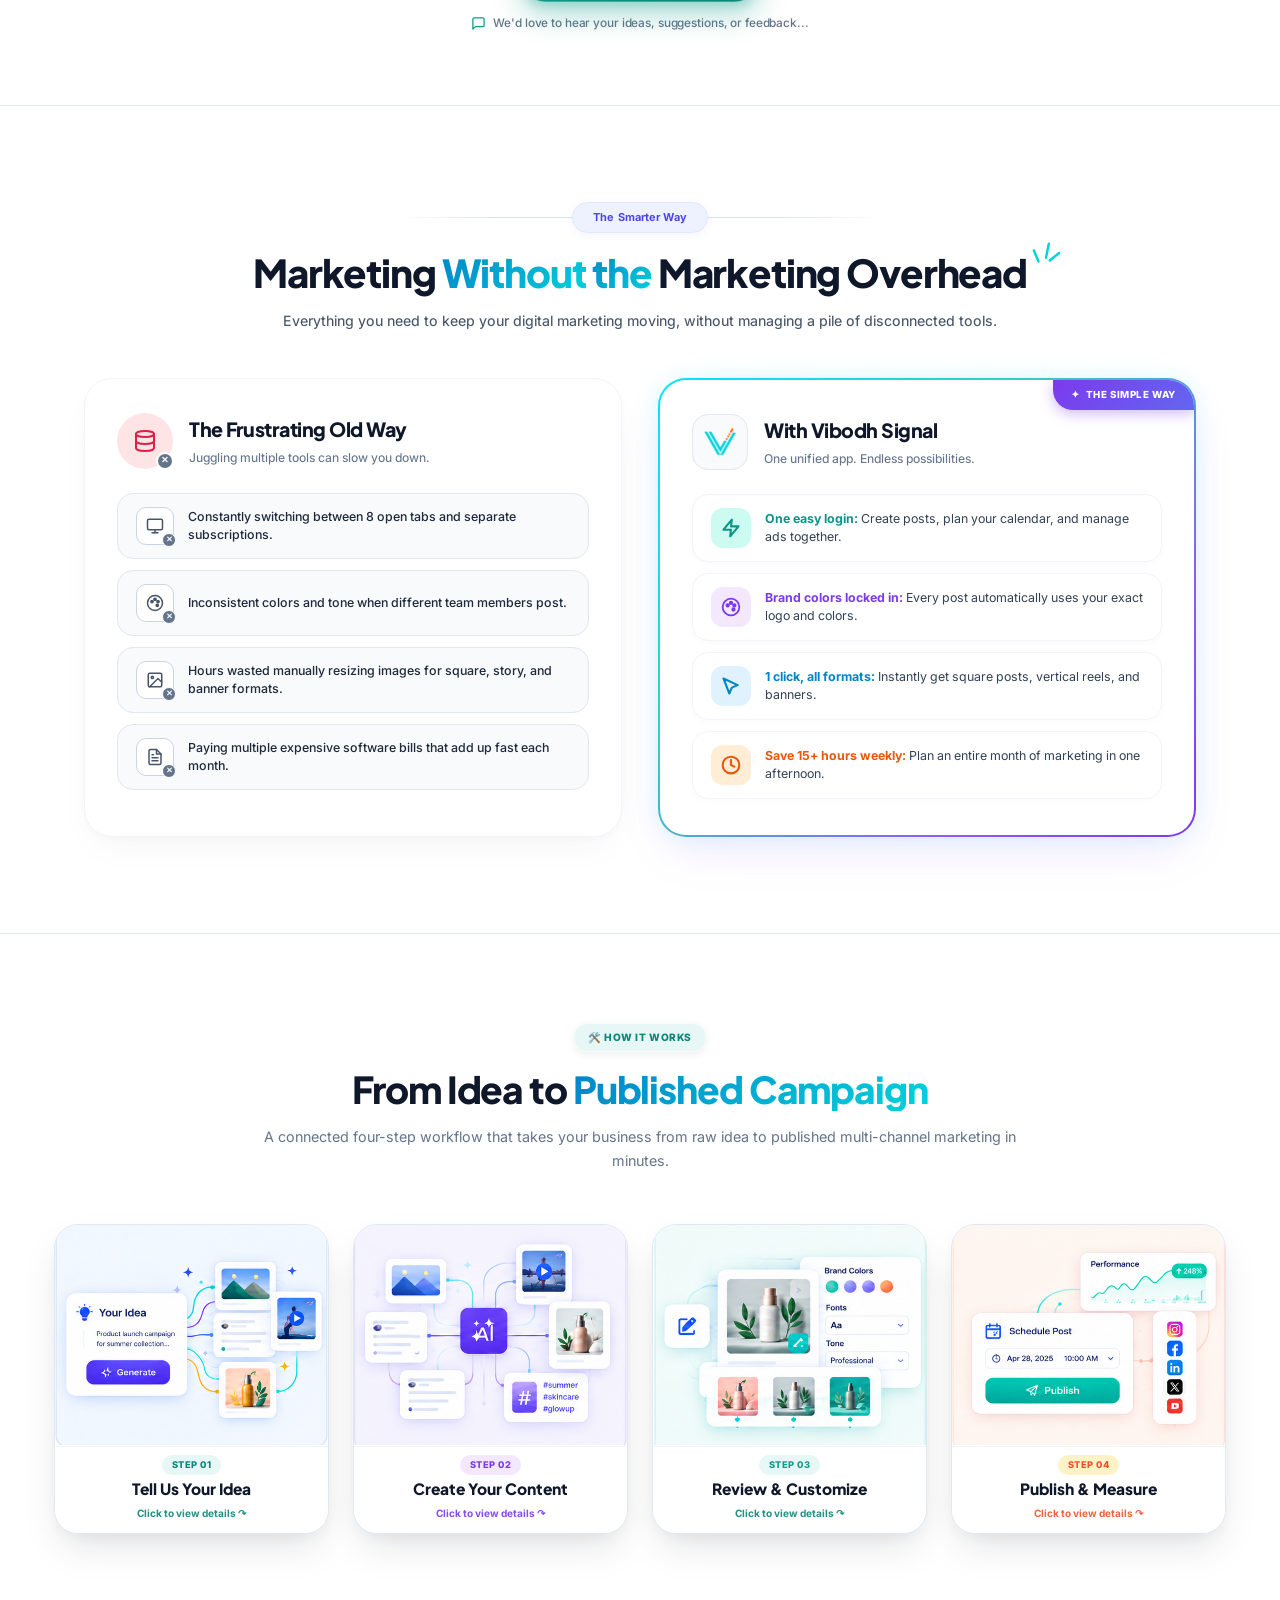
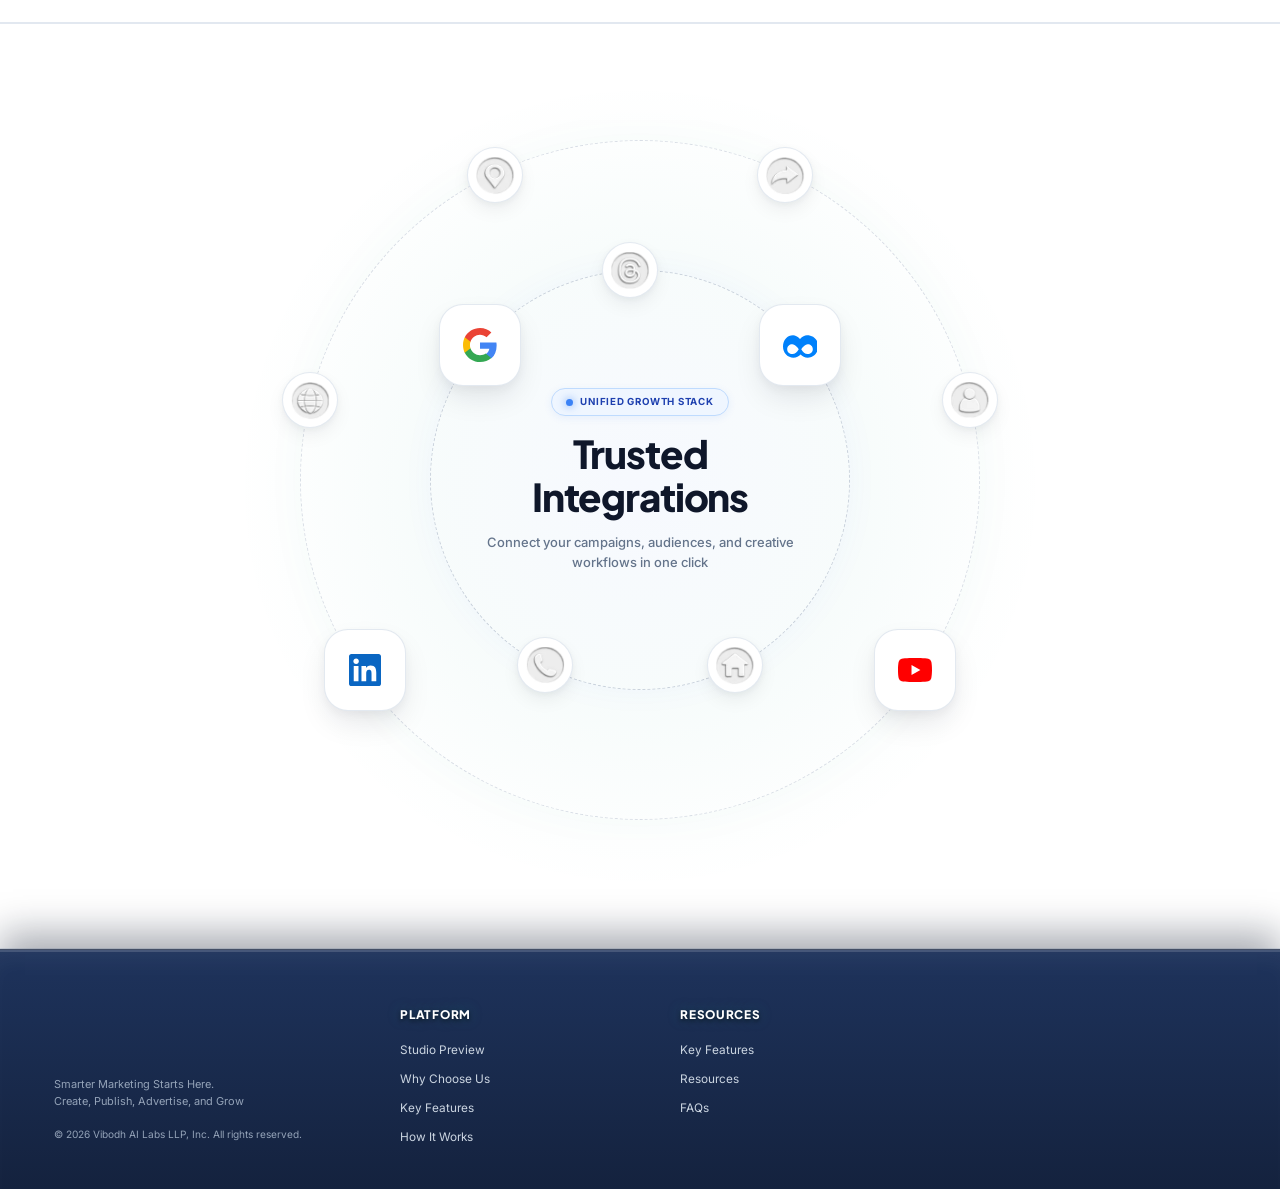
==== commit 6006aae0: "Merge remote-tracking branch 'origin/main' into newmaster" ====
--- a/index.html
+++ b/index.html
@@ -6026,6 +6026,447 @@
       filter: drop-shadow(0 8px 18px rgba(15, 157, 138, 0.4));
     }
 
+    /* Product-market-fit feedback within the Key Features view. */
+    .pmf-value-section { padding:92px 0; background:linear-gradient(145deg,#F4FBFA 0%,#F7FAFF 58%,#EEF4FF 100%); border-top:1px solid #DCEAE7; }
+    .pmf-value-grid { display:grid; grid-template-columns:.9fr 1.1fr; gap:34px; align-items:start; }
+    .pmf-value-intro { padding:14px 4px; }
+    .pmf-value-intro h2 { max-width:510px; margin:15px 0; color:var(--dark-navy); font-family:var(--font-display); font-size:clamp(2rem,3.5vw,3rem); font-weight:900; letter-spacing:-.035em; line-height:1.12; }
+    .pmf-value-intro>p { max-width:500px; color:var(--text-muted); font-size:1rem; line-height:1.7; }
+    .pmf-principle { display:flex; gap:12px; align-items:flex-start; max-width:500px; margin-top:25px; padding:16px; border:1px solid #C9E6DF; border-radius:14px; background:#FFFFFFB8; color:#3E5B69; font-size:.875rem; line-height:1.55; box-shadow:0 6px 18px rgba(15,157,138,.08); }
+    .pmf-principle strong { display:grid; place-items:center; width:30px; height:30px; flex:0 0 auto; border-radius:9px; background:var(--teal); color:#fff; }
+    .pmf-capability-grid { display:grid; grid-template-columns:repeat(2,minmax(0,1fr)); gap:12px; margin-top:28px; }
+    .pmf-capability-card { min-height:126px; padding:17px; border:1px solid #DCE8EF; border-radius:15px; background:#FFFFFF; box-shadow:0 5px 0 #D3E0EA,0 11px 22px rgba(24,58,88,.07); transition:transform .2s ease,box-shadow .2s ease; }
+    .pmf-capability-card:hover { transform:translateY(-4px); box-shadow:0 8px 0 #B9DDD5,0 16px 25px rgba(24,58,88,.12); }
+    .pmf-capability-icon { display:grid; place-items:center; width:33px; height:33px; margin-bottom:12px; border-radius:10px; background:var(--teal-light); color:var(--teal-dark); font-size:1rem; font-weight:900; }
+    .pmf-capability-card h3 { margin:0 0 6px; color:var(--dark-navy); font-family:var(--font-display); font-size:.9rem; font-weight:800; line-height:1.3; }
+    .pmf-capability-card p { color:#64748B; font-size:.75rem; line-height:1.45; }
+    .pmf-feedback-panel { position:relative; padding:30px; border:1px solid #FFFFFF; border-radius:20px; background:#FFFFFF; box-shadow:0 6px 0 #C6D5E4,0 13px 0 #B3C7DA,0 28px 45px rgba(25,57,89,.16); }
+    .pmf-feedback-panel::before { content:''; position:absolute; inset:6px -7px -9px 7px; z-index:-1; border-radius:20px; background:#B4C9DC; }
+    .pmf-feedback-kicker { display:inline-flex; margin-bottom:9px; padding:5px 9px; border-radius:6px; background:#E7F8F4; color:#087C6D; font-size:.65rem; font-weight:800; letter-spacing:.1em; }
+    .pmf-feedback-panel h3 { margin:0; color:var(--dark-navy); font-family:var(--font-display); font-size:1.35rem; font-weight:900; letter-spacing:-.02em; }
+    .pmf-feedback-panel>p { margin:7px 0 20px; color:#64748B; font-size:.86rem; line-height:1.55; }
+    .pmf-choice-grid { display:grid; grid-template-columns:1fr 1fr; gap:9px; }
+    .pmf-choice { display:flex; align-items:center; min-height:53px; gap:9px; padding:10px 11px; border:1px solid #D9E5EE; border-radius:10px; background:#FFFFFF; color:#40546D; font-size:.78rem; font-weight:600; line-height:1.32; cursor:pointer; box-shadow:0 3px 0 #D4E0EA; transition:all .18s ease; }
+    .pmf-choice:hover { border-color:#8BCFC2; transform:translateY(-2px); box-shadow:0 5px 0 #B9DBD5; }
+    .pmf-choice input { position:absolute; opacity:0; }
+    .pmf-choice-mark { display:grid; place-items:center; width:18px; height:18px; flex:0 0 auto; border:1px solid #B9C7D6; border-radius:5px; color:transparent; font-size:.7rem; }
+    .pmf-choice:has(input:checked) { border-color:var(--teal); background:#E9FAF6; color:#08796C; transform:translateY(2px); box-shadow:inset 0 1px 3px rgba(0,135,117,.11),0 1px 0 #9ACBBF; }
+    .pmf-choice:has(input:checked) .pmf-choice-mark { border-color:var(--teal); background:var(--teal); color:#fff; }
+    .pmf-other { margin-top:13px; }
+    .pmf-other[hidden] { display:none; }
+    .pmf-other label,.pmf-contact-grid label { display:block; margin-bottom:6px; color:#465B74; font-size:.76rem; font-weight:700; }
+    .pmf-feedback-panel textarea,.pmf-feedback-panel input[type='text'],.pmf-feedback-panel input[type='email'],.pmf-feedback-panel input[type='tel'] { width:100%; min-height:43px; padding:10px 11px; border:1px solid #D5E2EB; border-radius:8px; background:#FBFDFF; color:#203954; font:inherit; font-size:.84rem; box-shadow:inset 0 1px 3px rgba(21,56,85,.06); }
+    .pmf-feedback-panel textarea { min-height:82px; resize:vertical; }
+    .pmf-feedback-panel textarea:focus,.pmf-feedback-panel input:focus { outline:3px solid rgba(15,157,138,.14); border-color:var(--teal); }
+    .pmf-contact-heading { display:flex; align-items:baseline; justify-content:space-between; gap:12px; margin-top:23px; padding:16px 0 10px; border-top:1px solid #D9E6EE; }
+    .pmf-contact-heading h4 { color:#263F5D; font-size:.91rem; }.pmf-contact-heading h4 span { color:#7A8CA3; font-size:.72rem; font-weight:600; }.pmf-contact-heading p { color:#72839A; font-size:.73rem; }
+    .pmf-contact-grid { display:grid; grid-template-columns:1fr 1fr; gap:12px; }
+    .pmf-submit { display:flex; align-items:center; justify-content:center; width:100%; min-height:48px; margin-top:20px; border:1px solid #31C6AE; border-radius:9px; background:linear-gradient(145deg,#16BDA2,#008B76); box-shadow:0 5px 0 #075B52,0 11px 20px rgba(4,104,88,.22); color:#fff; font:inherit; font-size:.88rem; font-weight:800; cursor:pointer; transition:all .18s ease; }
+    .pmf-submit:hover { transform:translateY(-2px); box-shadow:0 7px 0 #075B52,0 14px 22px rgba(4,104,88,.22); }.pmf-submit:active { transform:translateY(3px); box-shadow:0 2px 0 #075B52; }.pmf-submit:disabled { opacity:.65; cursor:wait; }
+    .pmf-form-message { margin-top:12px; color:#B42318; font-size:.8rem; }.pmf-form-message[hidden] { display:none; }
+    .pmf-success { padding:18px 0 6px; color:#426376; line-height:1.6; }.pmf-success[hidden] { display:none; }.pmf-success strong { display:block; margin-bottom:7px; color:#087D6E; font-family:var(--font-display); font-size:1.1rem; }
+    @media(max-width:980px) { .pmf-value-grid { grid-template-columns:1fr; }.pmf-value-intro { padding:0; }.pmf-capability-grid { max-width:760px; }.pmf-feedback-panel { max-width:760px; } }
+    @media(max-width:600px) { .pmf-value-section { padding:64px 0; }.pmf-capability-grid,.pmf-choice-grid,.pmf-contact-grid { grid-template-columns:1fr; }.pmf-feedback-panel { padding:22px 15px; border-radius:15px; }.pmf-feedback-panel::before { inset:4px -4px -6px 4px; border-radius:15px; }.pmf-contact-heading { display:block; }.pmf-contact-heading p { margin-top:5px; }.pmf-capability-card { min-height:0; }.pmf-value-intro h2 { font-size:2rem; } }
+
+    /* Full PMF Features page, adapted to this project's typography and theme tokens. */
+    .pmf-value-section { padding:0 0 94px; background:linear-gradient(180deg,#FFFFFF 0%,#F4FBFA 62%,#F1F6FF 100%); }
+    .pmf-feature-hero { display:grid; grid-template-columns:1fr .94fr; align-items:center; gap:58px; min-height:570px; padding:92px 0 80px; }
+    .pmf-hero-copy h1 { max-width:600px; margin:15px 0 20px; color:var(--dark-navy); font-family:var(--font-display); font-size:clamp(2.6rem,5vw,4.35rem); font-weight:900; letter-spacing:-.055em; line-height:1.06; }
+    .pmf-hero-copy h1 span { color:var(--teal); }.pmf-hero-copy>p { max-width:570px; color:var(--text-muted); font-size:1.05rem; line-height:1.7; }
+    .pmf-hero-proof { display:flex; flex-wrap:wrap; gap:8px; margin-top:25px; }.pmf-hero-proof span { padding:7px 10px; border:1px solid #CBE8E2; border-radius:999px; background:#F5FCFA; color:#367468; font-size:.76rem; font-weight:700; }
+    .pmf-hero-workspace { overflow:hidden; border:1px solid #D9E6EF; border-radius:20px; background:#F7FBFF; box-shadow:0 12px 0 #D1DFEA,0 25px 45px rgba(24,58,88,.15); }
+    .pmf-workspace-bar { display:flex; align-items:center; gap:6px; height:42px; padding:0 16px; background:#FFFFFF; color:#61748D; font-size:.72rem; }.pmf-workspace-bar span { width:8px; height:8px; border-radius:50%; background:#E2E8F0; }.pmf-workspace-bar span:first-child{background:#FF7D70}.pmf-workspace-bar span:nth-child(2){background:#F6C34A}.pmf-workspace-bar span:nth-child(3){background:#63C99E}.pmf-workspace-bar b{margin-left:7px;}
+    .pmf-workspace-body { display:flex; min-height:330px; }.pmf-workspace-body aside { display:flex; width:52px; flex-direction:column; align-items:center; gap:22px; padding:18px 0; background:var(--dark-navy); color:#9AB0CD; }.pmf-workspace-body aside b { display:grid; place-items:center; width:25px; height:25px; border-radius:8px; background:var(--teal); color:#fff; }.pmf-workspace-body aside i{font-style:normal;}
+    .pmf-workspace-main { flex:1; padding:22px; }.pmf-workspace-top { display:flex; justify-content:space-between; gap:8px; align-items:center; color:#273E5D; font-size:.78rem; }.pmf-workspace-top em { padding:6px 8px; border-radius:7px; background:#EAF9F2; color:#397064; font-size:.65rem; font-style:normal; font-weight:800; }
+    .pmf-workspace-cards { display:grid; grid-template-columns:1fr 1fr; gap:10px; margin:20px 0; }.pmf-workspace-cards>div { min-height:94px; padding:12px; border:1px solid #D8E2ED; border-radius:10px; background:#FFFFFF; }.pmf-workspace-cards small { display:block; color:#7588A2; font-size:.56rem; font-weight:800; letter-spacing:.08em; }.pmf-workspace-cards b { display:block; margin:8px 0; color:#273E5D; font-size:.74rem; }.pmf-workspace-cards span { color:var(--teal); font-size:.61rem; }
+    .pmf-workspace-output { padding:17px; border-radius:11px; background:var(--dark-navy); color:#FFFFFF; }.pmf-workspace-output span { color:#85D6C8; font-size:.56rem; font-weight:800; letter-spacing:.1em; }.pmf-workspace-output strong { display:block; margin:8px 0 5px; font-size:.9rem; }.pmf-workspace-output p { color:#C4D3E9; font-size:.67rem; line-height:1.45; }
+    .pmf-original-heading { display:grid; grid-template-columns:1fr .58fr; gap:55px; align-items:end; padding:65px 0 31px; border-top:1px solid #DCE7EF; }.pmf-original-heading h2 { margin:14px 0 0; color:var(--dark-navy); font-family:var(--font-display); font-size:clamp(2rem,3.6vw,3.2rem); font-weight:900; letter-spacing:-.04em; line-height:1.1; }.pmf-original-heading>p { color:var(--text-muted); font-size:.95rem; line-height:1.68; }
+    .pmf-original-feature-grid { display:grid; grid-template-columns:repeat(3,minmax(0,1fr)); gap:18px; padding-bottom:85px; }.pmf-original-card { display:flex; min-height:345px; flex-direction:column; padding:24px; border:1px solid #D9E5ED; border-radius:17px; background:#FFFFFF; box-shadow:0 5px 0 #D3E0EA,0 13px 24px rgba(24,58,88,.08); transition:transform .2s ease,box-shadow .2s ease; }.pmf-original-card:hover { transform:translateY(-5px); box-shadow:0 8px 0 #B7DCD4,0 18px 30px rgba(24,58,88,.13); }.pmf-original-icon { display:grid; place-items:center; width:42px; height:42px; margin-bottom:17px; border-radius:11px; background:var(--teal-light); color:var(--teal-dark); font-size:1.15rem; font-weight:900; }.pmf-card-label { margin-bottom:7px; color:#778AA4; font-size:.61rem; font-weight:850; letter-spacing:.12em; }.pmf-original-card h3 { color:var(--dark-navy); font-family:var(--font-display); font-size:1.04rem; font-weight:800; line-height:1.35; }.pmf-original-card>p:not(.pmf-card-outcome) { margin:9px 0 16px; color:#64748B; font-size:.84rem; line-height:1.57; }.pmf-card-flow { display:flex; flex-wrap:wrap; align-items:center; gap:6px; margin-top:auto; padding:9px; border:1px solid #D8EAE6; border-radius:9px; background:#F7FCFB; color:#39736B; font-size:.62rem; font-weight:700; }.pmf-card-flow span { padding:4px 5px; border-radius:5px; background:#E6F8F3; }.pmf-card-flow b { color:var(--teal); }.pmf-card-outcome { margin:12px 0 0; padding-top:10px; border-top:1px solid #E5EDF3; color:#52657F; font-size:.72rem; line-height:1.5; }.pmf-original-card-wide { grid-column:span 3; min-height:0; }.pmf-original-card-wide .pmf-card-flow { margin-top:14px; }
+    .pmf-value-grid { padding-top:70px; border-top:1px solid #D5E5E3; }
+    @media(max-width:980px) { .pmf-feature-hero,.pmf-original-heading { grid-template-columns:1fr; gap:30px; }.pmf-feature-hero { min-height:0; padding:72px 0 65px; }.pmf-original-heading { padding-top:55px; }.pmf-original-heading>p { max-width:640px; }.pmf-original-feature-grid { grid-template-columns:repeat(2,minmax(0,1fr)); }.pmf-original-card-wide { grid-column:span 2; } }
+    @media(max-width:600px) { .pmf-feature-hero { padding:56px 0 48px; gap:32px; }.pmf-hero-copy h1 { font-size:2.4rem; }.pmf-workspace-main { padding:15px; }.pmf-workspace-cards { margin:15px 0; }.pmf-original-heading { padding:45px 0 25px; }.pmf-original-feature-grid { grid-template-columns:1fr; gap:16px; padding-bottom:54px; }.pmf-original-card,.pmf-original-card-wide { min-height:0; grid-column:auto; padding:21px; }.pmf-value-grid { padding-top:48px; }.pmf-workspace-body { min-height:295px; }.pmf-workspace-body aside { width:42px; }.pmf-workspace-output strong { font-size:.8rem; } }
+
+    /* PMF content uses the landing page's own navy, teal, typography, and depth system. */
+    .pmf-value-section {
+      padding: 38px 0 100px;
+      background: var(--bg-page);
+      border-top: 0;
+    }
+    .pmf-feature-hero {
+      position: relative;
+      overflow: hidden;
+      grid-template-columns: 1.06fr .94fr;
+      min-height: 520px;
+      margin: 16px 0 0;
+      padding: 68px 64px;
+      border: 1px solid rgba(255,255,255,.15);
+      border-radius: var(--radius-xl);
+      background:
+        radial-gradient(circle at 80% 12%, rgba(15,157,138,.34), transparent 30%),
+        radial-gradient(circle at 8% 92%, rgba(124,58,237,.22), transparent 31%),
+        linear-gradient(132deg, var(--indigo-dark), var(--indigo) 62%, #195C68);
+      box-shadow: var(--shadow-xl);
+    }
+    .pmf-feature-hero::before {
+      content: '';
+      position: absolute;
+      inset: 0;
+      pointer-events: none;
+      opacity: .28;
+      background-image: linear-gradient(rgba(255,255,255,.08) 1px, transparent 1px), linear-gradient(90deg, rgba(255,255,255,.08) 1px, transparent 1px);
+      background-size: 34px 34px;
+      mask-image: linear-gradient(90deg, black, transparent 78%);
+    }
+    .pmf-hero-copy, .pmf-hero-workspace { position: relative; z-index: 1; }
+    .pmf-feature-hero .section-pill-badge {
+      background: rgba(255,255,255,.12);
+      border: 1px solid rgba(255,255,255,.19);
+      color: #E6FFFA;
+      box-shadow: inset 0 1px rgba(255,255,255,.12);
+    }
+    .pmf-hero-copy h1 { color:#FFFFFF; font-size:clamp(2.45rem,4.7vw,4.15rem); }
+    .pmf-hero-copy h1 span {
+      color: #FFFFFF;
+      background: linear-gradient(135deg, #79F4E2 0%, #6BD4FF 100%);
+      -webkit-background-clip: text;
+      -webkit-text-fill-color: transparent;
+    }
+    .pmf-hero-copy > p { color:#D7E6F6; font-size:1.04rem; }
+    .pmf-hero-proof span { background:rgba(9,27,57,.38); border-color:rgba(152,227,218,.34); color:#E6FFFA; }
+    .pmf-hero-workspace {
+      border-color: rgba(255,255,255,.26);
+      border-radius: 18px;
+      background: #F8FAFC;
+      box-shadow: 0 16px 0 rgba(8, 20, 44, .33), 0 30px 48px rgba(2,12,32,.34), inset 0 1px #fff;
+      transform: perspective(1100px) rotateY(-3deg) rotateX(1deg);
+    }
+    .pmf-original-heading {
+      border-color:var(--border);
+      padding-top:82px;
+      grid-template-columns:minmax(0,1.15fr) minmax(260px,.7fr);
+      column-gap:72px;
+      row-gap:14px;
+      align-items:center;
+    }
+    .pmf-original-heading .section-pill-badge { grid-column:1 / -1; width:max-content; }
+    .pmf-original-heading h2 { margin:0; }
+    .pmf-original-heading > p { margin:0; padding-bottom:3px; }
+    .pmf-value-section > .container > .pmf-original-heading:first-child { padding-top:38px; }
+    .pmf-original-heading .section-pill-badge { color:var(--teal-dark); }
+    .pmf-original-heading h2 { font-size:clamp(2.15rem,3.8vw,3.45rem); }
+    .pmf-original-feature-grid { gap:22px; }
+    .pmf-original-card {
+      position:relative;
+      min-height:365px;
+      overflow:hidden;
+      border-color:var(--border);
+      border-radius:var(--radius-lg);
+      box-shadow:var(--shadow-3d-card);
+    }
+    .pmf-original-card::before {
+      content:'';
+      position:absolute;
+      top:0; left:0; right:0;
+      height:4px;
+      background:linear-gradient(90deg, var(--teal), #2DD4BF, #60A5FA);
+    }
+    .pmf-original-card:hover { box-shadow:var(--shadow-3d-hover); transform:translateY(-7px); }
+    .pmf-original-icon {
+      background:linear-gradient(145deg, #E6F7F5, #D8F0FC);
+      color:var(--teal-dark);
+      box-shadow: inset 0 1px rgba(255,255,255,.9), 0 5px 12px rgba(15,157,138,.13);
+    }
+    .pmf-card-label { color:var(--teal-dark); }
+    .pmf-original-card h3 { font-size:1.1rem; }
+    .pmf-card-flow { border-color:#D7EAE7; background:#F6FBFA; color:var(--indigo); }
+    .pmf-card-flow span { background:#E6F7F5; color:var(--teal-dark); }
+    .pmf-original-card-wide {
+      background:linear-gradient(126deg, #FFFFFF 0%, #F1FBFA 100%);
+      border-color:#B8E2DA;
+    }
+    .pmf-value-grid {
+      gap:42px;
+      margin-top:12px;
+      padding:64px 50px;
+      border:0;
+      border-radius:var(--radius-xl);
+      background:linear-gradient(135deg, #E9F8F6, #EEF4FC);
+      box-shadow:inset 0 1px #FFFFFF, 0 12px 30px rgba(36,59,107,.08);
+    }
+    .pmf-feedback-panel {
+      border-color:rgba(255,255,255,.8);
+      border-radius:var(--radius-lg);
+      box-shadow:var(--shadow-3d-card);
+    }
+    .pmf-feedback-panel::before { display:none; }
+    .pmf-submit {
+      min-height:52px;
+      border-radius:var(--radius-md);
+      background:linear-gradient(135deg, var(--teal), #0B8575);
+      box-shadow:0 5px 0 #08675B, 0 12px 22px rgba(15,157,138,.26), inset 0 1px rgba(255,255,255,.35);
+    }
+    .pmf-submit:hover { box-shadow:0 7px 0 #08675B, 0 16px 28px rgba(15,157,138,.32), inset 0 1px rgba(255,255,255,.35); }
+    @media(max-width:980px) {
+      .pmf-feature-hero { padding:56px 42px; }
+      .pmf-hero-workspace { transform:none; }
+      .pmf-value-grid { padding:45px 32px; }
+    }
+    @media(max-width:600px) {
+      .pmf-value-section { padding:16px 0 64px; }
+      .pmf-feature-hero { margin:0 -8px; padding:48px 25px; border-radius:18px; }
+      .pmf-value-grid { margin:0 -8px; padding:38px 20px; border-radius:18px; }
+      .pmf-original-heading { padding-top:58px; }
+    }
+
+    /* Original PMF dimensional capability tiles. */
+    .pmf-original-card > .pmf-original-icon { display:none; }
+    .pmf-feature-illustration {
+      display:flex;
+      align-items:center;
+      justify-content:center;
+      height:185px;
+      margin:0 0 15px;
+      overflow:hidden;
+      border:1px solid rgba(154, 178, 214, .34);
+      border-radius:14px;
+      background:linear-gradient(145deg,#f9fcff,#f3f8ff);
+    }
+    .pmf-feature-illustration img {
+      display:block;
+      width:100%;
+      height:100%;
+      object-fit:contain;
+    }
+    .pmf-tile-scene {
+      --tile-light:#A3F5DF;
+      --tile-mid:#23B99B;
+      --tile-dark:#087B70;
+      position:relative;
+      width:100%;
+      height:158px;
+      margin:-5px 0 18px;
+      perspective:700px;
+      isolation:isolate;
+    }
+    .pmf-scene-violet { --tile-light:#E0C8FF; --tile-mid:#A27BCE; --tile-dark:#715091; }
+    .pmf-scene-amber { --tile-light:#FFE3A7; --tile-mid:#E9AC4D; --tile-dark:#AC722C; }
+    .pmf-scene-azure { --tile-light:#B7E2FF; --tile-mid:#69B4E6; --tile-dark:#387DA9; }
+    .pmf-scene-rose { --tile-light:#FFD4E8; --tile-mid:#DF8BB5; --tile-dark:#AA5783; }
+    .pmf-scene-slate { --tile-light:#BACDE8; --tile-mid:#668BB8; --tile-dark:#355780; }
+    .pmf-scene-leaf { --tile-light:#D6F7B0; --tile-mid:#83BD73; --tile-dark:#4F8047; }
+    .pmf-tile-platform {
+      position:absolute;
+      right:15%; bottom:5px; left:15%;
+      height:40px;
+      border-radius:50%;
+      background:linear-gradient(170deg,#F4F8FF,#C9D9E5);
+      box-shadow:0 7px 0 #B0C4D4,0 17px 20px rgba(22,56,80,.08);
+    }
+    .pmf-tile-box {
+      position:absolute;
+      z-index:2;
+      display:flex;
+      width:60px; height:60px;
+      align-items:center; justify-content:center;
+      flex-direction:column;
+      border:1px solid rgba(255,255,255,.69);
+      border-radius:6px;
+      background:linear-gradient(140deg,var(--tile-light),var(--tile-mid));
+      box-shadow:9px 5px 0 var(--tile-dark),15px 14px 18px rgba(21,61,77,.14),inset 2px 2px 8px rgba(255,255,255,.4);
+      color:#16344B;
+      transform:skewY(-8deg);
+      animation:pmf-tile-float 6s ease-in-out infinite;
+    }
+    .pmf-tile-box::before {
+      content:'';
+      position:absolute;
+      top:-8px; right:-1px; left:0;
+      height:8px;
+      border-radius:4px 4px 0 0;
+      background:var(--tile-light);
+      transform:skewX(48deg);
+      transform-origin:bottom;
+    }
+    .pmf-tile-box span { font-size:9px; font-weight:900; letter-spacing:.09em; }
+    .pmf-tile-box b { color:#fff; font-size:29px; line-height:1.2; text-shadow:1px 2px var(--tile-dark); }
+    .pmf-box-main { z-index:3; top:31px; left:calc(50% - 39px); width:78px; height:78px; }
+    .pmf-box-back { top:59px; left:calc(50% - 106px); animation-delay:-2s; }
+    .pmf-box-side { top:70px; left:calc(50% + 50px); width:48px; height:48px; animation-delay:-4s; }
+    .pmf-tile-orbit {
+      position:absolute;
+      z-index:0;
+      top:24px; left:calc(50% - 95px);
+      width:190px; height:100px;
+      border:1px solid var(--tile-mid);
+      border-radius:50%;
+      opacity:.32;
+      transform:rotate(-18deg);
+    }
+    .pmf-original-card:hover .pmf-tile-box { animation-duration:3s; }
+    @keyframes pmf-tile-float {
+      0%,100% { transform:skewY(-8deg) translateY(0); }
+      50% { transform:skewY(-5deg) translateY(-9px); }
+    }
+    .pmf-original-card-wide .pmf-tile-scene { float:right; width:280px; margin:0 0 12px 24px; }
+    @media(max-width:600px) {
+      .pmf-original-card-wide .pmf-tile-scene { float:none; width:100%; margin:0 0 18px; }
+    }
+    @media(prefers-reduced-motion:reduce) { .pmf-tile-box { animation:none; } }
+
+    /* Mobile layout for the PMF feature view. */
+    @media(max-width:700px) {
+      .pmf-value-section { padding:12px 0 56px; }
+      .pmf-value-section .container { padding-right:18px; padding-left:18px; }
+      .pmf-original-heading {
+        display:block;
+        padding:32px 0 24px;
+      }
+      .pmf-original-heading .section-pill-badge { margin-bottom:13px; }
+      .pmf-original-heading h2 { font-size:clamp(1.95rem,8.2vw,2.55rem); line-height:1.13; }
+      .pmf-original-heading > p { margin-top:14px; font-size:.93rem; line-height:1.62; }
+      .pmf-original-feature-grid { grid-template-columns:1fr; gap:20px; padding-bottom:48px; }
+      .pmf-original-card,
+      .pmf-original-card-wide { min-height:0; padding:20px 18px; grid-column:auto; }
+      .pmf-tile-scene,
+      .pmf-feature-illustration { height:146px; margin:0 0 15px; }
+      .pmf-card-label { margin-bottom:6px; }
+      .pmf-original-card h3 { font-size:1.08rem; }
+      .pmf-original-card > p:not(.pmf-card-outcome) { font-size:.88rem; line-height:1.62; }
+      .pmf-card-flow { gap:5px; padding:8px; font-size:.62rem; }
+      .pmf-card-outcome { font-size:.76rem; }
+      .pmf-value-grid { display:block; margin:0; padding:38px 18px; border-radius:18px; }
+      .pmf-value-intro { padding:0; }
+      .pmf-value-intro h2 { font-size:clamp(1.9rem,7.8vw,2.45rem); }
+      .pmf-principle { margin-top:20px; padding:14px; }
+      .pmf-feedback-panel { margin-top:28px; padding:22px 16px; border-radius:16px; }
+      .pmf-choice-grid,
+      .pmf-contact-grid { grid-template-columns:1fr; }
+      .pmf-choice { min-height:50px; font-size:.84rem; }
+      .pmf-contact-heading { display:block; }
+      .pmf-contact-heading p { margin-top:5px; }
+      .pmf-feedback-panel textarea,
+      .pmf-feedback-panel input[type='text'],
+      .pmf-feedback-panel input[type='email'],
+      .pmf-feedback-panel input[type='tel'] { min-height:48px; font-size:16px; }
+      .pmf-submit { min-height:50px; }
+    }
+    @media(max-width:380px) {
+      .pmf-value-section .container { padding-right:14px; padding-left:14px; }
+      .pmf-original-card { padding:18px 14px; }
+      .pmf-tile-scene { height:132px; transform:scale(.9); transform-origin:top center; margin-bottom:2px; }
+      .pmf-feature-illustration { height:132px; }
+      .pmf-card-flow { font-size:.57rem; }
+      .pmf-feedback-panel { padding:20px 12px; }
+    }
+
+    /* Site-wide mobile safeguards for every landing-page tab. */
+    @media(max-width:768px) {
+      html { font-size:14px; }
+      body, main, .landing-tab-view { width:100%; overflow-x:clip; }
+      .container { width:100%; padding-right:16px; padding-left:16px; }
+      .section-studio,
+      .section-why,
+      .section-steps,
+      .section-trusted-integrations,
+      .section-features,
+      .section-resources-hub,
+      .section-faqs { overflow-x:clip; }
+
+      .hero-section { padding-top:42px; padding-bottom:52px; }
+      .hero-top-center { width:100%; }
+      .hero-main-title { font-size:clamp(2.25rem,10vw,3.25rem); line-height:1.08; }
+      .hero-workflow-3d-wrap { max-width:100%; overflow-x:auto; overscroll-behavior-x:contain; }
+      .hero-buttons-row,
+      .hero-cta-group { width:100%; flex-direction:column; align-items:stretch; }
+      .hero-buttons-row .btn,
+      .hero-cta-group .btn { width:100%; min-height:48px; white-space:normal; }
+
+      .section-header { margin-bottom:32px; }
+      .section-title,
+      .resources-hub-title { font-size:clamp(1.9rem,8vw,2.6rem); line-height:1.16; }
+      .section-desc,
+      .resources-hub-desc { font-size:.96rem; }
+
+      .overhead-compare-grid,
+      .signature-branches-grid,
+      .roadmap-grid,
+      .quotes-grid,
+      .thesis-triplet { grid-template-columns:1fr; }
+      .features-nav-list { grid-template-columns:1fr; padding:12px; }
+      .feature-nav-btn { min-height:56px; }
+      .features-detail-area { padding:20px 16px; }
+      .feature-detail-grid { gap:22px; }
+      .feature-visual-panel { max-width:100%; overflow-x:auto; }
+
+      .resource-switcher-bar {
+        justify-content:flex-start;
+        gap:8px;
+        max-width:100%;
+        overflow-x:auto;
+        padding:7px;
+        border-radius:14px;
+        scroll-snap-type:x proximity;
+      }
+      .resource-switch-btn { flex:0 0 auto; min-height:44px; padding:10px 14px; scroll-snap-align:start; }
+      .whitepaper-container,
+      .whitepaper-section-block { min-width:0; }
+      .engine-pipeline-grid { padding:16px 12px; border-radius:14px; }
+      .product-thesis-card,
+      .whitepaper-conclusion-card { padding:22px 18px; border-radius:14px; }
+
+      .faq-category-filter-row {
+        justify-content:flex-start;
+        flex-wrap:nowrap;
+        margin-right:-16px;
+        padding:0 16px 8px 0;
+        overflow-x:auto;
+        scroll-snap-type:x proximity;
+      }
+      .faq-cat-filter-btn { flex:0 0 auto; min-height:42px; padding:8px 13px; scroll-snap-align:start; }
+      .faq-category-header { align-items:flex-start; }
+      .faq-question-text { line-height:1.45; }
+      .faq-accordion-btn { align-items:flex-start; }
+
+      .site-footer { padding-top:48px; }
+      .footer-grid { grid-template-columns:1fr; gap:26px; }
+      .contact-us-floating-btn { right:16px !important; }
+      .back-to-top-btn { right:16px !important; bottom:18px !important; }
+
+      .thoughts-modal-overlay { padding:14px; align-items:flex-end; }
+      .thoughts-modal-card { width:100%; max-height:calc(100dvh - 28px); overflow-y:auto; border-radius:18px 18px 14px 14px; }
+      .thoughts-modal-actions { flex-direction:column-reverse; }
+      .thoughts-modal-actions button { width:100%; min-height:46px; }
+    }
+    @media(max-width:390px) {
+      .brand-logo-img { max-width:148px; height:auto; }
+      .hero-main-title { font-size:2.1rem; }
+      .section-steps,
+      .section-studio,
+      .section-why { padding-top:46px; padding-bottom:46px; }
+      .faq-q-num { display:none; }
+    }
+
+    /* Compact resource library: documents are opened as PDFs, not duplicated as web pages. */
+    .resource-library { padding: 86px 0 96px; }
+    .resource-library-header { max-width: 760px; margin: 0 auto 38px; text-align: center; }
+    .resource-library-header .section-pill-badge { margin: 0 auto 18px; }
+    .resource-library-header h1 { margin: 0; font-size: clamp(2.25rem, 5vw, 4rem); letter-spacing: -0.055em; color: var(--indigo); }
+    .resource-library-header p { max-width: 650px; margin: 17px auto 0; color: #64748B; font-size: 1.04rem; line-height: 1.7; }
+    .resource-library-grid { display: grid; grid-template-columns: repeat(2, minmax(0, 1fr)); gap: 26px; max-width: 1050px; margin: 0 auto; }
+    .resource-reference-card { position: relative; overflow: hidden; display: flex; flex-direction: column; min-height: 410px; padding: 32px; border: 1px solid rgba(15, 157, 138, 0.2); border-radius: 24px; background: linear-gradient(145deg, #fff 0%, #f3fbfa 100%); box-shadow: 0 18px 42px rgba(20, 53, 93, 0.11), inset 0 1px 0 #fff; }
+    .resource-reference-card::after { content: ''; position: absolute; width: 180px; height: 180px; right: -68px; top: -68px; border-radius: 50%; background: radial-gradient(circle, rgba(23, 174, 151, 0.17), transparent 68%); pointer-events: none; }
+    .resource-reference-card--blue { border-color: rgba(42, 68, 124, 0.2); background: linear-gradient(145deg, #fff 0%, #f1f5ff 100%); }
+    .resource-reference-card--blue::after { background: radial-gradient(circle, rgba(49, 84, 156, 0.17), transparent 68%); }
+    .resource-reference-topline { display:flex; align-items:center; justify-content:space-between; gap:12px; position:relative; z-index:1; color:#667895; font-size:.75rem; font-weight:800; letter-spacing:.12em; text-transform:uppercase; }
+    .resource-file-icon { display:grid; place-items:center; width:52px; height:52px; margin:28px 0 22px; border-radius:15px; color:#fff; background:linear-gradient(145deg, #11a893, #087f73); box-shadow: 0 10px 20px rgba(8,127,115,.24); font-size:1.15rem; font-weight:900; }
+    .resource-reference-card--blue .resource-file-icon { background:linear-gradient(145deg, #456aac, #243b6b); box-shadow: 0 10px 20px rgba(36,59,107,.24); }
+    .resource-reference-card h2 { position:relative; z-index:1; margin:0; color:#1e335c; font-size:1.6rem; line-height:1.2; letter-spacing:-.035em; }
+    .resource-reference-card p { position:relative; z-index:1; margin:14px 0 22px; color:#526985; line-height:1.65; }
+    .resource-reference-meta { position:relative; z-index:1; display:flex; flex-wrap:wrap; gap:8px; margin-top:auto; }
+    .resource-reference-meta span { padding:7px 10px; border-radius:999px; background:rgba(30,51,92,.07); color:#38516f; font-size:.76rem; font-weight:700; }
+    .resource-reference-card .btn { position:relative; z-index:1; width:max-content; margin-top:22px; }
+    .resource-library-note { max-width:820px; margin:32px auto 0; padding:17px 20px; border-left:3px solid var(--teal); border-radius:0 12px 12px 0; background:#f5fbfa; color:#506784; font-size:.92rem; line-height:1.55; }
+    @media(max-width:700px) { .resource-library { padding:58px 0 64px; } .resource-library-grid { grid-template-columns:1fr; gap:18px; } .resource-reference-card { min-height:auto; padding:25px; border-radius:19px; } .resource-reference-card h2 { font-size:1.38rem; } .resource-library-header { text-align:left; margin-bottom:28px; } .resource-library-header .section-pill-badge { margin-left:0; } .resource-library-header p { margin-left:0; } .resource-reference-card .btn { width:100%; justify-content:center; } }
   </style>
 </head>
 
@@ -6044,8 +6485,13 @@
           <div class="brand-by-vibodhai">By <span>VibodhAI</span></div>
         </a>
 
-        <!-- Tabs (Center): Key features, Resources, FAQs -->
+        <!-- Tabs (Center): Home, Key features, Resources, FAQs -->
         <ul class="nav-section-links" id="desktop-nav">
+          <li>
+            <a href="#home" class="nav-anchor-link" data-tab="home">
+              <span>Home</span>
+            </a>
+          </li>
           <li>
             <a href="#key-features" class="nav-anchor-link" data-tab="key-features">
               <span>Key features</span>
@@ -6078,6 +6524,9 @@
 
     <!-- Mobile Drawer -->
     <div class="mobile-nav-drawer" id="mobile-nav-drawer">
+      <a href="#home" class="mobile-nav-link" data-tab="home">
+        <span>Home</span>
+      </a>
       <a href="#key-features" class="mobile-nav-link" data-tab="key-features">
         <span>Key features</span>
       </a>
@@ -7362,988 +7811,98 @@
           </div>
         </div>
       </section>
+
+      <section class="pmf-value-section" id="pmf-feedback" aria-labelledby="pmf-feedback-title">
+        <div class="container">
+          <div class="pmf-original-heading"><span class="section-pill-badge">✦ Product capabilities</span><h2>Everything your team needs to turn ideas into growth.</h2><p>Every part of Vibodh Signal shares the same brand context, so campaigns become faster, clearer, and more consistent.</p></div>
+          <div class="pmf-original-feature-grid">
+            <article class="pmf-original-card"><div class="pmf-feature-illustration"><img src="assets/how-it-works-step-2.png" alt="AI content creation workflow"></div><span class="pmf-card-label">CREATE</span><h3>AI-powered content generation</h3><p>Give Vibodh Signal one campaign brief. It turns that brief into on-brand copy, images, and platform-ready creative without rebuilding the idea for every channel.</p><div class="pmf-card-flow"><span>Campaign brief</span><b>→</b><span>Brand-aware AI</span><b>→</b><span>Channel-ready assets</span></div><p class="pmf-card-outcome"><b>Business outcome:</b> Move from a single idea to an approved campaign faster.</p></article>
+            <article class="pmf-original-card"><div class="pmf-feature-illustration"><img src="assets/how-it-works-step-3.png" alt="Brand review and customization workflow"></div><span class="pmf-card-label">PROTECT</span><h3>Brand DNA and consistency</h3><p>Your brand voice, audience, visual identity, approved language, and guardrails become reusable context for every campaign—not a document people forget to open.</p><div class="pmf-card-flow"><span>Voice</span><b>→</b><span>Visuals</span><b>→</b><span>Audience</span></div><p class="pmf-card-outcome"><b>Business outcome:</b> Every creator and AI output starts from the same brand truth.</p></article>
+            <article class="pmf-original-card"><div class="pmf-feature-illustration"><img src="assets/how-it-works-step-1.png" alt="Campaign planning workflow"></div><span class="pmf-card-label">PLAN</span><h3>Intelligent campaign planning</h3><p>Describe the outcome you need. Vibodh Signal proposes distinct communication angles, asks only for missing details, then lets your team approve the plan before generation begins.</p><div class="pmf-card-flow"><span>Goal</span><b>→</b><span>Distinct concepts</span><b>→</b><span>Review</span></div><p class="pmf-card-outcome"><b>Business outcome:</b> Avoid five near-identical posts and reduce rework.</p></article>
+            <article class="pmf-original-card"><div class="pmf-feature-illustration"><img src="assets/how-it-works-step-4.png" alt="Publishing and measurement workflow"></div><span class="pmf-card-label">PUBLISH</span><h3>Social media scheduling</h3><p>Bring campaign assets, review status, channel formats, and publishing dates into one clear content calendar so nothing is lost between approval and distribution.</p><div class="pmf-card-flow"><span>Approve</span><b>→</b><span>Schedule</span><b>→</b><span>Publish</span></div><p class="pmf-card-outcome"><b>Business outcome:</b> Give teams a reliable view of what goes live, where, and when.</p></article>
+            <article class="pmf-original-card"><div class="pmf-feature-illustration"><img src="assets/feature-trend-discovery-workflow.png" alt="Trend discovery workflow"></div><span class="pmf-card-label">DISCOVER</span><h3>Trend discovery and trend-jacking</h3><p>Spot relevant conversations, check whether they fit your brand, and turn the right opportunities into useful campaign directions before the moment passes.</p><div class="pmf-card-flow"><span>Signal</span><b>→</b><span>Brand relevance</span><b>→</b><span>Campaign hook</span></div><p class="pmf-card-outcome"><b>Business outcome:</b> React quickly without publishing content that feels forced or off-brand.</p></article>
+            <article class="pmf-original-card"><div class="pmf-feature-illustration"><img src="assets/feature-knowledge-vault-workflow.png" alt="Knowledge vault and grounded AI workflow"></div><span class="pmf-card-label">GROUND</span><h3>Multimodal Knowledge Vault and RAG</h3><p>Upload product decks, web pages, documents, and images. The system retrieves the most relevant approved evidence before drafting a response or creative.</p><div class="pmf-card-flow"><span>Approved sources</span><b>→</b><span>Relevant context</span><b>→</b><span>Grounded output</span></div><p class="pmf-card-outcome"><b>Business outcome:</b> Fewer invented claims and faster answers your team can trust.</p></article>
+          </div>
+        </div>
+        <div class="container pmf-value-grid">
+          <div class="pmf-value-intro">
+            <span class="section-pill-badge">✦ PMF feedback</span>
+            <h2 id="pmf-feedback-title">Help us understand what matters most to your business.</h2>
+            <p>We are not looking for a product rating. We want to understand which business problem Vibodh Signal should solve first.</p>
+            <div class="pmf-principle"><strong>◎</strong><span>This is not a product rating. It is a focused question about the business problems you want solved first.</span></div>
+          </div>
+          <div class="pmf-feedback-panel">
+            <form id="pmf-feedback-form" novalidate>
+              <span class="pmf-feedback-kicker">PRODUCT-MARKET FIT</span>
+              <h3>Which capabilities would provide the most value?</h3>
+              <p>Select one or more capabilities that would make the biggest difference to your business.</p>
+              <div class="pmf-choice-grid" role="group" aria-label="Select product capabilities">
+                <label class="pmf-choice"><input type="checkbox" name="pmf-capability" value="ai_content_generation"><span class="pmf-choice-mark">✓</span><span>AI-powered content generation</span></label>
+                <label class="pmf-choice"><input type="checkbox" name="pmf-capability" value="brand_dna"><span class="pmf-choice-mark">✓</span><span>Brand DNA and consistency</span></label>
+                <label class="pmf-choice"><input type="checkbox" name="pmf-capability" value="campaign_planning"><span class="pmf-choice-mark">✓</span><span>Intelligent campaign planning</span></label>
+                <label class="pmf-choice"><input type="checkbox" name="pmf-capability" value="social_scheduling"><span class="pmf-choice-mark">✓</span><span>Social media content scheduling</span></label>
+                <label class="pmf-choice"><input type="checkbox" name="pmf-capability" value="trend_discovery"><span class="pmf-choice-mark">✓</span><span>Trend discovery and trend-jacking</span></label>
+                <label class="pmf-choice"><input type="checkbox" name="pmf-capability" value="knowledge_vault_rag"><span class="pmf-choice-mark">✓</span><span>Multimodal Knowledge Vault and RAG</span></label>
+                <label class="pmf-choice"><input type="checkbox" name="pmf-capability" value="other"><span class="pmf-choice-mark">✓</span><span>Other</span></label>
+              </div>
+              <div id="pmf-other-wrap" class="pmf-other" hidden><label for="pmf-other-detail">Tell us what would help most</label><textarea id="pmf-other-detail" maxlength="500" placeholder="Describe the capability or business problem you would like us to solve…"></textarea></div>
+              <div class="pmf-contact-heading"><h4>About you <span>Optional</span></h4><p>Share these details if you are open to a follow-up conversation.</p></div>
+              <div class="pmf-contact-grid">
+                <label>Your name<input id="pmf-name" type="text" maxlength="120" autocomplete="name" placeholder="Your name"></label>
+                <label>Work email<input id="pmf-email" type="email" maxlength="254" autocomplete="email" placeholder="you@company.com"></label>
+                <label>Company name<input id="pmf-company" type="text" maxlength="160" autocomplete="organization" placeholder="Company name"></label>
+                <label>Mobile number<input id="pmf-mobile" type="tel" maxlength="40" autocomplete="tel" placeholder="12345678910"></label>
+              </div>
+              <p id="pmf-form-error" class="pmf-form-message" role="alert" hidden></p>
+              <button id="pmf-submit" class="pmf-submit" type="submit">Submit feedback <span>&nbsp;→</span></button>
+            </form>
+            <div id="pmf-success" class="pmf-success" role="status" hidden><strong>Thank you for sharing your priorities.</strong><span>Your feedback has been recorded and will help guide the Vibodh Signal roadmap.</span></div>
+          </div>
+        </div>
+      </section>
     </div>
 
     <!-- ═══════════════════════════════════════════════════════════
          TAB VIEW 3: RESOURCES TAB (White Papers & Research Hub)
     ═══════════════════════════════════════════════════════════ -->
     <div id="tab-resources" class="landing-tab-view" style="display: none;">
-      <section class="section-resources-hub" id="resources-hub">
+      <section class="resource-library" id="resources-hub">
         <div class="container">
-          
-          <!-- Resources Section Header -->
-          <div class="resources-hub-header">
-            <span class="section-pill-badge">📚 Research &amp; White Papers</span>
-            <h1 class="resources-hub-title">Knowledge &amp; Strategy <span class="theme-gradient-text">Resources</span></h1>
-            <p class="resources-hub-desc">
-              Research-informed operational white papers evaluating systematic marketing engines, community building, and AI-assisted workflows.
-            </p>
+          <header class="resource-library-header">
+            <span class="section-pill-badge">PDF Library</span>
+            <h1>Knowledge &amp; Strategy <span class="theme-gradient-text">Resources</span></h1>
+            <p>Explore Vibodh AI's research-informed white papers. Each document opens as its original PDF so the full publication remains available in its intended format.</p>
+          </header>
+
+          <div class="resource-library-grid">
+            <article class="resource-reference-card">
+              <div class="resource-reference-topline"><span>White paper</span><span>2026</span></div>
+              <div class="resource-file-icon" aria-hidden="true">PDF</div>
+              <h2>Social Marketing &amp; Community-Led Brand Building</h2>
+              <p>How social marketing and community building can support trust, relevance, and sustainable brand growth, and what that means for Vibodh Signal.</p>
+              <div class="resource-reference-meta">
+                <span>Author: Vibodh AI</span><span>8 pages</span><span>Research-informed</span>
+              </div>
+              <a class="btn btn-teal" href="assets/resources/social-marketing-community-brand-building.pdf" target="_blank" rel="noopener" aria-label="Open Social Marketing and Community-Led Brand Building PDF">
+                <span>Read PDF</span><span aria-hidden="true">↗</span>
+              </a>
+            </article>
+
+            <article class="resource-reference-card resource-reference-card--blue">
+              <div class="resource-reference-topline"><span>White paper</span><span>2026</span></div>
+              <div class="resource-file-icon" aria-hidden="true">PDF</div>
+              <h2>Why Every Business Needs a Systematic Marketing Engine</h2>
+              <p>A practical framework for connecting brand strategy, content, distribution, engagement, measurement, and learning into a repeatable marketing system.</p>
+              <div class="resource-reference-meta">
+                <span>Author: Vibodh AI</span><span>6 pages</span><span>Research-informed</span>
+              </div>
+              <a class="btn btn-teal" href="assets/resources/systematic-marketing-engine.pdf" target="_blank" rel="noopener" aria-label="Open Systematic Marketing Engine PDF">
+                <span>Read PDF</span><span aria-hidden="true">↗</span>
+              </a>
+            </article>
           </div>
 
-          <!-- Segmented Resource Switcher -->
-          <div class="resource-switcher-bar">
-            <button type="button" class="resource-switch-btn is-active" id="btn-resource-social" onclick="switchResourceSubtab('social', true, false);">
-              <svg width="18" height="18" viewBox="0 0 24 24" fill="none" stroke="currentColor" stroke-width="2.2"><path d="M17 21v-2a4 4 0 0 0-4-4H5a4 4 0 0 0-4 4v2"></path><circle cx="9" cy="7" r="4"></circle><path d="M23 21v-2a4 4 0 0 0-3-3.87"></path><path d="M16 3.13a4 4 0 0 1 0 7.75"></path></svg>
-              <span>Social Marketing &amp; Community-Led Brand Building</span>
-            </button>
-            <button type="button" class="resource-switch-btn" id="btn-resource-systematic" onclick="switchResourceSubtab('systematic', true, false);">
-              <svg width="18" height="18" viewBox="0 0 24 24" fill="none" stroke="currentColor" stroke-width="2.2"><rect x="2" y="3" width="20" height="14" rx="2" ry="2"></rect><line x1="8" y1="21" x2="16" y2="21"></line><line x1="12" y1="17" x2="12" y2="21"></line></svg>
-              <span>Systematic Marketing Engine</span>
-            </button>
-          </div>
-
-          <!-- White Paper 1: Social Marketing & Community-Led Brand Building -->
-
-  <article id="paper-social" class="whitepaper-article is-active">
-    <!-- Paper Header Meta -->
-    <div class="whitepaper-meta-header">
-      <div class="whitepaper-doc-badge">Vibodh AI | White Paper | 2026</div>
-      <h1 class="whitepaper-title">Social Marketing &amp; <span class="theme-gradient-text">Community-Led Brand Building</span></h1>
-      <p class="whitepaper-subtitle">Why social marketing and community help brands build trust, relevance and sustainable growth—and what this means for Vibodh Signal</p>
-      
-      <div class="whitepaper-info-pills">
-        <span class="info-pill"><svg width="14" height="14" viewBox="0 0 24 24" fill="none" stroke="currentColor" stroke-width="2"><rect x="3" y="4" width="18" height="18" rx="2" ry="2"></rect><line x1="16" y1="2" x2="16" y2="6"></line><line x1="8" y1="2" x2="8" y2="6"></line><line x1="3" y1="10" x2="21" y2="10"></line></svg> 2026 Edition</span>
-        <span class="info-pill"><svg width="14" height="14" viewBox="0 0 24 24" fill="none" stroke="currentColor" stroke-width="2"><circle cx="12" cy="12" r="10"></circle><polyline points="12 6 12 12 16 14"></polyline></svg> 8 Min Read</span>
-        <span class="info-pill"><svg width="14" height="14" viewBox="0 0 24 24" fill="none" stroke="currentColor" stroke-width="2"><path d="M12 2l3.09 6.26L22 9.27l-5 4.87 1.18 6.88L12 17.77l-6.18 3.25L7 14.14 2 9.27l6.91-1.01L12 2z"></path></svg> Research-Informed Analysis</span>
-        <span class="info-pill"><svg width="14" height="14" viewBox="0 0 24 24" fill="none" stroke="currentColor" stroke-width="2"><path d="M22 19a2 2 0 0 1-2 2H4a2 2 0 0 1-2-2V5a2 2 0 0 1 2-2h5l2 3h9a2 2 0 0 1 2 2z"></path></svg> Vibodh AI Strategic Framework</span>
-      </div>
-    </div>
-
-    <!-- Executive Summary Card -->
-    <div class="whitepaper-callout-card executive-summary-card">
-      <div class="card-tag">Executive Summary</div>
-      <p class="summary-lead">
-        Social media is most valuable when it is treated not merely as a publishing channel, but as a relationship system. It allows brands to communicate, listen, respond, invite participation and create spaces where customers can exchange experiences. Community building can turn one-way exposure into peer interaction, shared identity, feedback and advocacy.
-      </p>
-      
-      <div class="central-thesis-box">
-        <div class="thesis-label">Central Thesis</div>
-        <p class="thesis-text">
-          Social marketing creates reach and interaction; community can deepen those interactions into sustained relationships. Brands need a deliberate system that connects strategy, content, distribution, engagement, measurement and learning.
-        </p>
-      </div>
-
-      <p class="summary-body">
-        For Vibodh AI’s Digital Marketing Workspace (Vibodh Signal), this research supports evolving beyond a content generator or scheduler toward a brand-aware marketing workflow. The current product cycle—<strong>Plan &rarr; Create &rarr; Review &rarr; Publish &rarr; Measure &rarr; Learn</strong>—provides the foundation. The opportunity is to make engagement and community stewardship more explicit within that cycle.
-      </p>
-      <p class="summary-footer-note">
-        <em>This paper separates research-supported principles, documented product capabilities and potential product enhancements. It does not claim that social media automatically creates loyalty or that AI can guarantee reach, virality, revenue or community growth.</em>
-      </p>
-    </div>
-
-    <!-- The Marketing & Relationship Engine Diagram -->
-    <div class="whitepaper-section-block">
-      <h3 class="engine-diagram-title">The Marketing &amp; Relationship Engine</h3>
-      <div class="engine-pipeline-grid">
-        <div class="engine-stage-card">
-          <div class="engine-stage-num">01</div>
-          <div class="engine-stage-title">UNDERSTAND</div>
-          <ul class="engine-stage-list">
-            <li>Audience</li>
-            <li>Brand</li>
-            <li>Goals</li>
-          </ul>
-        </div>
-        <div class="engine-arrow">&rarr;</div>
-        <div class="engine-stage-card">
-          <div class="engine-stage-num">02</div>
-          <div class="engine-stage-title">STRATEGIZE</div>
-          <ul class="engine-stage-list">
-            <li>Campaigns</li>
-            <li>Themes</li>
-            <li>Channels</li>
-          </ul>
-        </div>
-        <div class="engine-arrow">&rarr;</div>
-        <div class="engine-stage-card">
-          <div class="engine-stage-num">03</div>
-          <div class="engine-stage-title">CREATE</div>
-          <ul class="engine-stage-list">
-            <li>Stories</li>
-            <li>Creative</li>
-            <li>Variants</li>
-          </ul>
-        </div>
-        <div class="engine-arrow">&rarr;</div>
-        <div class="engine-stage-card">
-          <div class="engine-stage-num">04</div>
-          <div class="engine-stage-title">DISTRIBUTE</div>
-          <ul class="engine-stage-list">
-            <li>Calendar</li>
-            <li>Publishing</li>
-            <li>Touchpoints</li>
-          </ul>
-        </div>
-        <div class="engine-arrow">&rarr;</div>
-        <div class="engine-stage-card">
-          <div class="engine-stage-num">05</div>
-          <div class="engine-stage-title">ENGAGE</div>
-          <ul class="engine-stage-list">
-            <li>Feedback</li>
-            <li>Community</li>
-            <li>Advocacy</li>
-          </ul>
-        </div>
-        <div class="engine-arrow">&rarr;</div>
-        <div class="engine-stage-card">
-          <div class="engine-stage-num">06</div>
-          <div class="engine-stage-title">MEASURE &amp; LEARN</div>
-          <ul class="engine-stage-list">
-            <li>Analytics</li>
-            <li>Insights</li>
-            <li>Iteration</li>
-          </ul>
-        </div>
-      </div>
-      <p class="engine-caption">The engine is cyclical: audience response and performance data inform the next strategy and content cycle.</p>
-    </div>
-
-    <!-- Section 1 -->
-    <div class="whitepaper-section-block">
-      <h2 class="section-heading"><span class="heading-num">1.</span> Why Social Marketing Matters for Brand Building</h2>
-      <p class="section-para">
-        Social channels changed brand communication from predominantly broadcast messaging to a more participatory environment. Consumers can react, recommend, criticize, share and create brand-related content. Tanha’s discussion of social media brand building emphasizes consumer participation, word of mouth and loyalty as important considerations [1].
-      </p>
-
-      <div class="sub-block">
-        <h3 class="sub-heading">Awareness and discoverability</h3>
-        <p class="section-para">
-          Repeated exposure to relevant content can help audiences recognize a brand and understand its positioning. Social channels also offer opportunities to demonstrate expertise, product value and brand personality. Awareness is a starting point—not proof of trust, preference or purchase.
-        </p>
-      </div>
-
-      <div class="sub-block">
-        <h3 class="sub-heading">Trust through responsiveness</h3>
-        <p class="section-para">
-          Brands can demonstrate accessibility and accountability by answering questions, acknowledging concerns and providing useful information. A brand’s behavior in conversations can reinforce or contradict its advertising claims.
-        </p>
-      </div>
-
-      <div class="sub-block">
-        <h3 class="sub-heading">Brand meaning and emotional connection</h3>
-        <p class="section-para">
-          Brand equity is shaped by brand knowledge and the associations consumers develop [2]. Consistent, meaningful communication helps reinforce recognition and positioning. Social storytelling can show values through customer experiences, useful advice, product demonstrations and behind-the-scenes content.
-        </p>
-      </div>
-
-      <div class="sub-block">
-        <h3 class="sub-heading">Customer feedback as market intelligence</h3>
-        <p class="section-para">
-          Comments, questions, reviews and recurring conversations reveal customer needs, objections and friction. These signals can inform messaging, service improvements and future content. Social marketing therefore functions as both an outbound channel and a learning system.
-        </p>
-      </div>
-    </div>
-
-    <!-- Section 2 -->
-    <div class="whitepaper-section-block">
-      <h2 class="section-heading"><span class="heading-num">2.</span> Why Community Building Is Effective</h2>
-      <p class="section-para">
-        A brand community is more than a follower count. Muniz and O’Guinn describe brand community through shared consciousness, rituals and traditions, and a sense of responsibility among members [3]. This framework points to participation, shared identity and ongoing relationships as distinguishing features.
-      </p>
-      
-      <div class="value-bullets-card">
-        <div class="card-subtitle">Community can create value in several ways:</div>
-        <ul class="stylized-checklist">
-          <li><strong>Peer-to-peer learning and support:</strong> can help customers solve problems and exchange recommendations.</li>
-          <li><strong>Recognition &amp; Connection:</strong> Members may feel recognized and connected through shared experiences, rituals and participation.</li>
-          <li><strong>Diverse Perspectives:</strong> Customer stories and peer recommendations can provide perspectives different from brand-authored promotional messages.</li>
-          <li><strong>Market Discovery:</strong> Community conversations can surface product feedback, unmet needs and engaged customers.</li>
-        </ul>
-      </div>
-
-      <div class="quote-callout-card">
-        <div class="quote-icon">&ldquo;</div>
-        <div class="quote-content">
-          <h4>The brand’s role is to facilitate—not dominate</h4>
-          <p>
-            Brands can support community through useful resources, education, recognition, customer stories, challenges and thoughtful moderation. Overly promotional behavior can weaken member value. Authenticity, trust and meaningful response remain human responsibilities; AI can assist with workflow and content but should not be treated as a substitute for relationships.
-          </p>
-        </div>
-      </div>
-    </div>
-
-    <!-- Section 3 -->
-    <div class="whitepaper-section-block">
-      <h2 class="section-heading"><span class="heading-num">3.</span> Social Content: Participation, Sharing and Storytelling</h2>
-      <p class="section-para">
-        Berger and Milkman’s research on online content found that emotional activation is associated with sharing [4]. Berger’s STEPPS framework provides six creative lenses: Social Currency, Triggers, Emotion, Public, Practical Value and Stories [5]. These are prompts for creative development, not a formula for virality.
-      </p>
-
-      <div class="table-responsive-wrapper">
-        <table class="whitepaper-table">
-          <thead>
-            <tr>
-              <th style="width: 22%;">STEPPS principle</th>
-              <th style="width: 40%;">Marketing application</th>
-              <th style="width: 38%;">Workspace connection</th>
-            </tr>
-          </thead>
-          <tbody>
-            <tr>
-              <td><strong>Social Currency</strong></td>
-              <td>Create useful, distinctive or insider content.</td>
-              <td>AI Strategist and Content Studio can help explore relevant ideas.</td>
-            </tr>
-            <tr>
-              <td><strong>Triggers</strong></td>
-              <td>Connect messages to recurring needs or moments.</td>
-              <td>Campaign themes and calendar can plan recurring content.</td>
-            </tr>
-            <tr>
-              <td><strong>Emotion</strong></td>
-              <td>Use authentic inspiration, empathy, humor or surprise.</td>
-              <td>Generate creative angles and variants for review.</td>
-            </tr>
-            <tr>
-              <td><strong>Public</strong></td>
-              <td>Make participation and customer experiences visible.</td>
-              <td>Plan testimonials, demonstrations and UGC campaigns.</td>
-            </tr>
-            <tr>
-              <td><strong>Practical Value</strong></td>
-              <td>Teach, explain or solve a customer problem.</td>
-              <td>Brand Brain/RAG can ground content in business knowledge.</td>
-            </tr>
-            <tr>
-              <td><strong>Stories</strong></td>
-              <td>Communicate through narratives and customer experiences.</td>
-              <td>Campaign planning supports story-led content.</td>
-            </tr>
-          </tbody>
-        </table>
-      </div>
-
-      <div class="alert-box-warning">
-        <span class="alert-icon">⚠️</span>
-        <div>
-          <strong>Important:</strong> sharing depends on audience fit, creative quality, timing, distribution, platform behavior and context. A marketing platform can support experimentation, but cannot promise viral reach.
-        </div>
-      </div>
-    </div>
-
-    <!-- Section 4 -->
-    <div class="whitepaper-section-block">
-      <h2 class="section-heading"><span class="heading-num">4.</span> What This Means for Vibodh Signal</h2>
-      <p class="section-para">
-        The product documentation describes a workspace built around AI-assisted strategy, Brand Brain and RAG, content generation, batch creation, campaign planning, calendar/publishing workflows and analytics [6, 7]. These capabilities map well to the operational requirements of social brand building.
-      </p>
-
-      <div class="table-responsive-wrapper">
-        <table class="whitepaper-table">
-          <thead>
-            <tr>
-              <th style="width: 30%;">Research principle</th>
-              <th style="width: 35%;">Current capability</th>
-              <th style="width: 35%;">Product opportunity</th>
-            </tr>
-          </thead>
-          <tbody>
-            <tr>
-              <td><strong>Brand consistency supports recognizable positioning.</strong></td>
-              <td>Brand Brain, RAG and channel-aware content generation.</td>
-              <td>Brand voice guardrails, content pillars and recurring series.</td>
-            </tr>
-            <tr>
-              <td><strong>Social interaction is two-way.</strong></td>
-              <td>Publishing, calendar and analytics workflows.</td>
-              <td>Engagement inbox, comment triage and response drafts.</td>
-            </tr>
-            <tr>
-              <td><strong>Community depends on participation.</strong></td>
-              <td>Campaign planning and content creation.</td>
-              <td>Challenges, polls, customer spotlights and UGC prompts.</td>
-            </tr>
-            <tr>
-              <td><strong>Customer feedback supports learning.</strong></td>
-              <td>AI Growth Analyst / analytics.</td>
-              <td>Tag feedback and convert conversation patterns into insight.</td>
-            </tr>
-            <tr>
-              <td><strong>Community needs stewardship.</strong></td>
-              <td>RBAC, approval and workflow design.</td>
-              <td>Moderation guidelines, escalation rules and approval queues.</td>
-            </tr>
-          </tbody>
-        </table>
-      </div>
-
-      <div class="quote-callout-card recommended-positioning-card">
-        <div class="quote-tag">Recommended Positioning</div>
-        <p class="positioning-quote">
-          &ldquo;An AI-powered marketing workspace that helps businesses build consistent brands and stronger customer relationships—not just create and schedule posts.&rdquo;
-        </p>
-      </div>
-    </div>
-
-    <!-- Section 5 -->
-    <div class="whitepaper-section-block">
-      <h2 class="section-heading"><span class="heading-num">5.</span> Recommended Product Roadmap</h2>
-      
-      <div class="roadmap-grid">
-        <!-- Near-Term -->
-        <div class="roadmap-col-card">
-          <div class="roadmap-phase-badge near-term">Near-term</div>
-          <h4 class="roadmap-title">Relationship Workflow Foundation</h4>
-          <ul class="roadmap-list">
-            <li><strong>Engagement inbox:</strong> consolidate supported comments and mentions where provider permissions and APIs allow.</li>
-            <li><strong>AI-assisted response drafting:</strong> grounded in Brand Brain and approved knowledge; keep human approval before public posting.</li>
-            <li><strong>Conversation tagging:</strong> question, praise, complaint, feedback, purchase intent, spam and escalation.</li>
-            <li><strong>Community content planner:</strong> for customer stories, polls, educational series, behind-the-scenes content and recurring themes.</li>
-            <li><strong>Feedback-to-insight workflow:</strong> transform repeated questions into content ideas and product/service observations.</li>
-            <li><strong>Engagement reporting:</strong> response coverage, response time, unanswered volume and conversation categories.</li>
-          </ul>
-        </div>
-
-        <!-- Next -->
-        <div class="roadmap-col-card">
-          <div class="roadmap-phase-badge next-phase">Next</div>
-          <h4 class="roadmap-title">Community and Advocacy Capabilities</h4>
-          <ul class="roadmap-list">
-            <li><strong>UGC workflow:</strong> with source, permission, attribution and reuse expiry tracking.</li>
-            <li><strong>Community campaign templates:</strong> member spotlights, challenges, customer education and referral prompts.</li>
-            <li><strong>Community health indicators:</strong> returning contributors, peer-to-peer responses and moderation load.</li>
-            <li><strong>Agency portfolio views:</strong> to compare client engagement operations while maintaining tenant isolation.</li>
-          </ul>
-        </div>
-
-        <!-- Later -->
-        <div class="roadmap-col-card">
-          <div class="roadmap-phase-badge later-phase">Later</div>
-          <h4 class="roadmap-title">Relationship Intelligence</h4>
-          <ul class="roadmap-list">
-            <li><strong>CRM &amp; Lifecycle Integrations:</strong> Explore permissioned CRM and customer lifecycle integrations, audience cohort insights and campaign attribution only after validating customer demand, data quality, privacy and platform feasibility.</li>
-          </ul>
-        </div>
-      </div>
-    </div>
-
-    <!-- Section 6 -->
-    <div class="whitepaper-section-block">
-      <h2 class="section-heading"><span class="heading-num">6.</span> AI Should Assist Community—Not Replace It</h2>
-      <p class="section-para">
-        AI can reduce the workload of lean marketing teams by summarizing conversations, classifying feedback, drafting replies, suggesting follow-up content and identifying unanswered questions. But community trust depends on context, empathy and accountability.
-      </p>
-
-      <ul class="stylized-bullet-list">
-        <li><strong>AI may summarize, classify, recommend, draft and prioritize.</strong></li>
-        <li><strong>Human approval should be required:</strong> for complaints, sensitive topics, crisis communication, claims and ambiguous sentiment.</li>
-        <li><strong>Explicit Permissions:</strong> Public replies and publishing should follow explicit permissions and approval policies.</li>
-        <li><strong>Grounded in Facts:</strong> Responses should be grounded in approved brand knowledge and should not invent customer testimonials, reviews or engagement.</li>
-        <li><strong>Review Mechanisms:</strong> Sentiment and classification can be wrong—especially with sarcasm, mixed languages and cultural context—so users need correction and review mechanisms.</li>
-      </ul>
-
-      <p class="section-para" style="margin-top: 16px;">
-        These principles align with the product’s approval-oriented, multi-tenant architecture: AI can prepare work, while authorized workflows govern consequential actions [6].
-      </p>
-    </div>
-
-    <!-- Section 7 -->
-    <div class="whitepaper-section-block">
-      <h2 class="section-heading"><span class="heading-num">7.</span> Measuring Brand and Community Outcomes</h2>
-      <p class="section-para">
-        Likes, views and follower growth can indicate visibility or activity, but do not independently demonstrate loyalty, trust or revenue. Use layered measures and interpret them against channel, audience size, objective and time window.
-      </p>
-
-      <div class="table-responsive-wrapper">
-        <table class="whitepaper-table">
-          <thead>
-            <tr>
-              <th style="width: 25%;">Measurement layer</th>
-              <th style="width: 45%;">Example metrics</th>
-              <th style="width: 30%;">Question</th>
-            </tr>
-          </thead>
-          <tbody>
-            <tr>
-              <td><strong>Awareness</strong></td>
-              <td>Reach, impressions, branded search, profile visits</td>
-              <td>Are relevant audiences discovering the brand?</td>
-            </tr>
-            <tr>
-              <td><strong>Engagement quality</strong></td>
-              <td>Shares, saves, meaningful comments, conversation depth</td>
-              <td>Does content prompt useful participation?</td>
-            </tr>
-            <tr>
-              <td><strong>Responsiveness</strong></td>
-              <td>Reply rate, response time, unresolved comments</td>
-              <td>Is the brand listening and acting?</td>
-            </tr>
-            <tr>
-              <td><strong>Community health</strong></td>
-              <td>Returning contributors, peer replies, active members</td>
-              <td>Is participation becoming sustained?</td>
-            </tr>
-            <tr>
-              <td><strong>Advocacy signals</strong></td>
-              <td>Testimonials, referrals, recommendations</td>
-              <td>Are customers expressing advocacy?</td>
-            </tr>
-            <tr>
-              <td><strong>Business outcomes</strong></td>
-              <td>Qualified leads, conversion, repeat purchase, retention</td>
-              <td>Does activity support business goals?</td>
-            </tr>
-          </tbody>
-        </table>
-      </div>
-
-      <p class="section-para" style="margin-top: 14px; font-size: 0.95rem; color: #64748B;">
-        Attribution depends on instrumentation and data quality. Full business-outcome measurement may require connected CRM, web analytics or commerce systems.
-      </p>
-    </div>
-
-    <!-- Section 8 -->
-    <div class="whitepaper-section-block">
-      <h2 class="section-heading"><span class="heading-num">8.</span> Risks and Research Limitations</h2>
-      <ul class="stylized-bullet-list">
-        <li>Research sources differ in age, method and evidentiary strength; this is a synthesis, not a meta-analysis.</li>
-        <li>Community outcomes are not guaranteed and require sustained member value, moderation and service quality.</li>
-        <li>Platform APIs, algorithms and formats change; validate channel support and data coverage regularly.</li>
-        <li>Privacy, consent, UGC rights, regional-language moderation and platform policy compliance matter.</li>
-        <li>Treat social/community metrics as indicators and hypotheses, not proof of causal business impact.</li>
-      </ul>
-    </div>
-
-    <!-- Section 9 -->
-    <div class="whitepaper-section-block">
-      <h2 class="section-heading"><span class="heading-num">9.</span> Strategic Recommendation</h2>
-      <p class="section-para">
-        Vibodh AI should make social engagement and community stewardship a deliberate extension of its existing Plan &rarr; Create &rarr; Review &rarr; Publish &rarr; Measure &rarr; Learn workflow. The product does not need to become a standalone community platform immediately. Its near-term value can be helping SMBs and agencies publish brand-aware content, respond consistently, learn from customer conversations and turn participation into better marketing.
-      </p>
-
-      <div class="product-thesis-card">
-        <div class="thesis-header">The Product Thesis</div>
-        <div class="thesis-triplet">
-          <div class="triplet-step">
-            <span class="step-num">1</span>
-            <span class="step-desc">Create content that starts conversations.</span>
-          </div>
-          <div class="triplet-step">
-            <span class="step-num">2</span>
-            <span class="step-desc">Manage conversations that build trust.</span>
-          </div>
-          <div class="triplet-step">
-            <span class="step-num">3</span>
-            <span class="step-desc">Learn from trust to strengthen the brand.</span>
-          </div>
-        </div>
-      </div>
-
-      <p class="section-para" style="margin-top: 20px;">
-        Prioritize engagement workflows and AI-assisted response management first; then add UGC, community campaign templates and relationship analytics. Validate customer demand before investing in deeper platform integrations.
-      </p>
-    </div>
-
-    <!-- Conclusion -->
-    <div class="whitepaper-section-block whitepaper-conclusion-card">
-      <h2 class="section-heading" style="margin-bottom: 14px;">Conclusion</h2>
-      <p class="section-para">
-        Social marketing gives brands a way to be discovered, communicate and participate in customer conversations. Community can deepen this activity through shared identity, peer support, feedback and advocacy. The strategic opportunity is not simply to increase publishing volume, but to create a systematic, consistent and learning-oriented marketing operation.
-      </p>
-      <p class="section-para">
-        Research on brand equity, online sharing and community offers principles for building meaningful marketing. Vibodh Signal can help operationalize these principles through brand knowledge, AI-assisted strategy, content, campaigns, publishing and analytics—while keeping authenticity, moderation and human judgment central.
-      </p>
-      <div class="conclusion-slogan">
-        <strong>Vibodh Signal</strong> &mdash; Build your marketing engine. Grow your brand.
-      </div>
-    </div>
-
-    <!-- Appendix | References -->
-    <div class="whitepaper-section-block appendix-block">
-      <h3 class="appendix-title">Appendix | References</h3>
-      <ol class="citation-list">
-        <li><strong>Tanha, M. A. (2018).</strong> &ldquo;An Introduction to Brand Building via Social Media.&rdquo; <em>International Journal of Management Research &amp; Review</em>, 8(6), 1–12. Uploaded research source: journal_brand building, Social media.pdf.</li>
-        <li><strong>Keller, K. L. (1993).</strong> &ldquo;Conceptualizing, Measuring, and Managing Customer-Based Brand Equity.&rdquo; <em>Journal of Marketing</em>, 57(1), 1–22. <a href="https://doi.org/10.1177/002224299305700101" target="_blank" rel="noopener">doi:10.1177/002224299305700101</a></li>
-        <li><strong>Muniz, A. M., Jr., &amp; O’Guinn, T. C. (2001).</strong> &ldquo;Brand Community.&rdquo; <em>Journal of Consumer Research</em>, 27(4), 412–432. <a href="https://doi.org/10.1086/319618" target="_blank" rel="noopener">doi:10.1086/319618</a></li>
-        <li><strong>Berger, J., &amp; Milkman, K. L. (2012).</strong> &ldquo;What Makes Online Content Viral?&rdquo; <em>Journal of Marketing Research</em>, 49(2), 192–205. <a href="https://doi.org/10.1509/jmr.10.0353" target="_blank" rel="noopener">doi:10.1509/jmr.10.0353</a></li>
-        <li><strong>Berger, J. (2013).</strong> <em>Contagious: Why Things Catch On</em>. Simon &amp; Schuster. STEPPS framework. <a href="https://jonahberger.com/books/contagious/" target="_blank" rel="noopener">jonahberger.com/books/contagious/</a></li>
-        <li><strong>Vibodh AI.</strong> <em>AI Marketing Workspace — Product Functional Document v1.3: Agentic &amp; BatchCreate</em>. Internal product specification.</li>
-        <li><strong>Vibodh AI.</strong> <em>AI Marketing Workspace Architecture Design v1.7.0: SaaS Control, Usage &amp; Entitlements</em>. Internal architecture specification.</li>
-        <li><strong>Fournier, S., &amp; Lee, L. (2009).</strong> &ldquo;Getting Brand Communities Right.&rdquo; <em>Harvard Business Review</em>, April 2009.</li>
-        <li><strong>&ldquo;The Power of Social Media Platforms&rdquo; / Social Brand Building.</strong> <em>Irish Interdisciplinary Journal of Science &amp; Research</em>, 7(4), 2023.</li>
-        <li><strong>&ldquo;Digital Brand Management.&rdquo;</strong> Uploaded research source: Digital Brand Management_AI.pdf, 2025.</li>
-        <li><strong>&ldquo;Social Media Marketing and Brands / Social Marketing Behavior.&rdquo;</strong> Uploaded source: social-media-marketing-and-brands-social-marketing-behavior_Content File-PDF.pdf.</li>
-      </ol>
-
-      <h3 class="appendix-title" style="margin-top: 36px;">Appendix | Selected Quotations from Research</h3>
-      <p class="section-para" style="font-size: 0.9rem; color: #64748B;">
-        The following short excerpts are reproduced from the research sources previously provided. Confirm page references against the original publication before public or commercial redistribution.
-      </p>
-
-      <div class="quotes-grid">
-        <div class="quote-item-card">
-          <div class="quote-item-text">&ldquo;Brand communities are not corporate assets, so control is an illusion.&rdquo;</div>
-          <div class="quote-item-author">Fournier &amp; Lee, &ldquo;Getting Brand Communities Right&rdquo; (2009)</div>
-        </div>
-        <div class="quote-item-card">
-          <div class="quote-item-text">&ldquo;the control has shifted from the companies to the consumers&rdquo;</div>
-          <div class="quote-item-author">Tanha (2018), &ldquo;An Introduction to Brand Building via Social Media&rdquo;</div>
-        </div>
-        <div class="quote-item-card">
-          <div class="quote-item-text">&ldquo;This direct engagement humanizes the brand and fosters a sense of connection and trust with customers.&rdquo;</div>
-          <div class="quote-item-author">Social Brand Building (2023)</div>
-        </div>
-      </div>
-
-      <div class="product-logic-card">
-        <h4>Product logic derived from the research:</h4>
-        <ul class="logic-arrow-list">
-          <li><span>Social interaction is two-way</span> <span class="logic-arrow">&rarr;</span> <span>engagement workflows.</span></li>
-          <li><span>Brand consistency matters</span> <span class="logic-arrow">&rarr;</span> <span>Brand Brain and grounded content.</span></li>
-          <li><span>Community needs participation</span> <span class="logic-arrow">&rarr;</span> <span>community campaign and UGC workflows.</span></li>
-          <li><span>Feedback creates learning</span> <span class="logic-arrow">&rarr;</span> <span>conversation insights and analytics.</span></li>
-          <li><span>Community needs stewardship</span> <span class="logic-arrow">&rarr;</span> <span>moderation, approvals and human review.</span></li>
-        </ul>
-      </div>
-
-      <div class="scope-note-card">
-        <strong>Scope note:</strong> Research references support the marketing principles discussed. Product descriptions are based on internal Vibodh AI documentation. Proposed features are identified as opportunities, not existing capabilities. Neither social marketing nor any AI platform can guarantee virality, trust, sales or growth.
-      </div>
-    </div>
-  </article>
-
-
-          <!-- White Paper 2: Systematic Marketing Engine -->
-
-  <article id="paper-systematic" class="whitepaper-article" style="display: none;">
-    <!-- Paper Header Meta -->
-    <div class="whitepaper-meta-header">
-      <div class="whitepaper-doc-badge">Vibodh AI | White Paper | 2026</div>
-      <h1 class="whitepaper-title">Why Every Business Needs a <span class="theme-gradient-text">Systematic Marketing Engine</span></h1>
-      <p class="whitepaper-subtitle">How Vibodh Signal helps organizations build brands, create meaningful engagement and drive sustainable growth</p>
-      
-      <div class="whitepaper-info-pills">
-        <span class="info-pill"><svg width="14" height="14" viewBox="0 0 24 24" fill="none" stroke="currentColor" stroke-width="2"><rect x="3" y="4" width="18" height="18" rx="2" ry="2"></rect><line x1="16" y1="2" x2="16" y2="6"></line><line x1="8" y1="2" x2="8" y2="6"></line><line x1="3" y1="10" x2="21" y2="10"></line></svg> 2026 Edition</span>
-        <span class="info-pill"><svg width="14" height="14" viewBox="0 0 24 24" fill="none" stroke="currentColor" stroke-width="2"><circle cx="12" cy="12" r="10"></circle><polyline points="12 6 12 12 16 14"></polyline></svg> 7 Min Read</span>
-        <span class="info-pill"><svg width="14" height="14" viewBox="0 0 24 24" fill="none" stroke="currentColor" stroke-width="2"><path d="M12 2l3.09 6.26L22 9.27l-5 4.87 1.18 6.88L12 17.77l-6.18 3.25L7 14.14 2 9.27l6.91-1.01L12 2z"></path></svg> Research-Informed Analysis</span>
-        <span class="info-pill"><svg width="14" height="14" viewBox="0 0 24 24" fill="none" stroke="currentColor" stroke-width="2"><path d="M22 19a2 2 0 0 1-2 2H4a2 2 0 0 1-2-2V5a2 2 0 0 1 2-2h5l2 3h9a2 2 0 0 1 2 2z"></path></svg> Vibodh Signal Operating System</span>
-      </div>
-    </div>
-
-    <!-- Executive Summary Card -->
-    <div class="whitepaper-callout-card executive-summary-card">
-      <div class="card-tag">Executive Summary</div>
-      <p class="summary-lead">
-        Marketing has become fragmented. Businesses publish posts, run ads, create videos and send campaigns—often without connecting these activities to a coherent strategy or measurable business outcomes. The challenge is not simply producing more content. It is building a repeatable system that connects brand strategy, content, distribution, engagement, measurement and learning.
-      </p>
-      
-      <div class="central-thesis-box">
-        <div class="thesis-label">Central Thesis</div>
-        <p class="thesis-text">
-          Sustainable marketing is an operating system, not a collection of disconnected activities. Businesses need a repeatable engine that turns insight into strategy, strategy into content, content into customer interactions, and those interactions into learning.
-        </p>
-      </div>
-
-      <p class="summary-body">
-        Research in consumer psychology, brand equity, social influence and digital marketing provides useful principles for shareable content, consistent brand building, community and growth. Vibodh Signal helps organizations operationalize several of these principles through brand knowledge, AI-assisted strategy, content generation, campaign planning, publishing and analytics.
-      </p>
-      <p class="summary-footer-note">
-        <em>This paper distinguishes between research-supported principles, currently documented Vibodh Signal capabilities, and potential product opportunities. Marketing outcomes—including virality—are never guaranteed.</em>
-      </p>
-    </div>
-
-    <!-- The Marketing Engine Diagram -->
-    <div class="whitepaper-section-block">
-      <h3 class="engine-diagram-title">The Marketing Engine</h3>
-      <div class="engine-pipeline-grid">
-        <div class="engine-stage-card">
-          <div class="engine-stage-num">01</div>
-          <div class="engine-stage-title">UNDERSTAND</div>
-          <ul class="engine-stage-list">
-            <li>Audience</li>
-            <li>Brand</li>
-            <li>Business goals</li>
-          </ul>
-        </div>
-        <div class="engine-arrow">&rarr;</div>
-        <div class="engine-stage-card">
-          <div class="engine-stage-num">02</div>
-          <div class="engine-stage-title">STRATEGIZE</div>
-          <ul class="engine-stage-list">
-            <li>Campaigns</li>
-            <li>Themes</li>
-            <li>Channels</li>
-          </ul>
-        </div>
-        <div class="engine-arrow">&rarr;</div>
-        <div class="engine-stage-card">
-          <div class="engine-stage-num">03</div>
-          <div class="engine-stage-title">CREATE</div>
-          <ul class="engine-stage-list">
-            <li>Content</li>
-            <li>Creative</li>
-            <li>Variants</li>
-          </ul>
-        </div>
-        <div class="engine-arrow">&rarr;</div>
-        <div class="engine-stage-card">
-          <div class="engine-stage-num">04</div>
-          <div class="engine-stage-title">DISTRIBUTE</div>
-          <ul class="engine-stage-list">
-            <li>Calendar</li>
-            <li>Publishing</li>
-            <li>Touchpoints</li>
-          </ul>
-        </div>
-        <div class="engine-arrow">&rarr;</div>
-        <div class="engine-stage-card">
-          <div class="engine-stage-num">05</div>
-          <div class="engine-stage-title">ENGAGE</div>
-          <ul class="engine-stage-list">
-            <li>Feedback</li>
-            <li>Community</li>
-            <li>Advocacy</li>
-          </ul>
-        </div>
-        <div class="engine-arrow">&rarr;</div>
-        <div class="engine-stage-card">
-          <div class="engine-stage-num">06</div>
-          <div class="engine-stage-title">MEASURE &amp; LEARN</div>
-          <ul class="engine-stage-list">
-            <li>Analytics</li>
-            <li>Insights</li>
-            <li>Iteration</li>
-          </ul>
-        </div>
-      </div>
-      <p class="engine-caption">The engine is cyclical: performance and audience feedback inform the next strategy and content cycle.</p>
-    </div>
-
-    <!-- Section 1 -->
-    <div class="whitepaper-section-block">
-      <h2 class="section-heading"><span class="heading-num">1.</span> Why Marketing Needs a System</h2>
-      <p class="section-para">
-        Many organizations treat marketing as a sequence of independent tasks: publish a post, launch an offer, create a video, or run an advertisement. This creates activity, but not necessarily continuity. Messaging can become inconsistent, publishing irregular, audience knowledge scattered and measurement disconnected from business outcomes.
-      </p>
-      <p class="section-para">
-        A systematic engine addresses these common problems:
-      </p>
-
-      <div class="table-responsive-wrapper">
-        <table class="whitepaper-table">
-          <thead>
-            <tr>
-              <th style="width: 35%;">Challenge</th>
-              <th style="width: 65%;">System response</th>
-            </tr>
-          </thead>
-          <tbody>
-            <tr>
-              <td><strong>Fragmented activity</strong></td>
-              <td>A shared strategy connects campaigns and channels.</td>
-            </tr>
-            <tr>
-              <td><strong>Inconsistent brand voice</strong></td>
-              <td>Centralized brand knowledge supports consistent messaging.</td>
-            </tr>
-            <tr>
-              <td><strong>Content created without context</strong></td>
-              <td>Audience needs and campaign goals guide content.</td>
-            </tr>
-            <tr>
-              <td><strong>Manual, repetitive production</strong></td>
-              <td>Reusable workflows and batch generation reduce friction.</td>
-            </tr>
-            <tr>
-              <td><strong>Engagement without learning</strong></td>
-              <td>Analytics and review feed the next marketing cycle.</td>
-            </tr>
-            <tr>
-              <td><strong>Vanity metrics</strong></td>
-              <td>Measurement connects visibility with consideration and conversion.</td>
-            </tr>
-          </tbody>
-        </table>
-      </div>
-
-      <div class="alert-box-info" style="margin-top: 20px;">
-        <span class="alert-icon">💡</span>
-        <div>
-          The objective is not to maximize output at any cost. It is to make marketing more coherent, repeatable, measurable and adaptable.
-        </div>
-      </div>
-    </div>
-
-    <!-- Section 2 -->
-    <div class="whitepaper-section-block">
-      <h2 class="section-heading"><span class="heading-num">2.</span> What Research Says About Shareable Marketing</h2>
-      <p class="section-para">
-        Berger and Milkman’s research on online content found that emotional activation is associated with sharing. Berger’s STEPPS framework offers six useful lenses for designing content people may want to pass along: Social Currency, Triggers, Emotion, Public, Practical Value and Stories [1, 2]. These are creative principles—not a formula for guaranteed virality.
-      </p>
-
-      <div class="table-responsive-wrapper">
-        <table class="whitepaper-table">
-          <thead>
-            <tr>
-              <th style="width: 22%;">STEPPS principle</th>
-              <th style="width: 40%;">Marketing application</th>
-              <th style="width: 38%;">How Vibodh Signal can help</th>
-            </tr>
-          </thead>
-          <tbody>
-            <tr>
-              <td><strong>Social Currency</strong></td>
-              <td>Create useful, distinctive or insider content.</td>
-              <td>Strategist and Content Studio help develop relevant ideas and formats.</td>
-            </tr>
-            <tr>
-              <td><strong>Triggers</strong></td>
-              <td>Connect brand messages to recurring needs or moments.</td>
-              <td>Campaign planning and calendar support recurring themes.</td>
-            </tr>
-            <tr>
-              <td><strong>Emotion</strong></td>
-              <td>Use authentic inspiration, surprise, humor or empathy.</td>
-              <td>Content Studio supports creative angles and variants.</td>
-            </tr>
-            <tr>
-              <td><strong>Public</strong></td>
-              <td>Make participation and customer experiences visible.</td>
-              <td>Campaigns can plan testimonials, demonstrations and UGC.</td>
-            </tr>
-            <tr>
-              <td><strong>Practical Value</strong></td>
-              <td>Teach, explain, solve or simplify a problem.</td>
-              <td>Brand Brain + RAG can ground educational content in business knowledge.</td>
-            </tr>
-            <tr>
-              <td><strong>Stories</strong></td>
-              <td>Communicate through narratives and customer experiences.</td>
-              <td>Campaign planning and content generation support story-led campaigns.</td>
-            </tr>
-          </tbody>
-        </table>
-      </div>
-
-      <div class="alert-box-warning">
-        <span class="alert-icon">⚠️</span>
-        <div>
-          <strong>Important:</strong> virality is influenced by audience fit, creative quality, timing, distribution, platform behavior and context. A marketing platform can support deliberate experimentation and execution, but cannot promise viral reach.
-        </div>
-      </div>
-    </div>
-
-    <!-- Section 3 -->
-    <div class="whitepaper-section-block">
-      <h2 class="section-heading"><span class="heading-num">3.</span> Brand Building Requires Consistency</h2>
-      <p class="section-para">
-        Customer-based brand equity research emphasizes brand knowledge and the associations consumers develop with a brand [3]. Repeated, recognizable and meaningful communication helps businesses build familiarity; inconsistency can dilute positioning.
-      </p>
-
-      <div class="quote-callout-card">
-        <div class="quote-icon">&ldquo;</div>
-        <div class="quote-content">
-          <h4>Consistency does not mean publishing identical content everywhere.</h4>
-          <p>
-            It means preserving brand meaning while adapting the format and message to each channel.
-          </p>
-        </div>
-      </div>
-
-      <div class="value-bullets-card" style="margin-top: 24px;">
-        <div class="card-subtitle">Vibodh Signal supports this through:</div>
-        <ul class="stylized-checklist">
-          <li><strong>Brand Brain:</strong> reusable brand positioning, audience, voice and product knowledge.</li>
-          <li><strong>RAG:</strong> retrieve relevant business context for AI-assisted content generation.</li>
-          <li><strong>Content Studio:</strong> adapt messages into channel-appropriate formats.</li>
-          <li><strong>Campaign Manager:</strong> organize content around campaign goals and themes.</li>
-        </ul>
-      </div>
-
-      <p class="section-para" style="margin-top: 14px; font-size: 0.95rem; color: #64748B;">
-        This creates a foundation for more brand-aligned marketing, subject to human review and the quality of the underlying brand information.
-      </p>
-    </div>
-
-    <!-- Section 4 -->
-    <div class="whitepaper-section-block">
-      <h2 class="section-heading"><span class="heading-num">4.</span> Community: From Followers to Relationships</h2>
-      <p class="section-para">
-        Brand community research describes communities through shared consciousness, rituals and traditions, and a sense of responsibility among members [4]. This suggests that community is more than a follower count: it is participation, shared identity and ongoing relationships.
-      </p>
-      <p class="section-para">
-        Businesses can nurture community through customer stories, recurring challenges, educational conversations, feedback, recognition and user-generated content. Vibodh Signal can help plan and publish these recurring activities through campaign planning, content generation, calendar and social workflows.
-      </p>
-
-      <div class="alert-box-info">
-        <span class="alert-icon">💡</span>
-        <div>
-          AI can support the cadence and content of community activity, but authentic relationships, moderation, trust and meaningful responses remain human responsibilities.
-        </div>
-      </div>
-    </div>
-
-    <!-- Section 5 -->
-    <div class="whitepaper-section-block">
-      <h2 class="section-heading"><span class="heading-num">5.</span> From Multi-Channel Publishing to Storytelling</h2>
-      <p class="section-para">
-        Multi-channel marketing distributes messages across platforms. Cross-media storytelling connects those channels through a coordinated narrative or audience experience. The IGI Global chapter on storytelling in cross-media advertising examines this concept in advertising contexts [5].
-      </p>
-      <p class="section-para">
-        For example, a product campaign might introduce a customer problem in a short video, explain it through a carousel, explore it in a blog, demonstrate a solution in a longer video, and invite community experiences before presenting a conversion offer.
-      </p>
-      <p class="section-para" style="font-size: 0.95rem; color: #64748B;">
-        Vibodh Signal’s existing campaign, content, brand knowledge, calendar and publishing capabilities can support coordinated execution. A dedicated story-arc builder, channel-role mapping and audience-journey orchestration would be a potential future enhancement—not a claim about an existing standalone feature.
-      </p>
-    </div>
-
-    <!-- Section 6 -->
-    <div class="whitepaper-section-block">
-      <h2 class="section-heading"><span class="heading-num">6.</span> How Vibodh Signal Benefits Organizations</h2>
-      
-      <div class="table-responsive-wrapper">
-        <table class="whitepaper-table">
-          <thead>
-            <tr>
-              <th style="width: 25%;">Marketing need</th>
-              <th style="width: 35%;">Vibodh Signal capability</th>
-              <th style="width: 40%;">Organizational benefit</th>
-            </tr>
-          </thead>
-          <tbody>
-            <tr>
-              <td><strong>Strategic direction</strong></td>
-              <td>AI Marketing Strategist</td>
-              <td>More structured planning around goals and audience.</td>
-            </tr>
-            <tr>
-              <td><strong>Campaign coordination</strong></td>
-              <td>AI Campaign Manager</td>
-              <td>Connect campaign themes and content tasks.</td>
-            </tr>
-            <tr>
-              <td><strong>Brand consistency</strong></td>
-              <td>Brand Brain + RAG</td>
-              <td>Reuse business knowledge and brand context.</td>
-            </tr>
-            <tr>
-              <td><strong>Content production</strong></td>
-              <td>AI Content Studio + Batch Content Creation</td>
-              <td>Scale content workflows and reduce repetitive work.</td>
-            </tr>
-            <tr>
-              <td><strong>Publishing discipline</strong></td>
-              <td>Planner, Calendar and publishing workflows</td>
-              <td>Coordinate cadence and channel execution.</td>
-            </tr>
-            <tr>
-              <td><strong>Performance learning</strong></td>
-              <td>AI Growth Analyst / analytics</td>
-              <td>Review outcomes and inform future iterations.</td>
-            </tr>
-          </tbody>
-        </table>
-      </div>
-
-      <div class="operating-cycle-banner">
-        <div class="cycle-title">Together, these capabilities support an operating cycle:</div>
-        <div class="cycle-steps">
-          <span class="cycle-step">Plan</span> &rarr;
-          <span class="cycle-step">Create</span> &rarr;
-          <span class="cycle-step">Publish</span> &rarr;
-          <span class="cycle-step">Measure</span> &rarr;
-          <span class="cycle-step">Learn</span> &rarr;
-          <span class="cycle-step">Improve</span>
-        </div>
-      </div>
-    </div>
-
-    <!-- Section 7 -->
-    <div class="whitepaper-section-block">
-      <h2 class="section-heading"><span class="heading-num">7.</span> Measure Marketing Beyond Vanity Metrics</h2>
-      <p class="section-para">
-        Views, likes and followers can signal visibility or interaction, but they do not independently demonstrate business growth. Businesses should combine channel metrics with website, CRM and sales data where available.
-      </p>
-
-      <div class="table-responsive-wrapper">
-        <table class="whitepaper-table">
-          <thead>
-            <tr>
-              <th style="width: 35%;">Stage</th>
-              <th style="width: 65%;">Example metrics</th>
-            </tr>
-          </thead>
-          <tbody>
-            <tr>
-              <td><strong>Awareness</strong></td>
-              <td>Reach, impressions, brand search</td>
-            </tr>
-            <tr>
-              <td><strong>Engagement</strong></td>
-              <td>Shares, comments, saves, meaningful interactions</td>
-            </tr>
-            <tr>
-              <td><strong>Consideration</strong></td>
-              <td>Clicks, inquiries, product views, sign-ups</td>
-            </tr>
-            <tr>
-              <td><strong>Conversion</strong></td>
-              <td>Qualified leads, purchases, conversion rate</td>
-            </tr>
-            <tr>
-              <td><strong>Retention &amp; advocacy</strong></td>
-              <td>Repeat purchase, referrals, testimonials</td>
-            </tr>
-          </tbody>
-        </table>
-      </div>
-
-      <p class="section-para" style="margin-top: 14px; font-size: 0.95rem; color: #64748B;">
-        Marketing attribution depends on instrumentation, integrations and data quality. Vibodh Signal’s analytics can support campaign learning; complete business-outcome measurement may require connected CRM, web analytics or commerce systems.
-      </p>
-    </div>
-
-    <!-- Section 8 -->
-    <div class="whitepaper-section-block whitepaper-conclusion-card">
-      <h2 class="section-heading" style="margin-bottom: 14px;">8. Conclusion</h2>
-      <p class="section-para">
-        Businesses do not need an endless stream of disconnected content. They need a marketing engine that turns business insight into strategy, strategy into relevant content, content into customer experiences, and customer response into learning.
-      </p>
-      <p class="section-para">
-        Research on sharing, brand equity, community and storytelling offers valuable principles. Vibodh Signal helps organizations put several of these principles into practice through brand-aware AI, campaign planning, content generation, publishing workflows and analytics.
-      </p>
-
-      <div class="central-thesis-box" style="margin: 20px 0;">
-        <p class="thesis-text">
-          The promise is not guaranteed virality. It is a more structured, consistent and learning-oriented approach to marketing—one that can support stronger brand relationships and sustainable business growth.
-        </p>
-      </div>
-
-      <div class="conclusion-slogan">
-        <strong>Vibodh Signal</strong> &mdash; Build your marketing engine. Grow your brand.
-      </div>
-    </div>
-
-    <!-- Appendix | References -->
-    <div class="whitepaper-section-block appendix-block">
-      <h3 class="appendix-title">Appendix | References</h3>
-      <ol class="citation-list">
-        <li><strong>Berger, J., &amp; Milkman, K. L. (2012).</strong> &ldquo;What Makes Online Content Viral?&rdquo; <em>Journal of Marketing Research</em>, 49(2), 192–205. <a href="https://doi.org/10.1509/jmr.10.0353" target="_blank" rel="noopener">doi:10.1509/jmr.10.0353</a></li>
-        <li><strong>Berger, J. (2013).</strong> <em>Contagious: Why Things Catch On</em>. Simon &amp; Schuster. STEPPS framework: Social Currency, Triggers, Emotion, Public, Practical Value and Stories. <a href="https://jonahberger.com/books/contagious/" target="_blank" rel="noopener">jonahberger.com/books/contagious/</a></li>
-        <li><strong>Keller, K. L. (1993).</strong> &ldquo;Conceptualizing, Measuring, and Managing Customer-Based Brand Equity.&rdquo; <em>Journal of Marketing</em>, 57(1), 1–22. <a href="https://doi.org/10.1177/002224299305700101" target="_blank" rel="noopener">doi:10.1177/002224299305700101</a></li>
-        <li><strong>Muniz, A. M., Jr., &amp; O’Guinn, T. C. (2001).</strong> &ldquo;Brand Community.&rdquo; <em>Journal of Consumer Research</em>, 27(4), 412–432. <a href="https://doi.org/10.1086/319618" target="_blank" rel="noopener">doi:10.1086/319618</a></li>
-        <li><strong>Kurultay, A. B. (2018).</strong> &ldquo;Storytelling in Cross-Media Advertising.&rdquo; In <em>Multi-Platform Advertising Strategies in the Global Marketplace</em> (pp. 145–166). IGI Global. <a href="https://doi.org/10.4018/978-1-5225-3114-2.ch006" target="_blank" rel="noopener">doi:10.4018/978-1-5225-3114-2.ch006</a></li>
-        <li><strong>Chang, K.-C., Cheng, Y.-S., Hu, S.-M., &amp; Kuo, N.-T. (2023).</strong> &ldquo;Exploring Enablers of Contagious Content for Dining Blogs: An Integrated Approach by Using Content Analysis and Interpretive Structural Modeling.&rdquo; <em>Journal of Theoretical and Applied Electronic Commerce Research</em>, 18, 668–688. <a href="https://doi.org/10.3390/jtaer18010034" target="_blank" rel="noopener">doi:10.3390/jtaer18010034</a></li>
-        <li><strong>Rautela, S. (2021).</strong> &ldquo;Social Media for New Product Launch: A Study of Social Media Platforms Across the RACE Planning Framework.&rdquo; <em>International Journal of Interactive Mobile Technologies</em>, 15(5). <a href="https://doi.org/10.3991/ijim.v15i05.18147" target="_blank" rel="noopener">doi:10.3991/ijim.v15i05.18147</a></li>
-        <li><strong>Sestino, A., Prete, M. I., Piper, L., &amp; Guido, G. (2023).</strong> &ldquo;The Future of Online Marketing Strategies and Digital Tools: New Challenges and Contributions to RACE Framework.&rdquo; <em>International Journal of Electronic Trade</em>. <a href="https://doi.org/10.1504/IJETRADE.2021.10042594" target="_blank" rel="noopener">doi:10.1504/IJETRADE.2021.10042594</a></li>
-        <li><strong>Wang, W. (2022).</strong> &ldquo;A Purpose Driven Framework to Growth-Hacking.&rdquo; <em>SSRN manuscript</em>. <a href="https://ssrn.com/abstract=4400716" target="_blank" rel="noopener">ssrn.com/abstract=4400716</a></li>
-        <li><strong>Minderman, P. (2016).</strong> &ldquo;Fast Moving Consumer Goods Meets Fast Moving Consumer Content: Video Content in an Age Where Users and Publishers Converge.&rdquo; <em>Utrecht University of Applied Sciences</em>, graduation assignment.</li>
-      </ol>
-
-      <h3 class="appendix-title" style="margin-top: 36px;">Vibodh Signal product references</h3>
-      <ol class="citation-list" start="11">
-        <li><strong>Vibodh AI.</strong> <em>AI Marketing Workspace — Product Functional Document v1.3: Agentic &amp; BatchCreate</em>. Internal product specification.</li>
-        <li><strong>Vibodh AI.</strong> <em>AI Marketing Workspace Architecture Design v1.7.0: SaaS Control, Usage &amp; Entitlements</em>. Internal architecture specification.</li>
-      </ol>
-
-      <div class="scope-note-card" style="margin-top: 24px;">
-        <strong>Scope note:</strong> Research references support the marketing principles discussed. Product descriptions are based on internal Vibodh Signal documentation. Product opportunities are identified as potential enhancements. Research does not establish that Vibodh Signal—or any tool—can guarantee virality, sales or growth.
-      </div>
-    </div>
-  </article>
-
-
+          <p class="resource-library-note"><strong>Reference library:</strong> these resources summarize research and product strategy. Open a PDF to view the complete paper, citations, and supporting detail.</p>
         </div>
       </section>
     </div>
@@ -8703,7 +8262,7 @@
             Create, Publish, Advertise, and Grow
           </p>
           <div style="font-size:0.75rem; color:#94A3B8; margin-top:10px;">
-            &copy; 2026 Vibodh Signal, Inc. All rights reserved.
+            &copy; 2026 Vibodh AI Labs LLP, Inc. All rights reserved.
           </div>
         </div>
 
@@ -8728,16 +8287,6 @@
           </ul>
         </div>
 
-        <!-- TRUST & SECURITY Column -->
-        <div>
-          <h4 class="footer-col-title">Trust &amp; Security</h4>
-          <ul class="footer-links-list">
-            <li><span>SOC2 Type II Certified</span></li>
-            <li><span>GDPR &amp; CCPA Compliant</span></li>
-            <li><span>Enterprise Grade Encryption</span></li>
-            <li><span>99.99% Uptime SLA</span></li>
-          </ul>
-        </div>
       </div>
     </div>
   </footer>
@@ -8766,6 +8315,11 @@
   </a>
 
 <script>
+    // Replace the repository's legacy Key Features content with the PMF capability page.
+    // The PMF section keeps the existing product theme, typography, and color tokens.
+    document.querySelectorAll('#tab-key-features > .section-features, #tab-key-features > .section-signature')
+      .forEach((section) => section.remove());
+
     // 1. Sticky Nav Shrink on Scroll
     const header = document.getElementById('main-header');
     window.addEventListener('scroll', () => {
@@ -9530,7 +9084,7 @@
       if (form) {
         form.reset();
         const emailInput = document.getElementById('thoughts-email-input');
-        if (emailInput) emailInput.value = 'reachus@vibodhai.com';
+        if (emailInput) emailInput.value = '';
       }
       const counter = document.getElementById('char-count');
       if (counter) counter.textContent = '0';
@@ -9564,37 +9118,119 @@
     });
 
     if (form) {
-      form.addEventListener('submit', (e) => {
+      form.addEventListener('submit', async (e) => {
         e.preventDefault();
         const thoughts = textarea ? textarea.value.trim() : '';
         const emailInput = document.getElementById('thoughts-email-input');
         const email = emailInput ? emailInput.value.trim() : '';
+        const errorMessage = document.getElementById('thoughts-form-error');
+        const submitButton = form.querySelector('button[type="submit"]');
 
         if (!thoughts) {
           if (textarea) textarea.focus();
           return;
         }
-
+        if (!email) {
+          if (errorMessage) {
+            errorMessage.textContent = 'Enter your email address so we can record your response.';
+            errorMessage.hidden = false;
+          }
+          if (emailInput) emailInput.focus();
+          return;
+        }
+
+        if (errorMessage) errorMessage.hidden = true;
+        if (submitButton) {
+          submitButton.disabled = true;
+          submitButton.querySelector('span').textContent = 'Sending…';
+        }
         try {
-          const stored = JSON.parse(localStorage.getItem('vibodh_user_thoughts') || '[]');
-          stored.push({
-            thoughts: thoughts,
-            email: email,
-            timestamp: new Date().toISOString()
+          const response = await fetch('/api/visitor-thoughts', {
+            method: 'POST',
+            headers: { 'Content-Type': 'application/json' },
+            body: JSON.stringify({ email, thoughts })
           });
-          localStorage.setItem('vibodh_user_thoughts', JSON.stringify(stored));
-        } catch (err) {
-          console.warn('Could not save to localStorage:', err);
+          const payload = await response.json();
+          if (!response.ok) throw new Error(payload.error || 'We could not submit your thought.');
+          const formBody = document.getElementById('thoughts-form-body');
+          const successState = document.getElementById('thoughts-success-state');
+          if (formBody) formBody.style.display = 'none';
+          if (successState) successState.style.display = 'block';
+        } catch (error) {
+          if (errorMessage) {
+            errorMessage.textContent = error.message || 'We could not submit your thought. Please try again.';
+            errorMessage.hidden = false;
+          }
+          if (submitButton) {
+            submitButton.disabled = false;
+            submitButton.querySelector('span').textContent = 'Send Response →';
+          }
         }
-
-        const formBody = document.getElementById('thoughts-form-body');
-        const successState = document.getElementById('thoughts-success-state');
-        if (formBody) formBody.style.display = 'none';
-        if (successState) successState.style.display = 'block';
       });
     }
   });
 
+    // PMF feedback form: validation and same-origin submission through the UI server proxy.
+    const pmfForm = document.getElementById('pmf-feedback-form');
+    if (pmfForm) {
+      const pmfChoices = [...pmfForm.querySelectorAll('input[name="pmf-capability"]')];
+      const pmfOtherWrap = document.getElementById('pmf-other-wrap');
+      const pmfOtherDetail = document.getElementById('pmf-other-detail');
+      const pmfError = document.getElementById('pmf-form-error');
+      const pmfSubmit = document.getElementById('pmf-submit');
+      const pmfSuccess = document.getElementById('pmf-success');
+
+      const selectedPmfCapabilities = () => pmfChoices.filter((choice) => choice.checked).map((choice) => choice.value);
+      const updatePmfOther = () => {
+        const wantsOther = selectedPmfCapabilities().includes('other');
+        pmfOtherWrap.hidden = !wantsOther;
+        if (!wantsOther) pmfOtherDetail.value = '';
+      };
+      pmfChoices.forEach((choice) => choice.addEventListener('change', updatePmfOther));
+
+      pmfForm.addEventListener('submit', async (event) => {
+        event.preventDefault();
+        const selectedCapabilities = selectedPmfCapabilities();
+        pmfError.hidden = true;
+        if (!selectedCapabilities.length) {
+          pmfError.textContent = 'Select at least one capability before submitting feedback.';
+          pmfError.hidden = false;
+          return;
+        }
+        if (selectedCapabilities.includes('other') && !pmfOtherDetail.value.trim()) {
+          pmfError.textContent = 'Please describe the other capability.';
+          pmfError.hidden = false;
+          pmfOtherDetail.focus();
+          return;
+        }
+
+        pmfSubmit.disabled = true;
+        pmfSubmit.textContent = 'Saving feedback…';
+        try {
+          const response = await fetch('/api/pmf-feedback', {
+            method: 'POST',
+            headers: { 'Content-Type': 'application/json' },
+            body: JSON.stringify({
+              selected_capabilities: selectedCapabilities,
+              other_detail: pmfOtherDetail.value.trim(),
+              name: document.getElementById('pmf-name').value.trim(),
+              email: document.getElementById('pmf-email').value.trim(),
+              company_name: document.getElementById('pmf-company').value.trim(),
+              mobile: document.getElementById('pmf-mobile').value.trim()
+            })
+          });
+          const payload = await response.json();
+          if (!response.ok) throw new Error(payload.error || 'We could not save your feedback.');
+          pmfForm.hidden = true;
+          pmfSuccess.hidden = false;
+        } catch (error) {
+          pmfError.textContent = error.message || 'We could not save your feedback. Please try again.';
+          pmfError.hidden = false;
+          pmfSubmit.disabled = false;
+          pmfSubmit.innerHTML = 'Submit feedback <span>&nbsp;→</span>';
+        }
+      });
+    }
 </script>
 
 
@@ -9615,7 +9251,7 @@
         <form id="thoughts-feedback-form">
           <div class="thoughts-form-group">
             <label class="thoughts-form-label" for="thoughts-email-input">Email address</label>
-            <input type="email" id="thoughts-email-input" class="thoughts-input" value="reachus@vibodhai.com" placeholder="reachus@vibodhai.com" readonly tabindex="-1">
+            <input type="email" id="thoughts-email-input" class="thoughts-input" placeholder="you@company.com" autocomplete="email" required>
           </div>
 
           <div class="thoughts-form-group">
@@ -9625,6 +9261,8 @@
               <span id="char-count">0</span>&nbsp;/ 1000
             </div>
           </div>
+
+          <p id="thoughts-form-error" class="pmf-form-message" role="alert" hidden></p>
 
           <div class="thoughts-modal-actions">
             <button type="button" class="thoughts-btn-cancel" onclick="closeThoughtsModal()">Cancel</button>
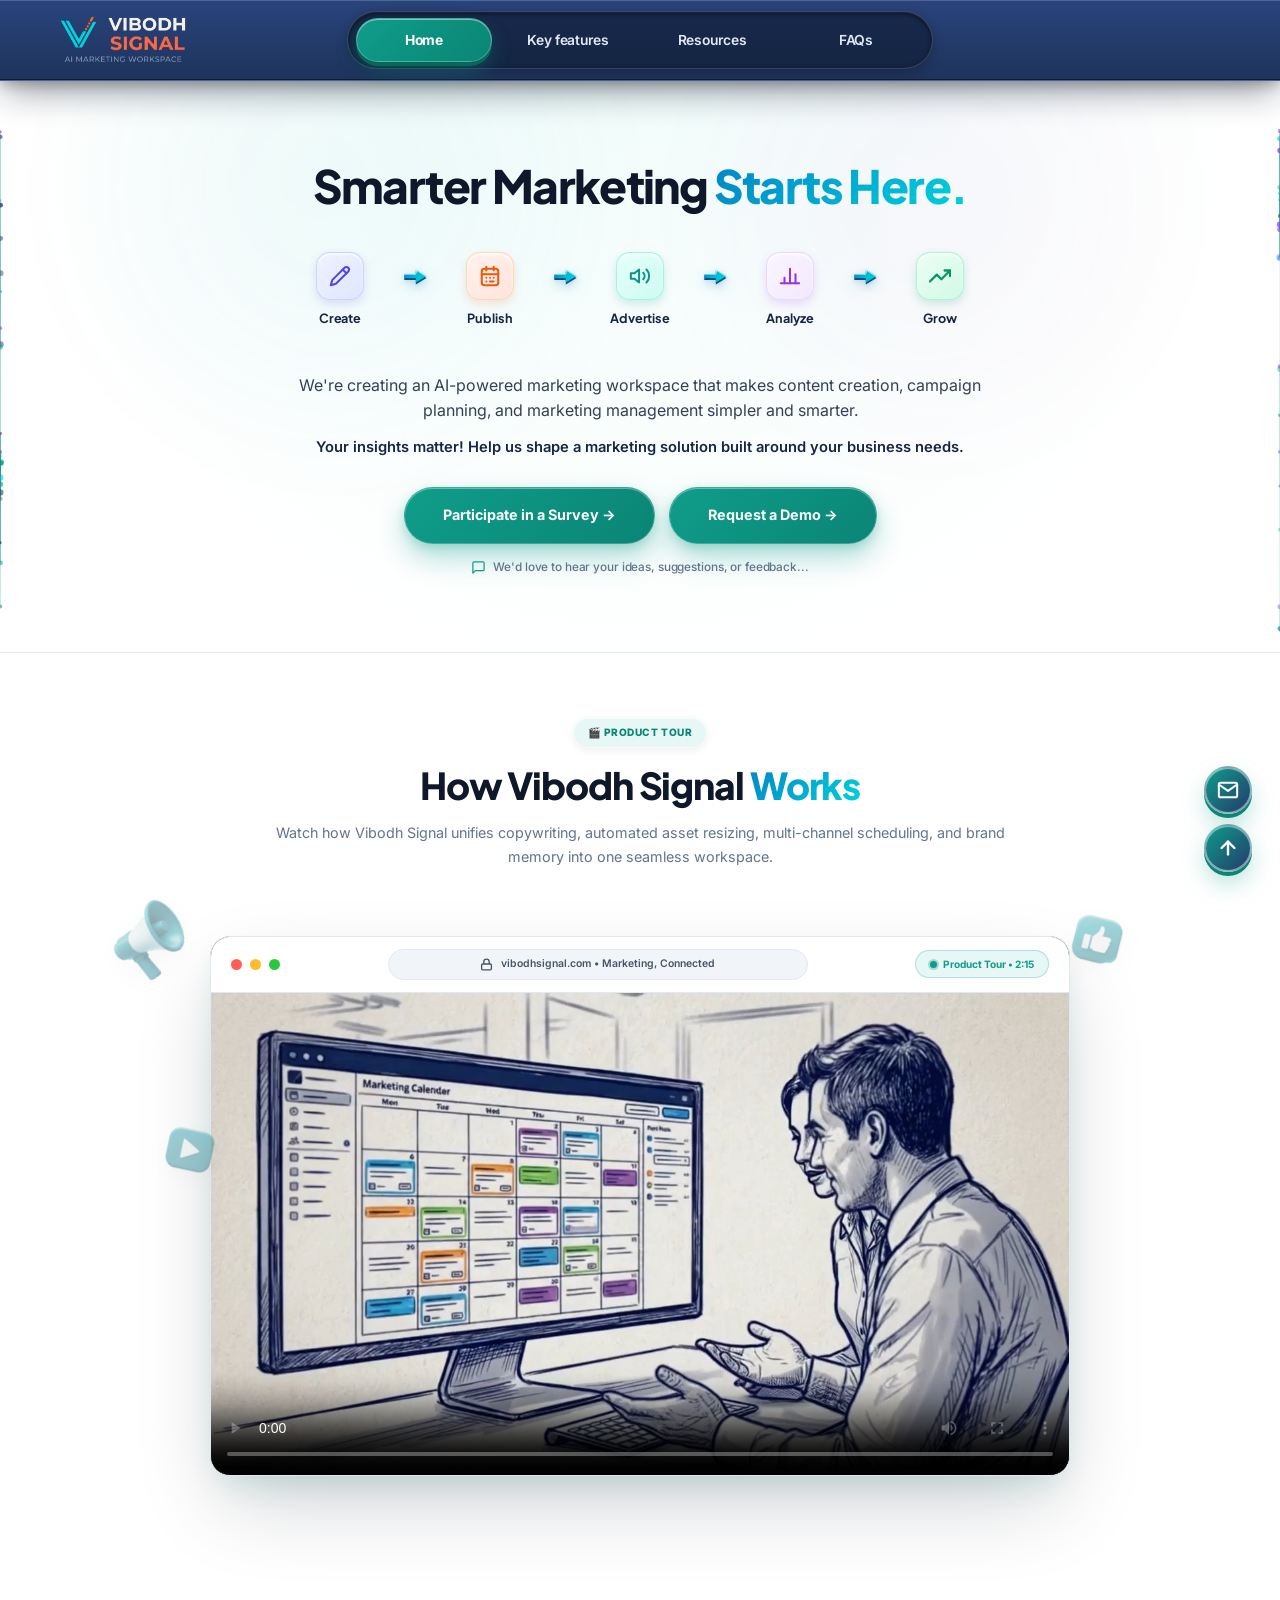
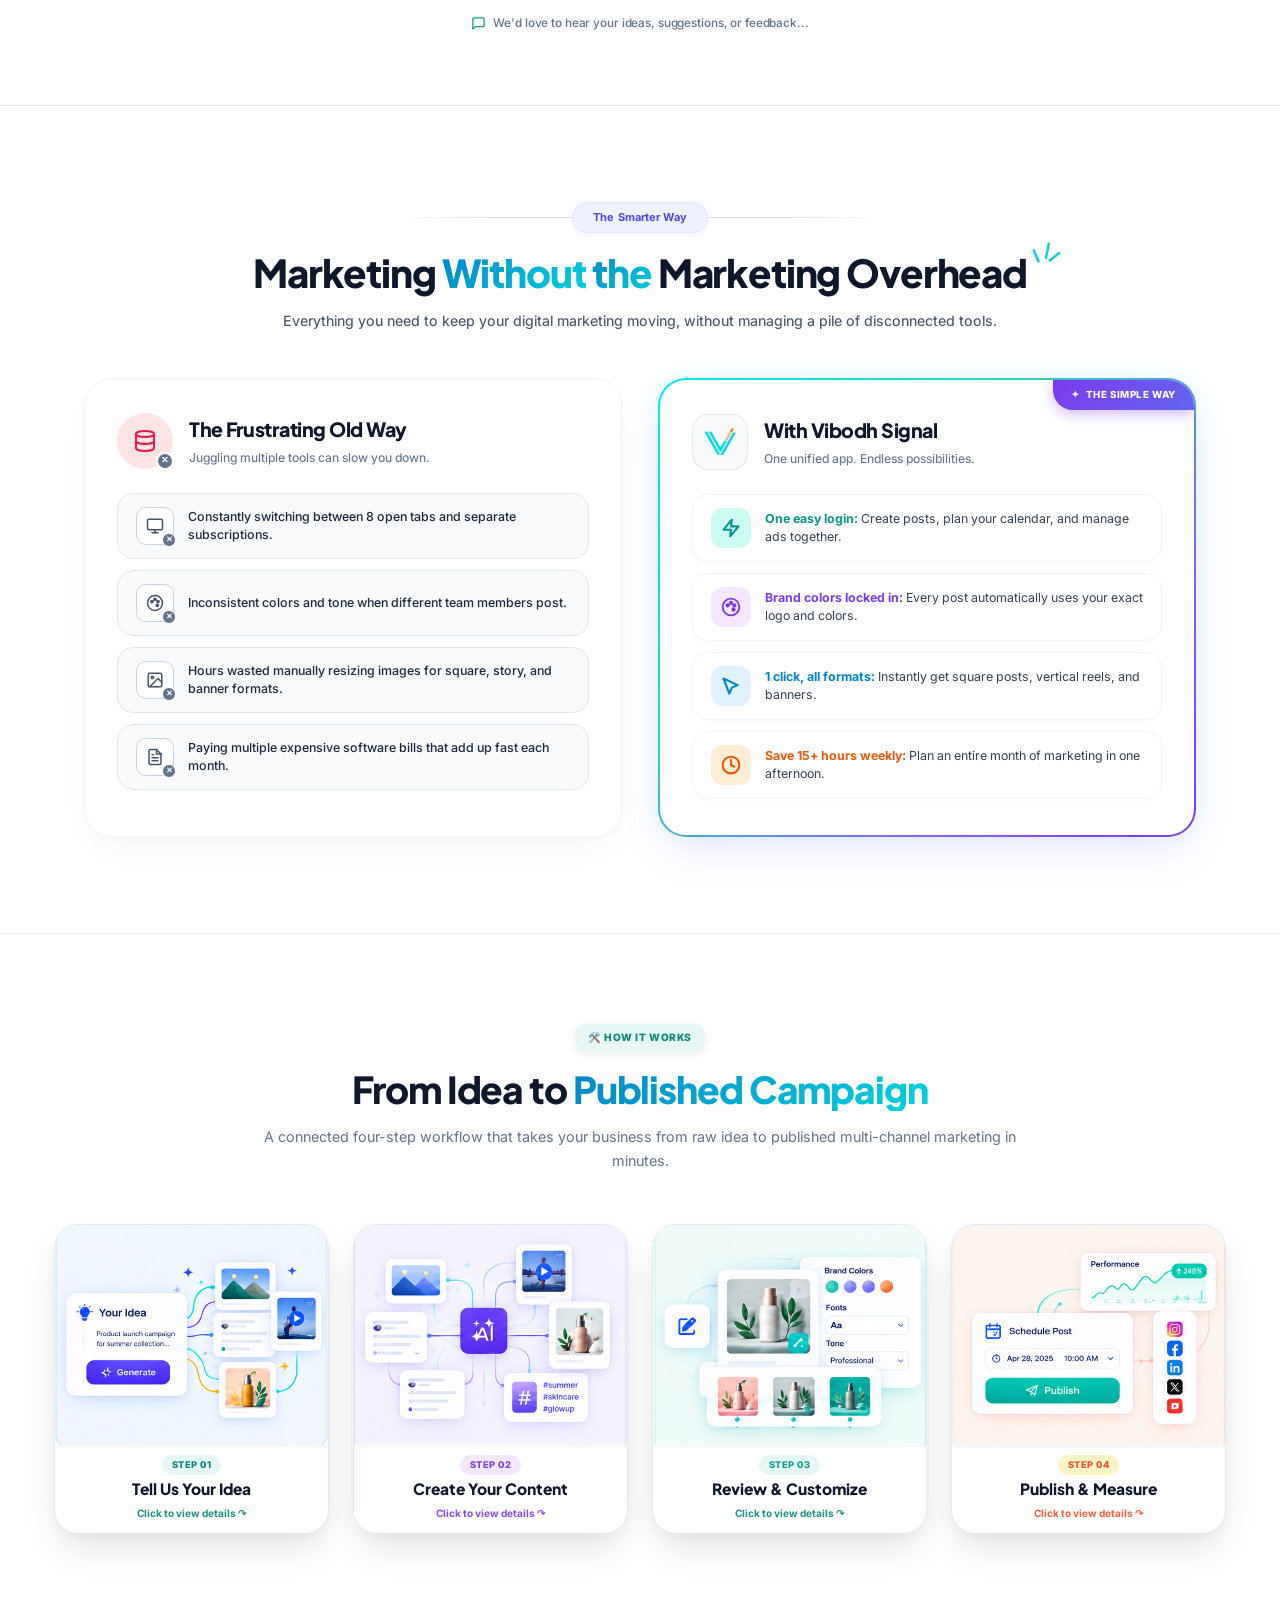
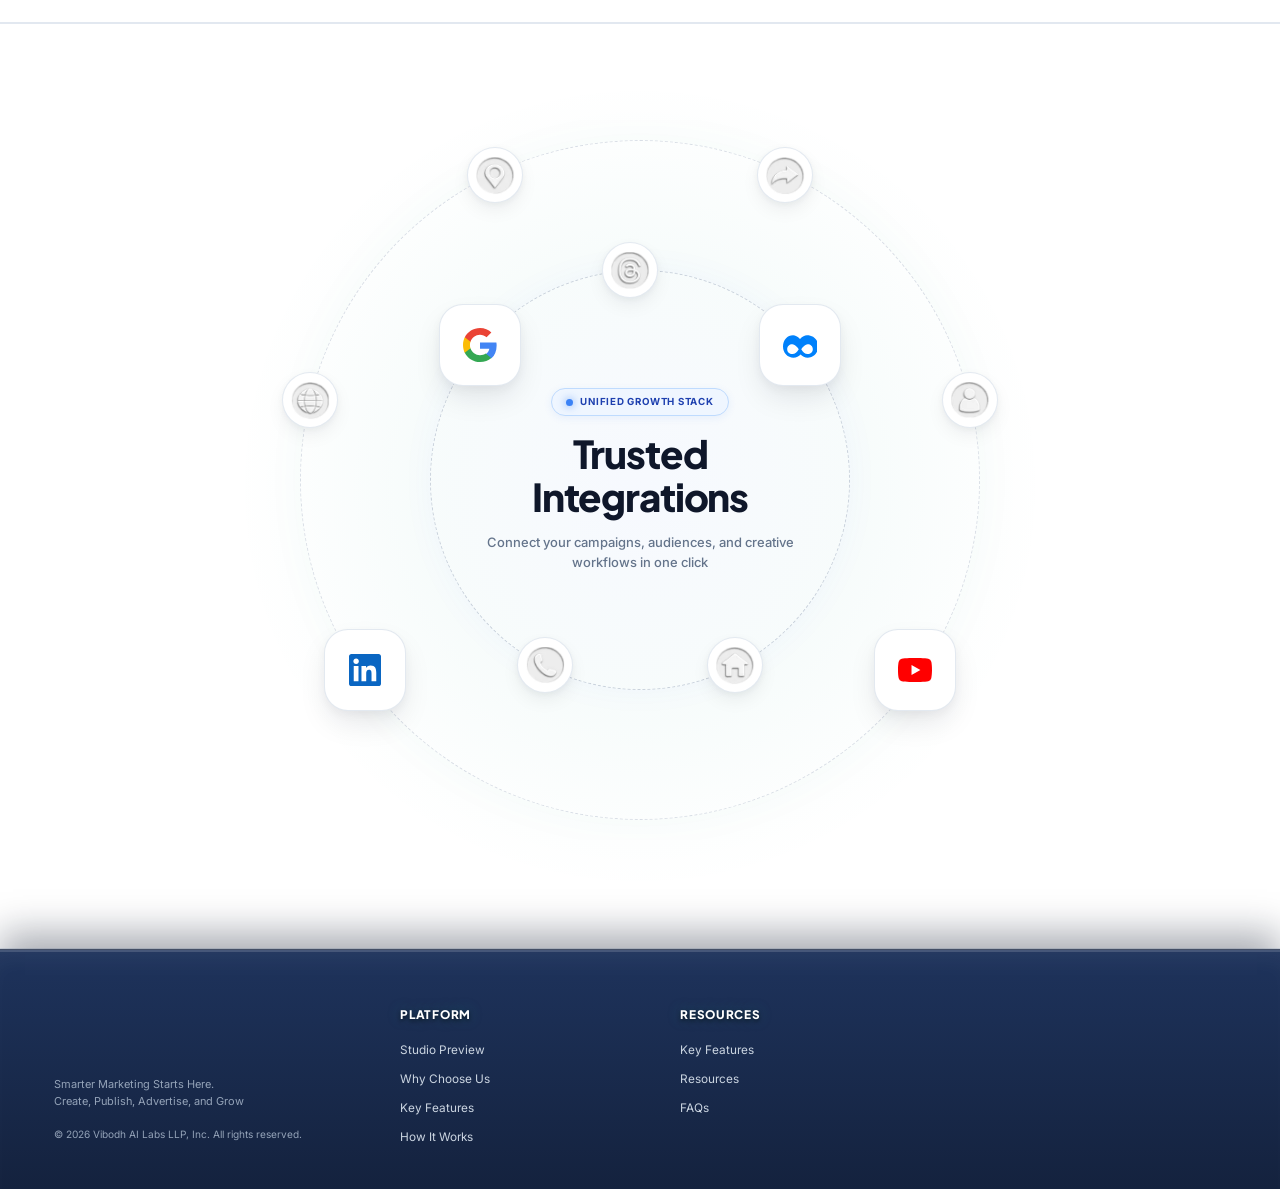
==== commit b3f75449: "chore: update survey and demo links" ====
--- a/index.html
+++ b/index.html
@@ -6727,10 +6727,10 @@
             <!-- Hero Action Buttons & Feedback Note -->
             <div class="hero-cta-group hero-feedback-group">
               <div class="hero-buttons-row">
-                <a href="https://docs.google.com/forms/d/e/1FAIpQLSeSDnNzFXmxwIoul1DAWHdbHF8qiNgPozYC2qLo68NpjvBkcg/viewform" target="_blank" rel="noopener noreferrer" class="btn btn-teal hero-feedback-btn btn-share-feedback">
+                <a href="https://docs.google.com/forms/d/e/1FAIpQLSdGs4D--qBIMvWLHe7KQ0JXc2Ml7aL-vz6umRmneytW5MKKAg/viewform" target="_blank" rel="noopener noreferrer" class="btn btn-teal hero-feedback-btn btn-share-feedback">
                   <span>Participate in a Survey &rarr;</span>
                 </a>
-                <a href="https://docs.google.com/forms/d/e/1FAIpQLSfRpd0DwPu1GlmkupyuI9_MpkWlNMU72xYHHrXT9ZMENht_FQ/viewform" target="_blank" rel="noopener noreferrer" class="btn btn-teal hero-feedback-btn btn-request-demo">
+                <a href="https://docs.google.com/forms/d/e/1FAIpQLScgvO-LMBp2rhsVVA4e2K_YmJzGsWMbjJwHREMAAgIazhcS8Q/viewform" target="_blank" rel="noopener noreferrer" class="btn btn-teal hero-feedback-btn btn-request-demo">
                   <span>Request a Demo &rarr;</span>
                 </a>
               </div>
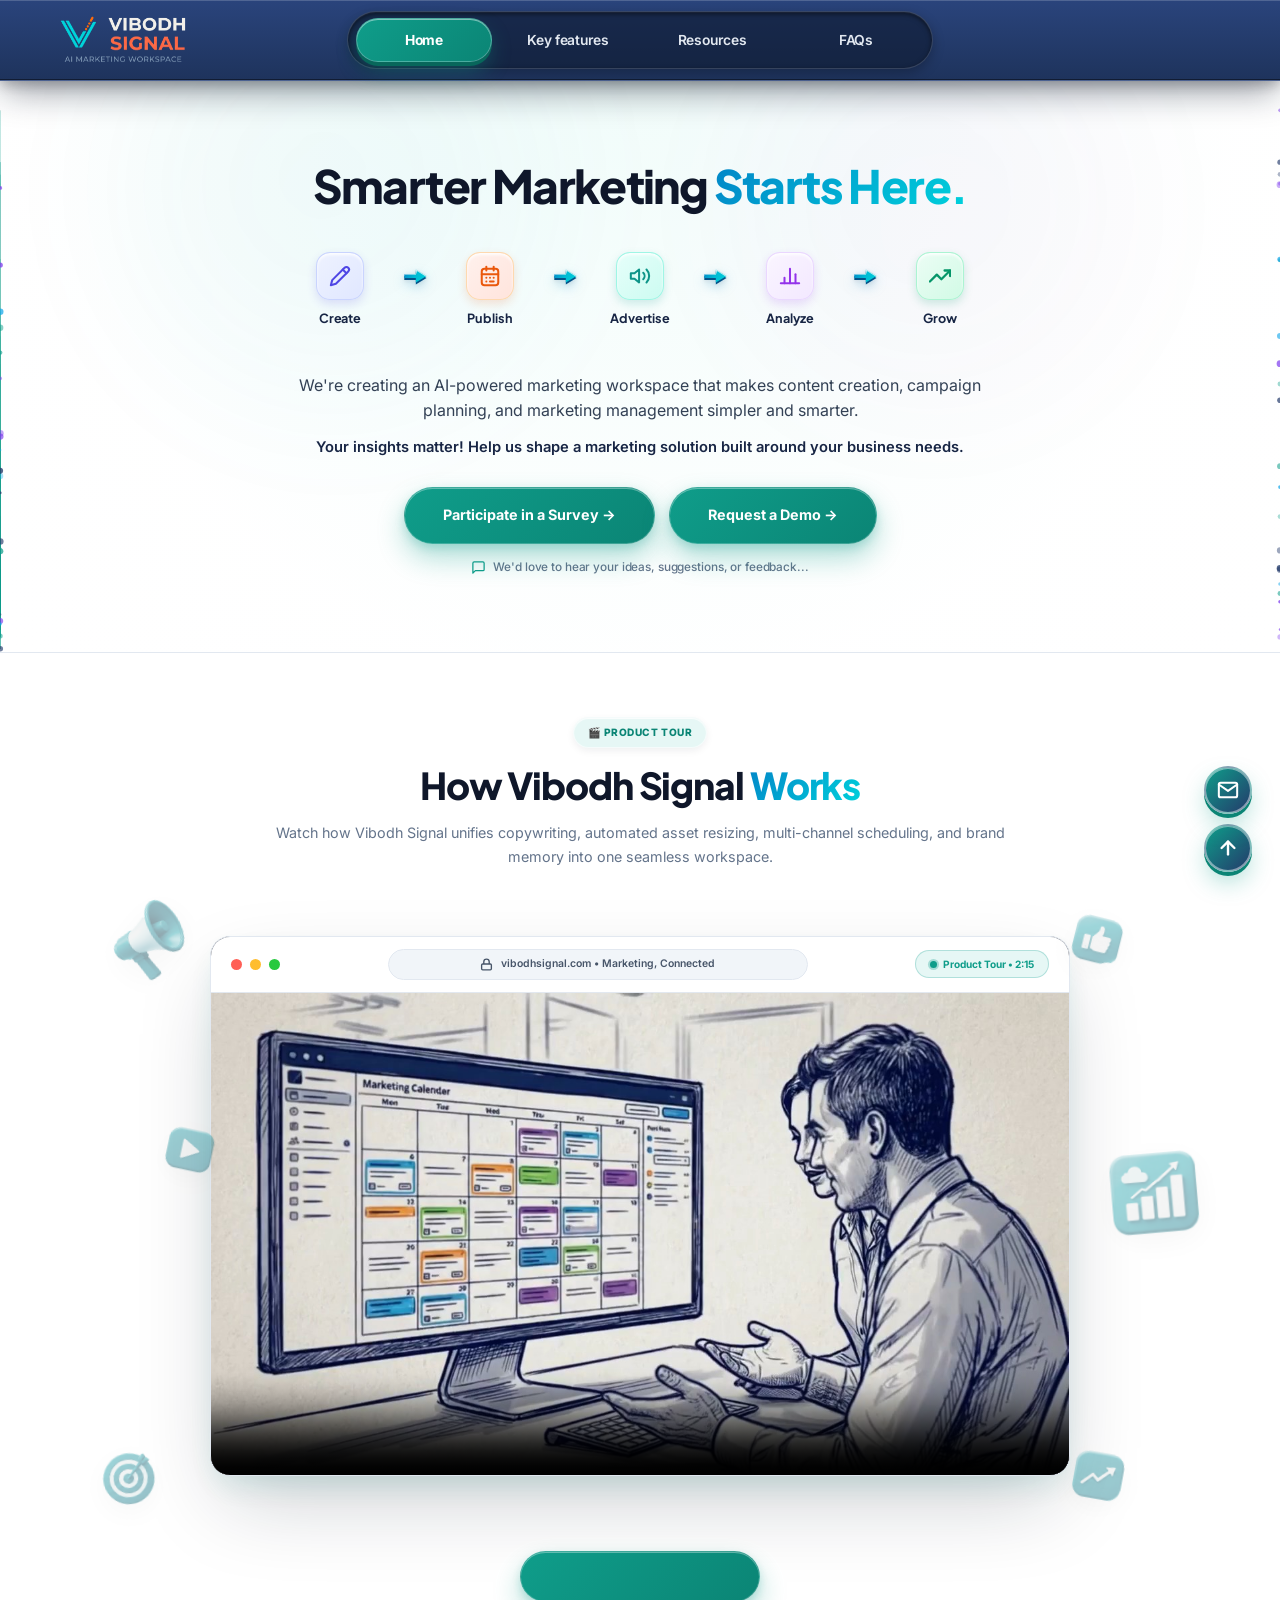
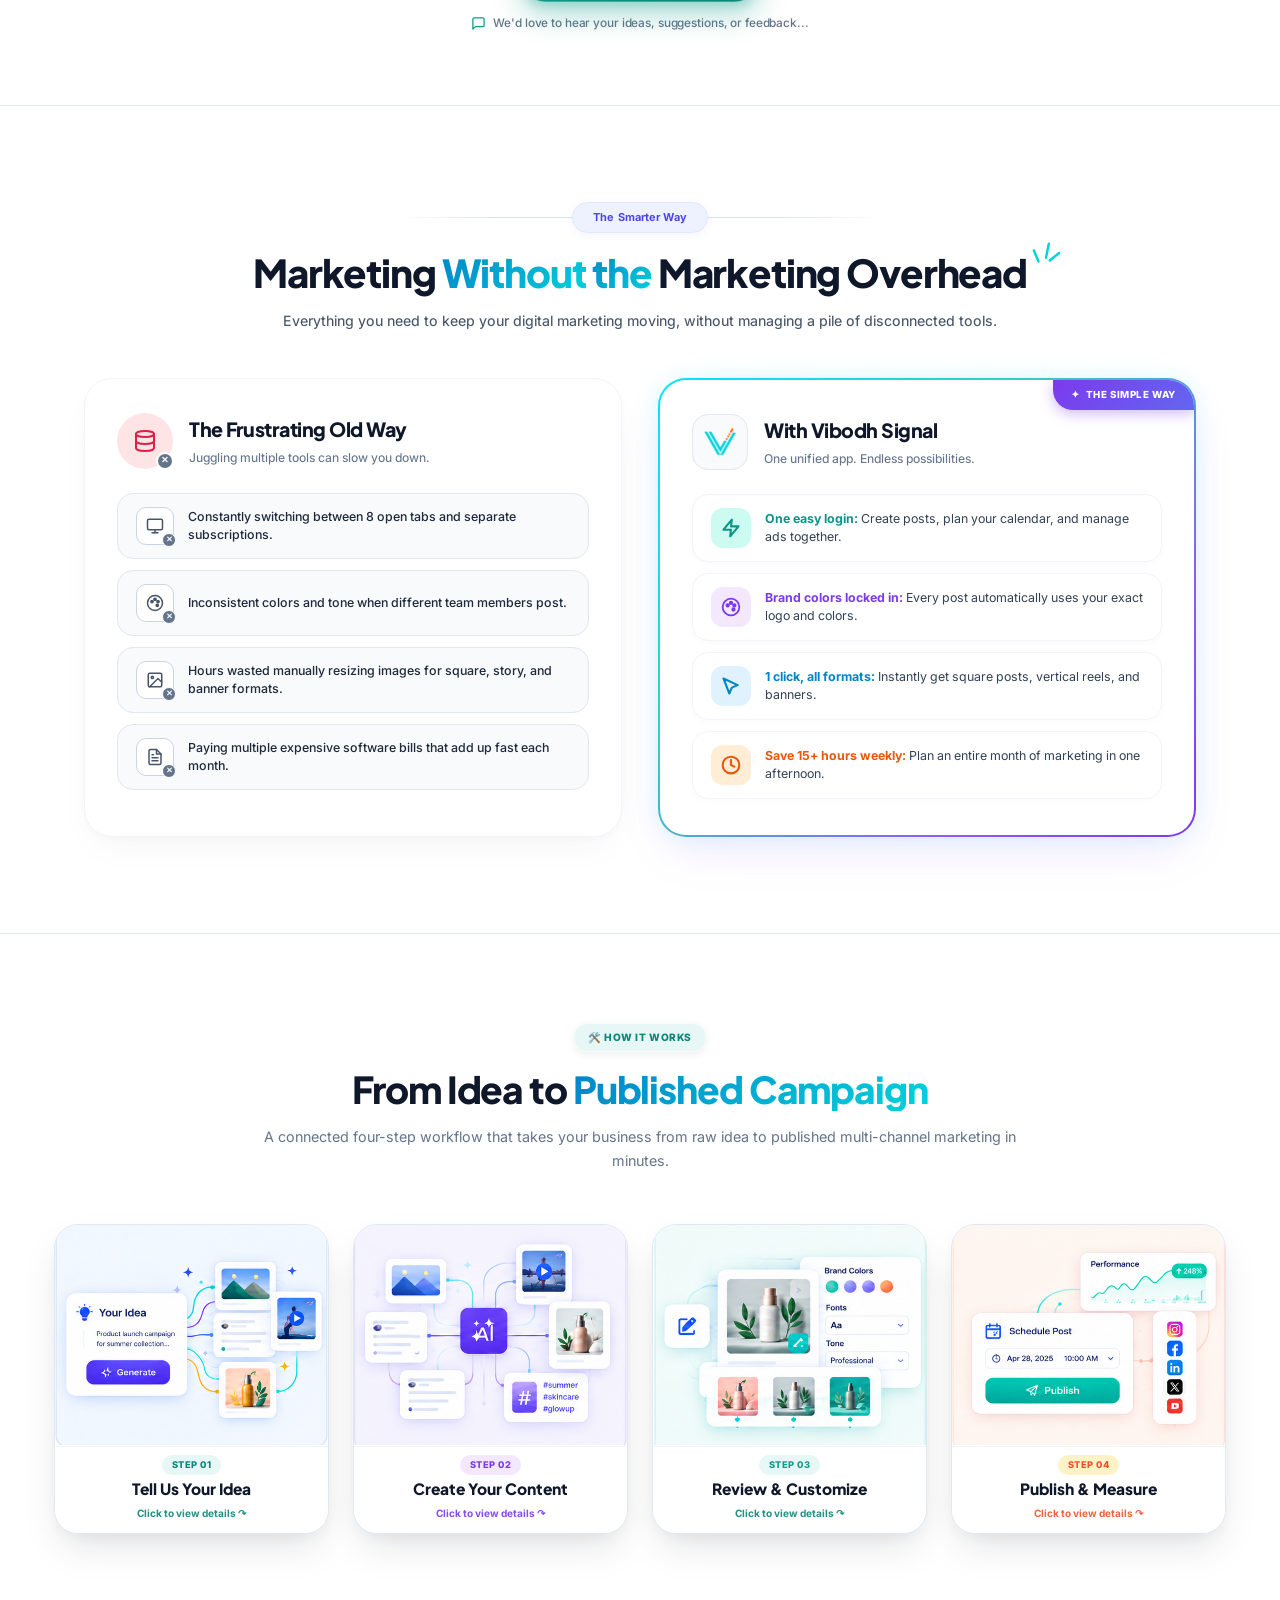
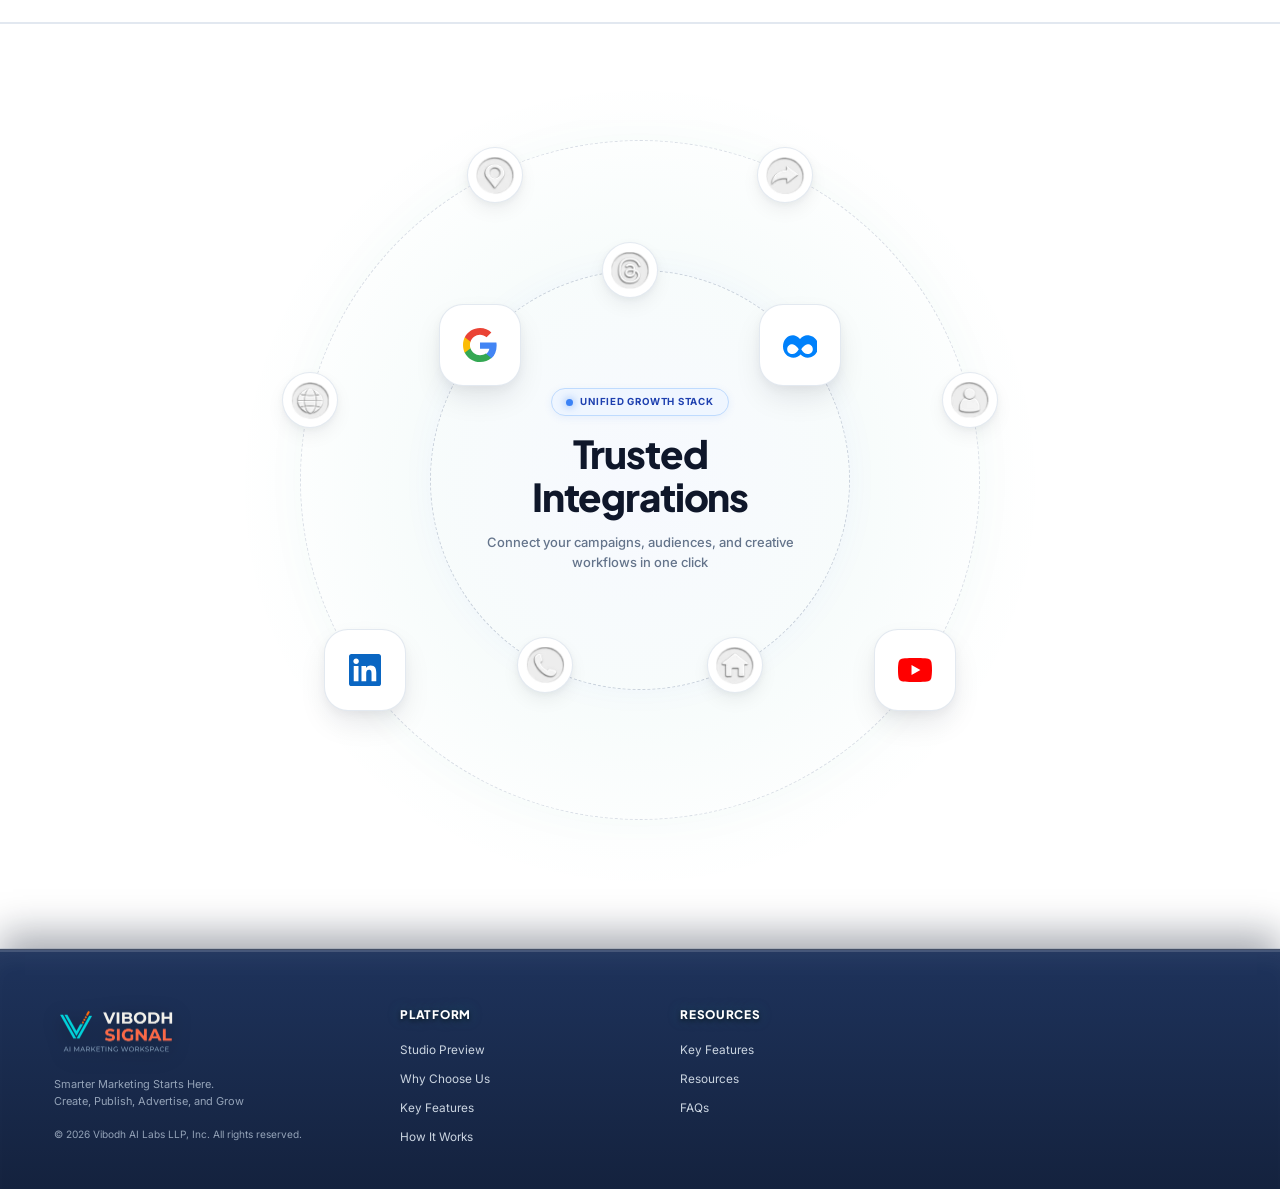
==== commit 9bddcb0f: "fix: handle feedback API errors safely" ====
--- a/index.html
+++ b/index.html
@@ -9150,7 +9150,9 @@
             headers: { 'Content-Type': 'application/json' },
             body: JSON.stringify({ email, thoughts })
           });
-          const payload = await response.json();
+          const payload = response.headers.get('content-type')?.includes('application/json')
+            ? await response.json()
+            : { error: 'The feedback service returned an unexpected response. Please try again.' };
           if (!response.ok) throw new Error(payload.error || 'We could not submit your thought.');
           const formBody = document.getElementById('thoughts-form-body');
           const successState = document.getElementById('thoughts-success-state');
@@ -9219,7 +9221,9 @@
               mobile: document.getElementById('pmf-mobile').value.trim()
             })
           });
-          const payload = await response.json();
+          const payload = response.headers.get('content-type')?.includes('application/json')
+            ? await response.json()
+            : { error: 'The feedback service returned an unexpected response. Please try again.' };
           if (!response.ok) throw new Error(payload.error || 'We could not save your feedback.');
           pmfForm.hidden = true;
           pmfSuccess.hidden = false;
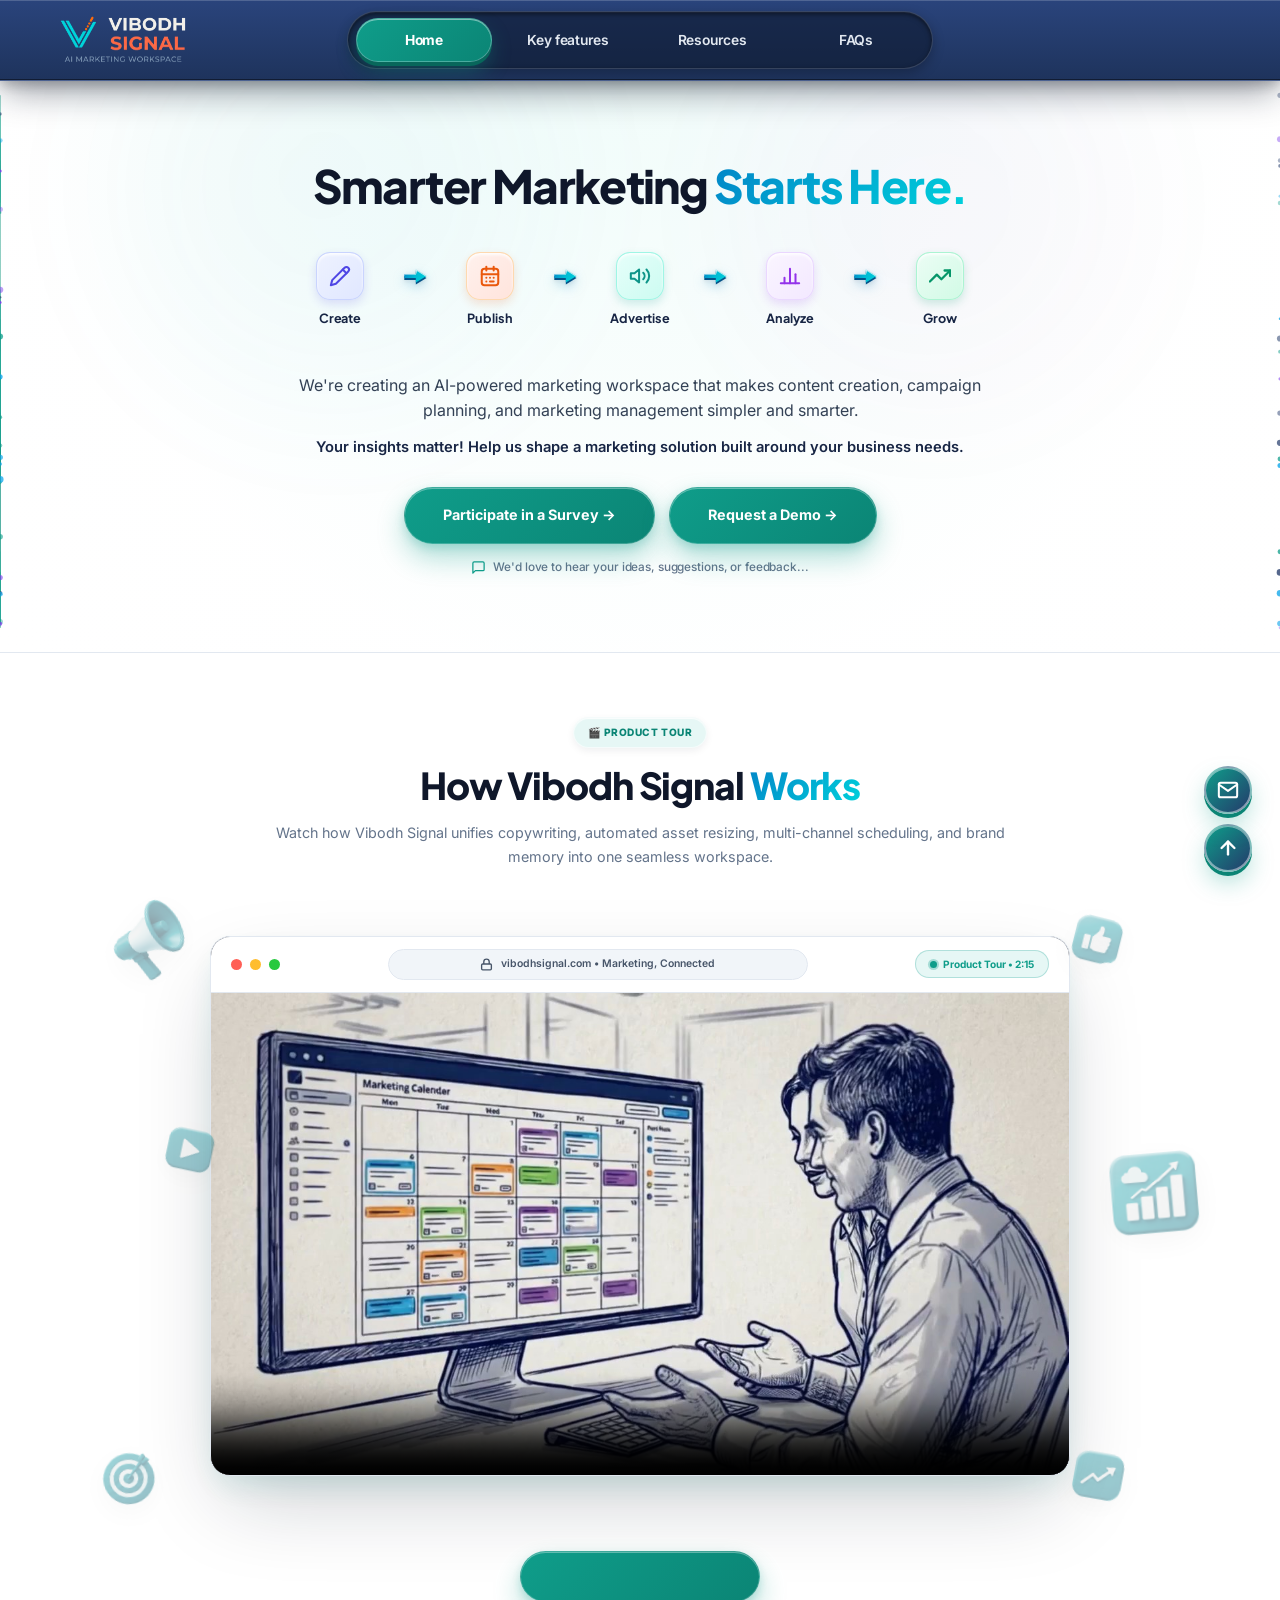
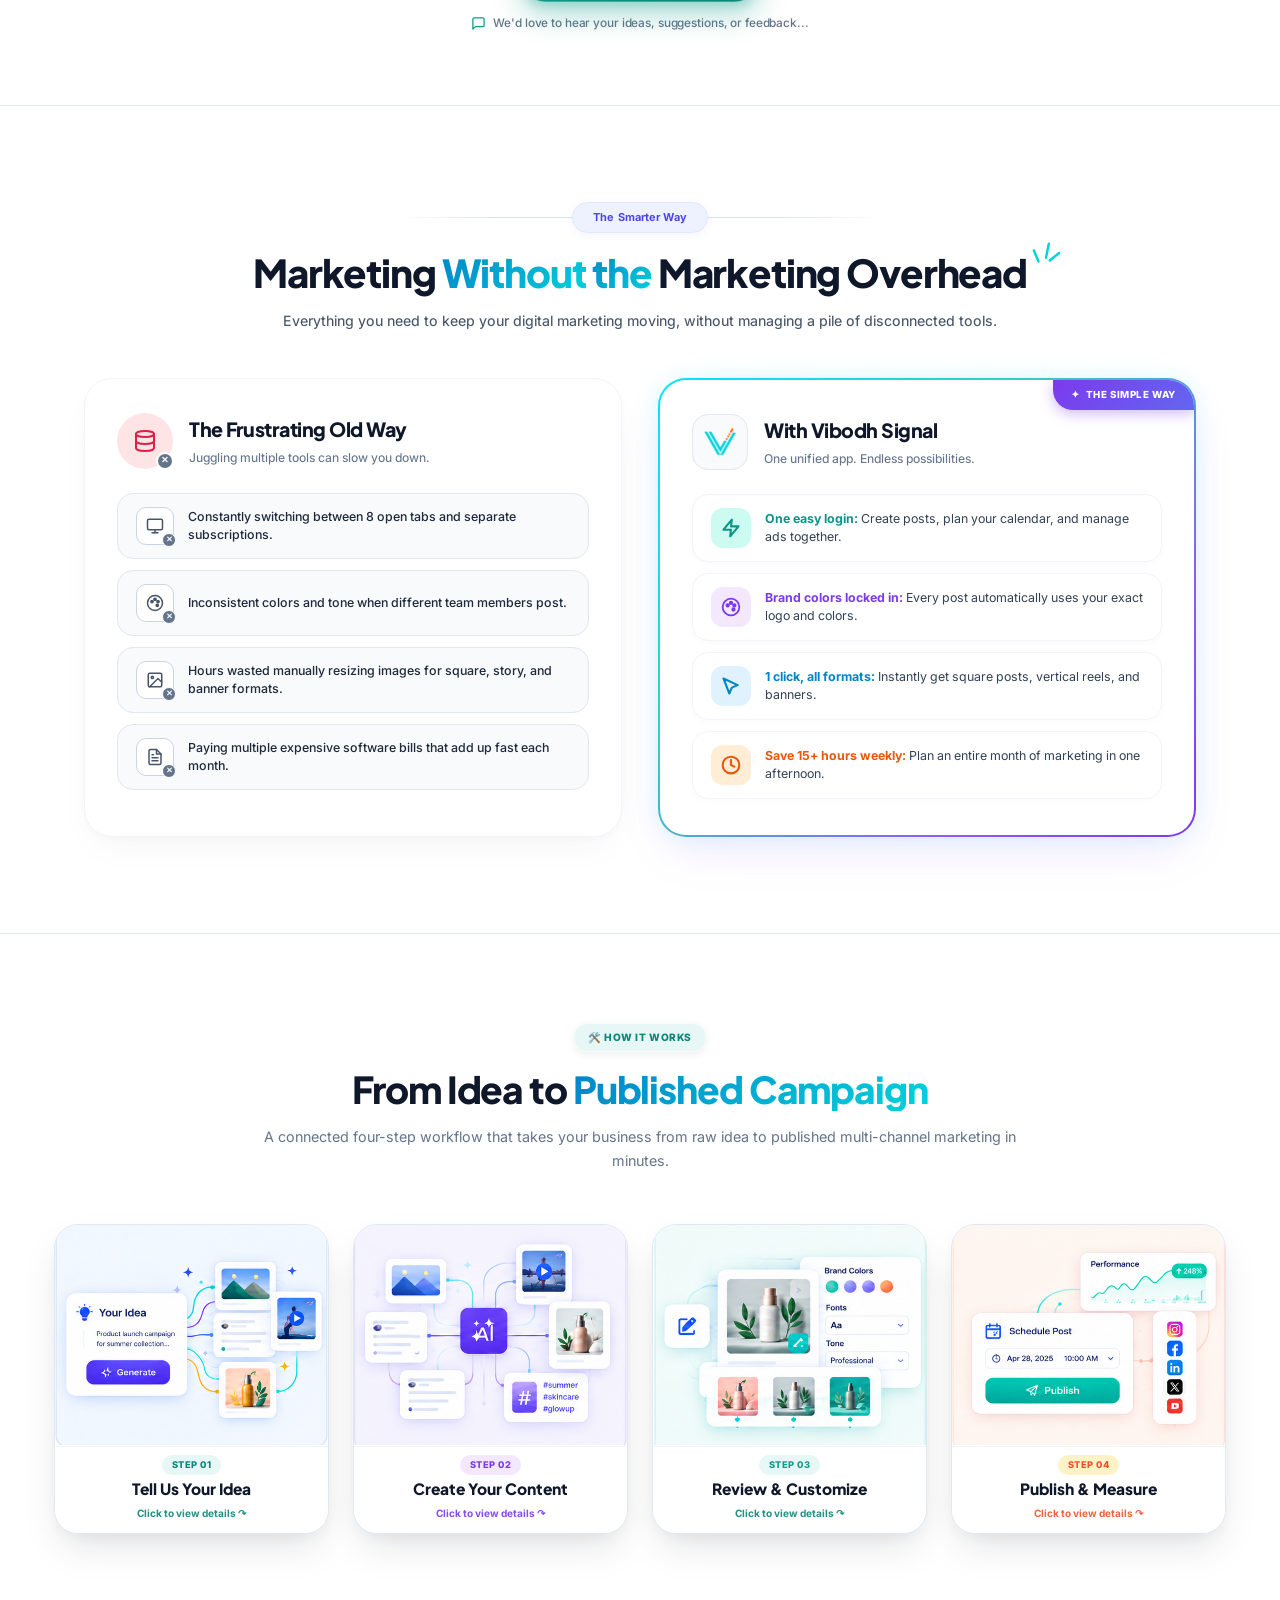
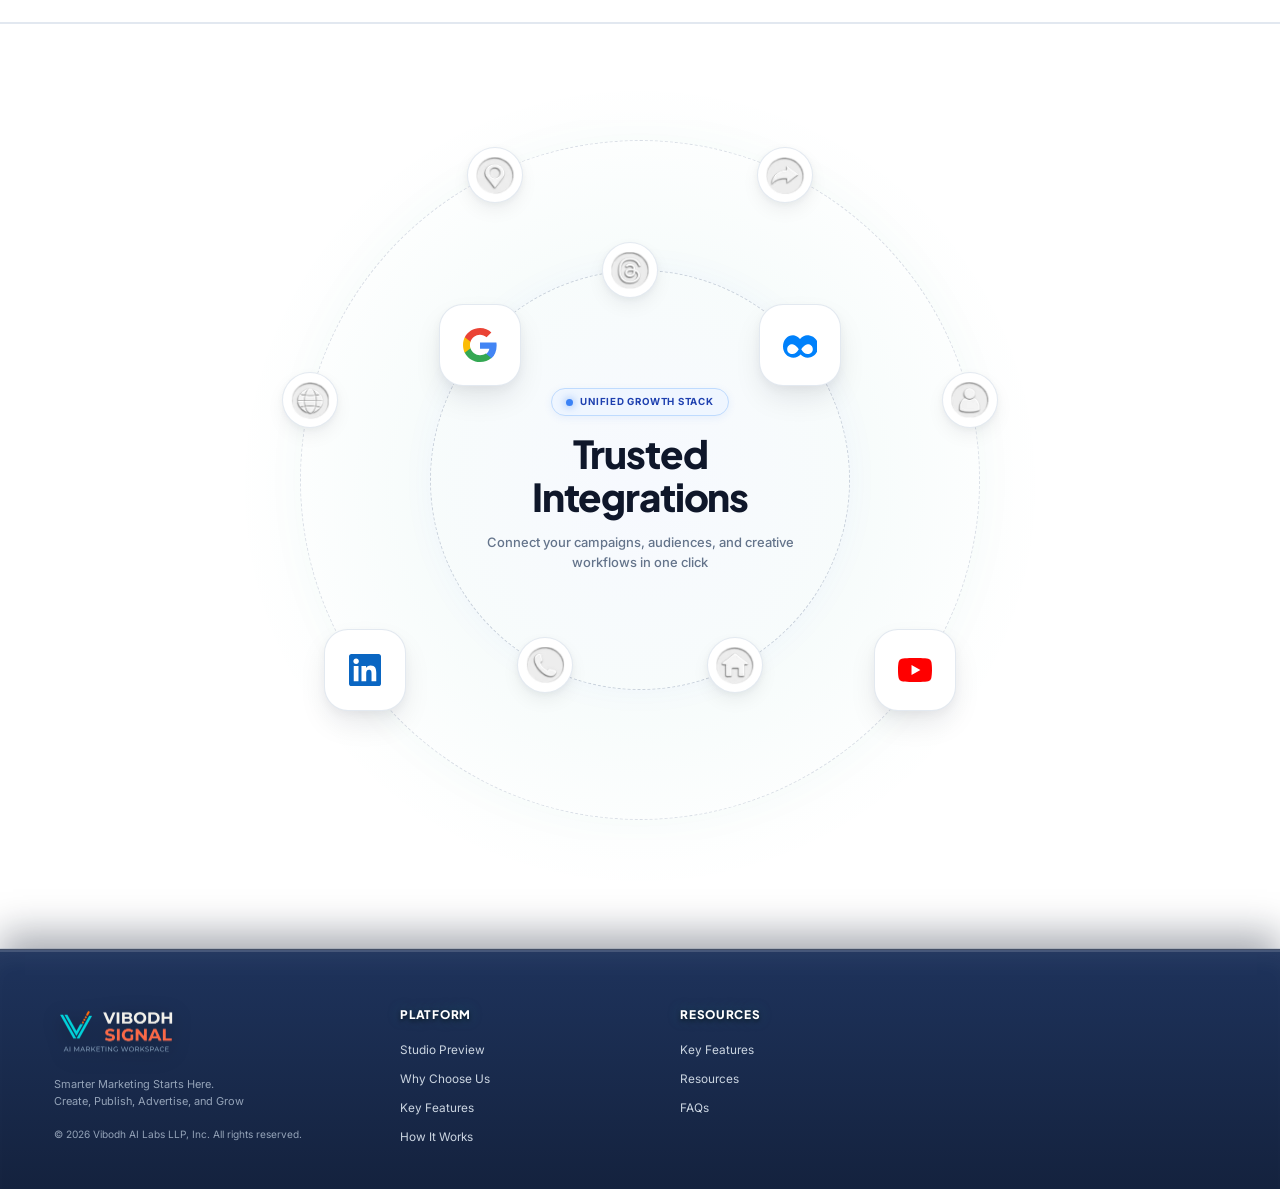
==== commit e4e43db4: "fix: link user avatar to http://localhost:3000/ instead of landing.html and add 302 redirect" ====
--- a/index.html
+++ b/index.html
@@ -6479,7 +6479,7 @@
     <div class="container">
       <nav class="navbar" aria-label="Main Navigation">
         <!-- Logo -->
-        <a href="landing.html#home" class="brand-logo" aria-label="Vibodh Signal Home"
+        <a href="/" class="brand-logo" aria-label="Vibodh Signal Home"
           onclick="switchLandingTab('home'); return false;">
           <img src="assets/vibodh-signal-logo.png" alt="Vibodh Signal" class="brand-logo-img">
           <div class="brand-by-vibodhai">By <span>VibodhAI</span></div>
@@ -8254,7 +8254,7 @@
       <div class="footer-grid">
         <!-- Brand Column -->
         <div class="footer-brand-col">
-          <a href="landing.html" style="text-decoration:none; margin-bottom: 12px; display:inline-block;">
+          <a href="/" style="text-decoration:none; margin-bottom: 12px; display:inline-block;">
             <img src="assets/vibodh-signal-logo.png" alt="Vibodh Signal" class="footer-brand-logo-img">
           </a>
           <p style="font-size:0.8125rem; color:#94A3B8; line-height:1.55;">
@@ -9150,9 +9150,7 @@
             headers: { 'Content-Type': 'application/json' },
             body: JSON.stringify({ email, thoughts })
           });
-          const payload = response.headers.get('content-type')?.includes('application/json')
-            ? await response.json()
-            : { error: 'The feedback service returned an unexpected response. Please try again.' };
+          const payload = await response.json();
           if (!response.ok) throw new Error(payload.error || 'We could not submit your thought.');
           const formBody = document.getElementById('thoughts-form-body');
           const successState = document.getElementById('thoughts-success-state');
@@ -9221,9 +9219,7 @@
               mobile: document.getElementById('pmf-mobile').value.trim()
             })
           });
-          const payload = response.headers.get('content-type')?.includes('application/json')
-            ? await response.json()
-            : { error: 'The feedback service returned an unexpected response. Please try again.' };
+          const payload = await response.json();
           if (!response.ok) throw new Error(payload.error || 'We could not save your feedback.');
           pmfForm.hidden = true;
           pmfSuccess.hidden = false;
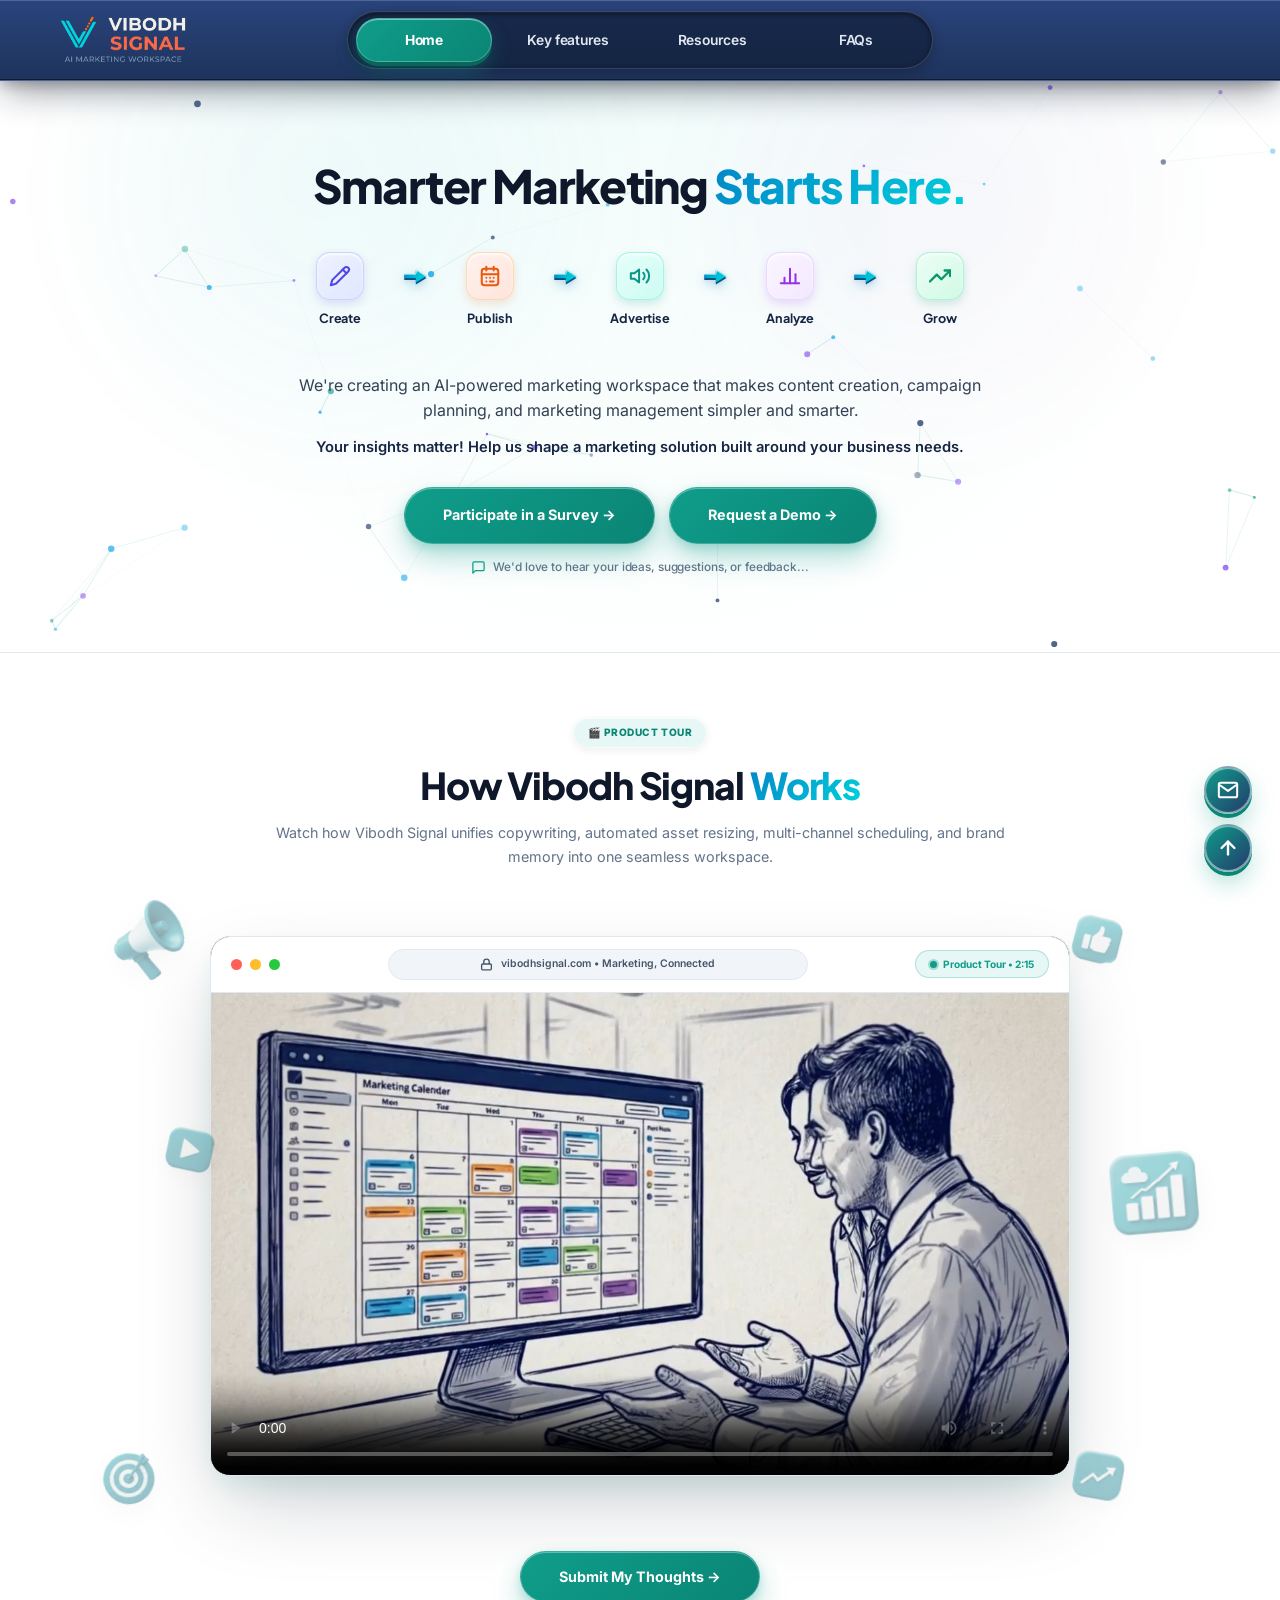
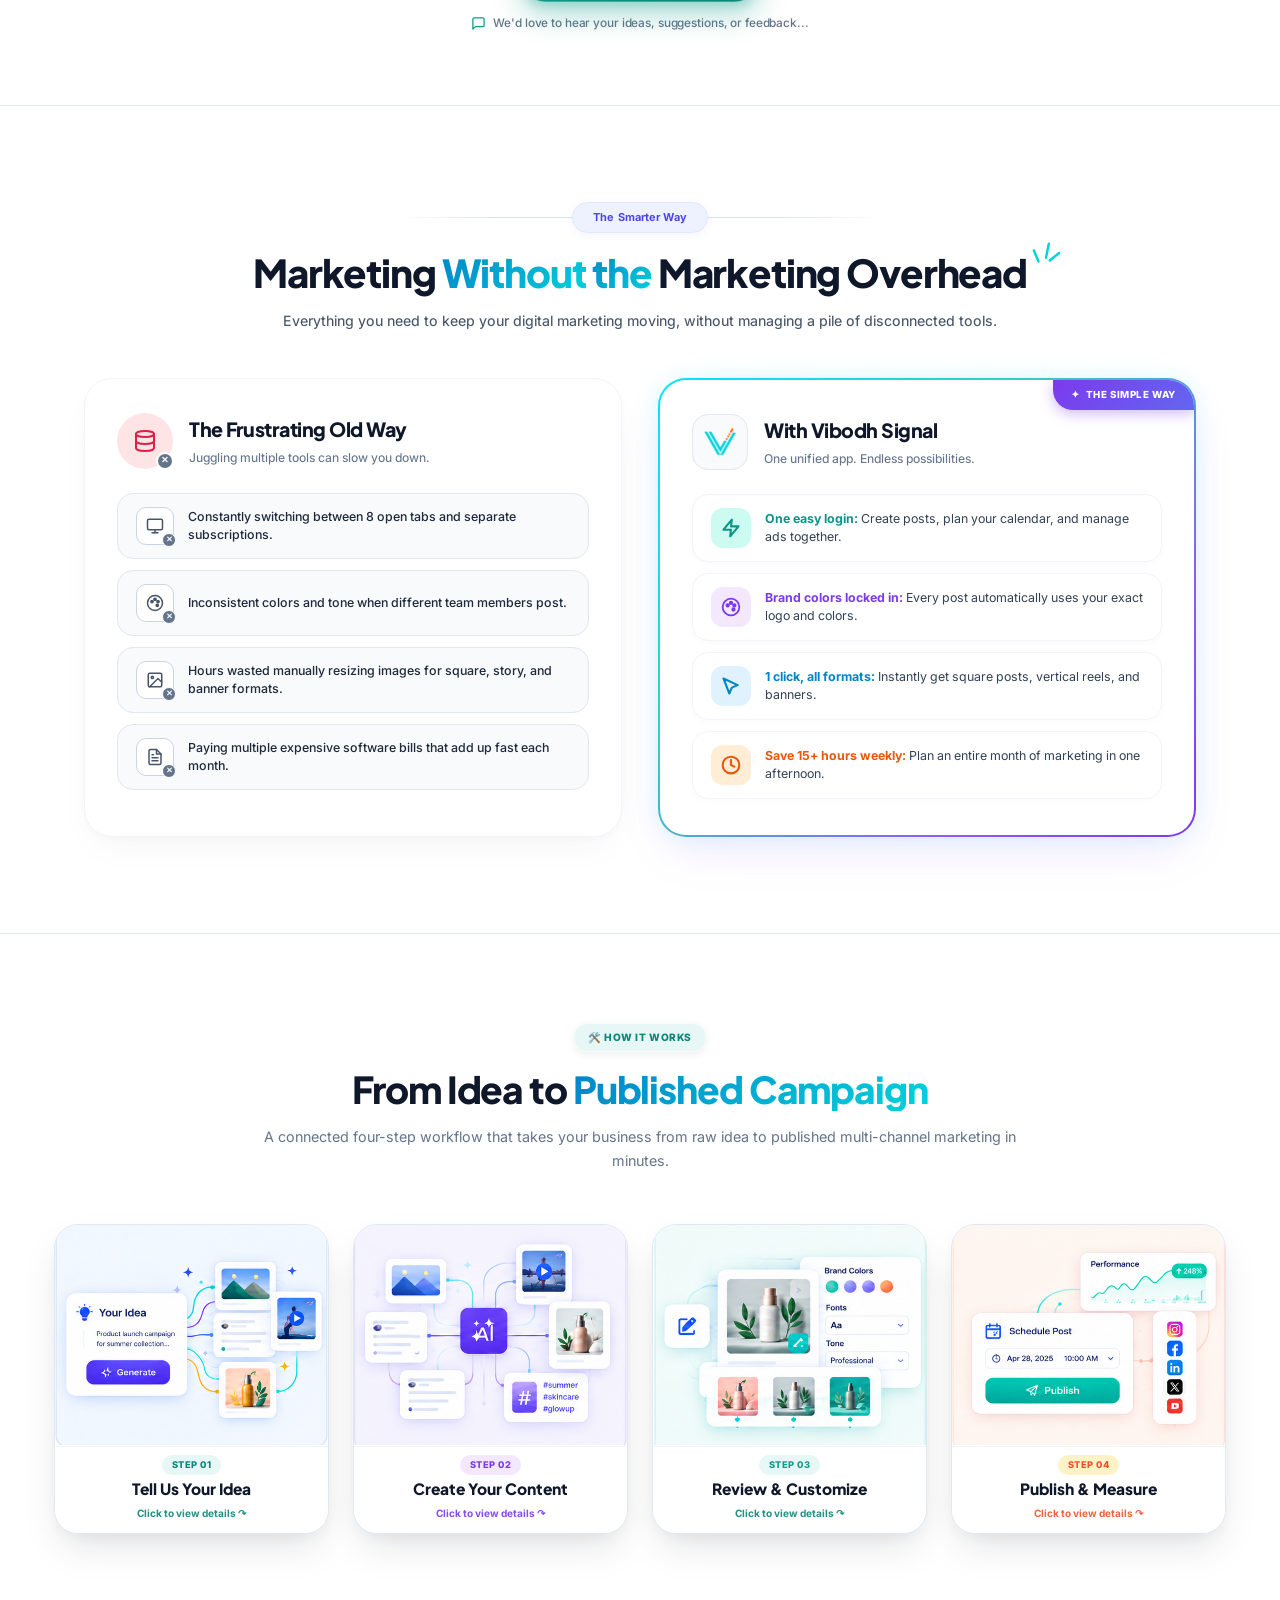
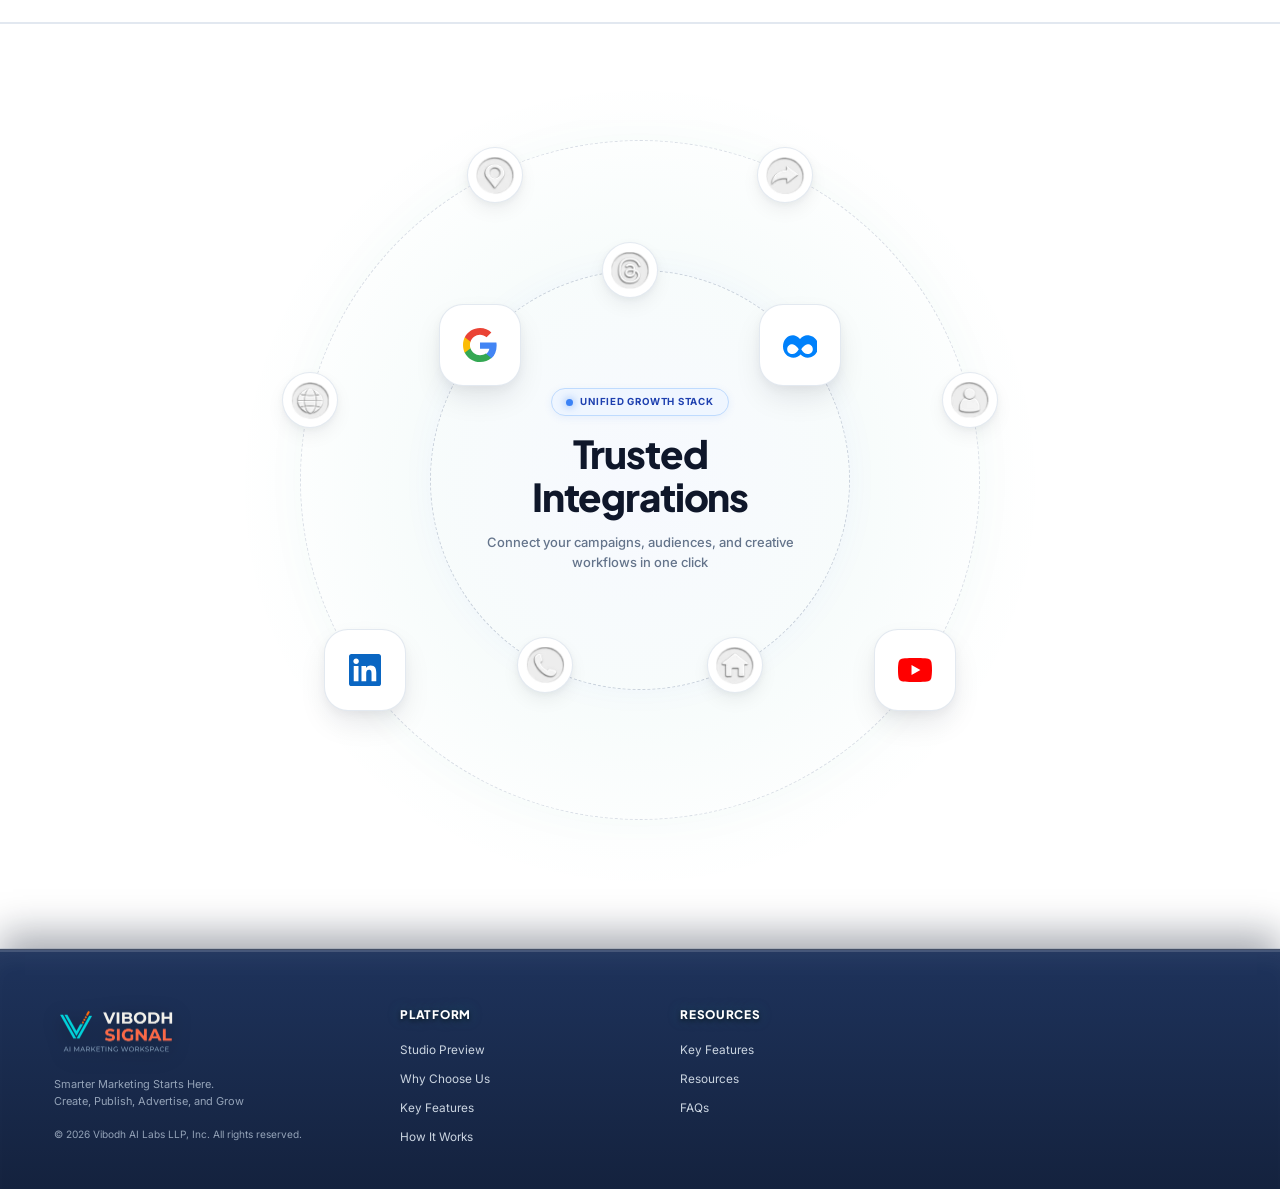
==== commit 3836e6d7: "Merge remote-tracking branch 'origin/main' into newmaster" ====
--- a/index.html
+++ b/index.html
@@ -9150,7 +9150,9 @@
             headers: { 'Content-Type': 'application/json' },
             body: JSON.stringify({ email, thoughts })
           });
-          const payload = await response.json();
+          const payload = response.headers.get('content-type')?.includes('application/json')
+            ? await response.json()
+            : { error: 'The feedback service returned an unexpected response. Please try again.' };
           if (!response.ok) throw new Error(payload.error || 'We could not submit your thought.');
           const formBody = document.getElementById('thoughts-form-body');
           const successState = document.getElementById('thoughts-success-state');
@@ -9219,7 +9221,9 @@
               mobile: document.getElementById('pmf-mobile').value.trim()
             })
           });
-          const payload = await response.json();
+          const payload = response.headers.get('content-type')?.includes('application/json')
+            ? await response.json()
+            : { error: 'The feedback service returned an unexpected response. Please try again.' };
           if (!response.ok) throw new Error(payload.error || 'We could not save your feedback.');
           pmfForm.hidden = true;
           pmfSuccess.hidden = false;
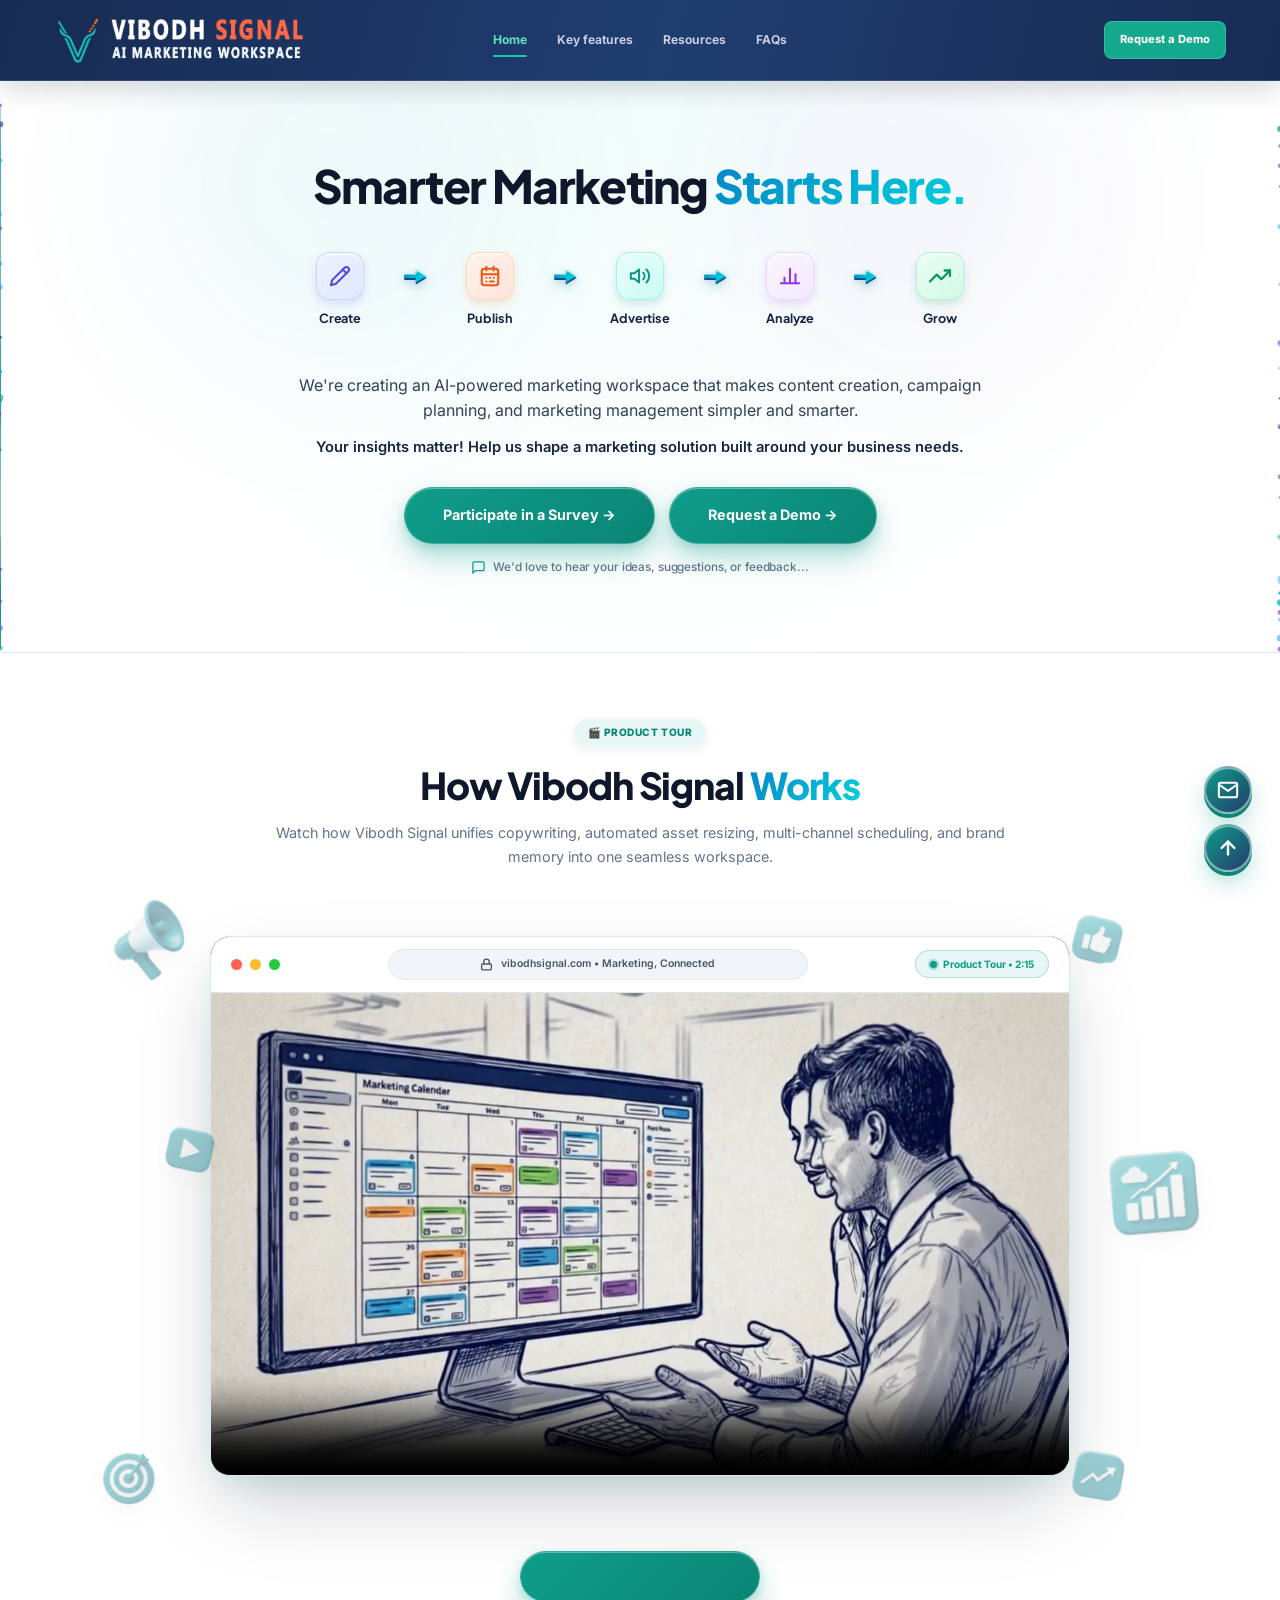
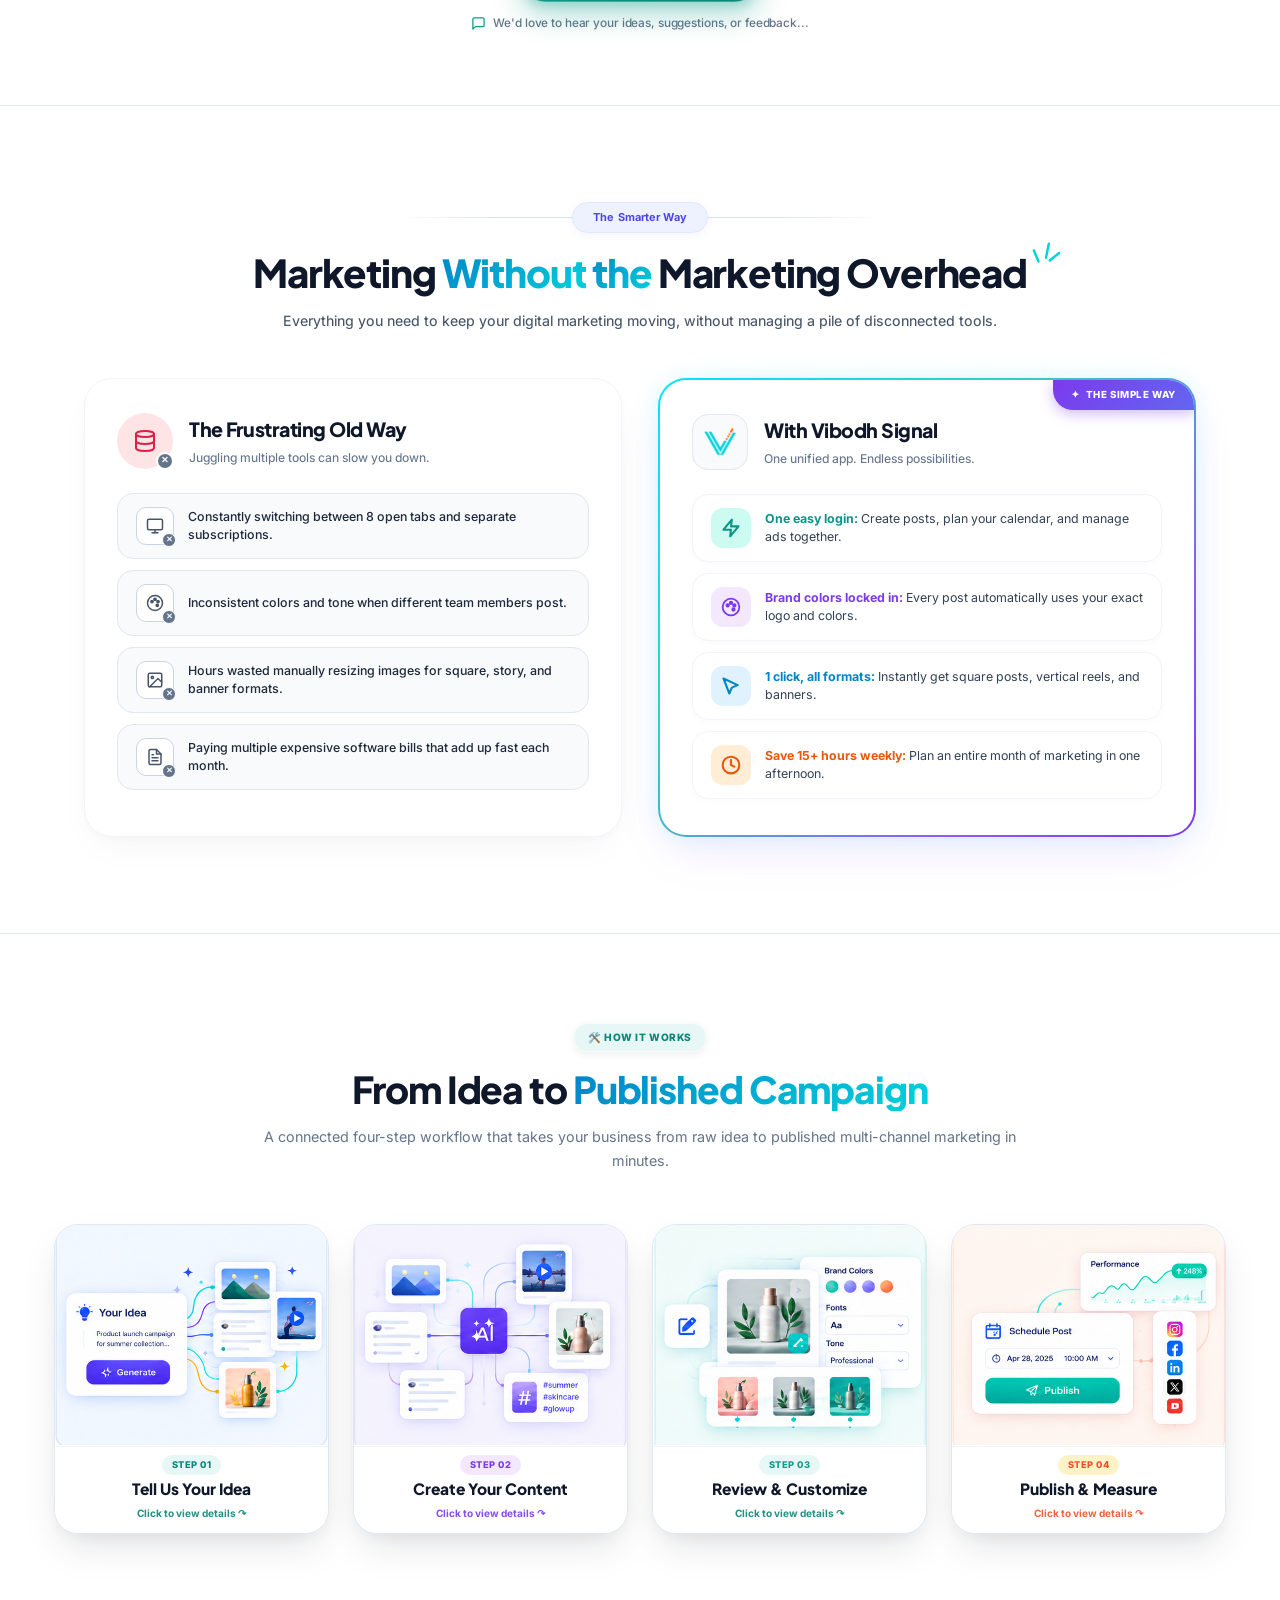
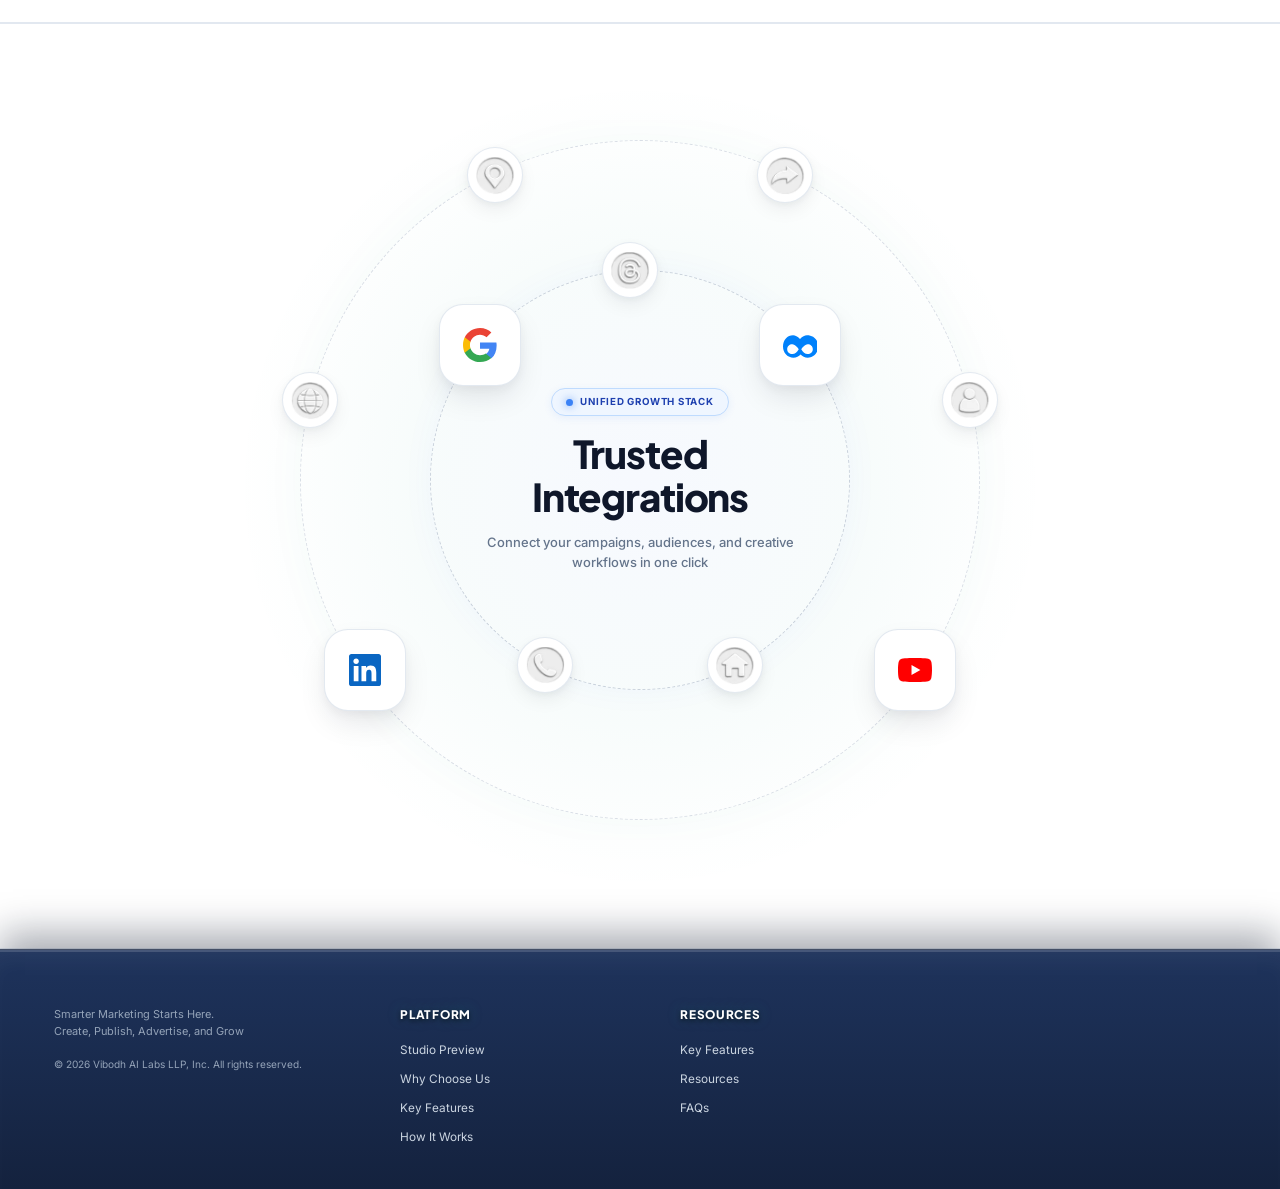
==== commit 629cc639: "refine: modernize landing navigation and branding" ====
--- a/index.html
+++ b/index.html
@@ -270,8 +270,28 @@
       transition: height 0.2s ease;
     }
 
-    .brand-logo {
+    .brand-identity {
       justify-self: start;
+      display: inline-flex;
+      align-items: center;
+      gap: 10px;
+      min-width: 0;
+      text-decoration: none;
+    }
+
+    .brand-symbol-img {
+      width: 56px;
+      height: 56px;
+      flex: 0 0 56px;
+      border-radius: 14px;
+      object-fit: cover;
+    }
+
+    .brand-wordmark-img {
+      width: 228px;
+      height: 64px;
+      object-fit: contain;
+      object-position: left center;
     }
 
     .nav-section-links {
@@ -378,7 +398,7 @@
       color: #FFFFFF !important;
       font-weight: 700 !important;
       border-radius: var(--radius-full);
-      box-shadow: 
+      box-shadow:
         0 4px 0 #08675B,
         0 10px 22px -3px rgba(15, 157, 138, 0.42),
         inset 0 1px 0 rgba(255, 255, 255, 0.45) !important;
@@ -2387,6 +2407,9 @@
         max-width: 190px;
       }
 
+      .brand-symbol-img { width: 46px; height: 46px; flex-basis: 46px; }
+      .brand-wordmark-img { width: 168px; height: 48px; }
+
       .navbar {
         display: flex;
         justify-content: space-between;
@@ -2827,7 +2850,7 @@
       overflow: hidden;
       max-width: 1140px;
       margin: 0 auto;
-      box-shadow: 
+      box-shadow:
         0 24px 60px -15px rgba(15, 23, 42, 0.08),
         0 0 0 1px rgba(226, 232, 240, 0.9);
     }
@@ -2983,7 +3006,7 @@
       display: flex;
       align-items: center;
       gap: 15px;
-      box-shadow: 
+      box-shadow:
         0 14px 30px -4px rgba(15, 23, 42, 0.09),
         0 2px 6px -1px rgba(15, 23, 42, 0.04),
         0 0 0 1px rgba(226, 232, 240, 0.95);
@@ -2993,7 +3016,7 @@
 
     .pricing-benefit-pill:hover {
       transform: translateY(-2px);
-      box-shadow: 
+      box-shadow:
         0 18px 36px -4px rgba(15, 23, 42, 0.12),
         0 4px 10px -1px rgba(15, 23, 42, 0.06),
         0 0 0 1px rgba(203, 213, 225, 1);
@@ -3504,7 +3527,7 @@
       }
     }
 
-    
+
 
     /* ═══════════════════════════════════════════════════════════
        FLOATING CONTACT US BUTTON (Outlook / reachus@vibodhai.com)
@@ -3525,7 +3548,7 @@
       justify-content: center !important;
       cursor: pointer !important;
       z-index: 999999 !important;
-      box-shadow: 
+      box-shadow:
         0 4px 0 #0B8575,
         0 12px 26px -4px rgba(15, 157, 138, 0.4),
         inset 0 1px 0 rgba(255, 255, 255, 0.45) !important;
@@ -3535,7 +3558,7 @@
 
     .contact-us-floating-btn:hover {
       transform: translateY(-3px) scale(1.06) translateZ(6px) !important;
-      box-shadow: 
+      box-shadow:
         0 7px 0 #0B8575,
         0 16px 32px -4px rgba(15, 157, 138, 0.5),
         inset 0 1px 0 rgba(255, 255, 255, 0.55) !important;
@@ -3546,7 +3569,7 @@
 
     .contact-us-floating-btn:active {
       transform: translateY(2px) scale(0.98) translateZ(0) !important;
-      box-shadow: 
+      box-shadow:
         0 1.5px 0 #0B8575,
         0 4px 10px rgba(15, 157, 138, 0.3) !important;
     }
@@ -3622,7 +3645,7 @@
       background: linear-gradient(135deg, #0F9D8A 0%, #0B8575 100%) !important;
       border-color: #0B8575 !important;
       color: #FFFFFF !important;
-      box-shadow: 
+      box-shadow:
         0 3px 0 #08675B,
         0 8px 20px -2px rgba(15, 157, 138, 0.4),
         inset 0 1px 0 rgba(255, 255, 255, 0.4) !important;
@@ -3876,7 +3899,7 @@
         font-size: 0.86rem;
       }
     }
-  
+
     /* ═══════════════════════════════════════════════════════════
        GLOBAL 3D PERSPECTIVE & SPATIAL DEPTH SYSTEM
     ═══════════════════════════════════════════════════════════ */
@@ -3929,7 +3952,7 @@
     .nav-cta-btn {
       position: relative;
       transform-style: preserve-3d;
-      box-shadow: 
+      box-shadow:
         0 4px 0 #0B8575,
         0 10px 22px -3px rgba(15, 157, 138, 0.4),
         inset 0 1px 0 rgba(255, 255, 255, 0.42) !important;
@@ -3939,7 +3962,7 @@
     .btn-brand-primary:hover,
     .nav-cta-btn:hover {
       transform: translateY(-2.5px) translateZ(4px) !important;
-      box-shadow: 
+      box-shadow:
         0 6px 0 #0B8575,
         0 14px 28px -4px rgba(15, 157, 138, 0.48),
         inset 0 1px 0 rgba(255, 255, 255, 0.55) !important;
@@ -3948,7 +3971,7 @@
     .btn-brand-primary:active,
     .nav-cta-btn:active {
       transform: translateY(2px) translateZ(0) !important;
-      box-shadow: 
+      box-shadow:
         0 1px 0 #0B8575,
         0 4px 10px rgba(15, 157, 138, 0.35),
         inset 0 1.5px 2px rgba(0, 0, 0, 0.22) !important;
@@ -3956,7 +3979,7 @@
 
     /* 3D Outline Buttons */
     .btn-outline {
-      box-shadow: 
+      box-shadow:
         0 3px 0 #E2E8F0,
         0 8px 18px -4px rgba(15, 23, 42, 0.08),
         inset 0 1px 0 rgba(255, 255, 255, 1) !important;
@@ -3965,14 +3988,14 @@
     .btn-outline:hover {
       transform: translateY(-2px) translateZ(4px) !important;
       border-color: #CBD5E1 !important;
-      box-shadow: 
+      box-shadow:
         0 5px 0 #CBD5E1,
         0 12px 24px -4px rgba(15, 23, 42, 0.12),
         inset 0 1px 0 rgba(255, 255, 255, 1) !important;
     }
     .btn-outline:active {
       transform: translateY(2px) translateZ(0) !important;
-      box-shadow: 
+      box-shadow:
         0 1px 0 #E2E8F0,
         0 3px 8px rgba(15, 23, 42, 0.08),
         inset 0 1px 2px rgba(15, 23, 42, 0.08) !important;
@@ -3981,7 +4004,7 @@
     /* 3D Floating Action Buttons (Back to Top) */
 
     .back-to-top-btn {
-      box-shadow: 
+      box-shadow:
         0 4px 0 #0B8575,
         0 12px 26px -4px rgba(15, 157, 138, 0.4),
         inset 0 1px 0 rgba(255, 255, 255, 0.45) !important;
@@ -3989,14 +4012,14 @@
     }
     .back-to-top-btn:hover {
       transform: translateY(-3px) scale(1.06) translateZ(6px) !important;
-      box-shadow: 
+      box-shadow:
         0 7px 0 #0B8575,
         0 16px 32px -4px rgba(15, 157, 138, 0.5),
         inset 0 1px 0 rgba(255, 255, 255, 0.55) !important;
     }
     .back-to-top-btn:active {
       transform: translateY(2px) scale(0.98) translateZ(0) !important;
-      box-shadow: 
+      box-shadow:
         0 1.5px 0 #0B8575,
         0 4px 10px rgba(15, 157, 138, 0.3) !important;
     }
@@ -4006,7 +4029,7 @@
     .badge-pill-status,
     .pricing-badge-popular,
     .hero-badge-pill {
-      box-shadow: 
+      box-shadow:
         0 3px 8px -1px rgba(15, 23, 42, 0.08),
         inset 0 1px 1px rgba(255, 255, 255, 0.85);
       border: 1px solid rgba(255, 255, 255, 0.6);
@@ -4037,7 +4060,7 @@
       top: 14%;
       right: 8%;
       background: radial-gradient(circle at 35% 35%, rgba(15, 157, 138, 0.35), rgba(15, 157, 138, 0.08) 60%, transparent 80%);
-      box-shadow: 
+      box-shadow:
         inset -12px -12px 24px rgba(15, 157, 138, 0.25),
         inset 8px 8px 18px rgba(255, 255, 255, 0.75),
         0 20px 40px rgba(15, 157, 138, 0.15);
@@ -4050,7 +4073,7 @@
       top: 55%;
       left: 6%;
       background: radial-gradient(circle at 35% 35%, rgba(124, 58, 237, 0.32), rgba(124, 58, 237, 0.06) 60%, transparent 80%);
-      box-shadow: 
+      box-shadow:
         inset -10px -10px 20px rgba(124, 58, 237, 0.22),
         inset 6px 6px 16px rgba(255, 255, 255, 0.7),
         0 18px 36px rgba(124, 58, 237, 0.12);
@@ -4063,7 +4086,7 @@
       bottom: 12%;
       right: 18%;
       background: radial-gradient(circle at 35% 35%, rgba(240, 81, 45, 0.28), rgba(240, 81, 45, 0.05) 60%, transparent 80%);
-      box-shadow: 
+      box-shadow:
         inset -8px -8px 16px rgba(240, 81, 45, 0.2),
         inset 5px 5px 12px rgba(255, 255, 255, 0.65),
         0 14px 28px rgba(240, 81, 45, 0.1);
@@ -4088,14 +4111,14 @@
 
     /* 3D Workstation Frame Depth */
     .studio-video-frame {
-      box-shadow: 
+      box-shadow:
         0 35px 85px -15px rgba(15, 23, 42, 0.22),
         0 14px 32px -8px rgba(15, 157, 138, 0.16),
         0 0 0 1.5px rgba(255, 255, 255, 0.95),
         inset 0 1px 1px rgba(255, 255, 255, 0.5) !important;
     }
     .studio-video-frame:hover {
-      box-shadow: 
+      box-shadow:
         0 45px 105px -18px rgba(15, 23, 42, 0.28),
         0 20px 44px -8px rgba(15, 157, 138, 0.26),
         0 0 0 1.5px rgba(15, 157, 138, 0.45),
@@ -4146,7 +4169,7 @@
 
     /* Floating Navigation 3D Sheen */
     .header-nav-wrap {
-      box-shadow: 
+      box-shadow:
         0 14px 34px -6px rgba(15, 23, 42, 0.08),
         0 4px 12px -2px rgba(15, 23, 42, 0.04),
         inset 0 1px 0 rgba(255, 255, 255, 0.9) !important;
@@ -4171,7 +4194,7 @@
       }
     }
 
-  
+
     /* ═══════════════════════════════════════════════════════════
        NAVBAR RESOURCES DROPDOWN MENU (Vibodh Signal White Theme)
     ═══════════════════════════════════════════════════════════ */
@@ -4209,7 +4232,7 @@
       border: 1.5px solid #E2E8F0 !important;
       border-radius: 20px !important;
       padding: 10px !important;
-      box-shadow: 
+      box-shadow:
         0 24px 50px -10px rgba(15, 23, 42, 0.16),
         0 8px 24px -4px rgba(15, 157, 138, 0.12),
         0 0 0 1px rgba(226, 232, 240, 0.8),
@@ -4448,7 +4471,7 @@
     .resource-switch-btn.is-active {
       background: linear-gradient(135deg, #0F9D8A 0%, #0B8575 100%) !important;
       color: #FFFFFF !important;
-      box-shadow: 
+      box-shadow:
         0 4px 0 #08675B,
         0 10px 22px -3px rgba(15, 157, 138, 0.42),
         inset 0 1px 0 rgba(255, 255, 255, 0.45) !important;
@@ -4467,7 +4490,7 @@
       border: 1.5px solid #E2E8F0;
       border-radius: 24px;
       padding: 56px 64px;
-      box-shadow: 
+      box-shadow:
         0 20px 48px -12px rgba(15, 23, 42, 0.08),
         0 1px 3px rgba(15, 23, 42, 0.04),
         inset 0 1px 0 rgba(255, 255, 255, 0.9);
@@ -5304,7 +5327,7 @@
       }
     }
 
-  
+
     /* ==========================================================================
        HERO WORKSPACE 3D WORKFLOW SEQUENCE & FEEDBACK CTA (Vibodh Signal Theme)
        ========================================================================== */
@@ -5538,7 +5561,7 @@
       border: 1.5px solid rgba(226, 232, 240, 0.95);
       border-radius: 28px;
       padding: 40px 46px;
-      box-shadow: 
+      box-shadow:
         0 30px 70px -15px rgba(15, 23, 42, 0.35),
         0 0 0 1px rgba(15, 157, 138, 0.15),
         inset 0 1px 0 rgba(255, 255, 255, 0.95);
@@ -5775,7 +5798,7 @@
       background: linear-gradient(135deg, #0F9D8A 0%, #0B8575 100%) !important;
       color: #FFFFFF !important;
       text-decoration: none !important;
-      box-shadow: 
+      box-shadow:
         0 14px 28px rgba(15, 157, 138, 0.32),
         0 4px 10px rgba(15, 157, 138, 0.2),
         inset 0 1px 0 rgba(255, 255, 255, 0.35) !important;
@@ -5785,7 +5808,7 @@
 
     .hero-feedback-btn:hover {
       transform: translateY(-3px) scale(1.025) !important;
-      box-shadow: 
+      box-shadow:
         0 20px 36px rgba(15, 157, 138, 0.42),
         0 6px 14px rgba(15, 157, 138, 0.25),
         inset 0 1px 0 rgba(255, 255, 255, 0.45) !important;
@@ -5920,7 +5943,7 @@
       }
     }
 
-  
+
     /* Mobile Header & Title Responsive Polish */
     @media (min-width: 769px) {
       .hero-title-break {
@@ -5943,16 +5966,18 @@
       .brand-by-vibodhai {
         font-size: 0.65rem !important;
       }
-    }
-  
-  
+      .brand-symbol-img { width: 42px; height: 42px; flex-basis: 42px; }
+      .brand-wordmark-img { width: 132px; height: 38px; }
+    }
+
+
     /* ═══════════════════════════════════════════════════════════
        3D ENHANCED SITE HEADER & SITE FOOTER
     ═══════════════════════════════════════════════════════════ */
     .site-header {
       background: linear-gradient(180deg, #2A447C 0%, #1E335C 100%) !important;
       border-bottom: 1px solid rgba(255, 255, 255, 0.16) !important;
-      box-shadow: 
+      box-shadow:
         inset 0 1px 0 rgba(255, 255, 255, 0.18),
         inset 0 -1px 0 rgba(0, 0, 0, 0.45),
         0 14px 34px -4px rgba(10, 18, 38, 0.42),
@@ -5972,7 +5997,7 @@
     .nav-section-links {
       background: rgba(14, 25, 48, 0.6) !important;
       border: 1px solid rgba(255, 255, 255, 0.14) !important;
-      box-shadow: 
+      box-shadow:
         inset 0 2px 5px rgba(0, 0, 0, 0.55),
         inset 0 1px 0 rgba(255, 255, 255, 0.08),
         0 4px 12px rgba(0, 0, 0, 0.25) !important;
@@ -5985,7 +6010,7 @@
     .nav-anchor-link:hover,
     .nav-anchor-link.active {
       transform: translateY(-1px) translateZ(2px);
-      box-shadow: 
+      box-shadow:
         0 3px 8px rgba(0, 0, 0, 0.35),
         inset 0 1px 0 rgba(255, 255, 255, 0.25) !important;
     }
@@ -5993,7 +6018,7 @@
     .site-footer {
       background: linear-gradient(180deg, #1E335C 0%, #14223E 100%) !important;
       border-top: 1px solid rgba(255, 255, 255, 0.2) !important;
-      box-shadow: 
+      box-shadow:
         inset 0 2px 0 rgba(255, 255, 255, 0.15),
         inset 0 18px 24px -10px rgba(255, 255, 255, 0.05),
         0 -16px 36px rgba(10, 18, 38, 0.35) !important;
@@ -6467,7 +6492,269 @@
     .resource-reference-card .btn { position:relative; z-index:1; width:max-content; margin-top:22px; }
     .resource-library-note { max-width:820px; margin:32px auto 0; padding:17px 20px; border-left:3px solid var(--teal); border-radius:0 12px 12px 0; background:#f5fbfa; color:#506784; font-size:.92rem; line-height:1.55; }
     @media(max-width:700px) { .resource-library { padding:58px 0 64px; } .resource-library-grid { grid-template-columns:1fr; gap:18px; } .resource-reference-card { min-height:auto; padding:25px; border-radius:19px; } .resource-reference-card h2 { font-size:1.38rem; } .resource-library-header { text-align:left; margin-bottom:28px; } .resource-library-header .section-pill-badge { margin-left:0; } .resource-library-header p { margin-left:0; } .resource-reference-card .btn { width:100%; justify-content:center; } }
-  </style>
+
+    /* Premium SaaS navbar refinement */
+    .site-header {
+      background: linear-gradient(105deg, #172B52 0%, #203D70 52%, #172B52 100%) !important;
+      border-bottom: 1px solid rgba(255, 255, 255, 0.12) !important;
+      box-shadow: 0 1px 0 rgba(255, 255, 255, 0.06), 0 8px 24px rgba(11, 24, 48, 0.16) !important;
+      transform: none;
+    }
+
+    .navbar {
+      display: flex;
+      height: var(--header-height);
+      align-items: center;
+      gap: 0;
+    }
+
+    .site-header.is-scrolled .navbar { height: 72px; }
+
+    .brand-identity {
+      flex: 0 0 auto;
+      justify-self: auto;
+      gap: 9px;
+      transition: opacity 0.2s ease;
+    }
+
+    .brand-identity:hover { opacity: 0.9; }
+
+    .brand-symbol-img {
+      width: 48px;
+      height: 48px;
+      flex-basis: 48px;
+      border-radius: 12px;
+    }
+
+    .brand-wordmark-img {
+      width: 194px;
+      height: 54px;
+    }
+
+    .nav-section-links {
+      display: flex;
+      align-items: center;
+      gap: 30px;
+      margin: 0 0 0 auto;
+      padding: 0;
+      list-style: none;
+      background: transparent !important;
+      border: 0 !important;
+      border-radius: 0;
+      box-shadow: none !important;
+      transform: none;
+    }
+
+    .nav-anchor-link {
+      position: relative;
+      min-width: 0;
+      padding: 10px 0;
+      border: 0 !important;
+      border-radius: 0 !important;
+      background: transparent !important;
+      color: rgba(240, 246, 255, 0.82);
+      font-size: 0.9rem;
+      font-weight: 650;
+      letter-spacing: 0;
+      transition: color 0.2s ease, transform 0.2s ease !important;
+    }
+
+    .nav-anchor-link::after {
+      content: '';
+      position: absolute;
+      right: 0;
+      bottom: 3px;
+      left: 0;
+      height: 2px;
+      border-radius: 2px;
+      background: #19C9A8;
+      transform: scaleX(0);
+      transform-origin: center;
+      transition: transform 0.2s ease;
+    }
+
+    .nav-anchor-link:hover {
+      color: #FFFFFF;
+      transform: translateY(-1px) !important;
+      box-shadow: none !important;
+    }
+
+    .nav-anchor-link:hover::after,
+    .nav-anchor-link.is-active::after { transform: scaleX(1); }
+
+    .nav-anchor-link.is-active,
+    .nav-anchor-link.is-active span,
+    .nav-anchor-link.is-active:hover,
+    .nav-anchor-link.is-active:hover span {
+      background: transparent !important;
+      color: #5DE2C8 !important;
+      font-weight: 700 !important;
+      border: 0 !important;
+      border-radius: 0 !important;
+      box-shadow: none !important;
+      transform: none !important;
+    }
+
+    .nav-actions {
+      display: flex;
+      align-items: center;
+      gap: 14px;
+      margin-left: 30px;
+      justify-self: auto;
+    }
+
+    .nav-cta-btn {
+      display: inline-flex;
+      align-items: center;
+      justify-content: center;
+      min-height: 38px;
+      padding: 0 15px;
+      border: 1px solid rgba(116, 237, 211, 0.32);
+      border-radius: 8px;
+      background: #14A88D;
+      color: #FFFFFF;
+      font-family: inherit;
+      font-size: 0.83rem;
+      font-weight: 750;
+      line-height: 1;
+      text-decoration: none;
+      box-shadow: none !important;
+      transform: none !important;
+      transition: background 0.2s ease, border-color 0.2s ease, transform 0.2s ease !important;
+    }
+
+    .nav-cta-btn:hover {
+      background: #11B99A;
+      border-color: #9DF5E3;
+      color: #FFFFFF;
+      box-shadow: none !important;
+      transform: translateY(-1px) !important;
+    }
+
+    .nav-cta-btn:active { transform: translateY(0) !important; }
+
+    @media (max-width: 1100px) {
+      .nav-section-links { gap: 22px; }
+      .nav-actions { margin-left: 22px; }
+      .brand-wordmark-img { width: 172px; }
+    }
+
+    @media (max-width: 992px) {
+      .nav-section-links,
+      .nav-cta-btn { display: none !important; }
+
+      .navbar { justify-content: space-between; }
+
+      .nav-actions {
+        margin-left: auto;
+        gap: 0;
+      }
+
+      .hamburger-btn {
+        display: inline-flex;
+        width: 42px;
+        height: 42px;
+        border: 1px solid rgba(255, 255, 255, 0.22);
+        border-radius: 9px;
+        background: rgba(255, 255, 255, 0.1);
+        color: #FFFFFF;
+      }
+
+      .hamburger-btn:hover {
+        background: rgba(255, 255, 255, 0.18);
+        border-color: rgba(255, 255, 255, 0.42);
+      }
+
+      .mobile-nav-drawer {
+        background: linear-gradient(180deg, #203D70 0%, #172B52 100%);
+        border-bottom-color: rgba(255, 255, 255, 0.14);
+        box-shadow: 0 16px 28px rgba(8, 20, 43, 0.28);
+      }
+
+      .mobile-nav-link {
+        color: rgba(255, 255, 255, 0.9);
+        border-radius: 8px;
+      }
+
+      .mobile-nav-link:hover {
+        background: rgba(93, 226, 200, 0.12);
+        color: #FFFFFF;
+      }
+
+      .mobile-nav-link.is-active {
+        border-radius: 8px;
+        background: rgba(93, 226, 200, 0.14) !important;
+        color: #5DE2C8 !important;
+        box-shadow: none;
+      }
+
+      .mobile-nav-link.is-active span { color: inherit !important; }
+    }
+
+    @media (max-width: 580px) {
+      .brand-symbol-img { width: 42px; height: 42px; flex-basis: 42px; }
+      .brand-wordmark-img { width: 132px; height: 38px; }
+    }
+
+
+    /* Centered navigation and no active-link boxes */
+    @media (min-width: 993px) {
+      .navbar {
+        display: grid;
+        grid-template-columns: minmax(0, 1fr) auto minmax(0, 1fr);
+        align-items: center;
+      }
+
+      .brand-identity { justify-self: start; }
+
+      .nav-section-links {
+        justify-self: center;
+        margin: 0;
+      }
+
+      .nav-actions {
+        justify-self: end;
+        margin-left: 0;
+      }
+    }
+
+    .mobile-nav-link {
+      position: relative;
+      padding: 12px 0;
+      border-radius: 0;
+      background: transparent !important;
+    }
+
+    .mobile-nav-link::after {
+      content: '';
+      position: absolute;
+      bottom: 5px;
+      left: 0;
+      width: 30px;
+      height: 2px;
+      border-radius: 2px;
+      background: #5DE2C8;
+      transform: scaleX(0);
+      transform-origin: left;
+      transition: transform 0.2s ease;
+    }
+
+    .mobile-nav-link:hover,
+    .mobile-nav-link.is-active {
+      background: transparent !important;
+      color: #5DE2C8 !important;
+      box-shadow: none !important;
+    }
+
+    .mobile-nav-link.is-active {
+      border-radius: 0;
+      font-weight: 700 !important;
+    }
+
+    .mobile-nav-link:hover::after,
+    .mobile-nav-link.is-active::after { transform: scaleX(1); }
+
+</style>
 </head>
 
 <body>
@@ -6478,11 +6765,9 @@
   <header class="site-header" id="main-header">
     <div class="container">
       <nav class="navbar" aria-label="Main Navigation">
-        <!-- Logo -->
-        <a href="/" class="brand-logo" aria-label="Vibodh Signal Home"
-          onclick="switchLandingTab('home'); return false;">
-          <img src="assets/vibodh-signal-logo.png" alt="Vibodh Signal" class="brand-logo-img">
-          <div class="brand-by-vibodhai">By <span>VibodhAI</span></div>
+        <a href="/" class="brand-identity" aria-label="Vibodh Signal Home" onclick="switchLandingTab('home'); return false;">
+          <img src="assets/vibodh-brand-symbol.png" alt="" class="brand-symbol-img">
+          <img src="assets/vibodh-signal-wordmark.png" alt="Vibodh Signal" class="brand-wordmark-img">
         </a>
 
         <!-- Tabs (Center): Home, Key features, Resources, FAQs -->
@@ -6511,7 +6796,8 @@
 
         <!-- Right Action Button & Mobile Toggle -->
         <div class="nav-actions">
-          <button class="hamburger-btn" id="mobile-menu-toggle" aria-label="Toggle Navigation Menu">
+          <a href="https://docs.google.com/forms/d/e/1FAIpQLScgvO-LMBp2rhsVVA4e2K_YmJzGsWMbjJwHREMAAgIazhcS8Q/viewform" target="_blank" rel="noopener noreferrer" class="nav-cta-btn">Request a Demo</a>
+          <button class="hamburger-btn" id="mobile-menu-toggle" aria-label="Toggle Navigation Menu" aria-controls="mobile-nav-drawer" aria-expanded="false">
             <svg width="20" height="20" viewBox="0 0 24 24" fill="none" stroke="currentColor" stroke-width="2">
               <line x1="3" y1="12" x2="21" y2="12" />
               <line x1="3" y1="6" x2="21" y2="6" />
@@ -6537,8 +6823,8 @@
         <span>FAQs</span>
       </a>
       <div style="padding-top:10px;">
-        <a href="dashboard.html" class="btn btn-teal" style="width:100%;">
-          <span>Get Started Free &rarr;</span>
+        <a href="https://docs.google.com/forms/d/e/1FAIpQLScgvO-LMBp2rhsVVA4e2K_YmJzGsWMbjJwHREMAAgIazhcS8Q/viewform" target="_blank" rel="noopener noreferrer" class="btn btn-teal" style="width:100%;">
+          <span>Request a Demo &rarr;</span>
         </a>
       </div>
     </div>
@@ -7311,7 +7597,7 @@
         </div>
       </section>
 
-      
+
 
 
     </div>
@@ -8226,7 +8512,7 @@
           </div>
 
           <!-- Bottom Help Card -->
-          
+
           <!-- Bottom Help Card -->
           <div class="faq-footer-help-card">
             <span class="faq-help-badge">Still Have Questions?</span>
@@ -8254,9 +8540,6 @@
       <div class="footer-grid">
         <!-- Brand Column -->
         <div class="footer-brand-col">
-          <a href="/" style="text-decoration:none; margin-bottom: 12px; display:inline-block;">
-            <img src="assets/vibodh-signal-logo.png" alt="Vibodh Signal" class="footer-brand-logo-img">
-          </a>
           <p style="font-size:0.8125rem; color:#94A3B8; line-height:1.55;">
             Smarter Marketing Starts Here.<br>
             Create, Publish, Advertise, and Grow
@@ -8336,13 +8619,15 @@
 
     if (mobileToggle && mobileDrawer) {
       mobileToggle.addEventListener('click', () => {
-        mobileDrawer.classList.toggle('is-open');
+        const isOpen = mobileDrawer.classList.toggle('is-open');
+        mobileToggle.setAttribute('aria-expanded', String(isOpen));
       });
 
       // Close mobile drawer when an anchor link is clicked
       mobileDrawer.querySelectorAll('a').forEach(link => {
         link.addEventListener('click', () => {
           mobileDrawer.classList.remove('is-open');
+          mobileToggle.setAttribute('aria-expanded', 'false');
         });
       });
     }
@@ -8852,7 +9137,7 @@
     } else {
       initWhyChooseAnimation();
     }
-  
+
     /* ═══════════════════════════════════════════════════════════
        FLEXIBLE PRICING CONTROLLER (Interactive 3D Deck & Slider)
     ═══════════════════════════════════════════════════════════════ */
@@ -8936,7 +9221,7 @@
         }
       });
     }
-  
+
     /* ═══════════════════════════════════════════════════════════
        INTERACTIVE 3D PERSPECTIVE & TILT ENGINE
     ═══════════════════════════════════════════════════════════ */
@@ -9019,7 +9304,7 @@
       init3DLandingEffects();
     }
 
-  
+
     // ═══════════════════════════════════════════════════════════
     // RESOURCES TAB & WHITEPAPER SUBTAB SWITCHER
     // ═══════════════════════════════════════════════════════════
@@ -9057,7 +9342,7 @@
     }
     window.switchResourceSubtab = switchResourceSubtab;
 
-  
+
   // ── Thoughts Floating Modal Window Handlers ────────────────────────────────
   function openThoughtsModal() {
     const modal = document.getElementById('thoughts-modal');
@@ -9242,7 +9527,7 @@
   <div class="thoughts-modal-overlay" id="thoughts-modal" role="dialog" aria-modal="true" aria-labelledby="thoughts-modal-title">
     <div class="thoughts-modal-card">
       <button type="button" class="thoughts-modal-close-btn" onclick="closeThoughtsModal()" aria-label="Close modal">&times;</button>
-      
+
       <!-- Form Body -->
       <div id="thoughts-form-body">
         <div class="thoughts-modal-badge">
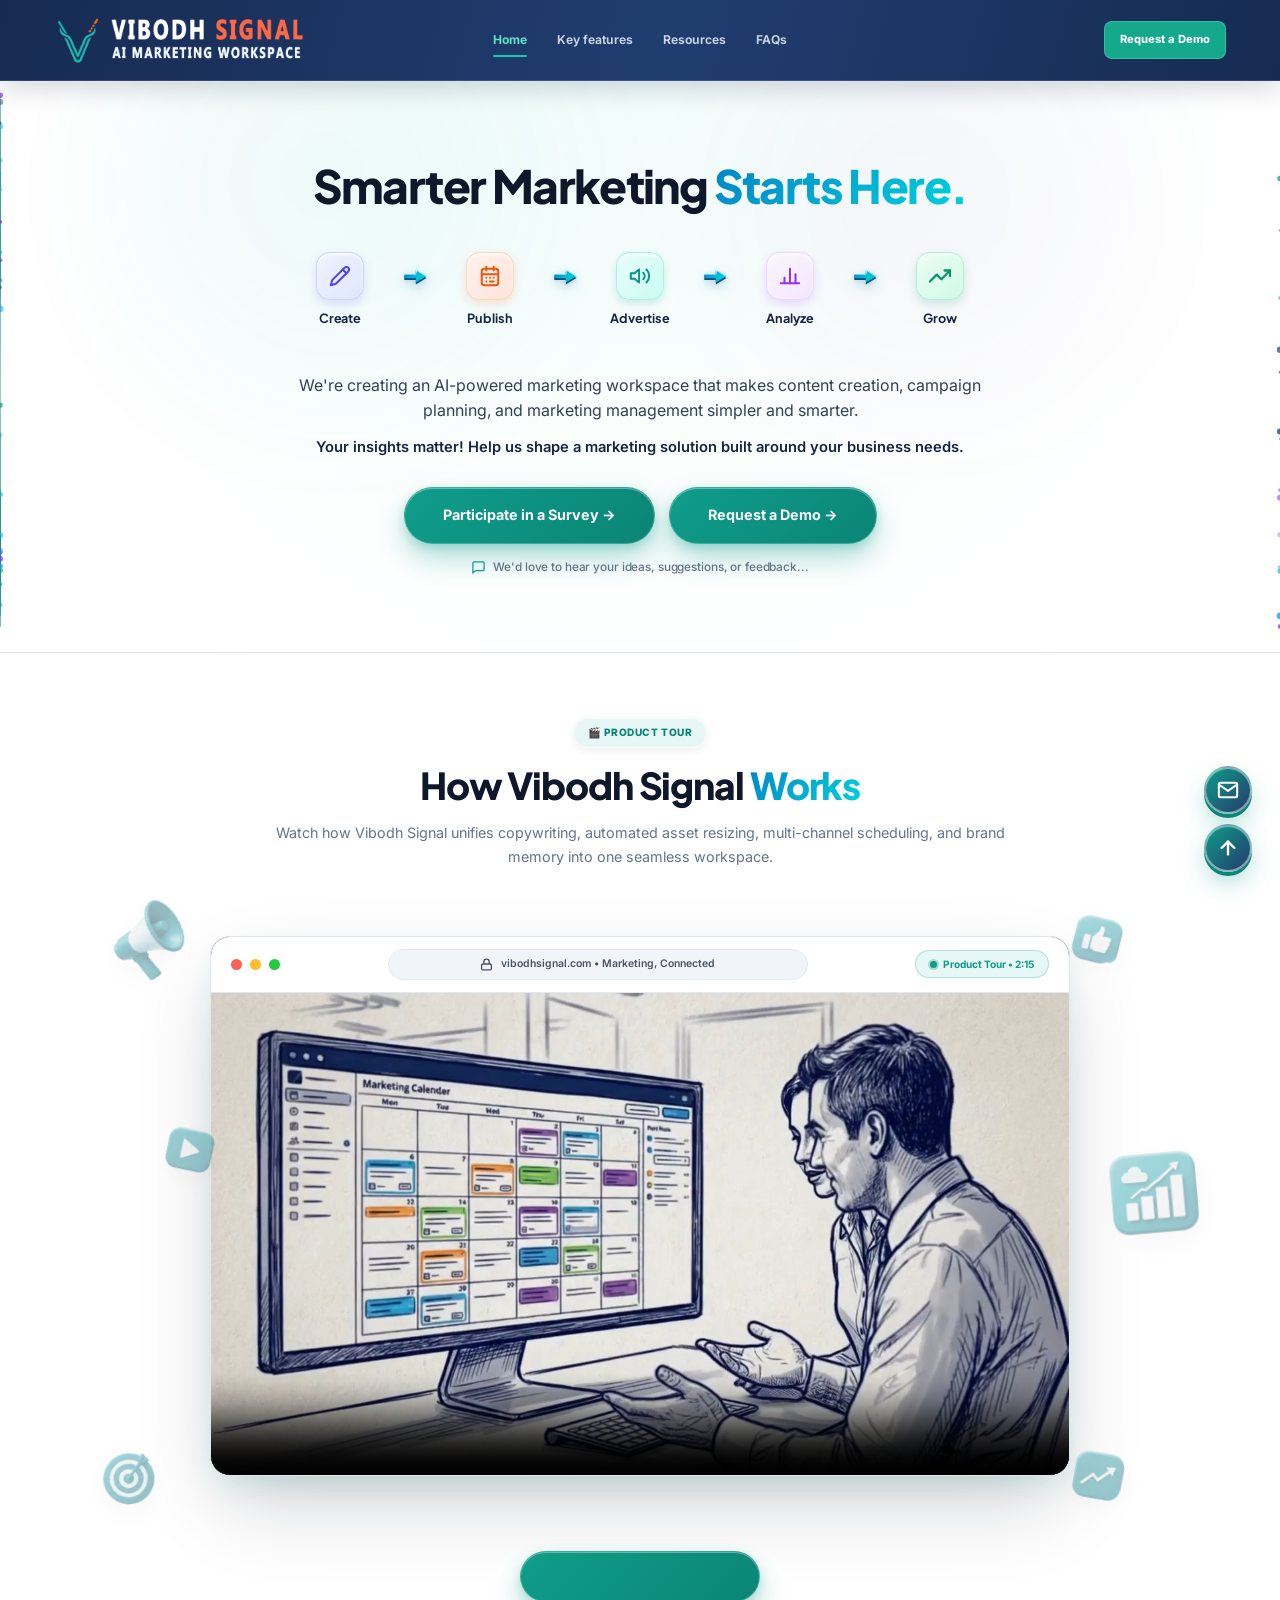
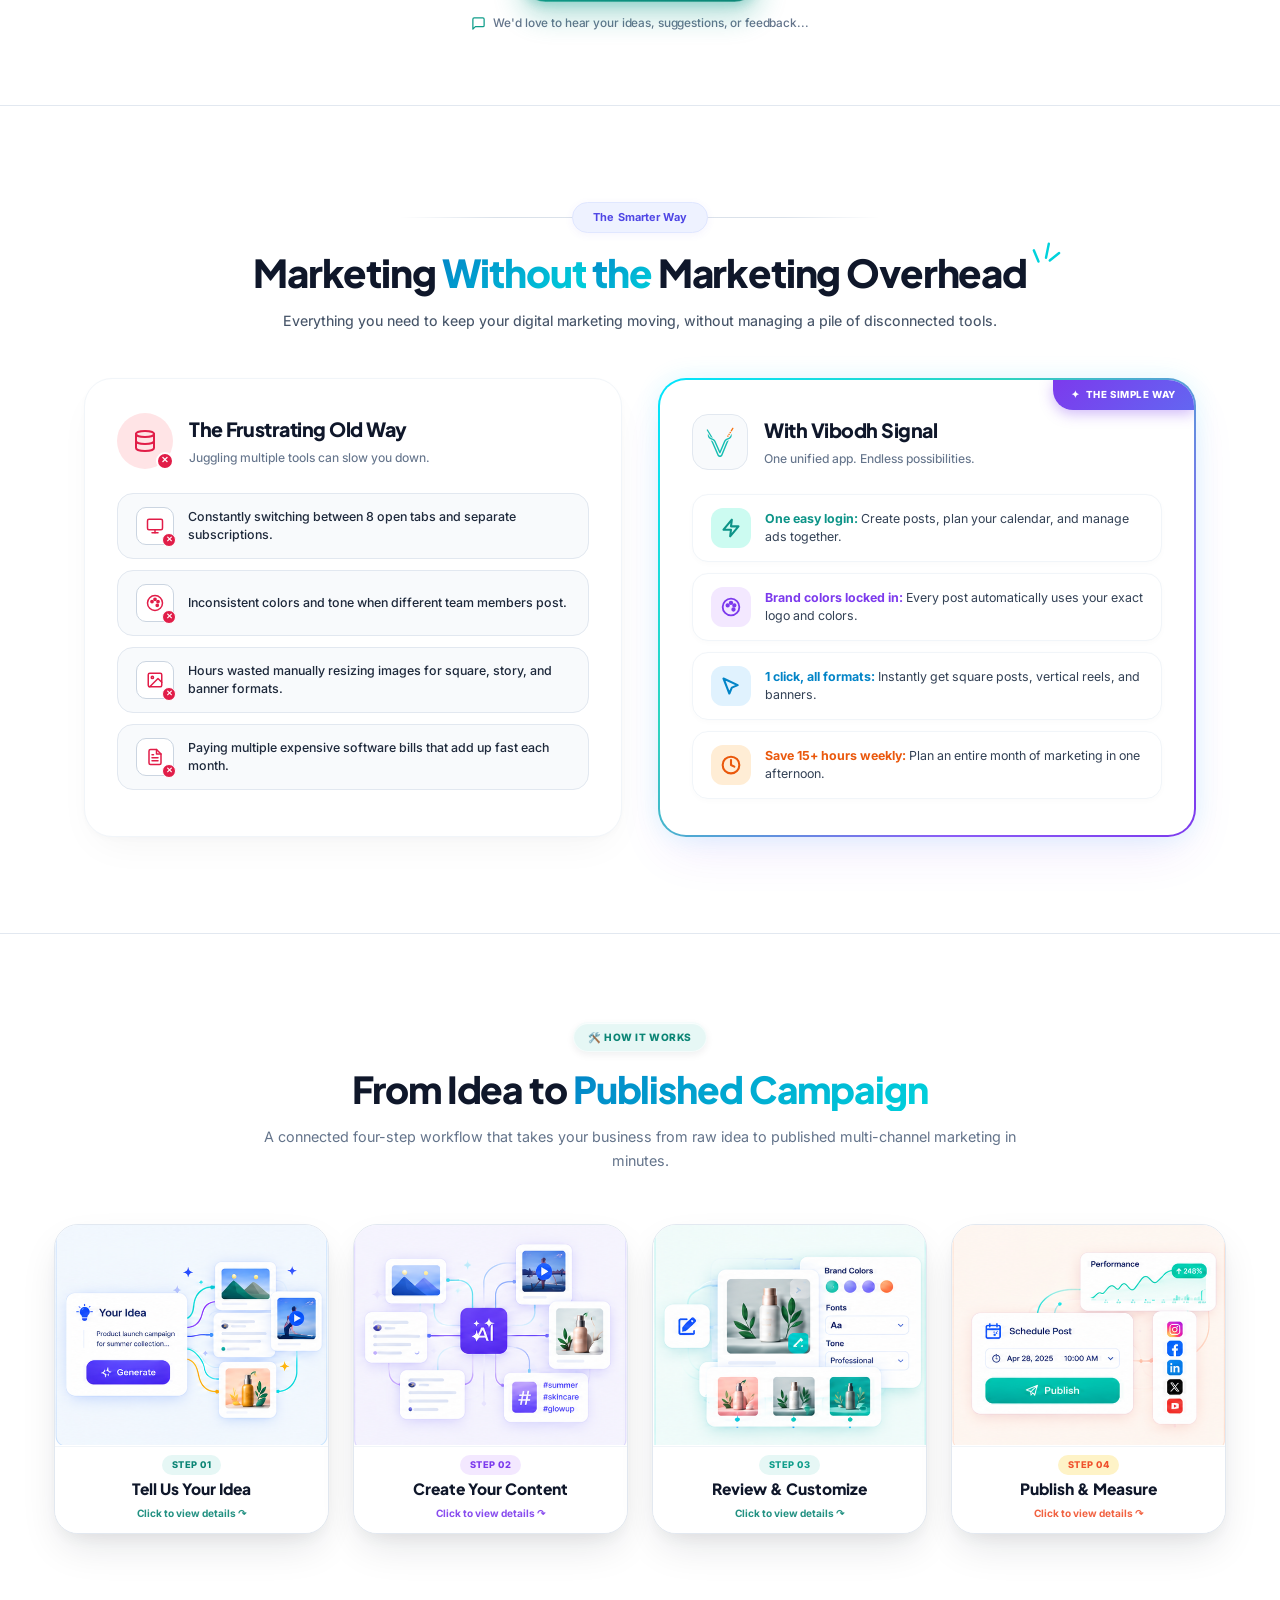
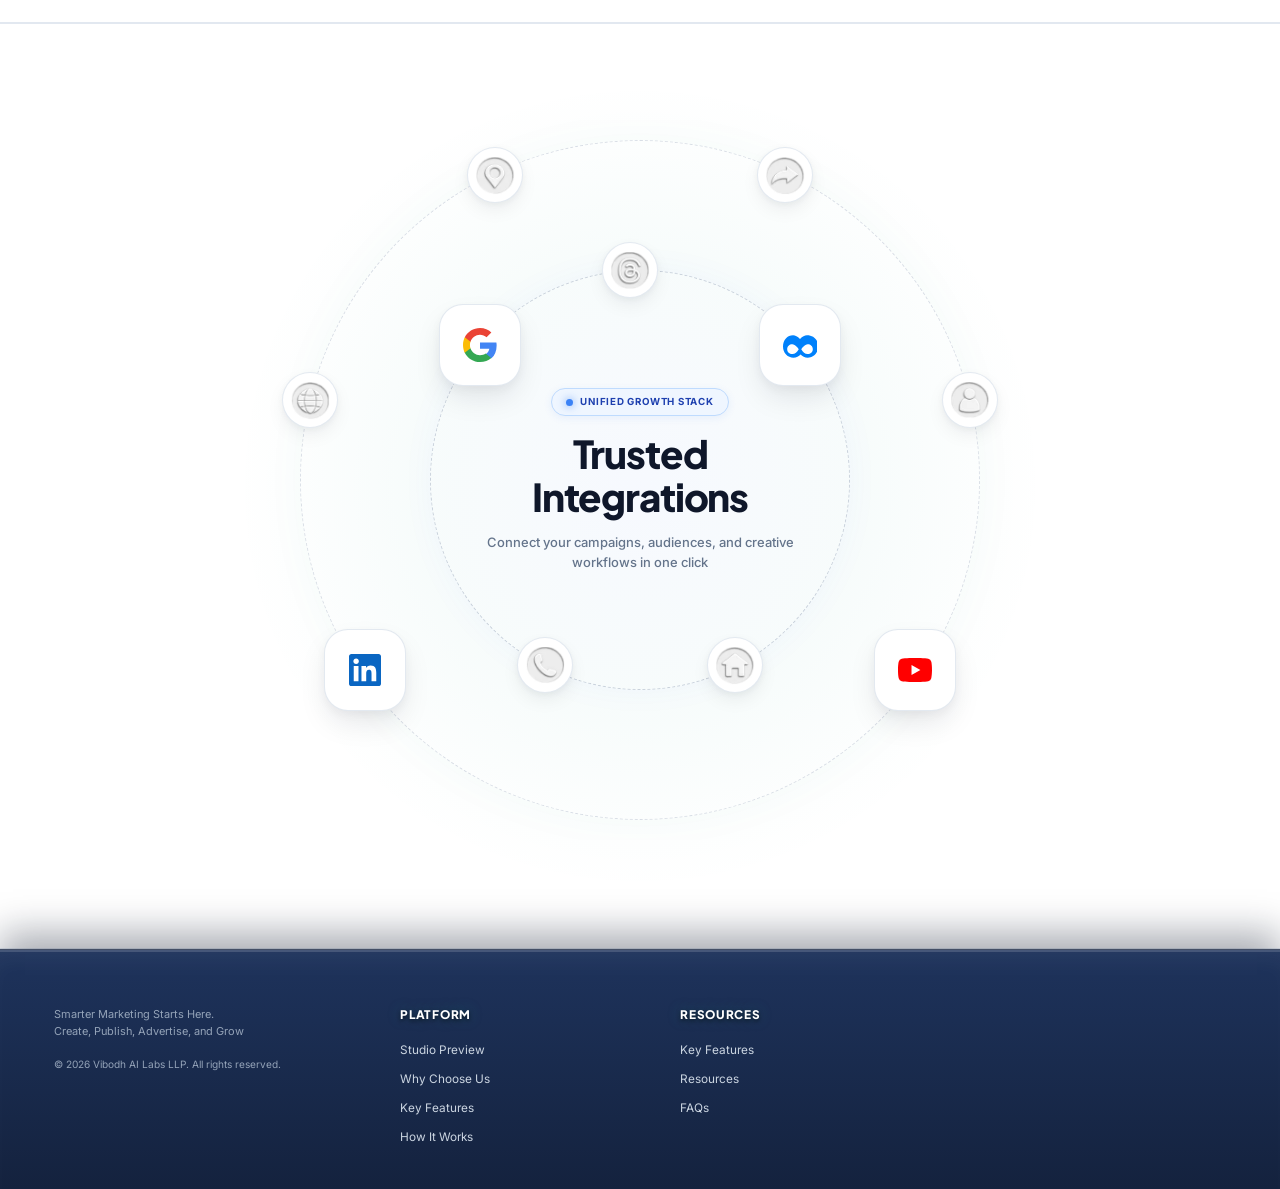
==== commit 50f5f498: "refine: unify Vibodh branding and icon colors" ====
--- a/index.html
+++ b/index.html
@@ -1067,7 +1067,7 @@
       width: 18px;
       height: 18px;
       border-radius: 50%;
-      background: #64748B;
+      background: #E11D48;
       border: 2px solid #FFFFFF;
       color: #FFFFFF;
       display: flex;
@@ -1140,7 +1140,7 @@
       width: 14px;
       height: 14px;
       border-radius: 50%;
-      background: #64748B;
+      background: #E11D48;
       border: 1.5px solid #FFFFFF;
       color: #FFFFFF;
       display: flex;
@@ -7176,7 +7176,7 @@
                 <!-- Row 1 -->
                 <div class="old-way-item">
                   <div class="old-item-icon-box">
-                    <svg width="18" height="18" viewBox="0 0 24 24" fill="none" stroke="#475569" stroke-width="2"
+                    <svg width="18" height="18" viewBox="0 0 24 24" fill="none" stroke="#E11D48" stroke-width="2"
                       stroke-linecap="round" stroke-linejoin="round" aria-hidden="true">
                       <rect x="2" y="3" width="20" height="14" rx="2" ry="2"></rect>
                       <line x1="8" y1="21" x2="16" y2="21"></line>
@@ -7192,13 +7192,13 @@
                 <!-- Row 2 -->
                 <div class="old-way-item">
                   <div class="old-item-icon-box">
-                    <svg width="18" height="18" viewBox="0 0 24 24" fill="none" stroke="#475569" stroke-width="2"
+                    <svg width="18" height="18" viewBox="0 0 24 24" fill="none" stroke="#E11D48" stroke-width="2"
                       stroke-linecap="round" stroke-linejoin="round" aria-hidden="true">
                       <circle cx="12" cy="12" r="10"></circle>
-                      <circle cx="8" cy="10" r="1.5" fill="#475569"></circle>
-                      <circle cx="12" cy="7" r="1.5" fill="#475569"></circle>
-                      <circle cx="16" cy="10" r="1.5" fill="#475569"></circle>
-                      <circle cx="15" cy="15" r="1.5" fill="#475569"></circle>
+                      <circle cx="8" cy="10" r="1.5" fill="#E11D48"></circle>
+                      <circle cx="12" cy="7" r="1.5" fill="#E11D48"></circle>
+                      <circle cx="16" cy="10" r="1.5" fill="#E11D48"></circle>
+                      <circle cx="15" cy="15" r="1.5" fill="#E11D48"></circle>
                     </svg>
                     <div class="old-item-dot-cross">&#10005;</div>
                   </div>
@@ -7210,7 +7210,7 @@
                 <!-- Row 3 -->
                 <div class="old-way-item">
                   <div class="old-item-icon-box">
-                    <svg width="18" height="18" viewBox="0 0 24 24" fill="none" stroke="#475569" stroke-width="2"
+                    <svg width="18" height="18" viewBox="0 0 24 24" fill="none" stroke="#E11D48" stroke-width="2"
                       stroke-linecap="round" stroke-linejoin="round" aria-hidden="true">
                       <rect x="3" y="3" width="18" height="18" rx="2" ry="2"></rect>
                       <circle cx="8.5" cy="8.5" r="1.5"></circle>
@@ -7226,7 +7226,7 @@
                 <!-- Row 4 -->
                 <div class="old-way-item">
                   <div class="old-item-icon-box">
-                    <svg width="18" height="18" viewBox="0 0 24 24" fill="none" stroke="#475569" stroke-width="2"
+                    <svg width="18" height="18" viewBox="0 0 24 24" fill="none" stroke="#E11D48" stroke-width="2"
                       stroke-linecap="round" stroke-linejoin="round" aria-hidden="true">
                       <path d="M14 2H6a2 2 0 0 0-2 2v16a2 2 0 0 0 2 2h12a2 2 0 0 0 2-2V8z"></path>
                       <polyline points="14 2 14 8 20 8"></polyline>
@@ -7262,7 +7262,7 @@
 
               <div class="card-head-row">
                 <div class="signal-logo-bubble">
-                  <img src="assets/vibodh-signal-icon.png" alt="Vibodh Signal"
+                  <img src="assets/vibodh-brand-symbol.png" alt="Vibodh Signal"
                     style="width: 32px; height: 32px; object-fit: contain;">
                 </div>
                 <div class="card-head-meta">
@@ -8545,7 +8545,7 @@
             Create, Publish, Advertise, and Grow
           </p>
           <div style="font-size:0.75rem; color:#94A3B8; margin-top:10px;">
-            &copy; 2026 Vibodh AI Labs LLP, Inc. All rights reserved.
+            &copy; 2026 Vibodh AI Labs LLP. All rights reserved.
           </div>
         </div>
 
